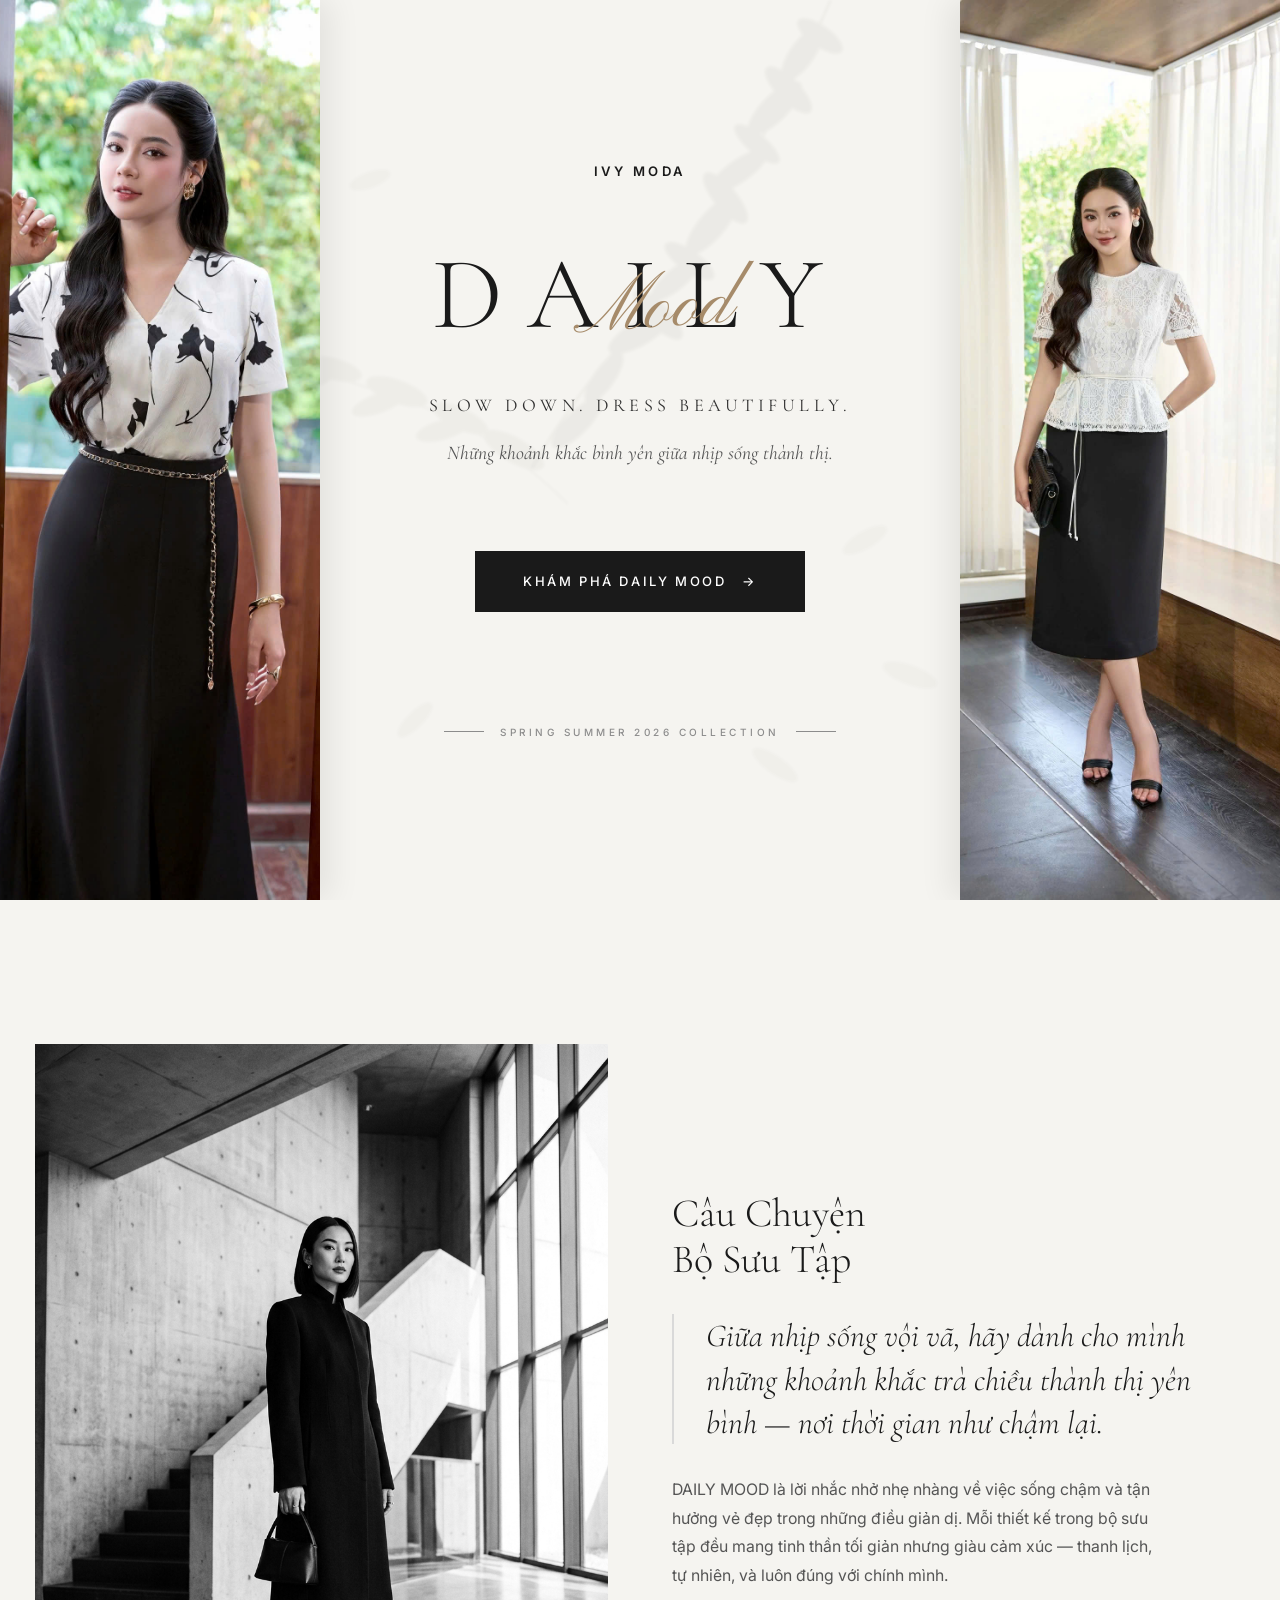
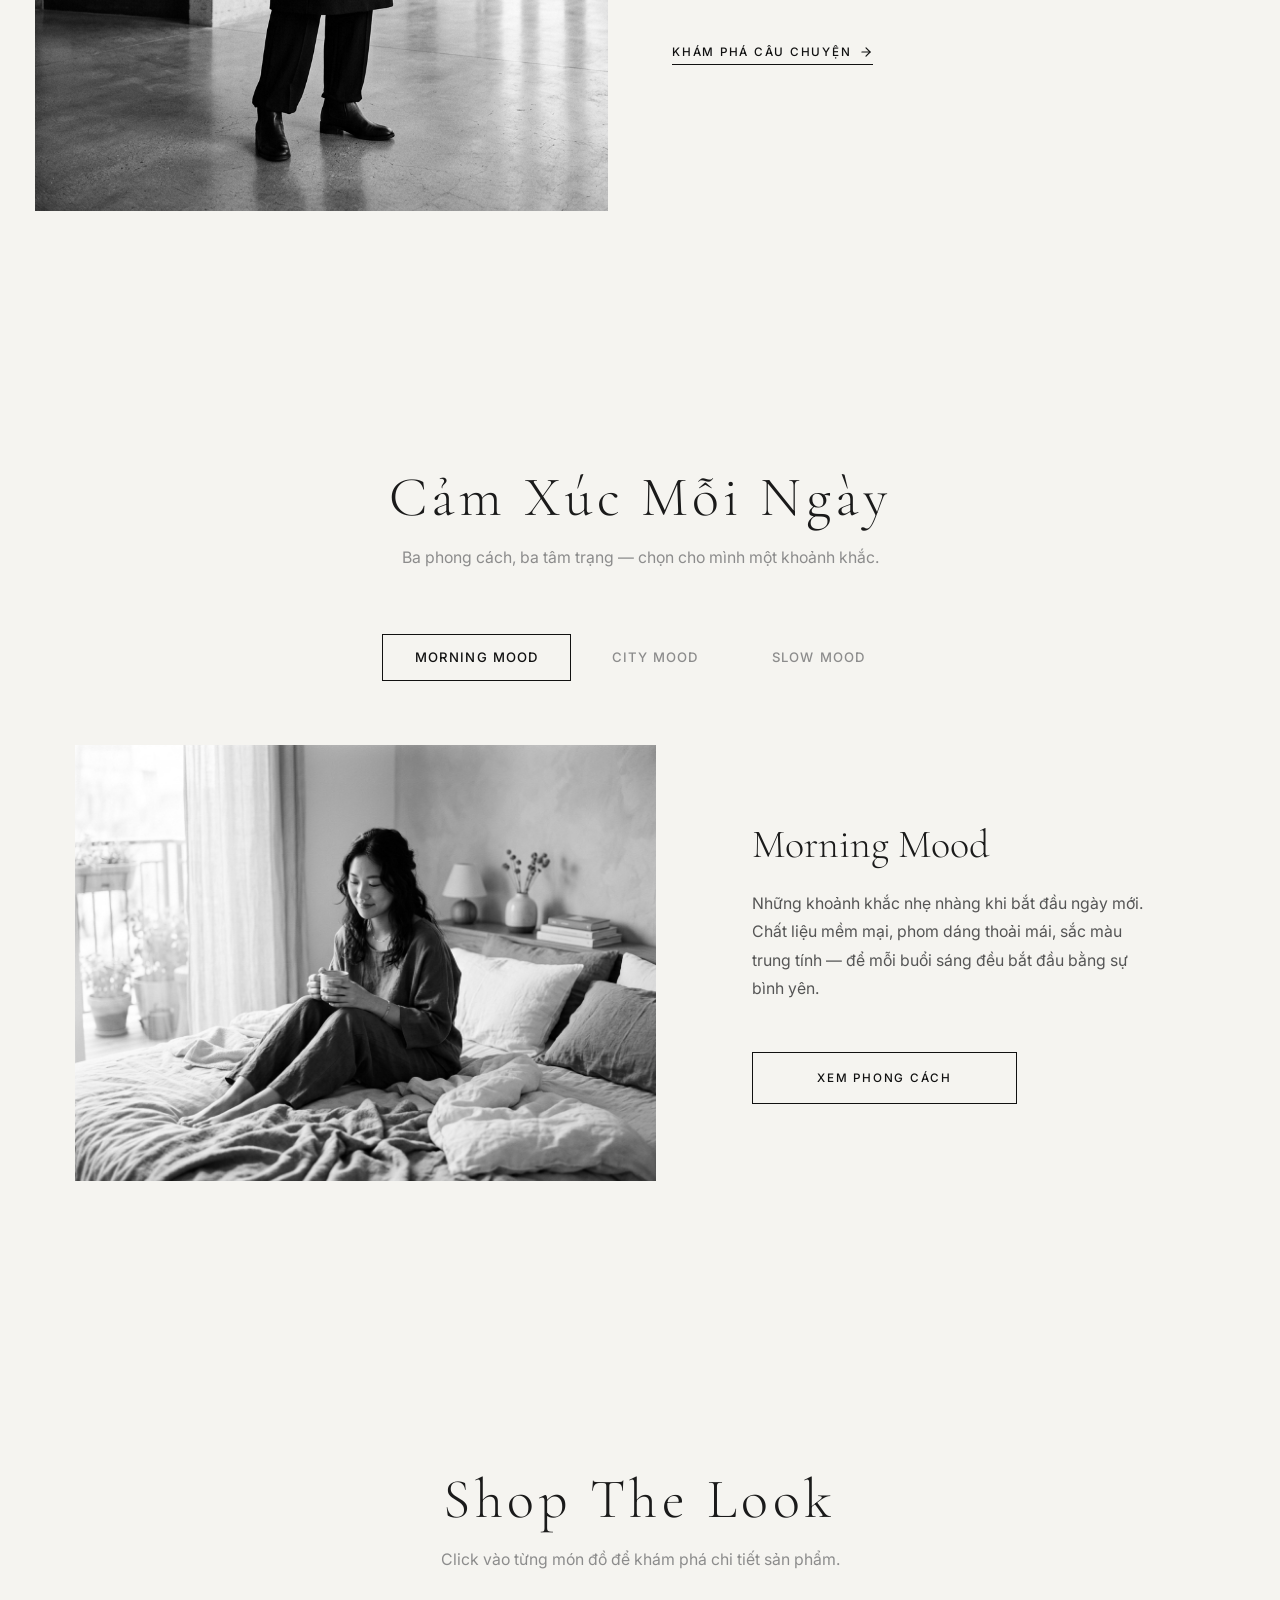
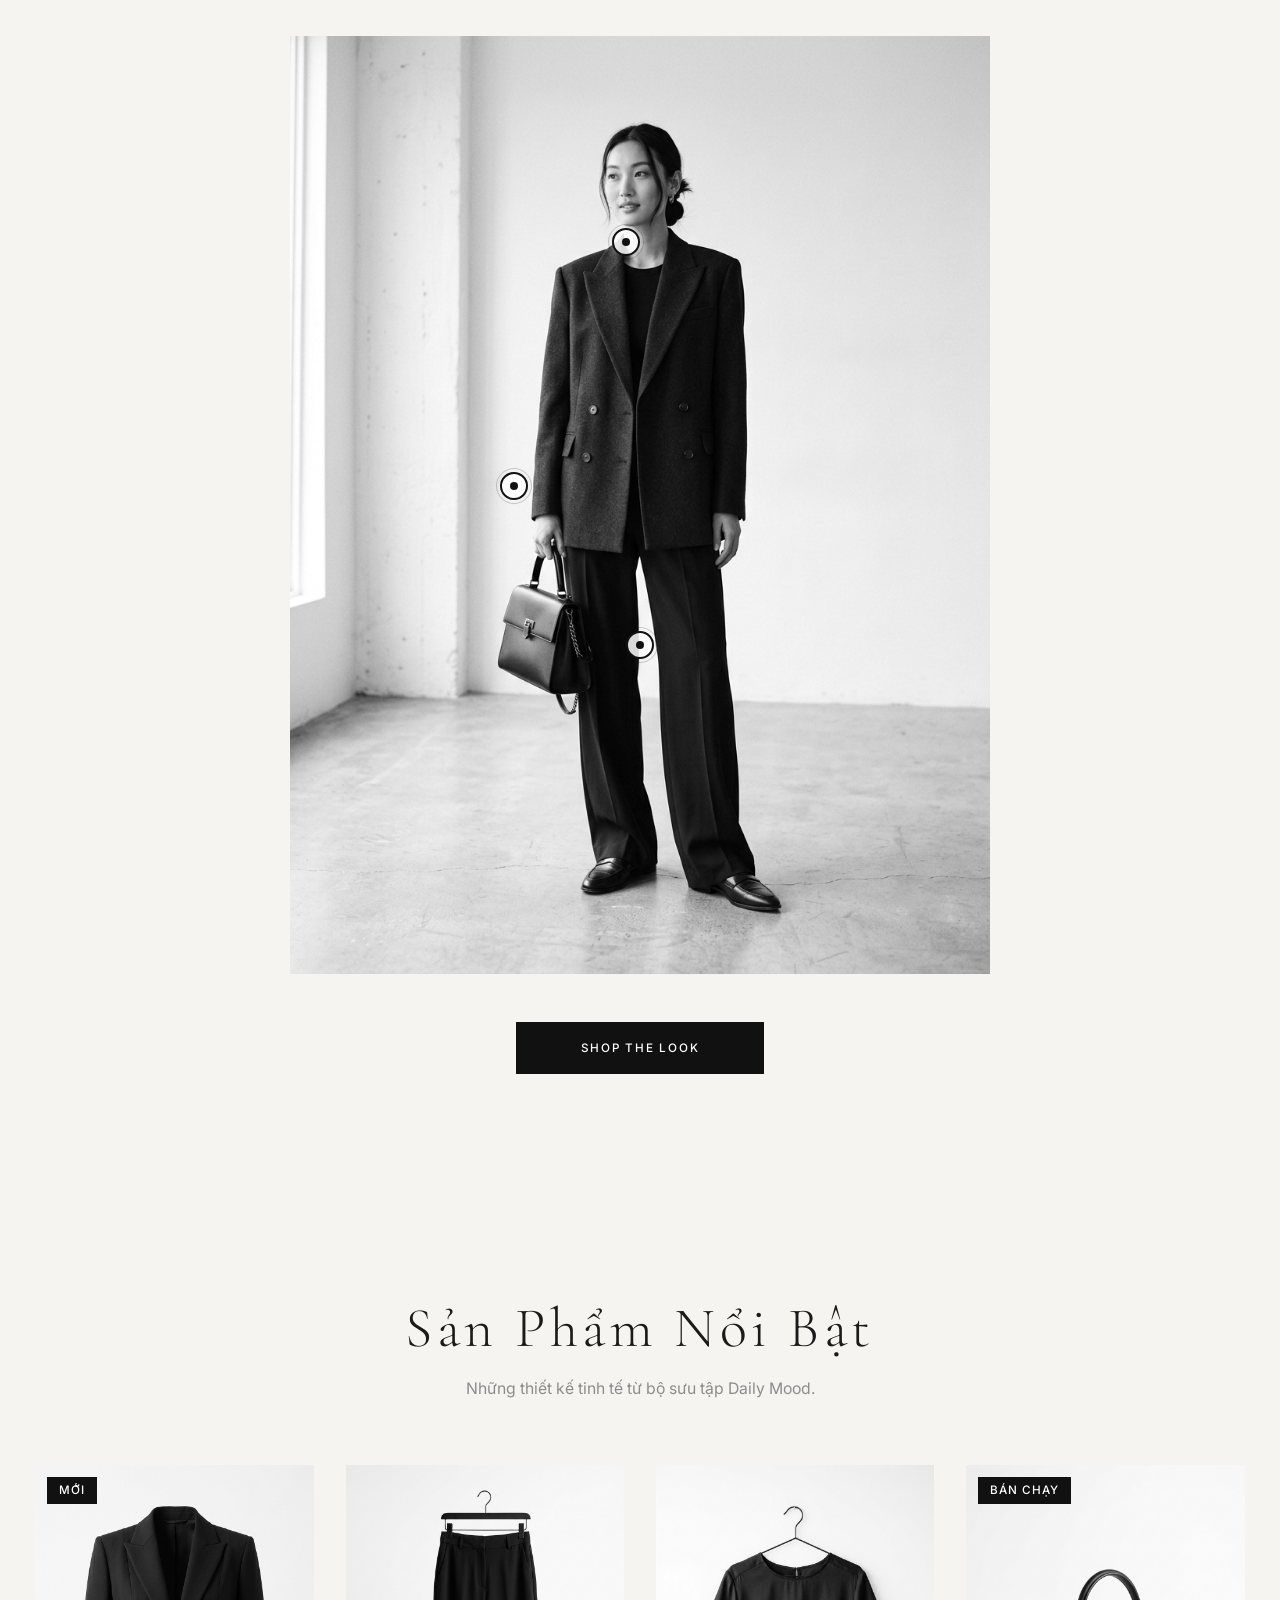
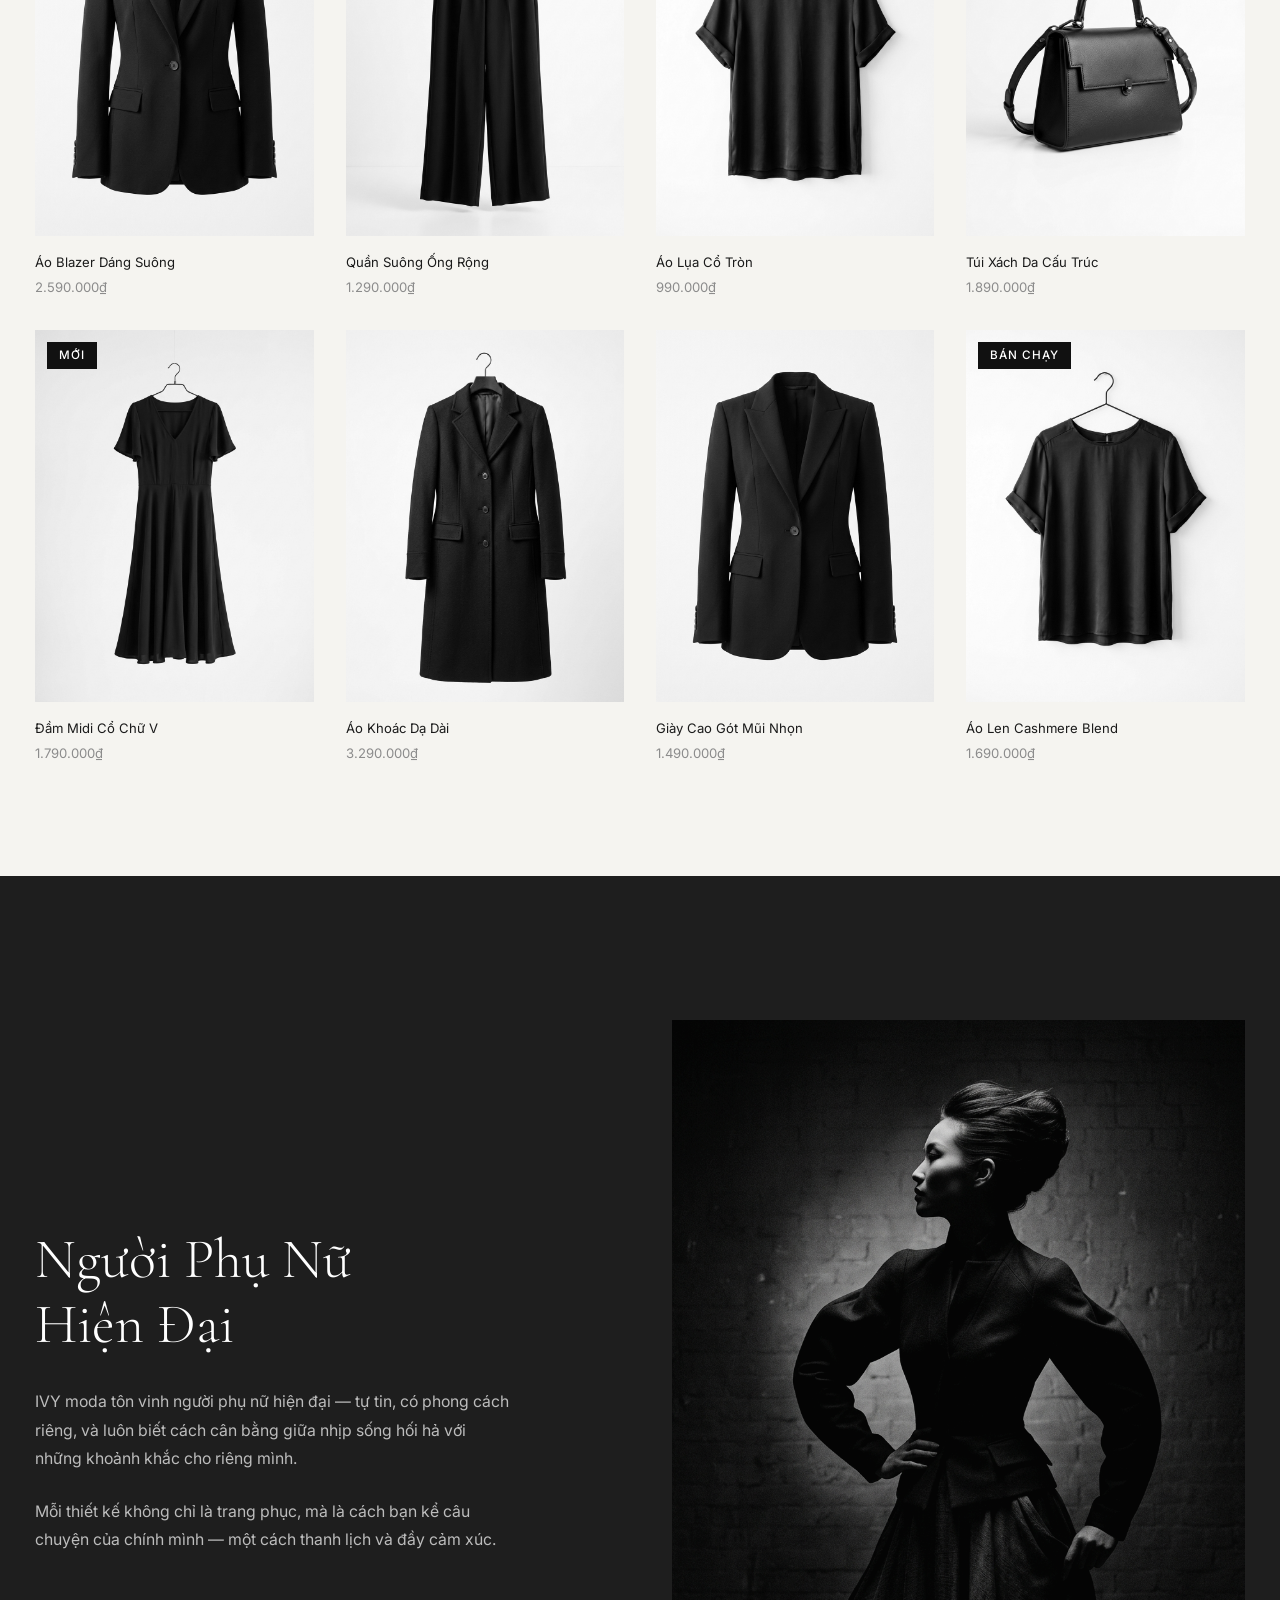
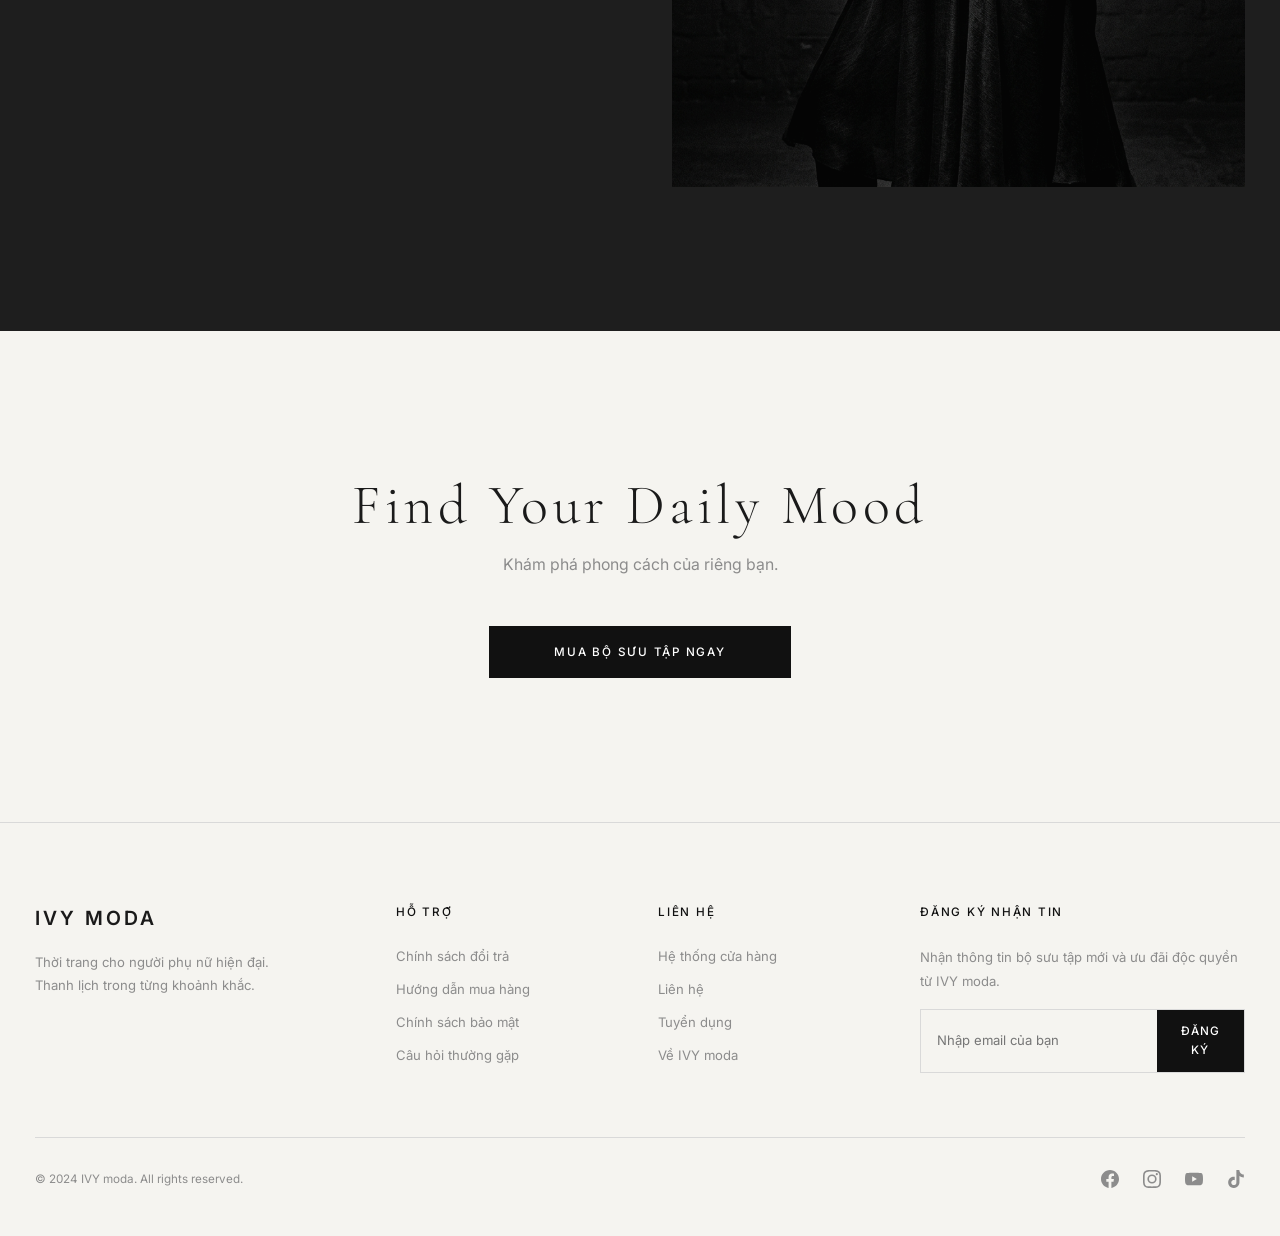
==== index.html @ a9f7a862 "." ====
<!DOCTYPE html>
<html lang="vi">
<head>
  <meta charset="UTF-8">
  <meta name="viewport" content="width=device-width, initial-scale=1.0">
  <title>DAILY MOOD — Bộ Sưu Tập Mới | IVY moda</title>
  <meta name="description" content="Khám phá bộ sưu tập DAILY MOOD từ IVY moda — Những khoảnh khắc bình yên giữa nhịp sống thành thị. Phong cách thanh lịch cho từng cảm xúc mỗi ngày.">
  <meta property="og:title" content="DAILY MOOD — IVY moda">
  <meta property="og:description" content="Slow down. Dress beautifully. Bộ sưu tập mới từ IVY moda.">
  <meta property="og:type" content="website">

  <!-- Fonts -->
  <link rel="preconnect" href="https://fonts.googleapis.com">
  <link rel="preconnect" href="https://fonts.gstatic.com" crossorigin>
  <link href="https://fonts.googleapis.com/css2?family=Cormorant+Garamond:ital,wght@0,300;0,400;0,500;0,600;1,300;1,400&family=Inter:wght@300;400;500;600&family=Pinyon+Script&display=swap" rel="stylesheet">

  <!-- Styles -->
  <link rel="stylesheet" href="css/reset.css">
  <link rel="stylesheet" href="css/tokens.css">
  <link rel="stylesheet" href="css/main.css">
</head>
<body>

  <!-- ════════════════════════════════════════
       (1) HEADER
       ════════════════════════════════════════ -->
  <header class="site-header" id="header">
    <div class="container">
      <div class="header-inner">
        <a href="#" class="logo" aria-label="IVY moda trang chủ">IVY moda</a>

        <nav class="nav-main" aria-label="Menu chính">
          <a href="#">Nữ</a>
          <a href="#">Nam</a>
          <a href="#">Trẻ em</a>
          <a href="#">Bộ sưu tập</a>
          <a href="#">Về chúng tôi</a>
        </nav>

        <div class="header-actions">
          <button aria-label="Tìm kiếm">
            <svg width="20" height="20" viewBox="0 0 24 24" fill="none" stroke="currentColor" stroke-width="1.5" stroke-linecap="round" stroke-linejoin="round">
              <circle cx="11" cy="11" r="8"/>
              <line x1="21" y1="21" x2="16.65" y2="16.65"/>
            </svg>
          </button>
          <button aria-label="Giỏ hàng">
            <svg width="20" height="20" viewBox="0 0 24 24" fill="none" stroke="currentColor" stroke-width="1.5" stroke-linecap="round" stroke-linejoin="round">
              <path d="M6 2L3 6v14a2 2 0 002 2h14a2 2 0 002-2V6l-3-4z"/>
              <line x1="3" y1="6" x2="21" y2="6"/>
              <path d="M16 10a4 4 0 01-8 0"/>
            </svg>
          </button>
          <button class="hamburger" aria-label="Menu" aria-expanded="false">
            <span></span>
            <span></span>
            <span></span>
          </button>
        </div>
      </div>
    </div>
  </header>

  <!-- Mobile Nav -->
  <div class="mobile-nav" id="mobile-nav" aria-hidden="true">
    <a href="#">Nữ</a>
    <a href="#">Nam</a>
    <a href="#">Trẻ em</a>
    <a href="#">Bộ sưu tập</a>
    <a href="#">Về chúng tôi</a>
  </div>

  <main>
    <!-- ════════════════════════════════════════
         (2) HERO SECTION
         ════════════════════════════════════════ -->
    <section class="hero" id="hero">
      <!-- Left Column -->
      <div class="hero-col-model">
        <img src="assets/images/left.jpg" alt="Người mẫu trong trang phục Daily Mood" class="hero-image" loading="eager">
        <div class="hero-shadow-left"></div>
      </div>

      <!-- Center Column -->
      <div class="hero-col-center">
        <div class="leaf-shadow-overlay">
          <svg viewBox="0 0 800 1000" fill="none" xmlns="http://www.w3.org/2000/svg" preserveAspectRatio="xMidYMid slice">
            <g opacity="0.08" fill="#2D2D1B">
              <path d="M620 -20 Q580 80, 520 180 Q460 280, 380 380 Q320 450, 280 520" stroke="#2D2D1B" stroke-width="2.5" fill="none"/>
              <ellipse cx="580" cy="60" rx="35" ry="14" transform="rotate(-55 580 60)"/>
              <ellipse cx="550" cy="120" rx="40" ry="15" transform="rotate(-45 550 120)"/>
              <ellipse cx="510" cy="190" rx="38" ry="13" transform="rotate(-35 510 190)"/>
              <ellipse cx="480" cy="250" rx="42" ry="15" transform="rotate(-50 480 250)"/>
              <ellipse cx="440" cy="310" rx="36" ry="12" transform="rotate(-40 440 310)"/>
              <ellipse cx="400" cy="370" rx="40" ry="14" transform="rotate(-30 400 370)"/>
              <ellipse cx="360" cy="420" rx="34" ry="12" transform="rotate(-55 360 420)"/>
              <ellipse cx="330" cy="470" rx="38" ry="13" transform="rotate(-45 330 470)"/>
              <ellipse cx="600" cy="40" rx="30" ry="12" transform="rotate(35 600 40)"/>
              <ellipse cx="565" cy="100" rx="35" ry="13" transform="rotate(45 565 100)"/>
              <ellipse cx="530" cy="160" rx="32" ry="11" transform="rotate(40 530 160)"/>
              <ellipse cx="495" cy="220" rx="36" ry="13" transform="rotate(50 495 220)"/>
              <ellipse cx="455" cy="290" rx="33" ry="12" transform="rotate(35 455 290)"/>
              <ellipse cx="420" cy="350" rx="37" ry="13" transform="rotate(45 420 350)"/>
            </g>
            <g opacity="0.06" fill="#2D2D1B">
              <path d="M-20 400 Q80 420, 180 460 Q260 500, 320 560" stroke="#2D2D1B" stroke-width="2" fill="none"/>
              <ellipse cx="60" cy="410" rx="32" ry="12" transform="rotate(15 60 410)"/>
              <ellipse cx="130" cy="435" rx="36" ry="13" transform="rotate(20 130 435)"/>
              <ellipse cx="200" cy="465" rx="34" ry="12" transform="rotate(25 200 465)"/>
              <ellipse cx="260" cy="500" rx="38" ry="14" transform="rotate(30 260 500)"/>
              <ellipse cx="40" cy="420" rx="28" ry="10" transform="rotate(-25 40 420)"/>
              <ellipse cx="110" cy="448" rx="32" ry="11" transform="rotate(-20 110 448)"/>
              <ellipse cx="180" cy="478" rx="30" ry="11" transform="rotate(-15 180 478)"/>
            </g>
            <g opacity="0.05" fill="#2D2D1B">
              <ellipse cx="650" cy="600" rx="28" ry="10" transform="rotate(-30 650 600)"/>
              <ellipse cx="700" cy="750" rx="32" ry="11" transform="rotate(20 700 750)"/>
              <ellipse cx="150" cy="800" rx="26" ry="9" transform="rotate(-45 150 800)"/>
              <ellipse cx="550" cy="850" rx="30" ry="10" transform="rotate(35 550 850)"/>
              <ellipse cx="100" cy="200" rx="24" ry="9" transform="rotate(-20 100 200)"/>
            </g>
          </svg>
        </div>

        <div class="hero-content">
          <div class="animate-entry delay-100 hero-brand">
            IVY moda
          </div>
          
          <div class="animate-entry delay-200 title-stack">
            <h1 class="title-daily">DAILY</h1>
            <span class="title-mood" aria-hidden="true">Mood</span>
          </div>

          <div class="animate-entry delay-300 hero-subtitle">
            Slow down. Dress beautifully.
          </div>

          <div class="animate-entry delay-400 hero-desc">
            Những khoảnh khắc bình yên giữa nhịp sống thành thị.
          </div>

          <div class="animate-entry delay-500">
            <a href="#moods" class="hero-cta">
              <span>Khám phá Daily Mood</span>
              <span class="cta-arrow">&rarr;</span>
            </a>
          </div>

          <div class="animate-entry delay-600">
            <span class="hero-season">
              Spring Summer 2026 Collection
            </span>
          </div>
        </div>
      </div>

      <!-- Right Column -->
      <div class="hero-col-model">
        <img src="assets/images/right.jpg" alt="Người mẫu trong trang phục thanh lịch" class="hero-image" loading="eager">
        <div class="hero-shadow-right"></div>
      </div>
    </section>

    <!-- ════════════════════════════════════════
         (3) COLLECTION STORY
         ════════════════════════════════════════ -->
    <section class="story" id="story">
      <div class="container">
        <div class="story-grid">
          <div class="story-image-wrap reveal">
            <img src="assets/images/story.jpg"
                 alt="Lookbook editorial — người mẫu trong không gian kiến trúc tối giản"
                 loading="lazy">
          </div>

          <div class="story-content reveal">
            <h2 class="story-heading">Câu Chuyện<br>Bộ Sưu Tập</h2>

            <blockquote class="story-quote">
              Giữa nhịp sống vội vã, hãy dành cho mình những khoảnh khắc trà chiều
              thành thị yên bình — nơi thời gian như chậm lại.
            </blockquote>

            <p class="story-text">
              DAILY MOOD là lời nhắc nhở nhẹ nhàng về việc sống chậm và tận hưởng
              vẻ đẹp trong những điều giản dị. Mỗi thiết kế trong bộ sưu tập đều
              mang tinh thần tối giản nhưng giàu cảm xúc — thanh lịch, tự nhiên,
              và luôn đúng với chính mình.
            </p>

            <a href="#" class="btn-text">
              Khám phá câu chuyện
              <svg viewBox="0 0 24 24" fill="none" stroke="currentColor" stroke-width="2" stroke-linecap="round" stroke-linejoin="round">
                <line x1="5" y1="12" x2="19" y2="12"/>
                <polyline points="12 5 19 12 12 19"/>
              </svg>
            </a>
          </div>
        </div>
      </div>
    </section>

    <!-- ════════════════════════════════════════
         (4) DAILY MOODS — 3 Tab/Card
         ════════════════════════════════════════ -->
    <section class="moods" id="moods">
      <div class="container container--narrow">
        <div class="section-header reveal">
          <h2 class="section-title">Cảm Xúc Mỗi Ngày</h2>
          <p class="section-subtitle">
            Ba phong cách, ba tâm trạng — chọn cho mình một khoảnh khắc.
          </p>
        </div>

        <div class="mood-tabs reveal" role="tablist" aria-label="Chọn phong cách">
          <button class="mood-tab is-active" data-mood="morning" role="tab" aria-selected="true" tabindex="0">Morning Mood</button>
          <button class="mood-tab" data-mood="city" role="tab" aria-selected="false" tabindex="-1">City Mood</button>
          <button class="mood-tab" data-mood="slow" role="tab" aria-selected="false" tabindex="-1">Slow Mood</button>
        </div>

        <div class="mood-panels">
          <!-- Morning -->
          <div class="mood-panel is-active" data-mood="morning" role="tabpanel">
            <div class="mood-card">
              <div class="mood-image-wrap">
                <img src="assets/images/mood-morning.jpg"
                     alt="Morning Mood — phong cách nhẹ nhàng buổi sáng"
                     loading="lazy">
              </div>
              <div class="mood-info">
                <h3 class="mood-name">Morning Mood</h3>
                <p class="mood-desc">
                  Những khoảnh khắc nhẹ nhàng khi bắt đầu ngày mới.
                  Chất liệu mềm mại, phom dáng thoải mái, sắc màu
                  trung tính — để mỗi buổi sáng đều bắt đầu bằng sự bình yên.
                </p>
                <a href="#products" class="btn-outline">Xem phong cách</a>
              </div>
            </div>
          </div>

          <!-- City -->
          <div class="mood-panel" data-mood="city" role="tabpanel">
            <div class="mood-card">
              <div class="mood-image-wrap">
                <img src="assets/images/mood-city.jpg"
                     alt="City Mood — phong cách hiện đại thành thị"
                     loading="lazy">
              </div>
              <div class="mood-info">
                <h3 class="mood-name">City Mood</h3>
                <p class="mood-desc">
                  Phong cách hiện đại giữa nhịp sống thành thị.
                  Những đường cắt sắc nét, kiểu dáng structured,
                  tự tin bước qua mọi con phố.
                </p>
                <a href="#products" class="btn-outline">Xem phong cách</a>
              </div>
            </div>
          </div>

          <!-- Slow -->
          <div class="mood-panel" data-mood="slow" role="tabpanel">
            <div class="mood-card">
              <div class="mood-image-wrap">
                <img src="assets/images/mood-slow.jpg"
                     alt="Slow Mood — phong cách thư giãn bình yên"
                     loading="lazy">
              </div>
              <div class="mood-info">
                <h3 class="mood-name">Slow Mood</h3>
                <p class="mood-desc">
                  Những khoảnh khắc thư giãn, chậm lại và tận hưởng cuộc sống.
                  Một tách trà, một cuốn sách, và phong cách thanh lịch không cần
                  cố gắng.
                </p>
                <a href="#products" class="btn-outline">Xem phong cách</a>
              </div>
            </div>
          </div>
        </div>
      </div>
    </section>

    <!-- ════════════════════════════════════════
         (5) SHOP THE LOOK
         ════════════════════════════════════════ -->
    <section class="shop-look" id="shop-the-look">
      <div class="container container--narrow">
        <div class="section-header reveal">
          <h2 class="section-title">Shop The Look</h2>
          <p class="section-subtitle">
            Click vào từng món đồ để khám phá chi tiết sản phẩm.
          </p>
        </div>

        <div class="look-container reveal">
          <img src="assets/images/shop-look.jpg"
               alt="Outfit hoàn chỉnh từ bộ sưu tập Daily Mood — blazer, quần suông, túi xách"
               class="look-image"
               loading="lazy">

          <!-- Hotspot: Blazer -->
          <div class="hotspot" style="top: 22%; left: 48%;" tabindex="0" aria-label="Xem sản phẩm Áo Blazer Dáng Suông">
            <div class="hotspot-inner"></div>
            <div class="hotspot-popup">
              <img src="assets/images/product-1.jpg" alt="Áo Blazer Dáng Suông">
              <div class="hotspot-popup-name">Áo Blazer Dáng Suông</div>
              <div class="hotspot-popup-price">2.590.000₫</div>
              <a href="#" class="hotspot-popup-btn">Xem sản phẩm</a>
            </div>
          </div>

          <!-- Hotspot: Bag -->
          <div class="hotspot" style="top: 48%; left: 32%;" tabindex="0" aria-label="Xem sản phẩm Túi Xách Da Cấu Trúc">
            <div class="hotspot-inner"></div>
            <div class="hotspot-popup">
              <img src="assets/images/product-4.jpg" alt="Túi Xách Da Cấu Trúc">
              <div class="hotspot-popup-name">Túi Xách Da Cấu Trúc</div>
              <div class="hotspot-popup-price">1.890.000₫</div>
              <a href="#" class="hotspot-popup-btn">Xem sản phẩm</a>
            </div>
          </div>

          <!-- Hotspot: Trousers -->
          <div class="hotspot" style="top: 65%; left: 50%;" tabindex="0" aria-label="Xem sản phẩm Quần Suông Ống Rộng">
            <div class="hotspot-inner"></div>
            <div class="hotspot-popup">
              <img src="assets/images/product-2.jpg" alt="Quần Suông Ống Rộng">
              <div class="hotspot-popup-name">Quần Suông Ống Rộng</div>
              <div class="hotspot-popup-price">1.290.000₫</div>
              <a href="#" class="hotspot-popup-btn">Xem sản phẩm</a>
            </div>
          </div>
        </div>

        <div class="shop-look-cta reveal">
          <a href="#products" class="btn-primary">Shop The Look</a>
        </div>
      </div>
    </section>

    <!-- ════════════════════════════════════════
         (6) FEATURED PRODUCTS
         ════════════════════════════════════════ -->
    <section class="products" id="products">
      <div class="container">
        <div class="section-header reveal">
          <h2 class="section-title">Sản Phẩm Nổi Bật</h2>
          <p class="section-subtitle">
            Những thiết kế tinh tế từ bộ sưu tập Daily Mood.
          </p>
        </div>

        <div class="products-grid reveal">
          <!-- Product 1 -->
          <div class="product-card">
            <div class="product-image-wrap">
              <img src="assets/images/product-1.jpg" alt="Áo blazer đen dáng suông, phom rộng thanh lịch" loading="lazy">
              <span class="product-badge">Mới</span>
              <div class="product-overlay">
                <a href="#" class="product-overlay-btn">Xem sản phẩm</a>
              </div>
            </div>
            <div class="product-name">Áo Blazer Dáng Suông</div>
            <div class="product-price">2.590.000₫</div>
          </div>

          <!-- Product 2 -->
          <div class="product-card">
            <div class="product-image-wrap">
              <img src="assets/images/product-2.jpg" alt="Quần suông ống rộng đen, chất liệu mềm rũ" loading="lazy">
              <div class="product-overlay">
                <a href="#" class="product-overlay-btn">Xem sản phẩm</a>
              </div>
            </div>
            <div class="product-name">Quần Suông Ống Rộng</div>
            <div class="product-price">1.290.000₫</div>
          </div>

          <!-- Product 3 -->
          <div class="product-card">
            <div class="product-image-wrap">
              <img src="assets/images/product-3.jpg" alt="Áo lụa cổ tròn đen, tay ngắn thanh lịch" loading="lazy">
              <div class="product-overlay">
                <a href="#" class="product-overlay-btn">Xem sản phẩm</a>
              </div>
            </div>
            <div class="product-name">Áo Lụa Cổ Tròn</div>
            <div class="product-price">990.000₫</div>
          </div>

          <!-- Product 4 -->
          <div class="product-card">
            <div class="product-image-wrap">
              <img src="assets/images/product-4.jpg" alt="Túi xách da đen cấu trúc, thiết kế sang trọng" loading="lazy">
              <span class="product-badge">Bán chạy</span>
              <div class="product-overlay">
                <a href="#" class="product-overlay-btn">Xem sản phẩm</a>
              </div>
            </div>
            <div class="product-name">Túi Xách Da Cấu Trúc</div>
            <div class="product-price">1.890.000₫</div>
          </div>

          <!-- Product 5 -->
          <div class="product-card">
            <div class="product-image-wrap">
              <img src="assets/images/product-5.jpg" alt="Đầm midi cổ chữ V, tay bồng nhẹ nhàng" loading="lazy">
              <span class="product-badge">Mới</span>
              <div class="product-overlay">
                <a href="#" class="product-overlay-btn">Xem sản phẩm</a>
              </div>
            </div>
            <div class="product-name">Đầm Midi Cổ Chữ V</div>
            <div class="product-price">1.790.000₫</div>
          </div>

          <!-- Product 6 -->
          <div class="product-card">
            <div class="product-image-wrap">
              <img src="assets/images/product-6.jpg" alt="Áo khoác dạ dài đen, cổ áo ve cổ điển" loading="lazy">
              <div class="product-overlay">
                <a href="#" class="product-overlay-btn">Xem sản phẩm</a>
              </div>
            </div>
            <div class="product-name">Áo Khoác Dạ Dài</div>
            <div class="product-price">3.290.000₫</div>
          </div>

          <!-- Product 7 -->
          <div class="product-card">
            <div class="product-image-wrap">
              <img src="assets/images/product-1.jpg" alt="Giày cao gót mũi nhọn đen, gót thanh 7cm" loading="lazy">
              <div class="product-overlay">
                <a href="#" class="product-overlay-btn">Xem sản phẩm</a>
              </div>
            </div>
            <div class="product-name">Giày Cao Gót Mũi Nhọn</div>
            <div class="product-price">1.490.000₫</div>
          </div>

          <!-- Product 8 -->
          <div class="product-card">
            <div class="product-image-wrap">
              <img src="assets/images/product-3.jpg" alt="Áo len cashmere blend, mềm mại và ấm áp" loading="lazy">
              <span class="product-badge">Bán chạy</span>
              <div class="product-overlay">
                <a href="#" class="product-overlay-btn">Xem sản phẩm</a>
              </div>
            </div>
            <div class="product-name">Áo Len Cashmere Blend</div>
            <div class="product-price">1.690.000₫</div>
          </div>
        </div>
      </div>
    </section>

    <!-- ════════════════════════════════════════
         (7) BRAND MESSAGE
         ════════════════════════════════════════ -->
    <section class="brand-message" id="brand-message">
      <div class="container">
        <div class="brand-grid">
          <div class="brand-content reveal">
            <h2 class="brand-heading">
              Người Phụ Nữ<br>
              Hiện Đại
            </h2>
            <p class="brand-text">
              IVY moda tôn vinh người phụ nữ hiện đại — tự tin, có phong cách riêng,
              và luôn biết cách cân bằng giữa nhịp sống hối hả với những khoảnh khắc
              cho riêng mình.
            </p>
            <p class="brand-text">
              Mỗi thiết kế không chỉ là trang phục, mà là cách bạn kể câu chuyện
              của chính mình — một cách thanh lịch và đầy cảm xúc.
            </p>
          </div>

          <div class="brand-image-wrap reveal">
            <img src="assets/images/brand-message.jpg"
                 alt="Chân dung nghệ thuật — hình ảnh người phụ nữ tự tin, mạnh mẽ"
                 loading="lazy">
          </div>
        </div>
      </div>
    </section>

    <!-- ════════════════════════════════════════
         (8) FINAL CTA
         ════════════════════════════════════════ -->
    <section class="final-cta" id="final-cta">
      <div class="container">
        <div class="reveal">
          <h2 class="final-cta-title">Find Your Daily Mood</h2>
          <p class="final-cta-sub">Khám phá phong cách của riêng bạn.</p>
          <a href="#products" class="btn-primary">Mua bộ sưu tập ngay</a>
        </div>
      </div>
    </section>
  </main>

  <!-- ════════════════════════════════════════
       FOOTER
       ════════════════════════════════════════ -->
  <footer class="site-footer" id="footer">
    <div class="container">
      <div class="footer-grid">
        <!-- Brand -->
        <div>
          <div class="footer-logo">IVY moda</div>
          <p class="footer-tagline">
            Thời trang cho người phụ nữ hiện đại. Thanh lịch trong từng khoảnh khắc.
          </p>
        </div>

        <!-- Links -->
        <div>
          <div class="footer-title">Hỗ trợ</div>
          <div class="footer-links">
            <a href="#">Chính sách đổi trả</a>
            <a href="#">Hướng dẫn mua hàng</a>
            <a href="#">Chính sách bảo mật</a>
            <a href="#">Câu hỏi thường gặp</a>
          </div>
        </div>

        <div>
          <div class="footer-title">Liên hệ</div>
          <div class="footer-links">
            <a href="#">Hệ thống cửa hàng</a>
            <a href="#">Liên hệ</a>
            <a href="#">Tuyển dụng</a>
            <a href="#">Về IVY moda</a>
          </div>
        </div>

        <!-- Newsletter -->
        <div>
          <div class="footer-title">Đăng ký nhận tin</div>
          <p class="newsletter-text">
            Nhận thông tin bộ sưu tập mới và ưu đãi độc quyền từ IVY moda.
          </p>
          <form class="newsletter-form" aria-label="Đăng ký nhận tin">
            <input type="email"
                   class="newsletter-input"
                   placeholder="Nhập email của bạn"
                   aria-label="Địa chỉ email"
                   required>
            <button type="submit" class="newsletter-btn">Đăng ký</button>
          </form>
        </div>
      </div>

      <div class="footer-bottom">
        <div class="footer-copy">&copy; 2024 IVY moda. All rights reserved.</div>
        <div class="social-links">
          <a href="#" aria-label="Facebook">
            <svg viewBox="0 0 24 24" fill="currentColor"><path d="M24 12.073c0-6.627-5.373-12-12-12s-12 5.373-12 12c0 5.99 4.388 10.954 10.125 11.854v-8.385H7.078v-3.47h3.047V9.43c0-3.007 1.792-4.669 4.533-4.669 1.312 0 2.686.235 2.686.235v2.953H15.83c-1.491 0-1.956.925-1.956 1.874v2.25h3.328l-.532 3.47h-2.796v8.385C19.612 23.027 24 18.062 24 12.073z"/></svg>
          </a>
          <a href="#" aria-label="Instagram">
            <svg viewBox="0 0 24 24" fill="currentColor"><path d="M12 2.163c3.204 0 3.584.012 4.85.07 3.252.148 4.771 1.691 4.919 4.919.058 1.265.069 1.645.069 4.849 0 3.205-.012 3.584-.069 4.849-.149 3.225-1.664 4.771-4.919 4.919-1.266.058-1.644.07-4.85.07-3.204 0-3.584-.012-4.849-.07-3.26-.149-4.771-1.699-4.919-4.92-.058-1.265-.07-1.644-.07-4.849 0-3.204.013-3.583.07-4.849.149-3.227 1.664-4.771 4.919-4.919 1.266-.057 1.645-.069 4.849-.069zM12 0C8.741 0 8.333.014 7.053.072 2.695.272.273 2.69.073 7.052.014 8.333 0 8.741 0 12c0 3.259.014 3.668.072 4.948.2 4.358 2.618 6.78 6.98 6.98C8.333 23.986 8.741 24 12 24c3.259 0 3.668-.014 4.948-.072 4.354-.2 6.782-2.618 6.979-6.98.059-1.28.073-1.689.073-4.948 0-3.259-.014-3.667-.072-4.947-.196-4.354-2.617-6.78-6.979-6.98C15.668.014 15.259 0 12 0zm0 5.838a6.162 6.162 0 100 12.324 6.162 6.162 0 000-12.324zM12 16a4 4 0 110-8 4 4 0 010 8zm6.406-11.845a1.44 1.44 0 100 2.881 1.44 1.44 0 000-2.881z"/></svg>
          </a>
          <a href="#" aria-label="YouTube">
            <svg viewBox="0 0 24 24" fill="currentColor"><path d="M23.498 6.186a3.016 3.016 0 00-2.122-2.136C19.505 3.545 12 3.545 12 3.545s-7.505 0-9.377.505A3.017 3.017 0 00.502 6.186C0 8.07 0 12 0 12s0 3.93.502 5.814a3.016 3.016 0 002.122 2.136c1.871.505 9.376.505 9.376.505s7.505 0 9.377-.505a3.015 3.015 0 002.122-2.136C24 15.93 24 12 24 12s0-3.93-.502-5.814zM9.545 15.568V8.432L15.818 12l-6.273 3.568z"/></svg>
          </a>
          <a href="#" aria-label="TikTok">
            <svg viewBox="0 0 24 24" fill="currentColor"><path d="M12.525.02c1.31-.02 2.61-.01 3.91-.02.08 1.53.63 3.09 1.75 4.17 1.12 1.11 2.7 1.62 4.24 1.79v4.03c-1.44-.05-2.89-.35-4.2-.97-.57-.26-1.1-.59-1.62-.93-.01 2.92.01 5.84-.02 8.75-.08 1.4-.54 2.79-1.35 3.94-1.31 1.92-3.58 3.17-5.91 3.21-1.43.08-2.86-.31-4.08-1.03-2.02-1.19-3.44-3.37-3.65-5.71-.02-.5-.03-1-.01-1.49.18-1.9 1.12-3.72 2.58-4.96 1.66-1.44 3.98-2.13 6.15-1.72.02 1.48-.04 2.96-.04 4.44-.99-.32-2.15-.23-3.02.37-.63.41-1.11 1.04-1.36 1.75-.21.51-.15 1.07-.14 1.61.24 1.64 1.82 3.02 3.5 2.87 1.12-.01 2.19-.66 2.77-1.61.19-.33.4-.67.41-1.06.1-1.79.06-3.57.07-5.36.01-4.03-.01-8.05.02-12.07z"/></svg>
          </a>
        </div>
      </div>
    </div>
  </footer>

  <!-- Scripts -->
  <script src="js/header.js"></script>
  <script src="js/scroll-reveal.js"></script>
  <script src="js/daily-moods.js"></script>
  <script src="js/shop-the-look.js"></script>
</body>
</html>
---- css/tokens.css ----
/* ============================================
   DAILY MOOD — Design Tokens
   Monochrome editorial fashion design system
   ============================================ */

:root {
  /* ── Colors ── */
  --color-white:      #FFFFFF;
  --color-ivory:      #F5F4F0;
  --color-warm:       #EFE9E1;
  --color-gray-light: #D9D9D9;
  --color-gray:       #8C8C8C;
  --color-gray-dark:  #555555;
  --color-dark:       #1A1A1A;
  --color-black:      #111111;
  --color-charcoal:   #1E1E1E;
  --color-brown:      #A68B6A;
  --color-brown-light:#C4A882;

  /* ── Typography ── */
  --font-display: 'Cormorant Garamond', 'Georgia', serif;
  --font-body:    'Inter', 'Helvetica Neue', 'Arial', sans-serif;
  --font-script:  'Pinyon Script', cursive;

  /* ── Font Sizes (fluid) ── */
  --text-xs:   clamp(0.6875rem, 0.65rem + 0.1vw, 0.75rem);
  --text-sm:   clamp(0.75rem, 0.7rem + 0.15vw, 0.875rem);
  --text-base: clamp(0.875rem, 0.83rem + 0.2vw, 1rem);
  --text-lg:   clamp(1rem, 0.9rem + 0.4vw, 1.25rem);
  --text-xl:   clamp(1.125rem, 1rem + 0.5vw, 1.5rem);
  --text-2xl:  clamp(1.5rem, 1.2rem + 1vw, 2rem);
  --text-3xl:  clamp(1.75rem, 1.3rem + 1.5vw, 2.75rem);
  --text-4xl:  clamp(2.25rem, 1.5rem + 2.5vw, 4rem);
  --text-hero: clamp(3rem, 2rem + 4vw, 6rem);

  /* ── Font Weights ── */
  --weight-light:    300;
  --weight-regular:  400;
  --weight-medium:   500;
  --weight-semibold: 600;

  /* ── Letter Spacing ── */
  --tracking-tight:    -0.02em;
  --tracking-normal:   0;
  --tracking-wide:     0.08em;
  --tracking-wider:    0.15em;
  --tracking-widest:   0.25em;

  /* ── Line Heights ── */
  --leading-none:    1;
  --leading-tight:   1.15;
  --leading-snug:    1.35;
  --leading-normal:  1.6;
  --leading-relaxed: 1.8;

  /* ── Spacing Scale (8px base) ── */
  --space-1:  0.25rem;
  --space-2:  0.5rem;
  --space-3:  0.75rem;
  --space-4:  1rem;
  --space-5:  1.5rem;
  --space-6:  2rem;
  --space-7:  2.5rem;
  --space-8:  3rem;
  --space-10: 4rem;
  --space-12: 5rem;
  --space-16: 7rem;
  --space-20: 9rem;

  /* ── Layout ── */
  --max-width:     1400px;
  --content-width: 1200px;
  --narrow-width:  800px;
  --gutter:        clamp(1.25rem, 1rem + 1.5vw, 3rem);

  /* ── Transitions ── */
  --ease-out:      cubic-bezier(0.16, 1, 0.3, 1);
  --ease-in-out:   cubic-bezier(0.65, 0, 0.35, 1);
  --duration-fast:  200ms;
  --duration-base:  400ms;
  --duration-slow:  700ms;

  /* ── Shadows ── */
  --shadow-sm:  0 1px 3px rgba(17, 17, 17, 0.06);
  --shadow-md:  0 4px 16px rgba(17, 17, 17, 0.08);
  --shadow-lg:  0 8px 32px rgba(17, 17, 17, 0.1);

  /* ── Z-Index ── */
  --z-header:  100;
  --z-overlay: 200;
  --z-modal:   300;
}
---- css/main.css ----
/* ============================================
   DAILY MOOD — Main Stylesheet
   Editorial fashion landing page
   ============================================ */

/* ── Global ── */
body {
  font-family: var(--font-body);
  font-size: var(--text-base);
  font-weight: var(--weight-regular);
  color: var(--color-dark);
  background-color: var(--color-ivory);
  line-height: var(--leading-normal);
  overflow-x: hidden;
}

.container {
  width: 100%;
  max-width: var(--max-width);
  margin: 0 auto;
  padding-left: var(--gutter);
  padding-right: var(--gutter);
}

.container--narrow {
  max-width: var(--content-width);
}

/* ── Scroll Reveal ── */
.reveal {
  opacity: 0;
  transform: translateY(30px);
  transition: opacity var(--duration-slow) var(--ease-out),
              transform var(--duration-slow) var(--ease-out);
}

.reveal.is-visible {
  opacity: 1;
  transform: translateY(0);
}

/* ======================================
   (1) HEADER
   ====================================== */
.site-header {
  position: fixed;
  top: 0;
  left: 0;
  right: 0;
  z-index: var(--z-header);
  padding: var(--space-5) 0;
  transform: translateY(-100%);
  transition: transform var(--duration-base) var(--ease-out),
              background-color var(--duration-base) var(--ease-out),
              padding var(--duration-base) var(--ease-out),
              box-shadow var(--duration-base) var(--ease-out);
}

.site-header.is-scrolled {
  background-color: rgba(255, 255, 255, 0.97);
  backdrop-filter: blur(8px);
  padding: var(--space-3) 0;
  box-shadow: 0 1px 0 var(--color-gray-light);
  transform: translateY(0);
}

.header-inner {
  display: flex;
  align-items: center;
  justify-content: space-between;
}

.logo {
  font-family: var(--font-body);
  font-size: var(--text-lg);
  font-weight: var(--weight-semibold);
  letter-spacing: var(--tracking-wider);
  text-transform: uppercase;
  color: var(--color-black);
}

.site-header:not(.is-scrolled) .logo {
  color: var(--color-white);
}

.nav-main {
  display: flex;
  gap: var(--space-7);
}

.nav-main a {
  font-size: var(--text-sm);
  font-weight: var(--weight-regular);
  letter-spacing: var(--tracking-wide);
  text-transform: uppercase;
  color: var(--color-black);
  position: relative;
  padding-bottom: 2px;
  transition: color var(--duration-fast) var(--ease-out);
}

.site-header:not(.is-scrolled) .nav-main a {
  color: var(--color-white);
}

.nav-main a::after {
  content: '';
  position: absolute;
  bottom: 0;
  left: 0;
  width: 0;
  height: 1px;
  background-color: currentColor;
  transition: width var(--duration-base) var(--ease-out);
}

.nav-main a:hover::after,
.nav-main a:focus-visible::after {
  width: 100%;
}

.header-actions {
  display: flex;
  align-items: center;
  gap: var(--space-5);
}

.header-actions button,
.header-actions a {
  color: var(--color-black);
  transition: opacity var(--duration-fast);
}

.site-header:not(.is-scrolled) .header-actions button,
.site-header:not(.is-scrolled) .header-actions a {
  color: var(--color-white);
}

.header-actions button:hover,
.header-actions a:hover {
  opacity: 0.6;
}

/* Hamburger */
.hamburger {
  display: none;
  flex-direction: column;
  gap: 5px;
  padding: 4px;
}

.hamburger span {
  display: block;
  width: 22px;
  height: 1.5px;
  background-color: currentColor;
  transition: transform var(--duration-base) var(--ease-out),
              opacity var(--duration-fast);
}

.hamburger.is-active span:nth-child(1) {
  transform: translateY(6.5px) rotate(45deg);
}
.hamburger.is-active span:nth-child(2) {
  opacity: 0;
}
.hamburger.is-active span:nth-child(3) {
  transform: translateY(-6.5px) rotate(-45deg);
}

/* Mobile nav */
.mobile-nav {
  display: none;
  position: fixed;
  top: 0;
  left: 0;
  right: 0;
  bottom: 0;
  background-color: var(--color-white);
  z-index: calc(var(--z-header) - 1);
  flex-direction: column;
  justify-content: center;
  align-items: center;
  gap: var(--space-8);
  opacity: 0;
  pointer-events: none;
  transition: opacity var(--duration-base) var(--ease-out);
}

.mobile-nav.is-open {
  opacity: 1;
  pointer-events: auto;
}

.mobile-nav a {
  font-family: var(--font-display);
  font-size: var(--text-3xl);
  font-weight: var(--weight-light);
  letter-spacing: var(--tracking-wide);
  color: var(--color-black);
}

/* ======================================
   (2) HERO
   ====================================== */
.hero {
  position: relative;
  width: 100%;
  height: 100vh;
  min-height: 600px;
  max-height: 1200px;
  display: flex;
  overflow: hidden;
  background-color: var(--color-ivory);
}

.hero-col-model {
  display: none;
  width: 25%;
  position: relative;
  overflow: hidden;
  flex-shrink: 0;
  z-index: 20;
}

.hero-col-model:first-child {
  box-shadow: 10px 0 30px rgba(0,0,0,0.08);
}

.hero-col-model:last-child {
  box-shadow: -10px 0 30px rgba(0,0,0,0.08);
}

@media (min-width: 1024px) {
  .hero-col-model {
    display: block;
  }
}

.hero-image {
  position: absolute;
  inset: 0;
  width: 100%;
  height: 100%;
  object-fit: cover;
  object-position: center;
  transition: transform 8s var(--ease-out);
}

.hero-col-model:hover .hero-image {
  transform: scale(1.04);
}

.hero-shadow-left {
  display: none;
}
.hero-shadow-right {
  display: none;
}

.hero-col-center {
  position: relative;
  flex: 1;
  background-color: var(--color-ivory);
  display: flex;
  flex-direction: column;
  align-items: center;
  justify-content: center;
  padding: 0 var(--space-6);
}

@media (min-width: 1024px) {
  .hero-col-center {
    width: 50%;
  }
}

.leaf-shadow-overlay {
  position: absolute;
  inset: 0;
  pointer-events: none;
  overflow: hidden;
  z-index: 1;
}

.leaf-shadow-overlay svg {
  position: absolute;
  width: 100%;
  height: 100%;
  opacity: 0.55;
  filter: blur(1.5px);
}

.hero-content {
  position: relative;
  z-index: 10;
  display: flex;
  flex-direction: column;
  align-items: center;
  text-align: center;
  width: 100%;
  max-width: 500px;
}

.hero-brand {
  font-family: var(--font-body);
  font-size: var(--text-sm);
  font-weight: var(--weight-semibold);
  letter-spacing: var(--tracking-widest);
  text-transform: uppercase;
  color: var(--color-dark);
  margin-bottom: var(--space-10);
}

.title-stack {
  position: relative;
  display: inline-block;
  margin-bottom: var(--space-8);
}

.title-daily {
  font-family: var(--font-display);
  font-weight: 300;
  text-transform: uppercase;
  line-height: 0.95;
  color: var(--color-dark);
  font-size: clamp(4rem, 8vw, 7.5rem);
  letter-spacing: var(--tracking-widest);
  user-select: none;
}

.title-mood {
  font-family: var(--font-script);
  color: var(--color-brown);
  position: absolute;
  left: 50%;
  bottom: -5%;
  transform: translateX(-42%) rotate(-4deg);
  white-space: nowrap;
  line-height: 1;
  font-size: clamp(3rem, 6vw, 5rem);
  user-select: none;
}

.hero-subtitle {
  font-family: var(--font-display);
  font-size: 1.125rem;
  font-weight: 400;
  letter-spacing: 0.25em;
  text-transform: uppercase;
  color: rgba(26, 26, 26, 0.9);
  margin-bottom: var(--space-4);
}

.hero-desc {
  font-family: var(--font-display);
  font-size: var(--text-lg);
  font-weight: 400;
  font-style: italic;
  color: var(--color-gray-dark);
  line-height: var(--leading-relaxed);
  max-width: 400px;
  margin-bottom: var(--space-12);
}

.hero-cta {
  display: inline-flex;
  align-items: center;
  gap: var(--space-4);
  background-color: var(--color-dark);
  color: var(--color-white);
  font-family: var(--font-body);
  font-size: 0.8125rem;
  font-weight: var(--weight-medium);
  letter-spacing: 0.2em;
  text-transform: uppercase;
  padding: 1.25rem 3rem;
  text-decoration: none;
  transition: background-color var(--duration-base) var(--ease-out);
  margin-bottom: var(--space-16);
}

.hero-cta:hover {
  background-color: var(--color-gray-dark);
}

.cta-arrow {
  display: inline-block;
  transition: transform var(--duration-base) var(--ease-out);
}

.hero-cta:hover .cta-arrow {
  transform: translateX(6px);
}

.hero-season {
  display: flex;
  align-items: center;
  font-family: var(--font-body);
  font-size: 0.625rem;
  font-weight: var(--weight-medium);
  letter-spacing: 0.35em;
  text-transform: uppercase;
  color: var(--color-gray);
}

.hero-season::before,
.hero-season::after {
  content: '';
  display: inline-block;
  width: 40px;
  height: 1px;
  background-color: var(--color-gray);
  vertical-align: middle;
}
.hero-season::before { margin-right: 16px; }
.hero-season::after  { margin-left: 16px; }

/* Entry Animation */
@keyframes fadeSlideUp {
  from { opacity: 0; transform: translateY(24px); }
  to { opacity: 1; transform: translateY(0); }
}

.animate-entry {
  opacity: 0;
  animation: fadeSlideUp 0.9s var(--ease-out) forwards;
}

.delay-100 { animation-delay: 0.1s; }
.delay-200 { animation-delay: 0.2s; }
.delay-300 { animation-delay: 0.35s; }
.delay-400 { animation-delay: 0.5s; }
.delay-500 { animation-delay: 0.65s; }
.delay-600 { animation-delay: 0.8s; }

@media (prefers-reduced-motion: reduce) {
  .animate-entry { opacity: 1; animation: none; }
  .hero-image { transition: none; }
}

@keyframes scrollBounce {
  0%, 100% { transform: translateX(-50%) translateY(0); }
  50% { transform: translateX(-50%) translateY(8px); }
}

/* ======================================
   (3) COLLECTION STORY
   ====================================== */
.story {
  padding: var(--space-20) 0;
}

.story-grid {
  display: grid;
  grid-template-columns: 1fr 1fr;
  gap: var(--space-10);
  align-items: center;
}

.story-image-wrap {
  position: relative;
  overflow: hidden;
}

.story-image-wrap img {
  width: 100%;
  height: auto;
  filter: grayscale(100%);
  transition: transform var(--duration-slow) var(--ease-out);
}

.story-image-wrap:hover img {
  transform: scale(1.03);
}

.story-content {
  padding: var(--space-6) 0;
}

.story-label {
  font-size: var(--text-xs);
  font-weight: var(--weight-medium);
  letter-spacing: var(--tracking-widest);
  text-transform: uppercase;
  color: var(--color-gray);
  margin-bottom: var(--space-6);
}

.story-heading {
  font-family: var(--font-display);
  font-size: var(--text-3xl);
  font-weight: var(--weight-light);
  line-height: var(--leading-tight);
  margin-bottom: var(--space-6);
}

.story-quote {
  font-family: var(--font-display);
  font-size: var(--text-2xl);
  font-weight: var(--weight-light);
  font-style: italic;
  line-height: var(--leading-snug);
  color: var(--color-dark);
  margin-bottom: var(--space-6);
  padding-left: var(--space-6);
  border-left: 2px solid var(--color-gray-light);
}

.story-text {
  font-size: var(--text-base);
  color: var(--color-gray-dark);
  line-height: var(--leading-relaxed);
  margin-bottom: var(--space-8);
  max-width: 48ch;
}

.btn-text {
  display: inline-flex;
  align-items: center;
  gap: var(--space-2);
  font-size: var(--text-xs);
  font-weight: var(--weight-medium);
  letter-spacing: var(--tracking-wider);
  text-transform: uppercase;
  color: var(--color-black);
  padding-bottom: 2px;
  border-bottom: 1px solid var(--color-black);
  transition: gap var(--duration-base) var(--ease-out);
}

.btn-text:hover {
  gap: var(--space-4);
}

.btn-text svg {
  width: 14px;
  height: 14px;
  transition: transform var(--duration-base) var(--ease-out);
}

.btn-text:hover svg {
  transform: translateX(4px);
}

/* ======================================
   (4) DAILY MOODS
   ====================================== */
.moods {
  padding: var(--space-16) 0;
  background-color: var(--color-ivory);
}

.moods .section-header {
  text-align: center;
  margin-bottom: var(--space-10);
}

.section-title {
  font-family: var(--font-display);
  font-size: var(--text-4xl);
  font-weight: var(--weight-light);
  letter-spacing: var(--tracking-wide);
  margin-bottom: var(--space-4);
}

.section-subtitle {
  font-size: var(--text-base);
  color: var(--color-gray);
  max-width: 50ch;
  margin: 0 auto;
}

/* Tabs */
.mood-tabs {
  display: flex;
  justify-content: center;
  gap: var(--space-2);
  margin-bottom: var(--space-10);
}

.mood-tab {
  font-size: var(--text-sm);
  font-weight: var(--weight-medium);
  letter-spacing: var(--tracking-wide);
  text-transform: uppercase;
  color: var(--color-gray);
  padding: var(--space-3) var(--space-6);
  border: 1px solid transparent;
  transition: all var(--duration-base) var(--ease-out);
}

.mood-tab:hover {
  color: var(--color-black);
}

.mood-tab.is-active {
  color: var(--color-black);
  border-color: var(--color-black);
}

/* Mood panels */
.mood-panels {
  position: relative;
  min-height: 500px;
}

.mood-panel {
  position: absolute;
  top: 0;
  left: 0;
  right: 0;
  opacity: 0;
  pointer-events: none;
  transition: opacity var(--duration-slow) var(--ease-out);
}

.mood-panel.is-active {
  position: relative;
  opacity: 1;
  pointer-events: auto;
}

.mood-card {
  display: grid;
  grid-template-columns: 1.2fr 1fr;
  gap: var(--space-10);
  align-items: center;
}

.mood-image-wrap {
  position: relative;
  overflow: hidden;
  aspect-ratio: 4/3;
}

.mood-image-wrap img {
  width: 100%;
  height: 100%;
  object-fit: cover;
  filter: grayscale(100%);
  transition: transform var(--duration-slow) var(--ease-out);
}

.mood-image-wrap:hover img {
  transform: scale(1.04);
}

.mood-info {
  padding: var(--space-6);
}

.mood-name {
  font-family: var(--font-display);
  font-size: var(--text-3xl);
  font-weight: var(--weight-light);
  margin-bottom: var(--space-5);
}

.mood-desc {
  font-size: var(--text-base);
  color: var(--color-gray-dark);
  line-height: var(--leading-relaxed);
  margin-bottom: var(--space-8);
  max-width: 40ch;
}

/* ======================================
   (5) SHOP THE LOOK
   ====================================== */
.shop-look {
  padding: var(--space-16) 0;
}

.shop-look .section-header {
  text-align: center;
  margin-bottom: var(--space-10);
}

.look-container {
  position: relative;
  max-width: 700px;
  margin: 0 auto var(--space-8);
}

.look-image {
  width: 100%;
  filter: grayscale(100%);
}

/* Hotspots */
.hotspot {
  position: absolute;
  width: 28px;
  height: 28px;
  border-radius: 50%;
  background-color: rgba(255, 255, 255, 0.85);
  border: 2px solid var(--color-black);
  cursor: pointer;
  transform: translate(-50%, -50%);
  transition: transform var(--duration-fast) var(--ease-out),
              box-shadow var(--duration-fast) var(--ease-out);
  z-index: 10;
}

.hotspot::before {
  content: '';
  position: absolute;
  inset: -6px;
  border-radius: 50%;
  border: 1px solid rgba(17, 17, 17, 0.2);
  animation: hotspotPulse 2s var(--ease-in-out) infinite;
}

.hotspot:hover {
  transform: translate(-50%, -50%) scale(1.15);
  box-shadow: 0 0 0 4px rgba(17, 17, 17, 0.1);
}

.hotspot-inner {
  width: 8px;
  height: 8px;
  background-color: var(--color-black);
  border-radius: 50%;
  position: absolute;
  top: 50%;
  left: 50%;
  transform: translate(-50%, -50%);
}

@keyframes hotspotPulse {
  0%, 100% { transform: scale(1); opacity: 1; }
  50% { transform: scale(1.6); opacity: 0; }
}

/* Hotspot popup */
.hotspot-popup {
  position: absolute;
  bottom: calc(100% + 16px);
  left: 50%;
  transform: translateX(-50%) translateY(8px);
  background-color: var(--color-white);
  border: 1px solid var(--color-gray-light);
  box-shadow: var(--shadow-lg);
  padding: var(--space-4);
  width: 240px;
  opacity: 0;
  pointer-events: none;
  transition: opacity var(--duration-base) var(--ease-out),
              transform var(--duration-base) var(--ease-out);
  z-index: 20;
}

.hotspot.is-active .hotspot-popup {
  opacity: 1;
  pointer-events: auto;
  transform: translateX(-50%) translateY(0);
}

.hotspot-popup img {
  width: 100%;
  height: 120px;
  object-fit: cover;
  margin-bottom: var(--space-3);
  filter: grayscale(100%);
}

.hotspot-popup-name {
  font-size: var(--text-sm);
  font-weight: var(--weight-medium);
  margin-bottom: var(--space-1);
}

.hotspot-popup-price {
  font-size: var(--text-sm);
  color: var(--color-gray);
  margin-bottom: var(--space-3);
}

.hotspot-popup-btn {
  display: block;
  width: 100%;
  text-align: center;
  font-size: var(--text-xs);
  font-weight: var(--weight-medium);
  letter-spacing: var(--tracking-wide);
  text-transform: uppercase;
  padding: var(--space-2) var(--space-4);
  border: 1px solid var(--color-black);
  color: var(--color-black);
  transition: all var(--duration-fast) var(--ease-out);
}

.hotspot-popup-btn:hover {
  background-color: var(--color-black);
  color: var(--color-white);
}

.shop-look-cta {
  text-align: center;
}

/* ======================================
   (6) FEATURED PRODUCTS
   ====================================== */
.products {
  padding: var(--space-16) 0;
  background-color: var(--color-ivory);
}

.products .section-header {
  text-align: center;
  margin-bottom: var(--space-10);
}

.products-grid {
  display: grid;
  grid-template-columns: repeat(4, 1fr);
  gap: var(--space-6);
}

.product-card {
  position: relative;
  overflow: hidden;
}

.product-image-wrap {
  position: relative;
  overflow: hidden;
  aspect-ratio: 3/4;
  background-color: var(--color-ivory);
  margin-bottom: var(--space-4);
}

.product-image-wrap img {
  width: 100%;
  height: 100%;
  object-fit: cover;
  filter: grayscale(100%);
  transition: transform var(--duration-slow) var(--ease-out);
}

.product-card:hover .product-image-wrap img {
  transform: scale(1.05);
}

.product-overlay {
  position: absolute;
  inset: 0;
  background-color: rgba(17, 17, 17, 0);
  display: flex;
  align-items: flex-end;
  justify-content: center;
  padding-bottom: var(--space-6);
  transition: background-color var(--duration-base) var(--ease-out);
}

.product-card:hover .product-overlay {
  background-color: rgba(17, 17, 17, 0.3);
}

.product-overlay-btn {
  font-size: var(--text-xs);
  font-weight: var(--weight-medium);
  letter-spacing: var(--tracking-wider);
  text-transform: uppercase;
  color: var(--color-white);
  background-color: var(--color-black);
  padding: var(--space-3) var(--space-6);
  opacity: 0;
  transform: translateY(10px);
  transition: opacity var(--duration-base) var(--ease-out),
              transform var(--duration-base) var(--ease-out);
}

.product-card:hover .product-overlay-btn {
  opacity: 1;
  transform: translateY(0);
}

.product-overlay-btn:hover {
  background-color: var(--color-white);
  color: var(--color-black);
}

.product-badge {
  position: absolute;
  top: var(--space-3);
  left: var(--space-3);
  font-size: var(--text-xs);
  font-weight: var(--weight-medium);
  letter-spacing: var(--tracking-wide);
  text-transform: uppercase;
  background-color: var(--color-black);
  color: var(--color-white);
  padding: var(--space-1) var(--space-3);
  z-index: 2;
}

.product-name {
  font-size: var(--text-sm);
  font-weight: var(--weight-regular);
  margin-bottom: var(--space-1);
}

.product-price {
  font-size: var(--text-sm);
  color: var(--color-gray);
}

/* ======================================
   (7) BRAND MESSAGE
   ====================================== */
.brand-message {
  background-color: var(--color-charcoal);
  color: var(--color-white);
  padding: var(--space-20) 0;
  overflow: hidden;
}

.brand-grid {
  display: grid;
  grid-template-columns: 1fr 1fr;
  gap: var(--space-10);
  align-items: center;
}

.brand-content {
  padding: var(--space-6) 0;
}

.brand-heading {
  font-family: var(--font-display);
  font-size: var(--text-4xl);
  font-weight: var(--weight-light);
  line-height: var(--leading-tight);
  margin-bottom: var(--space-6);
}

.brand-text {
  font-size: var(--text-base);
  color: rgba(255, 255, 255, 0.7);
  line-height: var(--leading-relaxed);
  max-width: 48ch;
  margin-bottom: var(--space-5);
}

.brand-image-wrap {
  position: relative;
  overflow: hidden;
}

.brand-image-wrap img {
  width: 100%;
  height: auto;
  opacity: 0.85;
}

/* ======================================
   (8) FINAL CTA
   ====================================== */
.final-cta {
  padding: var(--space-20) 0;
  text-align: center;
}

.final-cta-title {
  font-family: var(--font-display);
  font-size: var(--text-4xl);
  font-weight: var(--weight-light);
  letter-spacing: var(--tracking-wide);
  margin-bottom: var(--space-4);
}

.final-cta-sub {
  font-size: var(--text-base);
  color: var(--color-gray);
  margin-bottom: var(--space-8);
}

/* Shared CTA button */
.btn-primary {
  display: inline-block;
  font-size: var(--text-xs);
  font-weight: var(--weight-medium);
  letter-spacing: var(--tracking-wider);
  text-transform: uppercase;
  color: var(--color-white);
  background-color: var(--color-black);
  border: 1px solid var(--color-black);
  padding: var(--space-4) var(--space-10);
  transition: background-color var(--duration-base) var(--ease-out),
              color var(--duration-base) var(--ease-out);
}

.btn-primary:hover,
.btn-primary:focus-visible {
  background-color: var(--color-white);
  color: var(--color-black);
}

.btn-outline {
  display: inline-block;
  font-size: var(--text-xs);
  font-weight: var(--weight-medium);
  letter-spacing: var(--tracking-wider);
  text-transform: uppercase;
  color: var(--color-black);
  background-color: transparent;
  border: 1px solid var(--color-black);
  padding: var(--space-4) var(--space-10);
  transition: background-color var(--duration-base) var(--ease-out),
              color var(--duration-base) var(--ease-out);
}

.btn-outline:hover,
.btn-outline:focus-visible {
  background-color: var(--color-black);
  color: var(--color-white);
}

/* ======================================
   FOOTER
   ====================================== */
.site-footer {
  border-top: 1px solid var(--color-gray-light);
  padding: var(--space-12) 0 var(--space-8);
}

.footer-grid {
  display: grid;
  grid-template-columns: 1.5fr 1fr 1fr 1.5fr;
  gap: var(--space-10);
  margin-bottom: var(--space-10);
}

.footer-logo {
  font-family: var(--font-body);
  font-size: var(--text-lg);
  font-weight: var(--weight-semibold);
  letter-spacing: var(--tracking-wider);
  text-transform: uppercase;
  margin-bottom: var(--space-4);
}

.footer-tagline {
  font-size: var(--text-sm);
  color: var(--color-gray);
  line-height: var(--leading-relaxed);
  max-width: 30ch;
}

.footer-title {
  font-size: var(--text-xs);
  font-weight: var(--weight-medium);
  letter-spacing: var(--tracking-wider);
  text-transform: uppercase;
  margin-bottom: var(--space-5);
  color: var(--color-black);
}

.footer-links {
  display: flex;
  flex-direction: column;
  gap: var(--space-3);
}

.footer-links a {
  font-size: var(--text-sm);
  color: var(--color-gray);
  transition: color var(--duration-fast);
}

.footer-links a:hover {
  color: var(--color-black);
}

/* Newsletter */
.newsletter-text {
  font-size: var(--text-sm);
  color: var(--color-gray);
  margin-bottom: var(--space-4);
  line-height: var(--leading-relaxed);
}

.newsletter-form {
  display: flex;
  border: 1px solid var(--color-gray-light);
}

.newsletter-input {
  flex: 1;
  padding: var(--space-3) var(--space-4);
  border: none;
  outline: none;
  font-size: var(--text-sm);
  background: transparent;
}

.newsletter-input:focus {
  outline: 2px solid var(--color-black);
  outline-offset: -2px;
}

.newsletter-btn {
  font-size: var(--text-xs);
  font-weight: var(--weight-medium);
  letter-spacing: var(--tracking-wide);
  text-transform: uppercase;
  padding: var(--space-3) var(--space-5);
  background-color: var(--color-black);
  color: var(--color-white);
  border: none;
  transition: background-color var(--duration-fast);
}

.newsletter-btn:hover {
  background-color: var(--color-dark);
}

/* Footer bottom */
.footer-bottom {
  display: flex;
  justify-content: space-between;
  align-items: center;
  padding-top: var(--space-6);
  border-top: 1px solid var(--color-gray-light);
}

.footer-copy {
  font-size: var(--text-xs);
  color: var(--color-gray);
}

.social-links {
  display: flex;
  gap: var(--space-5);
}

.social-links a {
  color: var(--color-gray);
  transition: color var(--duration-fast);
}

.social-links a:hover {
  color: var(--color-black);
}

.social-links svg {
  width: 18px;
  height: 18px;
}

/* ======================================
   RESPONSIVE
   ====================================== */

/* Tablet */
@media (max-width: 1024px) {
  .products-grid {
    grid-template-columns: repeat(3, 1fr);
  }

  .footer-grid {
    grid-template-columns: repeat(2, 1fr);
    gap: var(--space-8);
  }
}

@media (max-width: 768px) {
  /* Header */
  .nav-main {
    display: none;
  }

  .hamburger {
    display: flex;
  }

  .mobile-nav {
    display: flex;
  }

  /* Hero */
  .hero-title {
    font-size: clamp(2.5rem, 2rem + 3vw, 4rem);
  }

  .hero-description {
    font-size: var(--text-sm);
  }

  /* Story */
  .story-grid {
    grid-template-columns: 1fr;
    gap: var(--space-8);
  }

  .story-content {
    padding: 0;
  }

  /* Moods */
  .mood-tabs {
    gap: var(--space-1);
  }

  .mood-tab {
    padding: var(--space-2) var(--space-4);
    font-size: var(--text-xs);
  }

  .mood-card {
    grid-template-columns: 1fr;
    gap: var(--space-6);
  }

  .mood-panels {
    min-height: auto;
  }

  /* Products */
  .products-grid {
    grid-template-columns: repeat(2, 1fr);
    gap: var(--space-4);
  }

  /* Brand message */
  .brand-grid {
    grid-template-columns: 1fr;
    gap: var(--space-8);
  }

  .brand-image-wrap {
    order: -1;
  }

  /* Footer */
  .footer-grid {
    grid-template-columns: 1fr;
    gap: var(--space-6);
  }

  .footer-bottom {
    flex-direction: column;
    gap: var(--space-4);
    text-align: center;
  }
}

@media (max-width: 480px) {
  .hero-cta {
    padding: var(--space-3) var(--space-6);
  }

  .btn-primary,
  .btn-outline {
    padding: var(--space-3) var(--space-6);
    width: 100%;
    text-align: center;
  }

  .hotspot-popup {
    width: 200px;
  }
}

/* ── Focus visible ── */
:focus-visible {
  outline: 2px solid var(--color-black);
  outline-offset: 2px;
}

/* ── Print ── */
@media print {
  .site-header,
  .scroll-hint,
  .hotspot {
    display: none;
  }
}
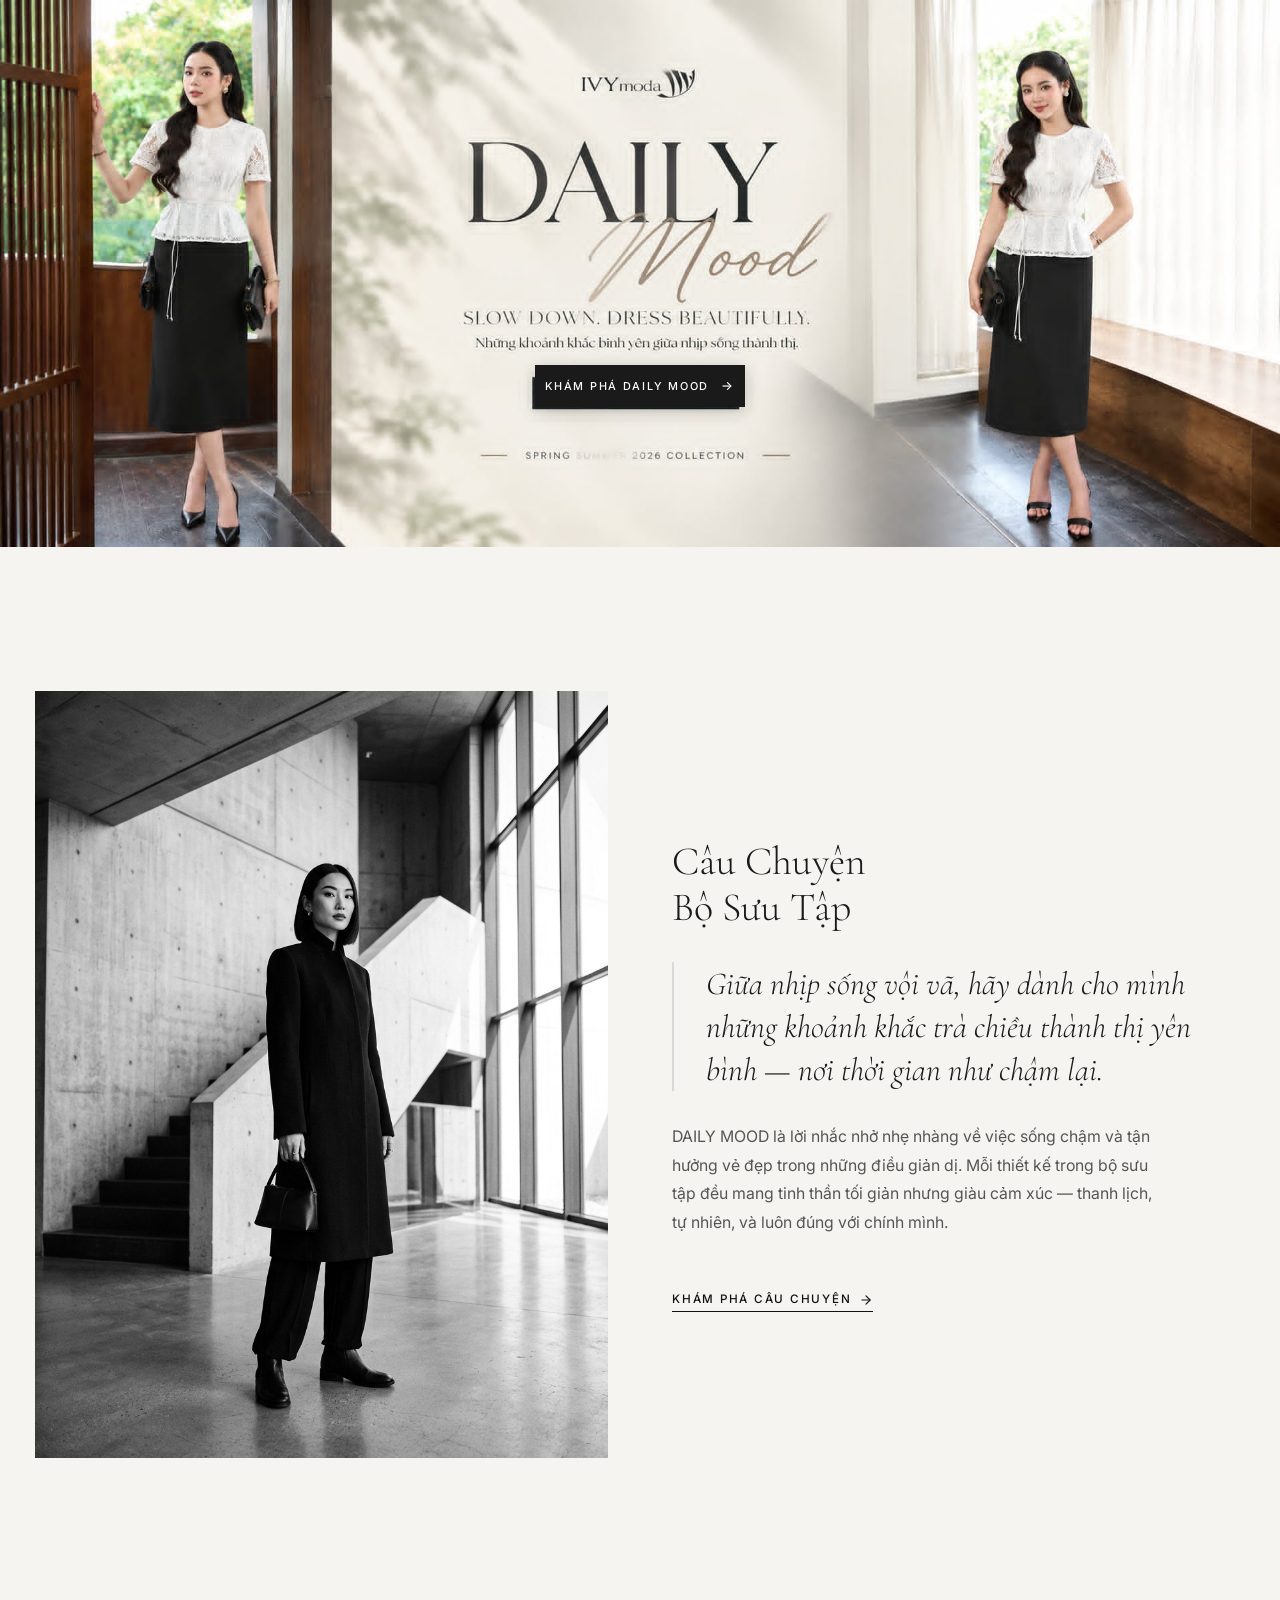
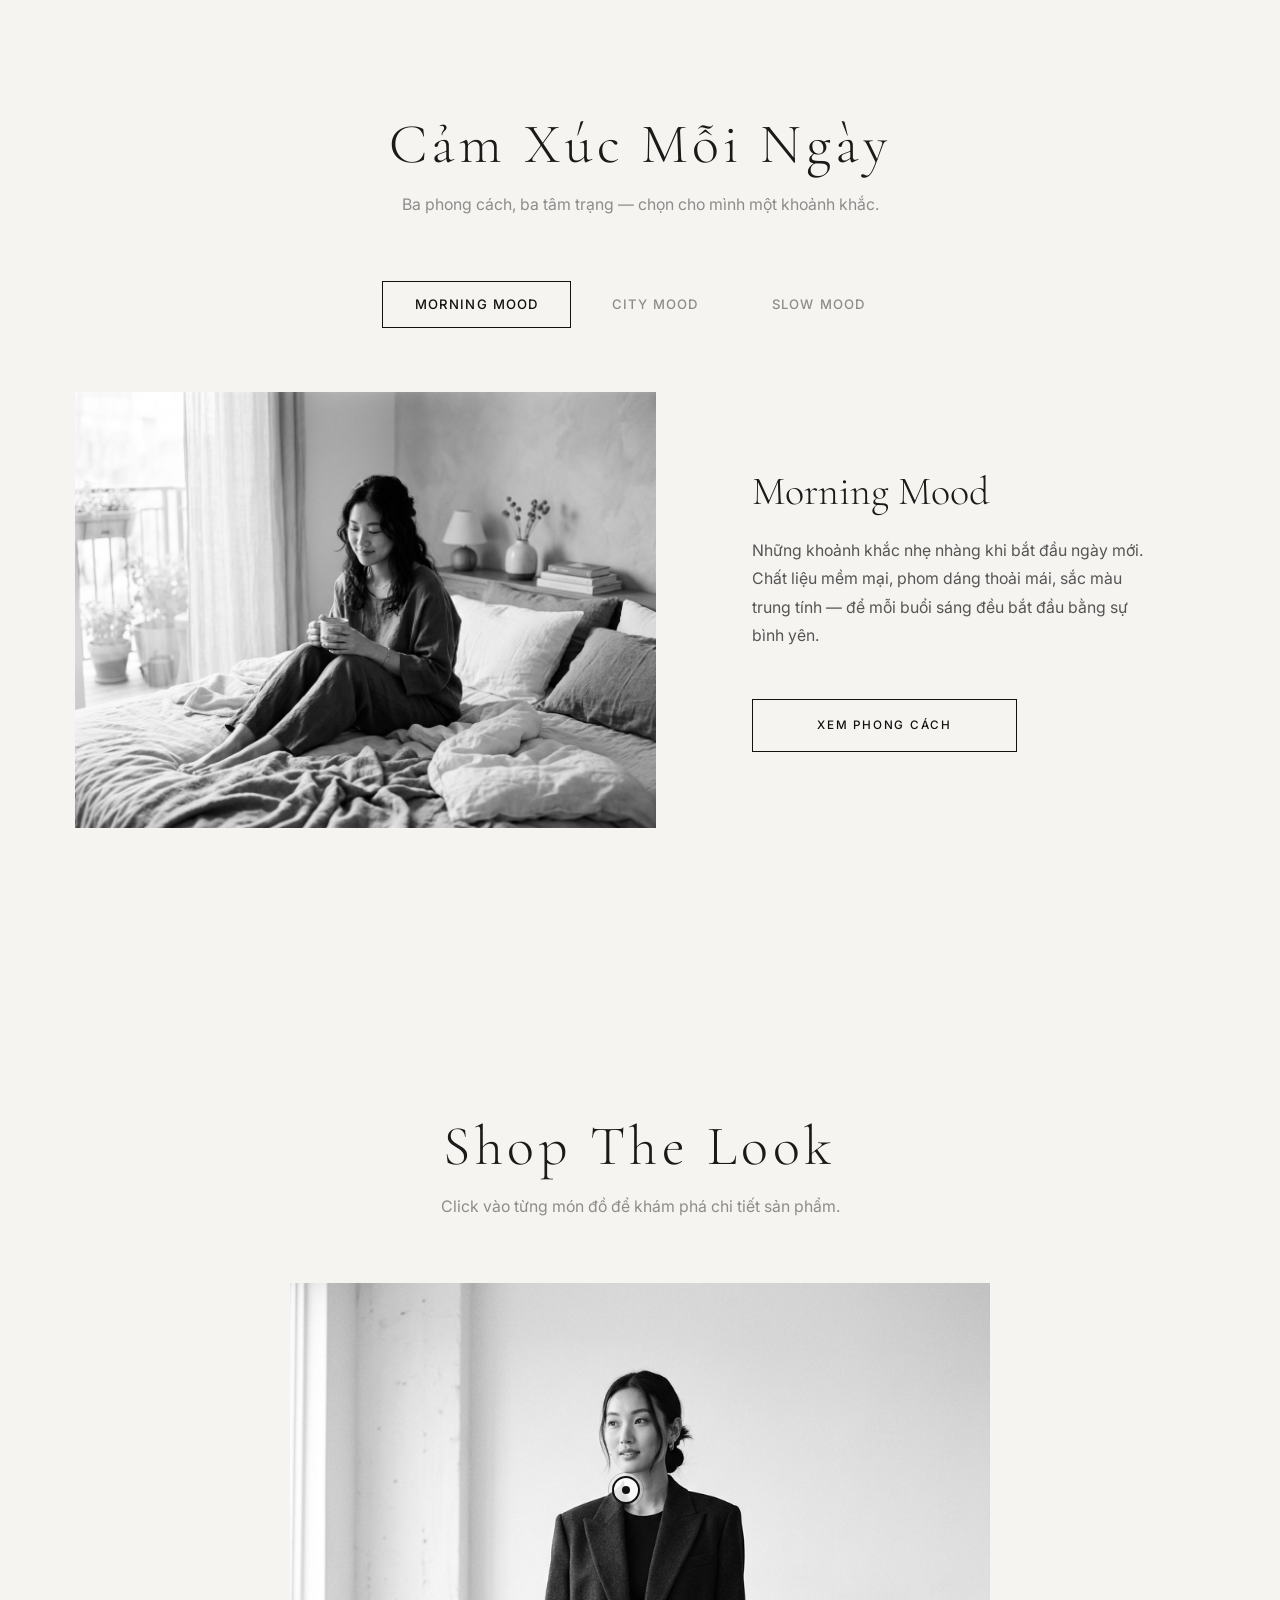
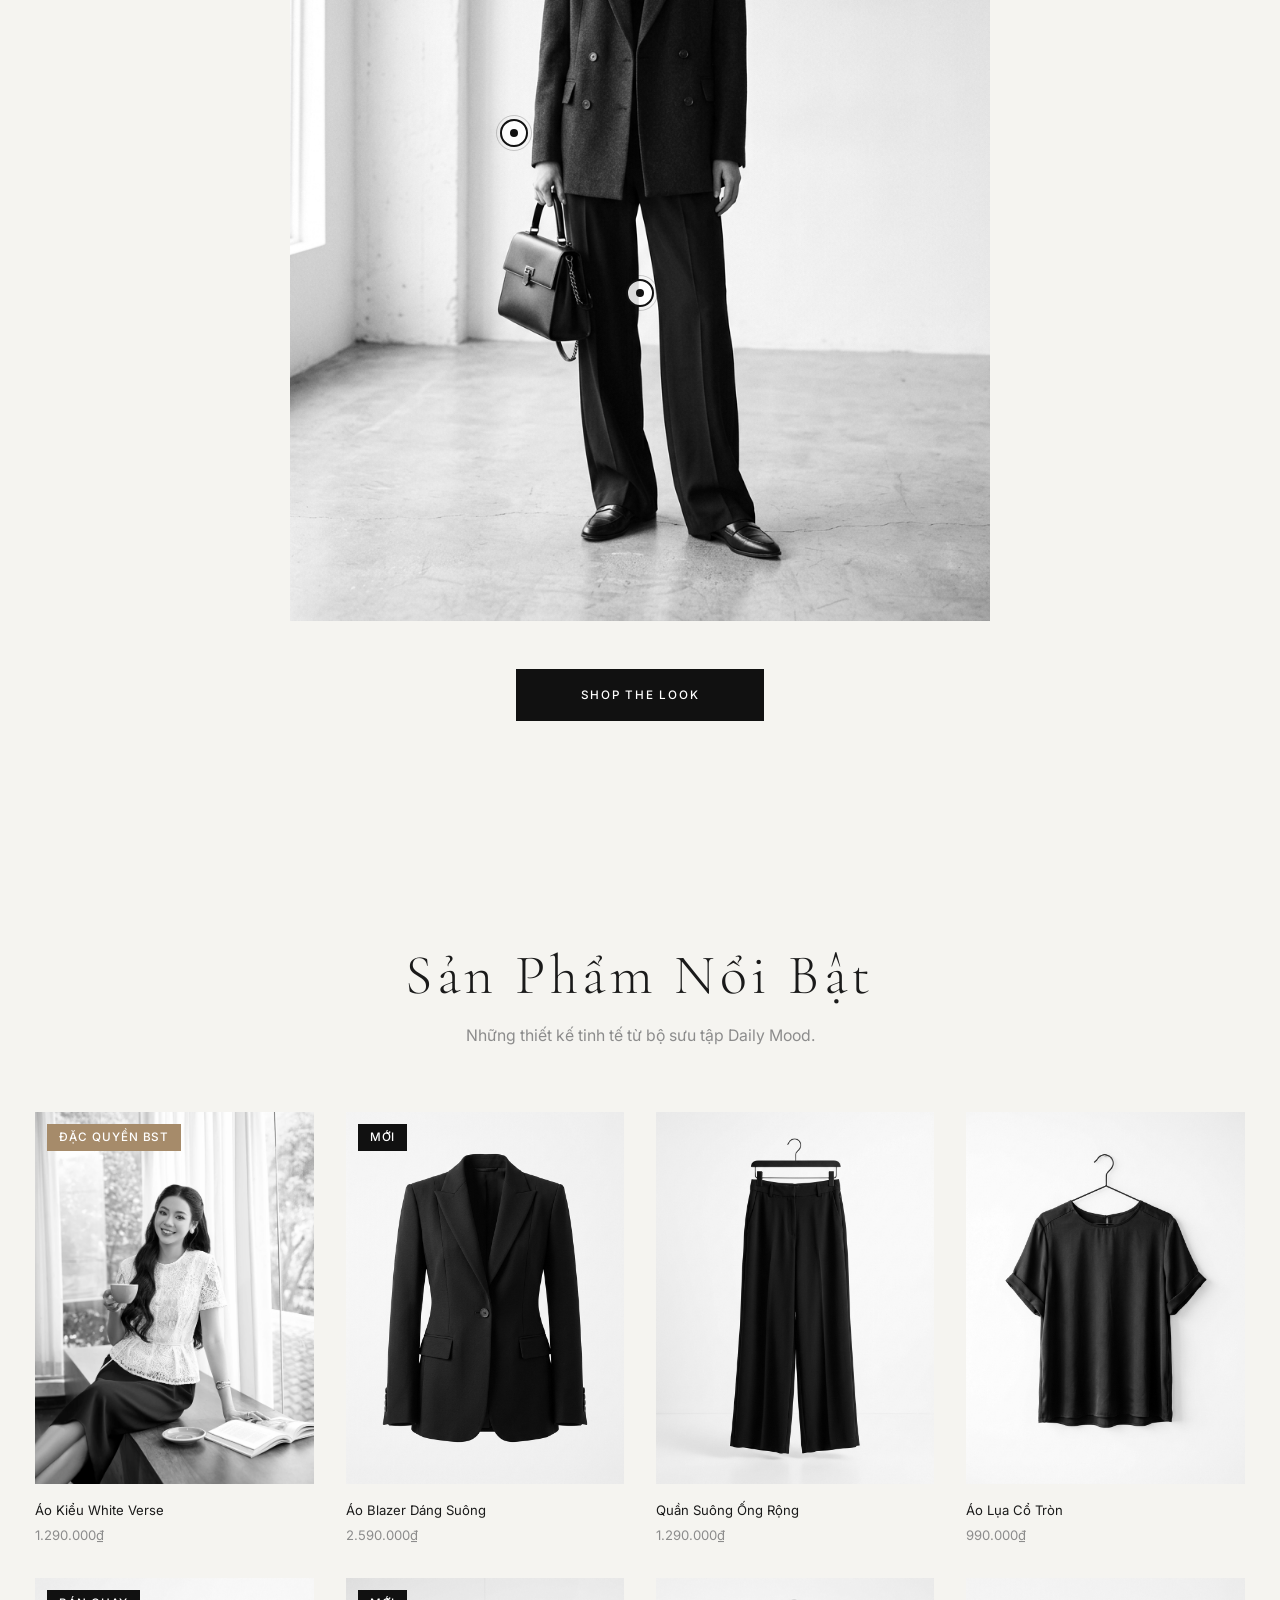
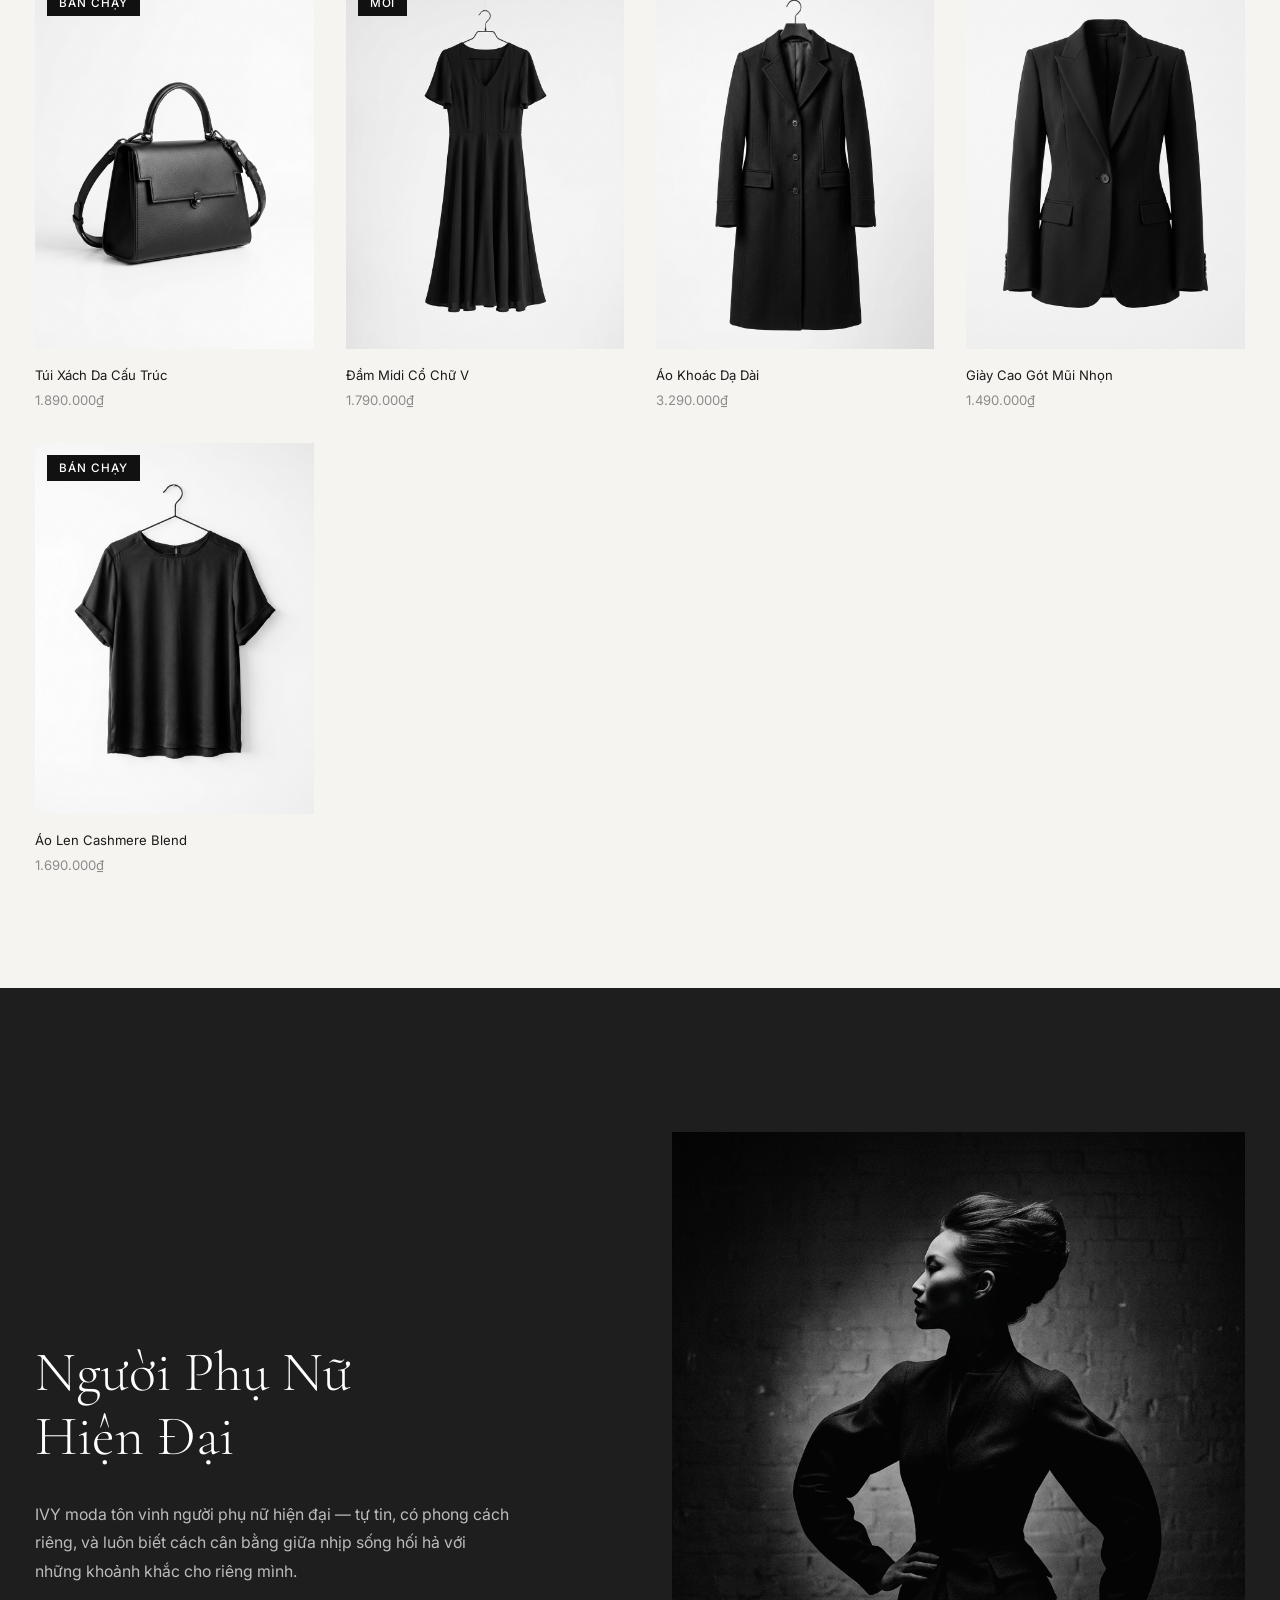
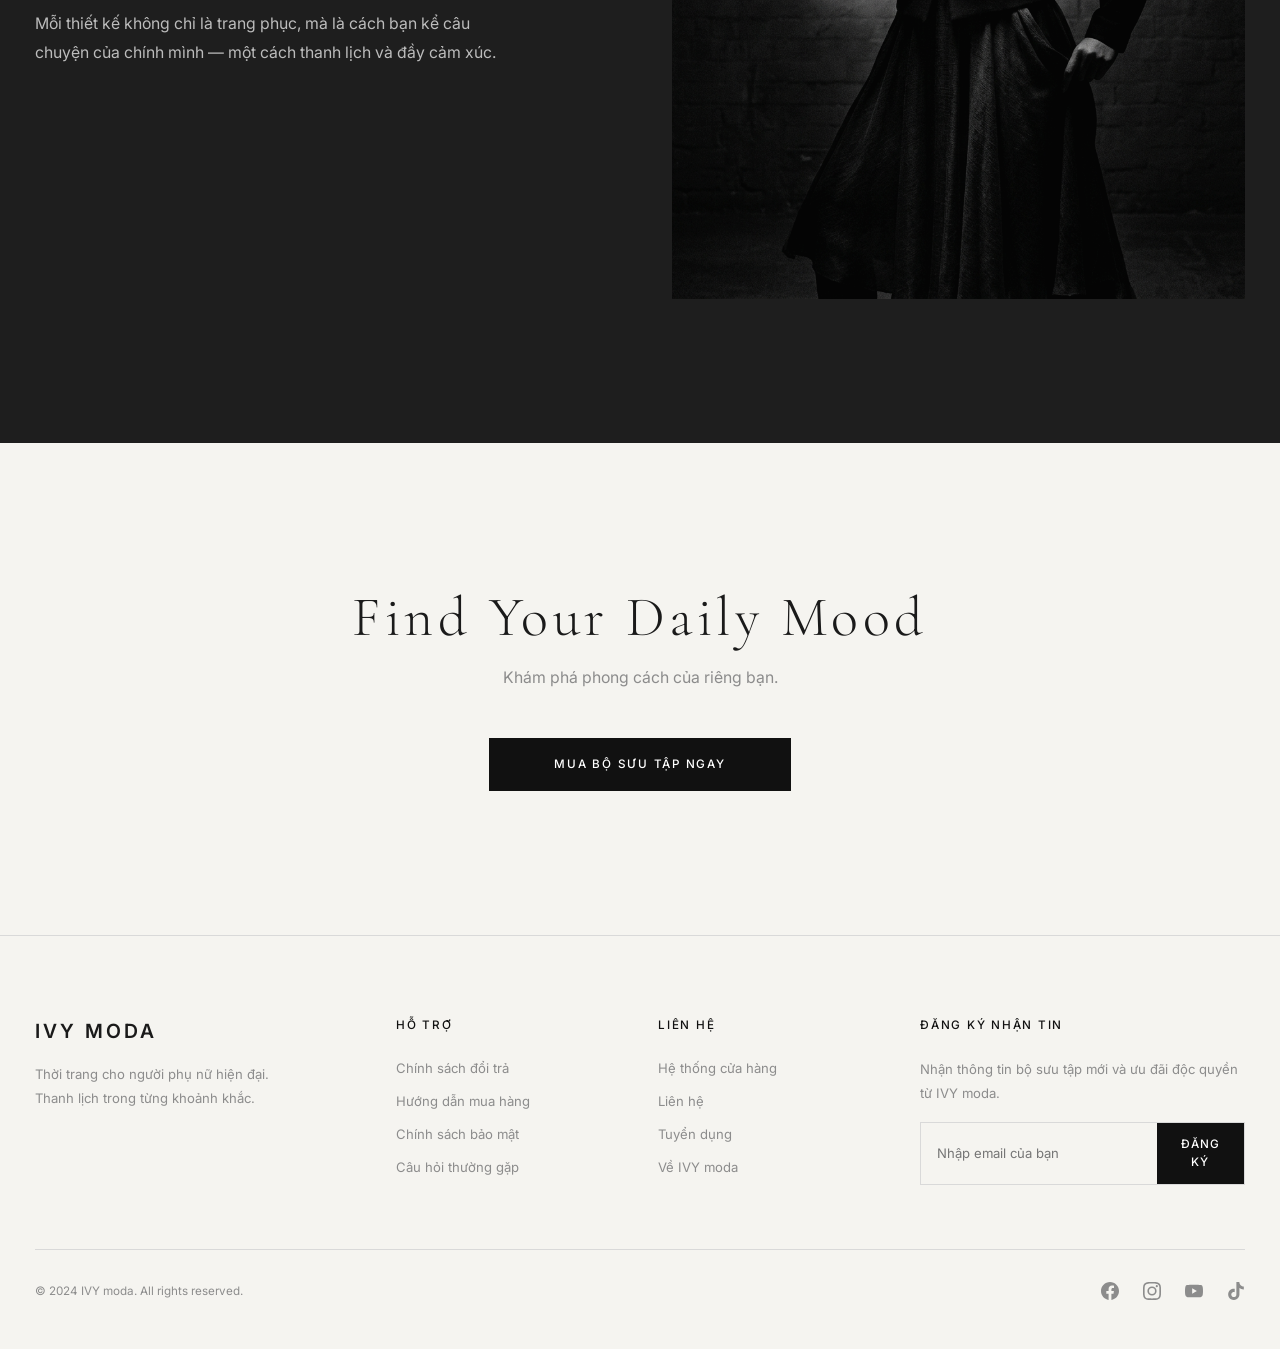
==== commit de347109: "landing page" ====
--- a/index.html
+++ b/index.html
@@ -72,93 +72,31 @@
 
   <main>
     <!-- ════════════════════════════════════════
-         (2) HERO SECTION
-         ════════════════════════════════════════ -->
-    <section class="hero" id="hero">
-      <!-- Left Column -->
-      <div class="hero-col-model">
-        <img src="assets/images/left.jpg" alt="Người mẫu trong trang phục Daily Mood" class="hero-image" loading="eager">
-        <div class="hero-shadow-left"></div>
-      </div>
-
-      <!-- Center Column -->
-      <div class="hero-col-center">
-        <div class="leaf-shadow-overlay">
-          <svg viewBox="0 0 800 1000" fill="none" xmlns="http://www.w3.org/2000/svg" preserveAspectRatio="xMidYMid slice">
-            <g opacity="0.08" fill="#2D2D1B">
-              <path d="M620 -20 Q580 80, 520 180 Q460 280, 380 380 Q320 450, 280 520" stroke="#2D2D1B" stroke-width="2.5" fill="none"/>
-              <ellipse cx="580" cy="60" rx="35" ry="14" transform="rotate(-55 580 60)"/>
-              <ellipse cx="550" cy="120" rx="40" ry="15" transform="rotate(-45 550 120)"/>
-              <ellipse cx="510" cy="190" rx="38" ry="13" transform="rotate(-35 510 190)"/>
-              <ellipse cx="480" cy="250" rx="42" ry="15" transform="rotate(-50 480 250)"/>
-              <ellipse cx="440" cy="310" rx="36" ry="12" transform="rotate(-40 440 310)"/>
-              <ellipse cx="400" cy="370" rx="40" ry="14" transform="rotate(-30 400 370)"/>
-              <ellipse cx="360" cy="420" rx="34" ry="12" transform="rotate(-55 360 420)"/>
-              <ellipse cx="330" cy="470" rx="38" ry="13" transform="rotate(-45 330 470)"/>
-              <ellipse cx="600" cy="40" rx="30" ry="12" transform="rotate(35 600 40)"/>
-              <ellipse cx="565" cy="100" rx="35" ry="13" transform="rotate(45 565 100)"/>
-              <ellipse cx="530" cy="160" rx="32" ry="11" transform="rotate(40 530 160)"/>
-              <ellipse cx="495" cy="220" rx="36" ry="13" transform="rotate(50 495 220)"/>
-              <ellipse cx="455" cy="290" rx="33" ry="12" transform="rotate(35 455 290)"/>
-              <ellipse cx="420" cy="350" rx="37" ry="13" transform="rotate(45 420 350)"/>
-            </g>
-            <g opacity="0.06" fill="#2D2D1B">
-              <path d="M-20 400 Q80 420, 180 460 Q260 500, 320 560" stroke="#2D2D1B" stroke-width="2" fill="none"/>
-              <ellipse cx="60" cy="410" rx="32" ry="12" transform="rotate(15 60 410)"/>
-              <ellipse cx="130" cy="435" rx="36" ry="13" transform="rotate(20 130 435)"/>
-              <ellipse cx="200" cy="465" rx="34" ry="12" transform="rotate(25 200 465)"/>
-              <ellipse cx="260" cy="500" rx="38" ry="14" transform="rotate(30 260 500)"/>
-              <ellipse cx="40" cy="420" rx="28" ry="10" transform="rotate(-25 40 420)"/>
-              <ellipse cx="110" cy="448" rx="32" ry="11" transform="rotate(-20 110 448)"/>
-              <ellipse cx="180" cy="478" rx="30" ry="11" transform="rotate(-15 180 478)"/>
-            </g>
-            <g opacity="0.05" fill="#2D2D1B">
-              <ellipse cx="650" cy="600" rx="28" ry="10" transform="rotate(-30 650 600)"/>
-              <ellipse cx="700" cy="750" rx="32" ry="11" transform="rotate(20 700 750)"/>
-              <ellipse cx="150" cy="800" rx="26" ry="9" transform="rotate(-45 150 800)"/>
-              <ellipse cx="550" cy="850" rx="30" ry="10" transform="rotate(35 550 850)"/>
-              <ellipse cx="100" cy="200" rx="24" ry="9" transform="rotate(-20 100 200)"/>
-            </g>
-          </svg>
-        </div>
-
-        <div class="hero-content">
-          <div class="animate-entry delay-100 hero-brand">
-            IVY moda
-          </div>
-          
-          <div class="animate-entry delay-200 title-stack">
-            <h1 class="title-daily">DAILY</h1>
-            <span class="title-mood" aria-hidden="true">Mood</span>
-          </div>
-
-          <div class="animate-entry delay-300 hero-subtitle">
-            Slow down. Dress beautifully.
-          </div>
-
-          <div class="animate-entry delay-400 hero-desc">
-            Những khoảnh khắc bình yên giữa nhịp sống thành thị.
-          </div>
-
-          <div class="animate-entry delay-500">
-            <a href="#moods" class="hero-cta">
-              <span>Khám phá Daily Mood</span>
-              <span class="cta-arrow">&rarr;</span>
-            </a>
-          </div>
-
-          <div class="animate-entry delay-600">
-            <span class="hero-season">
-              Spring Summer 2026 Collection
-            </span>
-          </div>
-        </div>
-      </div>
-
-      <!-- Right Column -->
-      <div class="hero-col-model">
-        <img src="assets/images/right.jpg" alt="Người mẫu trong trang phục thanh lịch" class="hero-image" loading="eager">
-        <div class="hero-shadow-right"></div>
+         (2) HERO SECTION — Style Template Editorial
+         ════════════════════════════════════════ -->
+    <section class="hero" id="hero" aria-label="Bộ sưu tập Daily Mood - IVY moda">
+      <!-- SEO & Screen Reader Accessibility -->
+      <div class="sr-only">
+        <h1>DAILY Mood — Bộ Sưu Tập Mới | IVY moda</h1>
+        <p>SLOW DOWN. DRESS BEAUTIFULLY.</p>
+        <p>Những khoảnh khắc bình yên giữa nhịp sống thành thị.</p>
+        <span>Spring Summer 2026 Collection</span>
+      </div>
+
+      <div class="hero-stage">
+        <img 
+          src="assets/images/template.jpg" 
+          alt="DAILY MOOD — Bộ sưu tập Xuân Hè 2026 từ IVY moda. Slow down. Dress beautifully." 
+          class="hero-banner-img"
+          loading="eager"
+          fetchpriority="high"
+        >
+
+        <!-- Interactive Hotspot Button directly on the CTA position -->
+        <a href="white-verse.html" class="hero-cta-btn" id="hero-cta-button" aria-label="Khám phá bộ sưu tập Daily Mood - Áo kiểu White Verse">
+          <span class="hero-cta-label">Khám phá Daily Mood</span>
+          <span class="hero-cta-arrow" aria-hidden="true">&rarr;</span>
+        </a>
       </div>
     </section>
 
@@ -354,6 +292,19 @@
         </div>
 
         <div class="products-grid reveal">
+          <!-- Featured Star Product: Áo kiểu White Verse -->
+          <div class="product-card">
+            <div class="product-image-wrap">
+              <img src="assets/images/wv-1.webp" alt="Áo kiểu White Verse — IVY moda" loading="lazy">
+              <span class="product-badge" style="background-color: #A68B6A; color: #fff;">Đặc quyền BST</span>
+              <div class="product-overlay">
+                <a href="white-verse.html" class="product-overlay-btn">Xem chi tiết</a>
+              </div>
+            </div>
+            <div class="product-name"><a href="white-verse.html" style="color: inherit; text-decoration: none;">Áo Kiểu White Verse</a></div>
+            <div class="product-price">1.290.000₫</div>
+          </div>
+
           <!-- Product 1 -->
           <div class="product-card">
             <div class="product-image-wrap">
--- a/css/main.css
+++ b/css/main.css
@@ -24,6 +24,19 @@
 
 .container--narrow {
   max-width: var(--content-width);
+}
+
+/* ── Screen Reader / Accessibility Only ── */
+.sr-only {
+  position: absolute;
+  width: 1px;
+  height: 1px;
+  padding: 0;
+  margin: -1px;
+  overflow: hidden;
+  clip: rect(0, 0, 0, 0);
+  white-space: nowrap;
+  border-width: 0;
 }
 
 /* ── Scroll Reveal ── */
@@ -206,242 +219,111 @@
 .hero {
   position: relative;
   width: 100%;
-  height: 100vh;
-  min-height: 600px;
-  max-height: 1200px;
-  display: flex;
+  background-color: var(--color-ivory);
   overflow: hidden;
+}
+
+.hero-stage {
+  position: relative;
+  width: 100%;
+  max-width: 100%;
+  margin: 0 auto;
+  line-height: 0;
   background-color: var(--color-ivory);
 }
 
-.hero-col-model {
-  display: none;
-  width: 25%;
-  position: relative;
-  overflow: hidden;
-  flex-shrink: 0;
-  z-index: 20;
-}
-
-.hero-col-model:first-child {
-  box-shadow: 10px 0 30px rgba(0,0,0,0.08);
-}
-
-.hero-col-model:last-child {
-  box-shadow: -10px 0 30px rgba(0,0,0,0.08);
-}
-
-@media (min-width: 1024px) {
-  .hero-col-model {
-    display: block;
-  }
-}
-
-.hero-image {
-  position: absolute;
-  inset: 0;
+.hero-banner-img {
+  display: block;
   width: 100%;
-  height: 100%;
+  height: auto;
+  aspect-ratio: 1918 / 820;
   object-fit: cover;
   object-position: center;
-  transition: transform 8s var(--ease-out);
-}
-
-.hero-col-model:hover .hero-image {
-  transform: scale(1.04);
-}
-
-.hero-shadow-left {
-  display: none;
-}
-.hero-shadow-right {
-  display: none;
-}
-
-.hero-col-center {
-  position: relative;
-  flex: 1;
-  background-color: var(--color-ivory);
-  display: flex;
-  flex-direction: column;
+}
+
+/* Interactive CTA Hotspot Button directly mapped onto the banner button */
+.hero-cta-btn {
+  position: absolute;
+  top: 70.49%;
+  left: 50%;
+  transform: translate(-50%, -50%);
+  width: 16.16%;
+  min-width: 210px;
+  max-width: 330px;
+  height: 5.85%;
+  min-height: 42px;
+  max-height: 52px;
+  background-color: #1A1A1A;
+  color: #FFFFFF;
+  display: inline-flex;
   align-items: center;
   justify-content: center;
-  padding: 0 var(--space-6);
-}
-
-@media (min-width: 1024px) {
-  .hero-col-center {
-    width: 50%;
-  }
-}
-
-.leaf-shadow-overlay {
-  position: absolute;
-  inset: 0;
-  pointer-events: none;
-  overflow: hidden;
-  z-index: 1;
-}
-
-.leaf-shadow-overlay svg {
-  position: absolute;
-  width: 100%;
-  height: 100%;
-  opacity: 0.55;
-  filter: blur(1.5px);
-}
-
-.hero-content {
-  position: relative;
+  gap: 12px;
+  font-family: var(--font-body);
+  font-size: clamp(10px, 0.85vw, 13px);
+  font-weight: 500;
+  letter-spacing: 0.16em;
+  text-transform: uppercase;
+  text-decoration: none;
+  border-radius: 0;
+  cursor: pointer;
   z-index: 10;
-  display: flex;
-  flex-direction: column;
-  align-items: center;
-  text-align: center;
-  width: 100%;
-  max-width: 500px;
-}
-
-.hero-brand {
-  font-family: var(--font-body);
-  font-size: var(--text-sm);
-  font-weight: var(--weight-semibold);
-  letter-spacing: var(--tracking-widest);
-  text-transform: uppercase;
-  color: var(--color-dark);
-  margin-bottom: var(--space-10);
-}
-
-.title-stack {
-  position: relative;
+  transition: all 0.35s cubic-bezier(0.16, 1, 0.3, 1);
+  box-shadow: 0 4px 16px rgba(0, 0, 0, 0.22);
+}
+
+.hero-cta-btn:hover {
+  background-color: #2F2F2F;
+  box-shadow: 0 8px 28px rgba(0, 0, 0, 0.38);
+  transform: translate(-50%, calc(-50% - 2px));
+}
+
+.hero-cta-btn .hero-cta-arrow {
   display: inline-block;
-  margin-bottom: var(--space-8);
-}
-
-.title-daily {
-  font-family: var(--font-display);
-  font-weight: 300;
-  text-transform: uppercase;
-  line-height: 0.95;
-  color: var(--color-dark);
-  font-size: clamp(4rem, 8vw, 7.5rem);
-  letter-spacing: var(--tracking-widest);
-  user-select: none;
-}
-
-.title-mood {
-  font-family: var(--font-script);
-  color: var(--color-brown);
-  position: absolute;
-  left: 50%;
-  bottom: -5%;
-  transform: translateX(-42%) rotate(-4deg);
-  white-space: nowrap;
-  line-height: 1;
-  font-size: clamp(3rem, 6vw, 5rem);
-  user-select: none;
-}
-
-.hero-subtitle {
-  font-family: var(--font-display);
-  font-size: 1.125rem;
-  font-weight: 400;
-  letter-spacing: 0.25em;
-  text-transform: uppercase;
-  color: rgba(26, 26, 26, 0.9);
-  margin-bottom: var(--space-4);
-}
-
-.hero-desc {
-  font-family: var(--font-display);
-  font-size: var(--text-lg);
-  font-weight: 400;
-  font-style: italic;
-  color: var(--color-gray-dark);
-  line-height: var(--leading-relaxed);
-  max-width: 400px;
-  margin-bottom: var(--space-12);
-}
-
-.hero-cta {
-  display: inline-flex;
-  align-items: center;
-  gap: var(--space-4);
-  background-color: var(--color-dark);
-  color: var(--color-white);
-  font-family: var(--font-body);
-  font-size: 0.8125rem;
-  font-weight: var(--weight-medium);
-  letter-spacing: 0.2em;
-  text-transform: uppercase;
-  padding: 1.25rem 3rem;
-  text-decoration: none;
-  transition: background-color var(--duration-base) var(--ease-out);
-  margin-bottom: var(--space-16);
-}
-
-.hero-cta:hover {
-  background-color: var(--color-gray-dark);
-}
-
-.cta-arrow {
-  display: inline-block;
-  transition: transform var(--duration-base) var(--ease-out);
-}
-
-.hero-cta:hover .cta-arrow {
-  transform: translateX(6px);
-}
-
-.hero-season {
-  display: flex;
-  align-items: center;
-  font-family: var(--font-body);
-  font-size: 0.625rem;
-  font-weight: var(--weight-medium);
-  letter-spacing: 0.35em;
-  text-transform: uppercase;
-  color: var(--color-gray);
-}
-
-.hero-season::before,
-.hero-season::after {
-  content: '';
-  display: inline-block;
-  width: 40px;
-  height: 1px;
-  background-color: var(--color-gray);
-  vertical-align: middle;
-}
-.hero-season::before { margin-right: 16px; }
-.hero-season::after  { margin-left: 16px; }
-
-/* Entry Animation */
-@keyframes fadeSlideUp {
-  from { opacity: 0; transform: translateY(24px); }
-  to { opacity: 1; transform: translateY(0); }
-}
-
-.animate-entry {
-  opacity: 0;
-  animation: fadeSlideUp 0.9s var(--ease-out) forwards;
-}
-
-.delay-100 { animation-delay: 0.1s; }
-.delay-200 { animation-delay: 0.2s; }
-.delay-300 { animation-delay: 0.35s; }
-.delay-400 { animation-delay: 0.5s; }
-.delay-500 { animation-delay: 0.65s; }
-.delay-600 { animation-delay: 0.8s; }
-
-@media (prefers-reduced-motion: reduce) {
-  .animate-entry { opacity: 1; animation: none; }
-  .hero-image { transition: none; }
-}
-
-@keyframes scrollBounce {
-  0%, 100% { transform: translateX(-50%) translateY(0); }
-  50% { transform: translateX(-50%) translateY(8px); }
+  font-size: 1.15em;
+  transition: transform 0.3s cubic-bezier(0.16, 1, 0.3, 1);
+}
+
+.hero-cta-btn:hover .hero-cta-arrow {
+  transform: translateX(5px);
+}
+
+.hero-cta-btn:focus-visible {
+  outline: 2px solid #A68B6A;
+  outline-offset: 3px;
+}
+
+@media (max-width: 900px) {
+  .hero-stage {
+    height: 70vh;
+    min-height: 460px;
+    max-height: 600px;
+  }
+  .hero-banner-img {
+    height: 100%;
+    aspect-ratio: auto;
+    object-fit: cover;
+    object-position: center;
+  }
+  .hero-cta-btn {
+    top: 72%;
+    width: 230px;
+    height: 46px;
+    font-size: 11px;
+  }
+}
+
+@media (max-width: 480px) {
+  .hero-stage {
+    height: 75vh;
+    min-height: 460px;
+  }
+  .hero-cta-btn {
+    top: 74%;
+    width: 210px;
+    height: 44px;
+    font-size: 10px;
+  }
 }
 
 /* ======================================
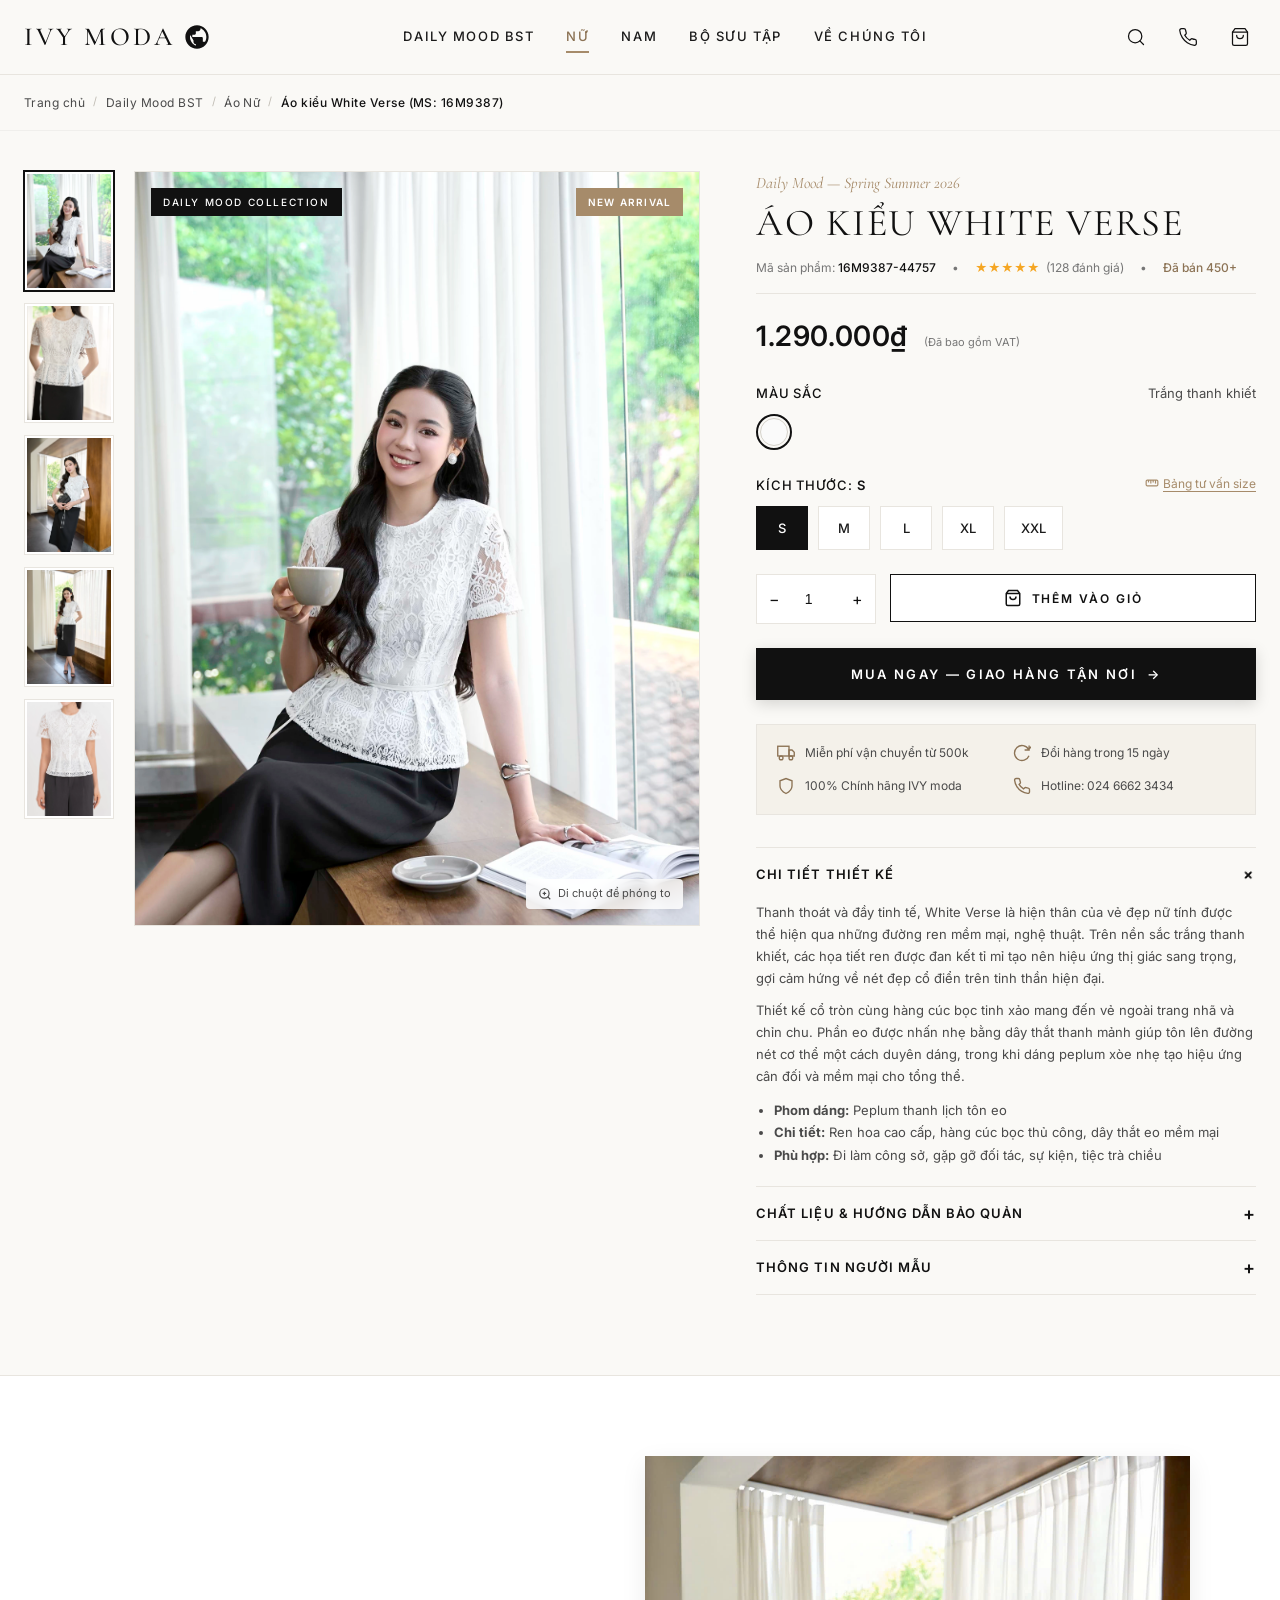
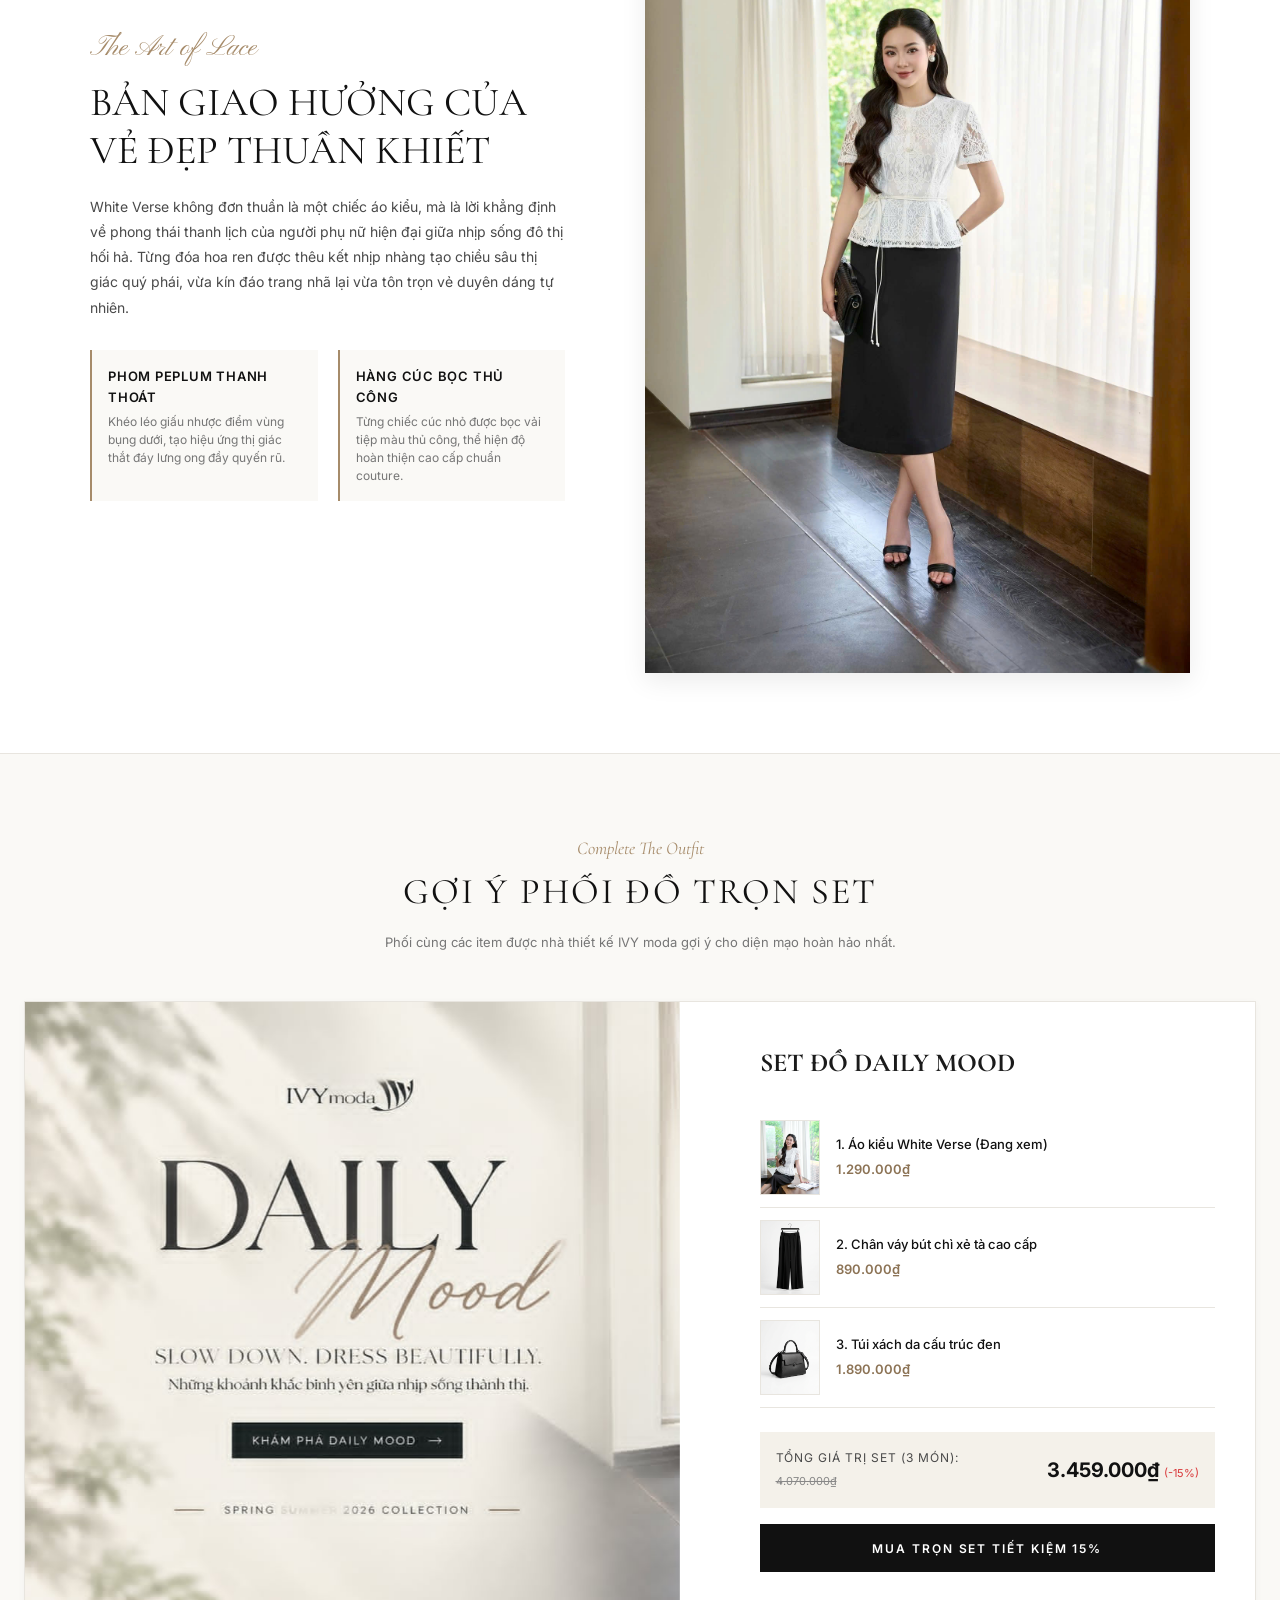
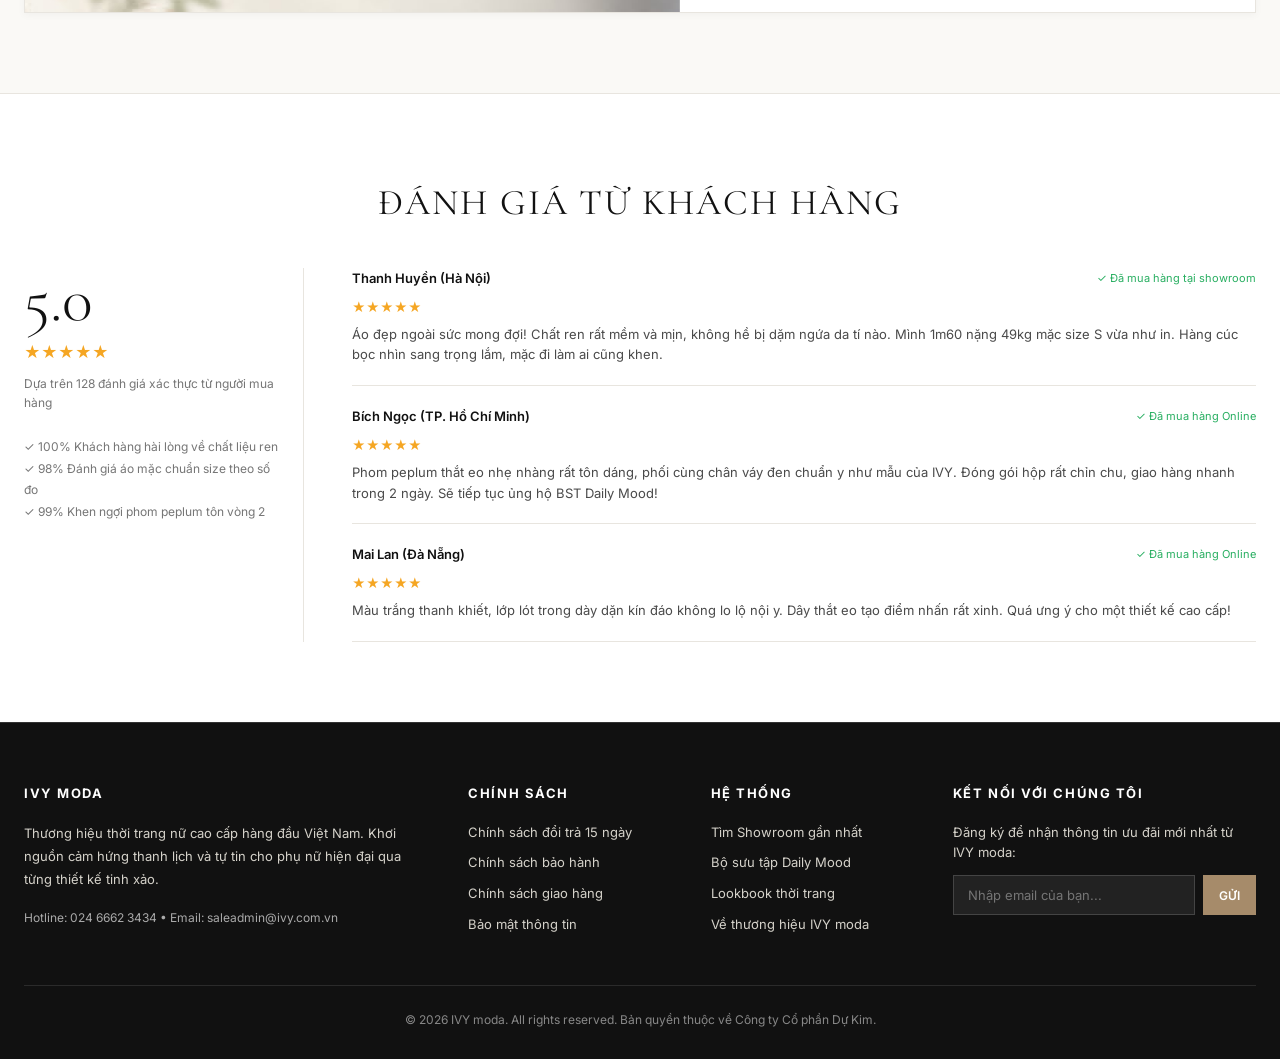
==== commit 245d0fea: "landing page" ====
--- a/index.html
+++ b/index.html
@@ -1,534 +1,677 @@
 <!DOCTYPE html>
 <html lang="vi">
+
 <head>
   <meta charset="UTF-8">
   <meta name="viewport" content="width=device-width, initial-scale=1.0">
-  <title>DAILY MOOD — Bộ Sưu Tập Mới | IVY moda</title>
-  <meta name="description" content="Khám phá bộ sưu tập DAILY MOOD từ IVY moda — Những khoảnh khắc bình yên giữa nhịp sống thành thị. Phong cách thanh lịch cho từng cảm xúc mỗi ngày.">
-  <meta property="og:title" content="DAILY MOOD — IVY moda">
-  <meta property="og:description" content="Slow down. Dress beautifully. Bộ sưu tập mới từ IVY moda.">
-  <meta property="og:type" content="website">
-
-  <!-- Fonts -->
+  <title>Áo kiểu White Verse (MS: 16M9387) | IVY moda</title>
+  <meta name="description"
+    content="Thanh thoát và đầy tinh tế, Áo kiểu White Verse là hiện thân của vẻ đẹp nữ tính với ren hoa cao cấp, phom peplum tôn dáng từ BST Daily Mood IVY moda.">
+  <meta property="og:title" content="Áo kiểu White Verse — IVY moda">
+  <meta property="og:description" content="Phom peplum thanh lịch, ren hoa cao cấp, cúc bọc tinh xảo. BST Daily Mood.">
+  <meta property="og:image" content="assets/images/wv-1.webp">
+
+  <!-- Google Fonts -->
   <link rel="preconnect" href="https://fonts.googleapis.com">
   <link rel="preconnect" href="https://fonts.gstatic.com" crossorigin>
-  <link href="https://fonts.googleapis.com/css2?family=Cormorant+Garamond:ital,wght@0,300;0,400;0,500;0,600;1,300;1,400&family=Inter:wght@300;400;500;600&family=Pinyon+Script&display=swap" rel="stylesheet">
-
-  <!-- Styles -->
-  <link rel="stylesheet" href="css/reset.css">
-  <link rel="stylesheet" href="css/tokens.css">
-  <link rel="stylesheet" href="css/main.css">
+  <link
+    href="https://fonts.googleapis.com/css2?family=Cormorant+Garamond:ital,wght@0,300;0,400;0,500;0,600;1,400&family=Inter:wght@300;400;500;600;700&family=Pinyon+Script&display=swap"
+    rel="stylesheet">
+
+  <!-- Stylesheet -->
+  <link rel="stylesheet" href="css/product.css">
 </head>
+
 <body>
 
   <!-- ════════════════════════════════════════
-       (1) HEADER
+       (2) SITE HEADER
        ════════════════════════════════════════ -->
-  <header class="site-header" id="header">
-    <div class="container">
-      <div class="header-inner">
-        <a href="#" class="logo" aria-label="IVY moda trang chủ">IVY moda</a>
-
-        <nav class="nav-main" aria-label="Menu chính">
-          <a href="#">Nữ</a>
-          <a href="#">Nam</a>
-          <a href="#">Trẻ em</a>
-          <a href="#">Bộ sưu tập</a>
-          <a href="#">Về chúng tôi</a>
-        </nav>
-
-        <div class="header-actions">
-          <button aria-label="Tìm kiếm">
-            <svg width="20" height="20" viewBox="0 0 24 24" fill="none" stroke="currentColor" stroke-width="1.5" stroke-linecap="round" stroke-linejoin="round">
-              <circle cx="11" cy="11" r="8"/>
-              <line x1="21" y1="21" x2="16.65" y2="16.65"/>
-            </svg>
-          </button>
-          <button aria-label="Giỏ hàng">
-            <svg width="20" height="20" viewBox="0 0 24 24" fill="none" stroke="currentColor" stroke-width="1.5" stroke-linecap="round" stroke-linejoin="round">
-              <path d="M6 2L3 6v14a2 2 0 002 2h14a2 2 0 002-2V6l-3-4z"/>
-              <line x1="3" y1="6" x2="21" y2="6"/>
-              <path d="M16 10a4 4 0 01-8 0"/>
-            </svg>
-          </button>
-          <button class="hamburger" aria-label="Menu" aria-expanded="false">
-            <span></span>
-            <span></span>
-            <span></span>
-          </button>
-        </div>
+  <header class="product-header">
+    <div class="container product-header-inner">
+      <a href="index.html" class="brand-logo" aria-label="IVY moda trang chủ">
+        <span>IVY moda</span>
+        <svg class="brand-logo-icon" viewBox="0 0 24 24">
+          <path
+            d="M12 2C6.48 2 2 6.48 2 12s4.48 10 10 10 10-4.48 10-10S17.52 2 12 2zm1 17.93c-3.95-.49-7-3.85-7-7.93 0-.62.08-1.21.21-1.79L9 15v1c0 1.1.9 2 2 2v1.93zm6.9-2.54c-.26-.81-1-1.39-1.9-1.39h-1v-3c0-.55-.45-1-1-1H8v-2h2c.55 0 1-.45 1-1V7h2c1.1 0 2-.9 2-2v-.41c2.93 1.19 5 4.06 5 7.41 0 2.08-.8 3.97-2.1 5.39z" />
+        </svg>
+      </a>
+
+      <nav class="nav-links" aria-label="Menu chính">
+        <a href="index.html">DAILY MOOD BST</a>
+        <a href="#" class="active">NỮ</a>
+        <a href="#">NAM</a>
+        <a href="#">BỘ SƯU TẬP</a>
+        <a href="#">VỀ CHÚNG TÔI</a>
+      </nav>
+
+      <div class="header-tools">
+        <button class="tool-btn" aria-label="Tìm kiếm">
+          <svg width="20" height="20" viewBox="0 0 24 24" fill="none" stroke="currentColor" stroke-width="1.5"
+            stroke-linecap="round" stroke-linejoin="round">
+            <circle cx="11" cy="11" r="8" />
+            <line x1="21" y1="21" x2="16.65" y2="16.65" />
+          </svg>
+        </button>
+        <a href="tel:02466623434" class="tool-btn" aria-label="Hotline tư vấn">
+          <svg width="20" height="20" viewBox="0 0 24 24" fill="none" stroke="currentColor" stroke-width="1.5"
+            stroke-linecap="round" stroke-linejoin="round">
+            <path
+              d="M22 16.92v3a2 2 0 0 1-2.18 2 19.79 19.79 0 0 1-8.63-3.07 19.5 19.5 0 0 1-6-6 19.79 19.79 0 0 1-3.07-8.67A2 2 0 0 1 4.11 2h3a2 2 0 0 1 2 1.72 12.84 12.84 0 0 0 .7 2.81 2 2 0 0 1-.45 2.11L8.09 9.91a16 16 0 0 0 6 6l1.27-1.27a2 2 0 0 1 2.11-.45 12.84 12.84 0 0 0 2.81.7A2 2 0 0 1 22 16.92z" />
+          </svg>
+        </a>
+        <button class="tool-btn js-add-to-cart" aria-label="Giỏ hàng">
+          <svg width="20" height="20" viewBox="0 0 24 24" fill="none" stroke="currentColor" stroke-width="1.5"
+            stroke-linecap="round" stroke-linejoin="round">
+            <path d="M6 2L3 6v14a2 2 0 002 2h14a2 2 0 002-2V6l-3-4z" />
+            <line x1="3" y1="6" x2="21" y2="6" />
+            <path d="M16 10a4 4 0 01-8 0" />
+          </svg>
+          <span class="cart-count" id="cartCounter" style="display: none;">0</span>
+        </button>
       </div>
     </div>
   </header>
 
-  <!-- Mobile Nav -->
-  <div class="mobile-nav" id="mobile-nav" aria-hidden="true">
-    <a href="#">Nữ</a>
-    <a href="#">Nam</a>
-    <a href="#">Trẻ em</a>
-    <a href="#">Bộ sưu tập</a>
-    <a href="#">Về chúng tôi</a>
+  <!-- ════════════════════════════════════════
+       (3) BREADCRUMBS
+       ════════════════════════════════════════ -->
+  <div class="breadcrumb-wrap">
+    <div class="container">
+      <ul class="breadcrumb-list">
+        <li><a href="index.html">Trang chủ</a></li>
+        <li class="breadcrumb-separator">/</li>
+        <li><a href="index.html">Daily Mood BST</a></li>
+        <li class="breadcrumb-separator">/</li>
+        <li><a href="#">Áo Nữ</a></li>
+        <li class="breadcrumb-separator">/</li>
+        <li class="breadcrumb-current">Áo kiểu White Verse (MS: 16M9387)</li>
+      </ul>
+    </div>
   </div>
 
   <main>
     <!-- ════════════════════════════════════════
-         (2) HERO SECTION — Style Template Editorial
+         (4) MAIN PRODUCT STAGE
          ════════════════════════════════════════ -->
-    <section class="hero" id="hero" aria-label="Bộ sưu tập Daily Mood - IVY moda">
-      <!-- SEO & Screen Reader Accessibility -->
-      <div class="sr-only">
-        <h1>DAILY Mood — Bộ Sưu Tập Mới | IVY moda</h1>
-        <p>SLOW DOWN. DRESS BEAUTIFULLY.</p>
-        <p>Những khoảnh khắc bình yên giữa nhịp sống thành thị.</p>
-        <span>Spring Summer 2026 Collection</span>
-      </div>
-
-      <div class="hero-stage">
-        <img 
-          src="assets/images/template.jpg" 
-          alt="DAILY MOOD — Bộ sưu tập Xuân Hè 2026 từ IVY moda. Slow down. Dress beautifully." 
-          class="hero-banner-img"
-          loading="eager"
-          fetchpriority="high"
-        >
-
-        <!-- Interactive Hotspot Button directly on the CTA position -->
-        <a href="white-verse.html" class="hero-cta-btn" id="hero-cta-button" aria-label="Khám phá bộ sưu tập Daily Mood - Áo kiểu White Verse">
-          <span class="hero-cta-label">Khám phá Daily Mood</span>
-          <span class="hero-cta-arrow" aria-hidden="true">&rarr;</span>
-        </a>
+    <section class="product-main-stage">
+      <div class="container">
+        <div class="product-grid">
+
+          <!-- ── Column 1: Sticky Image Gallery ── -->
+          <div class="product-gallery">
+            <div class="gallery-thumbs" aria-label="Hình ảnh thu nhỏ">
+              <div class="thumb-item active" data-full="assets/images/wv-1.webp">
+                <img src="assets/images/wv-1.webp" alt="Áo kiểu White Verse góc chính diện">
+              </div>
+              <div class="thumb-item" data-full="assets/images/wv-2.webp">
+                <img src="assets/images/wv-2.webp" alt="Áo kiểu White Verse góc nghiêng thanh lịch">
+              </div>
+              <div class="thumb-item" data-full="assets/images/wv-3.webp">
+                <img src="assets/images/wv-3.webp" alt="Áo kiểu White Verse góc lưng">
+              </div>
+              <div class="thumb-item" data-full="assets/images/wv-4.webp">
+                <img src="assets/images/wv-4.webp" alt="Chi tiết ren hoa và hàng cúc bọc">
+              </div>
+              <div class="thumb-item" data-full="assets/images/wv-5.webp">
+                <img src="assets/images/wv-5.webp" alt="Cận cảnh cổ áo và cầu vai">
+              </div>
+            </div>
+
+            <div class="gallery-main">
+              <span class="badge-collection">DAILY MOOD COLLECTION</span>
+              <span class="badge-new">NEW ARRIVAL</span>
+              <img id="mainProductImg" src="assets/images/wv-1.webp" alt="Áo kiểu White Verse — IVY moda">
+              <div class="gallery-hint">
+                <svg width="14" height="14" viewBox="0 0 24 24" fill="none" stroke="currentColor" stroke-width="2">
+                  <circle cx="11" cy="11" r="8" />
+                  <line x1="21" y1="21" x2="16.65" y2="16.65" />
+                  <line x1="11" y1="8" x2="11" y2="14" />
+                  <line x1="8" y1="11" x2="14" y2="11" />
+                </svg>
+                <span>Di chuột để phóng to</span>
+              </div>
+            </div>
+          </div>
+
+          <!-- ── Column 2: Purchasing & Specs Panel ── -->
+          <div class="product-info-panel">
+            <span class="product-collection-sub">Daily Mood — Spring Summer 2026</span>
+            <h1 class="product-title">ÁO KIỂU WHITE VERSE</h1>
+
+            <div class="product-meta-row">
+              <div class="product-sku">Mã sản phẩm: <strong>16M9387-44757</strong></div>
+              <span>•</span>
+              <div class="product-rating">
+                <span>★★★★★</span>
+                <span class="rating-count">(128 đánh giá)</span>
+              </div>
+              <span>•</span>
+              <div class="product-sold" style="color: var(--color-gold-dark); font-weight: 500;">Đã bán 450+</div>
+            </div>
+
+            <div class="product-price-box">
+              <div class="product-price-current">1.290.000₫</div>
+              <div class="product-vat-tag">(Đã bao gồm VAT)</div>
+            </div>
+
+            <!-- Color Swatch -->
+            <div class="option-block">
+              <div class="option-header">
+                <span class="option-title">MÀU SẮC</span>
+                <span class="option-selected-val">Trắng thanh khiết</span>
+              </div>
+              <div class="color-list">
+                <div class="color-btn active" title="Trắng thanh khiết">
+                  <div class="color-swatch-circle"></div>
+                </div>
+              </div>
+            </div>
+
+            <!-- Size Selector -->
+            <div class="option-block">
+              <div class="option-header">
+                <span class="option-title">KÍCH THƯỚC: <span id="selectedSizeLabel"
+                    style="color: var(--color-ink); font-weight: 600;">S</span></span>
+                <a href="#size-guide" class="size-guide-link" id="openSizeGuide">
+                  <svg width="14" height="14" viewBox="0 0 24 24" fill="none" stroke="currentColor" stroke-width="2">
+                    <rect x="2" y="7" width="20" height="10" rx="2" />
+                    <line x1="6" y1="7" x2="6" y2="11" />
+                    <line x1="10" y1="7" x2="10" y2="13" />
+                    <line x1="14" y1="7" x2="14" y2="11" />
+                    <line x1="18" y1="7" x2="18" y2="13" />
+                  </svg>
+                  Bảng tư vấn size
+                </a>
+              </div>
+              <div class="size-list">
+                <button type="button" class="size-btn active" data-size="S">S</button>
+                <button type="button" class="size-btn" data-size="M">M</button>
+                <button type="button" class="size-btn" data-size="L">L</button>
+                <button type="button" class="size-btn" data-size="XL">XL</button>
+                <button type="button" class="size-btn" data-size="XXL">XXL</button>
+              </div>
+            </div>
+
+            <!-- Quantity & Add to Cart -->
+            <div class="purchase-row">
+              <div class="qty-stepper">
+                <button type="button" class="qty-btn" id="qtyMinus">−</button>
+                <input type="number" class="qty-input" id="qtyInput" value="1" min="1" max="99" aria-label="Số lượng">
+                <button type="button" class="qty-btn" id="qtyPlus">+</button>
+              </div>
+              <button type="button" class="btn-add-cart js-add-to-cart">
+                <svg width="18" height="18" viewBox="0 0 24 24" fill="none" stroke="currentColor" stroke-width="2">
+                  <path d="M6 2L3 6v14a2 2 0 002 2h14a2 2 0 002-2V6l-3-4z" />
+                  <line x1="3" y1="6" x2="21" y2="6" />
+                  <path d="M16 10a4 4 0 01-8 0" />
+                </svg>
+                <span>THÊM VÀO GIỎ</span>
+              </button>
+            </div>
+
+            <button type="button" class="btn-buy-now js-buy-now">
+              <span>MUA NGAY — GIAO HÀNG TẬN NƠI</span>
+              <span>&rarr;</span>
+            </button>
+
+            <!-- Service Guarantees -->
+            <div class="service-badges">
+              <div class="service-item">
+                <svg width="18" height="18" viewBox="0 0 24 24" fill="none" stroke="currentColor" stroke-width="1.8">
+                  <rect x="1" y="3" width="15" height="13" />
+                  <polygon points="16 8 20 8 23 11 23 16 16 16 16 8" />
+                  <circle cx="5.5" cy="18.5" r="2.5" />
+                  <circle cx="18.5" cy="18.5" r="2.5" />
+                </svg>
+                <span>Miễn phí vận chuyển từ 500k</span>
+              </div>
+              <div class="service-item">
+                <svg width="18" height="18" viewBox="0 0 24 24" fill="none" stroke="currentColor" stroke-width="1.8">
+                  <path d="M21.5 2v6h-6M21.34 15.57a10 10 0 1 1-.57-8.38l5.67-5.67" />
+                </svg>
+                <span>Đổi hàng trong 15 ngày</span>
+              </div>
+              <div class="service-item">
+                <svg width="18" height="18" viewBox="0 0 24 24" fill="none" stroke="currentColor" stroke-width="1.8">
+                  <path d="M12 22s8-4 8-10V5l-8-3-8 3v7c0 6 8 10 8 10z" />
+                </svg>
+                <span>100% Chính hãng IVY moda</span>
+              </div>
+              <div class="service-item">
+                <svg width="18" height="18" viewBox="0 0 24 24" fill="none" stroke="currentColor" stroke-width="1.8">
+                  <path
+                    d="M22 16.92v3a2 2 0 0 1-2.18 2 19.79 19.79 0 0 1-8.63-3.07 19.5 19.5 0 0 1-6-6 19.79 19.79 0 0 1-3.07-8.67A2 2 0 0 1 4.11 2h3a2 2 0 0 1 2 1.72 12.84 12.84 0 0 0 .7 2.81 2 2 0 0 1-.45 2.11L8.09 9.91a16 16 0 0 0 6 6l1.27-1.27a2 2 0 0 1 2.11-.45 12.84 12.84 0 0 0 2.81.7A2 2 0 0 1 22 16.92z" />
+                </svg>
+                <span>Hotline: 024 6662 3434</span>
+              </div>
+            </div>
+
+            <!-- Product Accordion -->
+            <div class="product-accordion">
+              <div class="accordion-item active">
+                <button type="button" class="accordion-header">
+                  <span>CHI TIẾT THIẾT KẾ</span>
+                  <span class="accordion-icon">+</span>
+                </button>
+                <div class="accordion-content">
+                  <p>Thanh thoát và đầy tinh tế, White Verse là hiện thân của vẻ đẹp nữ tính được thể hiện qua những
+                    đường ren mềm mại, nghệ thuật. Trên nền sắc trắng thanh khiết, các họa tiết ren được đan kết tỉ mỉ
+                    tạo nên hiệu ứng thị giác sang trọng, gợi cảm hứng về nét đẹp cổ điển trên tinh thần hiện đại.</p>
+                  <p style="margin-top: 10px;">Thiết kế cổ tròn cùng hàng cúc bọc tinh xảo mang đến vẻ ngoài trang nhã
+                    và chỉn chu. Phần eo được nhấn nhẹ bằng dây thắt thanh mảnh giúp tôn lên đường nét cơ thể một cách
+                    duyên dáng, trong khi dáng peplum xòe nhẹ tạo hiệu ứng cân đối và mềm mại cho tổng thể.</p>
+                  <ul style="margin-top: 12px; padding-left: 18px;">
+                    <li><strong>Phom dáng:</strong> Peplum thanh lịch tôn eo</li>
+                    <li><strong>Chi tiết:</strong> Ren hoa cao cấp, hàng cúc bọc thủ công, dây thắt eo mềm mại</li>
+                    <li><strong>Phù hợp:</strong> Đi làm công sở, gặp gỡ đối tác, sự kiện, tiệc trà chiều</li>
+                  </ul>
+                </div>
+              </div>
+
+              <div class="accordion-item">
+                <button type="button" class="accordion-header">
+                  <span>CHẤT LIỆU & HƯỚNG DẪN BẢO QUẢN</span>
+                  <span class="accordion-icon">+</span>
+                </button>
+                <div class="accordion-content">
+                  <p><strong>Chất liệu:</strong> Ren mềm cao cấp dệt họa tiết nổi, phối lớp lót habutai mềm mịn, thoáng
+                    nhẹ, thấm hút mồ hôi tốt.</p>
+                  <ul style="margin-top: 10px; padding-left: 18px;">
+                    <li>Giặt tay bằng nước lạnh hoặc giặt máy chế độ nhẹ (cho vào túi giặt).</li>
+                    <li>Không sử dụng chất tẩy mạnh chứa clo để bảo vệ sắc trắng tinh khiết.</li>
+                    <li>Ủi ở nhiệt độ thấp hoặc sử dụng bàn ủi hơi nước.</li>
+                    <li>Phơi trong bóng râm, tránh ánh nắng gắt trực tiếp.</li>
+                  </ul>
+                </div>
+              </div>
+
+              <div class="accordion-item">
+                <button type="button" class="accordion-header">
+                  <span>THÔNG TIN NGƯỜI MẪU</span>
+                  <span class="accordion-icon">+</span>
+                </button>
+                <div class="accordion-content">
+                  <p>Người mẫu trong lookbook chính thức của bộ sưu tập Daily Mood:</p>
+                  <table class="model-stats-table">
+                    <tr>
+                      <td>Chiều cao</td>
+                      <td>164 cm</td>
+                    </tr>
+                    <tr>
+                      <td>Cân nặng</td>
+                      <td>48 kg</td>
+                    </tr>
+                    <tr>
+                      <td>Số đo 3 vòng</td>
+                      <td>85 – 62 – 90 cm</td>
+                    </tr>
+                    <tr>
+                      <td>Size mặc chụp</td>
+                      <td>Size S chuẩn phom</td>
+                    </tr>
+                  </table>
+                </div>
+              </div>
+            </div>
+
+          </div>
+        </div>
       </div>
     </section>
 
     <!-- ════════════════════════════════════════
-         (3) COLLECTION STORY
+         (5) STORY & CRAFTSMANSHIP
          ════════════════════════════════════════ -->
-    <section class="story" id="story">
+    <section class="product-story-section">
       <div class="container">
-        <div class="story-grid">
-          <div class="story-image-wrap reveal">
-            <img src="assets/images/story.jpg"
-                 alt="Lookbook editorial — người mẫu trong không gian kiến trúc tối giản"
-                 loading="lazy">
-          </div>
-
-          <div class="story-content reveal">
-            <h2 class="story-heading">Câu Chuyện<br>Bộ Sưu Tập</h2>
-
-            <blockquote class="story-quote">
-              Giữa nhịp sống vội vã, hãy dành cho mình những khoảnh khắc trà chiều
-              thành thị yên bình — nơi thời gian như chậm lại.
-            </blockquote>
-
-            <p class="story-text">
-              DAILY MOOD là lời nhắc nhở nhẹ nhàng về việc sống chậm và tận hưởng
-              vẻ đẹp trong những điều giản dị. Mỗi thiết kế trong bộ sưu tập đều
-              mang tinh thần tối giản nhưng giàu cảm xúc — thanh lịch, tự nhiên,
-              và luôn đúng với chính mình.
+        <div class="story-container">
+          <div class="story-text-wrap">
+            <div class="story-tag">The Art of Lace</div>
+            <h2 class="story-heading">Bản Giao Hưởng Của Vẻ Đẹp Thuần Khiết</h2>
+            <p class="story-desc">
+              White Verse không đơn thuần là một chiếc áo kiểu, mà là lời khẳng định về phong thái thanh lịch của người
+              phụ nữ hiện đại giữa nhịp sống đô thị hối hả. Từng đóa hoa ren được thêu kết nhịp nhàng tạo chiều sâu thị
+              giác quý phái, vừa kín đáo trang nhã lại vừa tôn trọn vẻ duyên dáng tự nhiên.
             </p>
-
-            <a href="#" class="btn-text">
-              Khám phá câu chuyện
-              <svg viewBox="0 0 24 24" fill="none" stroke="currentColor" stroke-width="2" stroke-linecap="round" stroke-linejoin="round">
-                <line x1="5" y1="12" x2="19" y2="12"/>
-                <polyline points="12 5 19 12 12 19"/>
-              </svg>
-            </a>
+            <div class="story-features">
+              <div class="feature-box">
+                <h4>Phom Peplum Thanh Thoát</h4>
+                <p>Khéo léo giấu nhược điểm vùng bụng dưới, tạo hiệu ứng thị giác thắt đáy lưng ong đầy quyến rũ.</p>
+              </div>
+              <div class="feature-box">
+                <h4>Hàng Cúc Bọc Thủ Công</h4>
+                <p>Từng chiếc cúc nhỏ được bọc vải tiệp màu thủ công, thể hiện độ hoàn thiện cao cấp chuẩn couture.</p>
+              </div>
+            </div>
+          </div>
+          <div class="story-img-wrap">
+            <img src="assets/images/right.jpg" alt="Bộ sưu tập Daily Mood — người mẫu diện White Verse">
           </div>
         </div>
       </div>
     </section>
 
     <!-- ════════════════════════════════════════
-         (4) DAILY MOODS — 3 Tab/Card
+         (6) MIX & MATCH — SHOP THE LOOK
          ════════════════════════════════════════ -->
-    <section class="moods" id="moods">
-      <div class="container container--narrow">
-        <div class="section-header reveal">
-          <h2 class="section-title">Cảm Xúc Mỗi Ngày</h2>
-          <p class="section-subtitle">
-            Ba phong cách, ba tâm trạng — chọn cho mình một khoảnh khắc.
-          </p>
-        </div>
-
-        <div class="mood-tabs reveal" role="tablist" aria-label="Chọn phong cách">
-          <button class="mood-tab is-active" data-mood="morning" role="tab" aria-selected="true" tabindex="0">Morning Mood</button>
-          <button class="mood-tab" data-mood="city" role="tab" aria-selected="false" tabindex="-1">City Mood</button>
-          <button class="mood-tab" data-mood="slow" role="tab" aria-selected="false" tabindex="-1">Slow Mood</button>
-        </div>
-
-        <div class="mood-panels">
-          <!-- Morning -->
-          <div class="mood-panel is-active" data-mood="morning" role="tabpanel">
-            <div class="mood-card">
-              <div class="mood-image-wrap">
-                <img src="assets/images/mood-morning.jpg"
-                     alt="Morning Mood — phong cách nhẹ nhàng buổi sáng"
-                     loading="lazy">
-              </div>
-              <div class="mood-info">
-                <h3 class="mood-name">Morning Mood</h3>
-                <p class="mood-desc">
-                  Những khoảnh khắc nhẹ nhàng khi bắt đầu ngày mới.
-                  Chất liệu mềm mại, phom dáng thoải mái, sắc màu
-                  trung tính — để mỗi buổi sáng đều bắt đầu bằng sự bình yên.
-                </p>
-                <a href="#products" class="btn-outline">Xem phong cách</a>
-              </div>
-            </div>
-          </div>
-
-          <!-- City -->
-          <div class="mood-panel" data-mood="city" role="tabpanel">
-            <div class="mood-card">
-              <div class="mood-image-wrap">
-                <img src="assets/images/mood-city.jpg"
-                     alt="City Mood — phong cách hiện đại thành thị"
-                     loading="lazy">
-              </div>
-              <div class="mood-info">
-                <h3 class="mood-name">City Mood</h3>
-                <p class="mood-desc">
-                  Phong cách hiện đại giữa nhịp sống thành thị.
-                  Những đường cắt sắc nét, kiểu dáng structured,
-                  tự tin bước qua mọi con phố.
-                </p>
-                <a href="#products" class="btn-outline">Xem phong cách</a>
-              </div>
-            </div>
-          </div>
-
-          <!-- Slow -->
-          <div class="mood-panel" data-mood="slow" role="tabpanel">
-            <div class="mood-card">
-              <div class="mood-image-wrap">
-                <img src="assets/images/mood-slow.jpg"
-                     alt="Slow Mood — phong cách thư giãn bình yên"
-                     loading="lazy">
-              </div>
-              <div class="mood-info">
-                <h3 class="mood-name">Slow Mood</h3>
-                <p class="mood-desc">
-                  Những khoảnh khắc thư giãn, chậm lại và tận hưởng cuộc sống.
-                  Một tách trà, một cuốn sách, và phong cách thanh lịch không cần
-                  cố gắng.
-                </p>
-                <a href="#products" class="btn-outline">Xem phong cách</a>
-              </div>
-            </div>
+    <section class="mix-match-section">
+      <div class="container">
+        <div class="section-header-center">
+          <span class="section-subtitle">Complete The Outfit</span>
+          <h2 class="section-title">GỢI Ý PHỐI ĐỒ TRỌN SET</h2>
+          <p class="section-desc">Phối cùng các item được nhà thiết kế IVY moda gợi ý cho diện mạo hoàn hảo nhất.</p>
+        </div>
+
+        <div class="look-bundle-grid">
+          <div class="look-visual">
+            <img src="assets/images/template.jpg" alt="Set đồ hoàn chỉnh phong cách Daily Mood">
+          </div>
+          <div class="look-items-list">
+            <h3>SET ĐỒ DAILY MOOD</h3>
+
+            <div class="bundle-item">
+              <img src="assets/images/wv-1.webp" alt="Áo kiểu White Verse" class="bundle-item-img">
+              <div class="bundle-item-info">
+                <div class="bundle-item-name">1. Áo kiểu White Verse (Đang xem)</div>
+                <div class="bundle-item-price">1.290.000₫</div>
+              </div>
+            </div>
+
+            <div class="bundle-item">
+              <img src="assets/images/product-2.jpg" alt="Chân váy bút chì xẻ tà" class="bundle-item-img">
+              <div class="bundle-item-info">
+                <div class="bundle-item-name">2. Chân váy bút chì xẻ tà cao cấp</div>
+                <div class="bundle-item-price">890.000₫</div>
+              </div>
+            </div>
+
+            <div class="bundle-item">
+              <img src="assets/images/product-4.jpg" alt="Túi xách da cấu trúc" class="bundle-item-img">
+              <div class="bundle-item-info">
+                <div class="bundle-item-name">3. Túi xách da cấu trúc đen</div>
+                <div class="bundle-item-price">1.890.000₫</div>
+              </div>
+            </div>
+
+            <div class="bundle-pricing">
+              <div>
+                <div class="bundle-total-label">Tổng giá trị set (3 món):</div>
+                <span style="font-size: 11px; color: #888; text-decoration: line-through;">4.070.000₫</span>
+              </div>
+              <div class="bundle-total-price">3.459.000₫ <span
+                  style="font-size: 11px; color: #D9383A; font-weight: normal;">(-15%)</span></div>
+            </div>
+
+            <button type="button" class="btn-bundle-buy js-add-to-cart">
+              MUA TRỌN SET TIẾT KIỆM 15%
+            </button>
           </div>
         </div>
       </div>
     </section>
 
     <!-- ════════════════════════════════════════
-         (5) SHOP THE LOOK
+         (7) CUSTOMER REVIEWS
          ════════════════════════════════════════ -->
-    <section class="shop-look" id="shop-the-look">
-      <div class="container container--narrow">
-        <div class="section-header reveal">
-          <h2 class="section-title">Shop The Look</h2>
-          <p class="section-subtitle">
-            Click vào từng món đồ để khám phá chi tiết sản phẩm.
-          </p>
-        </div>
-
-        <div class="look-container reveal">
-          <img src="assets/images/shop-look.jpg"
-               alt="Outfit hoàn chỉnh từ bộ sưu tập Daily Mood — blazer, quần suông, túi xách"
-               class="look-image"
-               loading="lazy">
-
-          <!-- Hotspot: Blazer -->
-          <div class="hotspot" style="top: 22%; left: 48%;" tabindex="0" aria-label="Xem sản phẩm Áo Blazer Dáng Suông">
-            <div class="hotspot-inner"></div>
-            <div class="hotspot-popup">
-              <img src="assets/images/product-1.jpg" alt="Áo Blazer Dáng Suông">
-              <div class="hotspot-popup-name">Áo Blazer Dáng Suông</div>
-              <div class="hotspot-popup-price">2.590.000₫</div>
-              <a href="#" class="hotspot-popup-btn">Xem sản phẩm</a>
-            </div>
-          </div>
-
-          <!-- Hotspot: Bag -->
-          <div class="hotspot" style="top: 48%; left: 32%;" tabindex="0" aria-label="Xem sản phẩm Túi Xách Da Cấu Trúc">
-            <div class="hotspot-inner"></div>
-            <div class="hotspot-popup">
-              <img src="assets/images/product-4.jpg" alt="Túi Xách Da Cấu Trúc">
-              <div class="hotspot-popup-name">Túi Xách Da Cấu Trúc</div>
-              <div class="hotspot-popup-price">1.890.000₫</div>
-              <a href="#" class="hotspot-popup-btn">Xem sản phẩm</a>
-            </div>
-          </div>
-
-          <!-- Hotspot: Trousers -->
-          <div class="hotspot" style="top: 65%; left: 50%;" tabindex="0" aria-label="Xem sản phẩm Quần Suông Ống Rộng">
-            <div class="hotspot-inner"></div>
-            <div class="hotspot-popup">
-              <img src="assets/images/product-2.jpg" alt="Quần Suông Ống Rộng">
-              <div class="hotspot-popup-name">Quần Suông Ống Rộng</div>
-              <div class="hotspot-popup-price">1.290.000₫</div>
-              <a href="#" class="hotspot-popup-btn">Xem sản phẩm</a>
-            </div>
-          </div>
-        </div>
-
-        <div class="shop-look-cta reveal">
-          <a href="#products" class="btn-primary">Shop The Look</a>
-        </div>
-      </div>
-    </section>
-
-    <!-- ════════════════════════════════════════
-         (6) FEATURED PRODUCTS
-         ════════════════════════════════════════ -->
-    <section class="products" id="products">
+    <section class="reviews-section">
       <div class="container">
-        <div class="section-header reveal">
-          <h2 class="section-title">Sản Phẩm Nổi Bật</h2>
-          <p class="section-subtitle">
-            Những thiết kế tinh tế từ bộ sưu tập Daily Mood.
-          </p>
-        </div>
-
-        <div class="products-grid reveal">
-          <!-- Featured Star Product: Áo kiểu White Verse -->
-          <div class="product-card">
-            <div class="product-image-wrap">
-              <img src="assets/images/wv-1.webp" alt="Áo kiểu White Verse — IVY moda" loading="lazy">
-              <span class="product-badge" style="background-color: #A68B6A; color: #fff;">Đặc quyền BST</span>
-              <div class="product-overlay">
-                <a href="white-verse.html" class="product-overlay-btn">Xem chi tiết</a>
-              </div>
-            </div>
-            <div class="product-name"><a href="white-verse.html" style="color: inherit; text-decoration: none;">Áo Kiểu White Verse</a></div>
-            <div class="product-price">1.290.000₫</div>
-          </div>
-
-          <!-- Product 1 -->
-          <div class="product-card">
-            <div class="product-image-wrap">
-              <img src="assets/images/product-1.jpg" alt="Áo blazer đen dáng suông, phom rộng thanh lịch" loading="lazy">
-              <span class="product-badge">Mới</span>
-              <div class="product-overlay">
-                <a href="#" class="product-overlay-btn">Xem sản phẩm</a>
-              </div>
-            </div>
-            <div class="product-name">Áo Blazer Dáng Suông</div>
-            <div class="product-price">2.590.000₫</div>
-          </div>
-
-          <!-- Product 2 -->
-          <div class="product-card">
-            <div class="product-image-wrap">
-              <img src="assets/images/product-2.jpg" alt="Quần suông ống rộng đen, chất liệu mềm rũ" loading="lazy">
-              <div class="product-overlay">
-                <a href="#" class="product-overlay-btn">Xem sản phẩm</a>
-              </div>
-            </div>
-            <div class="product-name">Quần Suông Ống Rộng</div>
-            <div class="product-price">1.290.000₫</div>
-          </div>
-
-          <!-- Product 3 -->
-          <div class="product-card">
-            <div class="product-image-wrap">
-              <img src="assets/images/product-3.jpg" alt="Áo lụa cổ tròn đen, tay ngắn thanh lịch" loading="lazy">
-              <div class="product-overlay">
-                <a href="#" class="product-overlay-btn">Xem sản phẩm</a>
-              </div>
-            </div>
-            <div class="product-name">Áo Lụa Cổ Tròn</div>
-            <div class="product-price">990.000₫</div>
-          </div>
-
-          <!-- Product 4 -->
-          <div class="product-card">
-            <div class="product-image-wrap">
-              <img src="assets/images/product-4.jpg" alt="Túi xách da đen cấu trúc, thiết kế sang trọng" loading="lazy">
-              <span class="product-badge">Bán chạy</span>
-              <div class="product-overlay">
-                <a href="#" class="product-overlay-btn">Xem sản phẩm</a>
-              </div>
-            </div>
-            <div class="product-name">Túi Xách Da Cấu Trúc</div>
-            <div class="product-price">1.890.000₫</div>
-          </div>
-
-          <!-- Product 5 -->
-          <div class="product-card">
-            <div class="product-image-wrap">
-              <img src="assets/images/product-5.jpg" alt="Đầm midi cổ chữ V, tay bồng nhẹ nhàng" loading="lazy">
-              <span class="product-badge">Mới</span>
-              <div class="product-overlay">
-                <a href="#" class="product-overlay-btn">Xem sản phẩm</a>
-              </div>
-            </div>
-            <div class="product-name">Đầm Midi Cổ Chữ V</div>
-            <div class="product-price">1.790.000₫</div>
-          </div>
-
-          <!-- Product 6 -->
-          <div class="product-card">
-            <div class="product-image-wrap">
-              <img src="assets/images/product-6.jpg" alt="Áo khoác dạ dài đen, cổ áo ve cổ điển" loading="lazy">
-              <div class="product-overlay">
-                <a href="#" class="product-overlay-btn">Xem sản phẩm</a>
-              </div>
-            </div>
-            <div class="product-name">Áo Khoác Dạ Dài</div>
-            <div class="product-price">3.290.000₫</div>
-          </div>
-
-          <!-- Product 7 -->
-          <div class="product-card">
-            <div class="product-image-wrap">
-              <img src="assets/images/product-1.jpg" alt="Giày cao gót mũi nhọn đen, gót thanh 7cm" loading="lazy">
-              <div class="product-overlay">
-                <a href="#" class="product-overlay-btn">Xem sản phẩm</a>
-              </div>
-            </div>
-            <div class="product-name">Giày Cao Gót Mũi Nhọn</div>
-            <div class="product-price">1.490.000₫</div>
-          </div>
-
-          <!-- Product 8 -->
-          <div class="product-card">
-            <div class="product-image-wrap">
-              <img src="assets/images/product-3.jpg" alt="Áo len cashmere blend, mềm mại và ấm áp" loading="lazy">
-              <span class="product-badge">Bán chạy</span>
-              <div class="product-overlay">
-                <a href="#" class="product-overlay-btn">Xem sản phẩm</a>
-              </div>
-            </div>
-            <div class="product-name">Áo Len Cashmere Blend</div>
-            <div class="product-price">1.690.000₫</div>
-          </div>
-        </div>
-      </div>
-    </section>
-
-    <!-- ════════════════════════════════════════
-         (7) BRAND MESSAGE
-         ════════════════════════════════════════ -->
-    <section class="brand-message" id="brand-message">
-      <div class="container">
-        <div class="brand-grid">
-          <div class="brand-content reveal">
-            <h2 class="brand-heading">
-              Người Phụ Nữ<br>
-              Hiện Đại
-            </h2>
-            <p class="brand-text">
-              IVY moda tôn vinh người phụ nữ hiện đại — tự tin, có phong cách riêng,
-              và luôn biết cách cân bằng giữa nhịp sống hối hả với những khoảnh khắc
-              cho riêng mình.
-            </p>
-            <p class="brand-text">
-              Mỗi thiết kế không chỉ là trang phục, mà là cách bạn kể câu chuyện
-              của chính mình — một cách thanh lịch và đầy cảm xúc.
-            </p>
-          </div>
-
-          <div class="brand-image-wrap reveal">
-            <img src="assets/images/brand-message.jpg"
-                 alt="Chân dung nghệ thuật — hình ảnh người phụ nữ tự tin, mạnh mẽ"
-                 loading="lazy">
-          </div>
-        </div>
-      </div>
-    </section>
-
-    <!-- ════════════════════════════════════════
-         (8) FINAL CTA
-         ════════════════════════════════════════ -->
-    <section class="final-cta" id="final-cta">
-      <div class="container">
-        <div class="reveal">
-          <h2 class="final-cta-title">Find Your Daily Mood</h2>
-          <p class="final-cta-sub">Khám phá phong cách của riêng bạn.</p>
-          <a href="#products" class="btn-primary">Mua bộ sưu tập ngay</a>
+        <div class="section-header-center" style="margin-bottom: 36px;">
+          <h2 class="section-title">ĐÁNH GIÁ TỪ KHÁCH HÀNG</h2>
+        </div>
+
+        <div class="reviews-grid">
+          <div class="reviews-summary">
+            <div class="rating-big-number">5.0</div>
+            <div class="reviews-stars-row">★★★★★</div>
+            <div class="reviews-count-text">Dựa trên 128 đánh giá xác thực từ người mua hàng</div>
+            <div style="font-size: 12px; line-height: 1.8; color: var(--color-gray);">
+              <div>✓ 100% Khách hàng hài lòng về chất liệu ren</div>
+              <div>✓ 98% Đánh giá áo mặc chuẩn size theo số đo</div>
+              <div>✓ 99% Khen ngợi phom peplum tôn vòng 2</div>
+            </div>
+          </div>
+
+          <div class="reviews-list">
+            <div class="review-card">
+              <div class="review-author-row">
+                <span class="review-author">Thanh Huyền (Hà Nội)</span>
+                <span class="review-verified">✓ Đã mua hàng tại showroom</span>
+              </div>
+              <div style="color: #F5A623; font-size: 13px;">★★★★★</div>
+              <p class="review-comment">
+                Áo đẹp ngoài sức mong đợi! Chất ren rất mềm và mịn, không hề bị dặm ngứa da tí nào. Mình 1m60 nặng 49kg
+                mặc size S vừa như in. Hàng cúc bọc nhìn sang trọng lắm, mặc đi làm ai cũng khen.
+              </p>
+            </div>
+
+            <div class="review-card">
+              <div class="review-author-row">
+                <span class="review-author">Bích Ngọc (TP. Hồ Chí Minh)</span>
+                <span class="review-verified">✓ Đã mua hàng Online</span>
+              </div>
+              <div style="color: #F5A623; font-size: 13px;">★★★★★</div>
+              <p class="review-comment">
+                Phom peplum thắt eo nhẹ nhàng rất tôn dáng, phối cùng chân váy đen chuẩn y như mẫu của IVY. Đóng gói hộp
+                rất chỉn chu, giao hàng nhanh trong 2 ngày. Sẽ tiếp tục ủng hộ BST Daily Mood!
+              </p>
+            </div>
+
+            <div class="review-card">
+              <div class="review-author-row">
+                <span class="review-author">Mai Lan (Đà Nẵng)</span>
+                <span class="review-verified">✓ Đã mua hàng Online</span>
+              </div>
+              <div style="color: #F5A623; font-size: 13px;">★★★★★</div>
+              <p class="review-comment">
+                Màu trắng thanh khiết, lớp lót trong dày dặn kín đáo không lo lộ nội y. Dây thắt eo tạo điểm nhấn rất
+                xinh. Quá ưng ý cho một thiết kế cao cấp!
+              </p>
+            </div>
+          </div>
         </div>
       </div>
     </section>
   </main>
 
   <!-- ════════════════════════════════════════
-       FOOTER
+       (8) MOBILE STICKY PURCHASE BAR
        ════════════════════════════════════════ -->
-  <footer class="site-footer" id="footer">
+  <div class="mobile-sticky-bar">
+    <div class="mobile-bar-inner">
+      <div class="mobile-price-tag">
+        <span>Giá sản phẩm</span>
+        <strong>1.290.000₫</strong>
+      </div>
+      <button type="button" class="btn-add-cart js-add-to-cart" style="flex: 1; height: 44px; font-size: 11px;">
+        THÊM GIỎ
+      </button>
+      <button type="button" class="btn-buy-now js-buy-now"
+        style="flex: 1.2; height: 44px; margin-bottom: 0; font-size: 11px;">
+        MUA NGAY
+      </button>
+    </div>
+  </div>
+
+  <!-- ════════════════════════════════════════
+       (9) MODAL: SIZE GUIDE POPUP
+       ════════════════════════════════════════ -->
+  <div class="modal-overlay" id="sizeGuideModal" role="dialog" aria-modal="true" aria-labelledby="sizeModalTitle">
+    <div class="modal-container">
+      <button type="button" class="modal-close-btn" id="closeSizeGuide" aria-label="Đóng bảng size">&times;</button>
+      <h3 class="modal-title" id="sizeModalTitle">BẢNG TƯ VẤN KÍCH CỠ NỮ (IVY MODA)</h3>
+      <p style="text-align: center; font-size: 13px; color: var(--color-gray); margin-bottom: 20px;">
+        Áp dụng cho sản phẩm Áo kiểu White Verse (MS: 16M9387)
+      </p>
+
+      <table class="size-table">
+        <thead>
+          <tr>
+            <th>SIZE</th>
+            <th>VAI (cm)</th>
+            <th>NGỰC (cm)</th>
+            <th>EO (cm)</th>
+            <th>CHIỀU CAO (cm)</th>
+            <th>CÂN NẶNG (kg)</th>
+          </tr>
+        </thead>
+        <tbody>
+          <tr>
+            <td><strong>S</strong></td>
+            <td>36</td>
+            <td>82 – 85</td>
+            <td>64 – 66</td>
+            <td>152 – 160</td>
+            <td>44 – 48</td>
+          </tr>
+          <tr>
+            <td><strong>M</strong></td>
+            <td>37</td>
+            <td>86 – 89</td>
+            <td>68 – 70</td>
+            <td>156 – 164</td>
+            <td>49 – 53</td>
+          </tr>
+          <tr>
+            <td><strong>L</strong></td>
+            <td>38</td>
+            <td>90 – 93</td>
+            <td>72 – 74</td>
+            <td>160 – 168</td>
+            <td>54 – 58</td>
+          </tr>
+          <tr>
+            <td><strong>XL</strong></td>
+            <td>39</td>
+            <td>94 – 97</td>
+            <td>76 – 78</td>
+            <td>162 – 170</td>
+            <td>59 – 63</td>
+          </tr>
+          <tr>
+            <td><strong>XXL</strong></td>
+            <td>40</td>
+            <td>98 – 102</td>
+            <td>80 – 82</td>
+            <td>164 – 172</td>
+            <td>64 – 68</td>
+          </tr>
+        </tbody>
+      </table>
+
+      <div
+        style="margin-top: 20px; font-size: 12px; color: var(--color-gray-dark); background: var(--color-ivory-warm); padding: 14px;">
+        <strong>* Lưu ý:</strong> Nếu số đo của quý khách nằm ở khoảng giữa hai size, IVY moda khuyên bạn nên chọn size
+        lớn hơn để tạo cảm giác thoải mái nhất khi cử động với chất liệu ren.
+      </div>
+    </div>
+  </div>
+
+  <!-- ════════════════════════════════════════
+       (10) MODAL: FAST CHECKOUT / MUA NGAY
+       ════════════════════════════════════════ -->
+  <div class="modal-overlay" id="buyNowModal" role="dialog" aria-modal="true" aria-labelledby="buyModalTitle">
+    <div class="modal-container order-modal-box">
+      <button type="button" class="modal-close-btn" id="closeBuyNow" aria-label="Đóng đặt hàng">&times;</button>
+      <h3 class="modal-title" id="buyModalTitle" style="font-size: 24px;">ĐẶT HÀNG NHANH</h3>
+
+      <div
+        style="display: flex; gap: 14px; margin-bottom: 20px; padding: 12px; background: var(--color-ivory-warm); align-items: center;">
+        <img src="assets/images/wv-1.webp" alt="White Verse" style="width: 50px; height: 65px; object-fit: cover;">
+        <div style="font-size: 13px;">
+          <strong>Áo kiểu White Verse</strong>
+          <div>Size: <span id="orderModalSize" style="font-weight: 600;">S</span> | Số lượng: <span id="orderModalQty"
+              style="font-weight: 600;">1</span></div>
+          <div style="color: var(--color-gold-dark); font-weight: 600;" id="orderModalTotal">1.290.000₫</div>
+        </div>
+      </div>
+
+      <form id="fastOrderForm">
+        <div class="form-group">
+          <label for="orderName">Họ và tên của bạn *</label>
+          <input type="text" id="orderName" class="form-input" placeholder="Ví dụ: Nguyễn Phương Linh" required>
+        </div>
+        <div class="form-group">
+          <label for="orderPhone">Số điện thoại nhận hàng *</label>
+          <input type="tel" id="orderPhone" class="form-input" placeholder="Ví dụ: 0912 345 678" required>
+        </div>
+        <div class="form-group">
+          <label for="orderAddress">Địa chỉ nhận hàng *</label>
+          <input type="text" id="orderAddress" class="form-input"
+            placeholder="Số nhà, tên đường, phường/xã, quận/huyện..." required>
+        </div>
+        <button type="submit" class="btn-buy-now" style="margin-top: 20px; margin-bottom: 8px;">
+          XÁC NHẬN ĐẶT HÀNG NGAY
+        </button>
+        <p style="text-align: center; font-size: 11px; color: var(--color-gray);">
+          Thanh toán khi nhận hàng (COD) • Miễn phí kiểm tra hàng trước khi thanh toán
+        </p>
+      </form>
+    </div>
+  </div>
+
+  <!-- ════════════════════════════════════════
+       (11) TOAST NOTIFICATION
+       ════════════════════════════════════════ -->
+  <div class="toast-msg" id="toastMsg" role="status" aria-live="polite">
+    <svg width="20" height="20" viewBox="0 0 24 24" fill="none" stroke="#27ae60" stroke-width="2">
+      <path d="M22 11.08V12a10 10 0 1 1-5.93-9.14" />
+      <polyline points="22 4 12 14.01 9 11.01" />
+    </svg>
+    <span id="toastText">Đã thêm vào giỏ hàng thành công!</span>
+  </div>
+
+  <!-- ════════════════════════════════════════
+       (12) SITE FOOTER
+       ════════════════════════════════════════ -->
+  <footer class="product-footer">
     <div class="container">
       <div class="footer-grid">
-        <!-- Brand -->
-        <div>
-          <div class="footer-logo">IVY moda</div>
-          <p class="footer-tagline">
-            Thời trang cho người phụ nữ hiện đại. Thanh lịch trong từng khoảnh khắc.
+        <div class="footer-col">
+          <h4>IVY MODA</h4>
+          <p style="font-size: 13px; line-height: 1.8; margin-bottom: 16px;">
+            Thương hiệu thời trang nữ cao cấp hàng đầu Việt Nam. Khơi nguồn cảm hứng thanh lịch và tự tin cho phụ nữ
+            hiện đại qua từng thiết kế tinh xảo.
           </p>
-        </div>
-
-        <!-- Links -->
-        <div>
-          <div class="footer-title">Hỗ trợ</div>
-          <div class="footer-links">
-            <a href="#">Chính sách đổi trả</a>
-            <a href="#">Hướng dẫn mua hàng</a>
-            <a href="#">Chính sách bảo mật</a>
-            <a href="#">Câu hỏi thường gặp</a>
-          </div>
-        </div>
-
-        <div>
-          <div class="footer-title">Liên hệ</div>
-          <div class="footer-links">
-            <a href="#">Hệ thống cửa hàng</a>
-            <a href="#">Liên hệ</a>
-            <a href="#">Tuyển dụng</a>
-            <a href="#">Về IVY moda</a>
-          </div>
-        </div>
-
-        <!-- Newsletter -->
-        <div>
-          <div class="footer-title">Đăng ký nhận tin</div>
-          <p class="newsletter-text">
-            Nhận thông tin bộ sưu tập mới và ưu đãi độc quyền từ IVY moda.
-          </p>
-          <form class="newsletter-form" aria-label="Đăng ký nhận tin">
-            <input type="email"
-                   class="newsletter-input"
-                   placeholder="Nhập email của bạn"
-                   aria-label="Địa chỉ email"
-                   required>
-            <button type="submit" class="newsletter-btn">Đăng ký</button>
-          </form>
-        </div>
-      </div>
-
+          <p style="font-size: 12px; color: #aaa;">Hotline: 024 6662 3434 • Email: saleadmin@ivy.com.vn</p>
+        </div>
+        <div class="footer-col">
+          <h4>CHÍNH SÁCH</h4>
+          <ul>
+            <li><a href="#">Chính sách đổi trả 15 ngày</a></li>
+            <li><a href="#">Chính sách bảo hành</a></li>
+            <li><a href="#">Chính sách giao hàng</a></li>
+            <li><a href="#">Bảo mật thông tin</a></li>
+          </ul>
+        </div>
+        <div class="footer-col">
+          <h4>HỆ THỐNG</h4>
+          <ul>
+            <li><a href="#">Tìm Showroom gần nhất</a></li>
+            <li><a href="#">Bộ sưu tập Daily Mood</a></li>
+            <li><a href="#">Lookbook thời trang</a></li>
+            <li><a href="#">Về thương hiệu IVY moda</a></li>
+          </ul>
+        </div>
+        <div class="footer-col">
+          <h4>KẾT NỐI VỚI CHÚNG TÔI</h4>
+          <p style="font-size: 13px; margin-bottom: 12px;">Đăng ký để nhận thông tin ưu đãi mới nhất từ IVY moda:</p>
+          <div style="display: flex; gap: 8px;">
+            <input type="email" placeholder="Nhập email của bạn..." class="form-input"
+              style="height: 40px; background: #222; border-color: #444; color: #fff;">
+            <button type="button"
+              style="background: var(--color-gold); color: #fff; padding: 0 16px; font-size: 12px; font-weight: 600;">GỬI</button>
+          </div>
+        </div>
+      </div>
       <div class="footer-bottom">
-        <div class="footer-copy">&copy; 2024 IVY moda. All rights reserved.</div>
-        <div class="social-links">
-          <a href="#" aria-label="Facebook">
-            <svg viewBox="0 0 24 24" fill="currentColor"><path d="M24 12.073c0-6.627-5.373-12-12-12s-12 5.373-12 12c0 5.99 4.388 10.954 10.125 11.854v-8.385H7.078v-3.47h3.047V9.43c0-3.007 1.792-4.669 4.533-4.669 1.312 0 2.686.235 2.686.235v2.953H15.83c-1.491 0-1.956.925-1.956 1.874v2.25h3.328l-.532 3.47h-2.796v8.385C19.612 23.027 24 18.062 24 12.073z"/></svg>
-          </a>
-          <a href="#" aria-label="Instagram">
-            <svg viewBox="0 0 24 24" fill="currentColor"><path d="M12 2.163c3.204 0 3.584.012 4.85.07 3.252.148 4.771 1.691 4.919 4.919.058 1.265.069 1.645.069 4.849 0 3.205-.012 3.584-.069 4.849-.149 3.225-1.664 4.771-4.919 4.919-1.266.058-1.644.07-4.85.07-3.204 0-3.584-.012-4.849-.07-3.26-.149-4.771-1.699-4.919-4.92-.058-1.265-.07-1.644-.07-4.849 0-3.204.013-3.583.07-4.849.149-3.227 1.664-4.771 4.919-4.919 1.266-.057 1.645-.069 4.849-.069zM12 0C8.741 0 8.333.014 7.053.072 2.695.272.273 2.69.073 7.052.014 8.333 0 8.741 0 12c0 3.259.014 3.668.072 4.948.2 4.358 2.618 6.78 6.98 6.98C8.333 23.986 8.741 24 12 24c3.259 0 3.668-.014 4.948-.072 4.354-.2 6.782-2.618 6.979-6.98.059-1.28.073-1.689.073-4.948 0-3.259-.014-3.667-.072-4.947-.196-4.354-2.617-6.78-6.979-6.98C15.668.014 15.259 0 12 0zm0 5.838a6.162 6.162 0 100 12.324 6.162 6.162 0 000-12.324zM12 16a4 4 0 110-8 4 4 0 010 8zm6.406-11.845a1.44 1.44 0 100 2.881 1.44 1.44 0 000-2.881z"/></svg>
-          </a>
-          <a href="#" aria-label="YouTube">
-            <svg viewBox="0 0 24 24" fill="currentColor"><path d="M23.498 6.186a3.016 3.016 0 00-2.122-2.136C19.505 3.545 12 3.545 12 3.545s-7.505 0-9.377.505A3.017 3.017 0 00.502 6.186C0 8.07 0 12 0 12s0 3.93.502 5.814a3.016 3.016 0 002.122 2.136c1.871.505 9.376.505 9.376.505s7.505 0 9.377-.505a3.015 3.015 0 002.122-2.136C24 15.93 24 12 24 12s0-3.93-.502-5.814zM9.545 15.568V8.432L15.818 12l-6.273 3.568z"/></svg>
-          </a>
-          <a href="#" aria-label="TikTok">
-            <svg viewBox="0 0 24 24" fill="currentColor"><path d="M12.525.02c1.31-.02 2.61-.01 3.91-.02.08 1.53.63 3.09 1.75 4.17 1.12 1.11 2.7 1.62 4.24 1.79v4.03c-1.44-.05-2.89-.35-4.2-.97-.57-.26-1.1-.59-1.62-.93-.01 2.92.01 5.84-.02 8.75-.08 1.4-.54 2.79-1.35 3.94-1.31 1.92-3.58 3.17-5.91 3.21-1.43.08-2.86-.31-4.08-1.03-2.02-1.19-3.44-3.37-3.65-5.71-.02-.5-.03-1-.01-1.49.18-1.9 1.12-3.72 2.58-4.96 1.66-1.44 3.98-2.13 6.15-1.72.02 1.48-.04 2.96-.04 4.44-.99-.32-2.15-.23-3.02.37-.63.41-1.11 1.04-1.36 1.75-.21.51-.15 1.07-.14 1.61.24 1.64 1.82 3.02 3.5 2.87 1.12-.01 2.19-.66 2.77-1.61.19-.33.4-.67.41-1.06.1-1.79.06-3.57.07-5.36.01-4.03-.01-8.05.02-12.07z"/></svg>
-          </a>
-        </div>
+        &copy; 2026 IVY moda. All rights reserved. Bản quyền thuộc về Công ty Cổ phần Dự Kim.
       </div>
     </div>
   </footer>
 
   <!-- Scripts -->
-  <script src="js/header.js"></script>
-  <script src="js/scroll-reveal.js"></script>
-  <script src="js/daily-moods.js"></script>
-  <script src="js/shop-the-look.js"></script>
+  <script src="js/product-detail.js"></script>
 </body>
-</html>
+
+</html>
--- a/css/product.css
+++ b/css/product.css
@@ -0,0 +1,1281 @@
+/* ==========================================================================
+   IVY MODA — Áo Kiểu White Verse (MS: 16M9387)
+   Dedicated Luxury Product Landing Page Stylesheet
+   ========================================================================== */
+
+:root {
+  --color-ivory: #FAF9F6;
+  --color-ivory-warm: #F4F1EA;
+  --color-white: #FFFFFF;
+  --color-dark: #1A1A1A;
+  --color-ink: #111111;
+  --color-gray-dark: #4A4A4A;
+  --color-gray: #767676;
+  --color-gray-light: #E8E5DF;
+  --color-gray-lighter: #F6F5F2;
+  --color-gold: #A68B6A;
+  --color-gold-dark: #8C7355;
+  --color-accent-red: #D9383A;
+
+  --font-display: "Cormorant Garamond", Georgia, serif;
+  --font-body: "Inter", -apple-system, BlinkMacSystemFont, "Segoe UI", Roboto, sans-serif;
+  --font-script: "Pinyon Script", cursive;
+
+  --ease-luxury: cubic-bezier(0.16, 1, 0.3, 1);
+  --shadow-sm: 0 2px 8px rgba(0,0,0,0.04);
+  --shadow-md: 0 8px 24px rgba(0,0,0,0.08);
+  --shadow-lg: 0 16px 40px rgba(0,0,0,0.12);
+}
+
+/* ── Base resets & body ── */
+* {
+  box-sizing: border-box;
+  margin: 0;
+  padding: 0;
+}
+
+body {
+  font-family: var(--font-body);
+  color: var(--color-dark);
+  background-color: var(--color-ivory);
+  line-height: 1.6;
+  -webkit-font-smoothing: antialiased;
+  overflow-x: hidden;
+}
+
+img {
+  max-width: 100%;
+  height: auto;
+  display: block;
+}
+
+button {
+  font-family: inherit;
+  cursor: pointer;
+  border: none;
+  background: none;
+}
+
+a {
+  color: inherit;
+  text-decoration: none;
+}
+
+.container {
+  width: 100%;
+  max-width: 1320px;
+  margin: 0 auto;
+  padding: 0 24px;
+}
+
+/* ── Top Announcement Bar ── */
+.announcement-bar {
+  background-color: var(--color-ink);
+  color: #E8E5DF;
+  font-size: 11px;
+  letter-spacing: 0.15em;
+  text-transform: uppercase;
+  text-align: center;
+  padding: 8px 16px;
+  display: flex;
+  justify-content: center;
+  align-items: center;
+  gap: 20px;
+}
+
+.announcement-bar a {
+  color: var(--color-gold);
+  text-decoration: underline;
+  text-underline-offset: 2px;
+}
+
+/* ── Site Header ── */
+.product-header {
+  position: sticky;
+  top: 0;
+  z-index: 100;
+  background-color: rgba(250, 249, 246, 0.96);
+  backdrop-filter: blur(10px);
+  border-bottom: 1px solid var(--color-gray-light);
+  padding: 16px 0;
+  transition: all 0.3s var(--ease-luxury);
+}
+
+.product-header-inner {
+  display: flex;
+  align-items: center;
+  justify-content: space-between;
+}
+
+.brand-logo {
+  display: flex;
+  align-items: center;
+  gap: 8px;
+  font-family: var(--font-display);
+  font-size: 26px;
+  font-weight: 500;
+  letter-spacing: 0.12em;
+  color: var(--color-ink);
+  text-transform: uppercase;
+}
+
+.brand-logo-icon {
+  width: 28px;
+  height: 28px;
+  fill: currentColor;
+}
+
+.nav-links {
+  display: flex;
+  gap: 32px;
+}
+
+.nav-links a {
+  font-size: 13px;
+  font-weight: 500;
+  letter-spacing: 0.12em;
+  text-transform: uppercase;
+  position: relative;
+  padding: 6px 0;
+  color: var(--color-dark);
+  transition: color 0.2s ease;
+}
+
+.nav-links a:hover,
+.nav-links a.active {
+  color: var(--color-gold-dark);
+}
+
+.nav-links a.active::after {
+  content: '';
+  position: absolute;
+  bottom: 0;
+  left: 0;
+  right: 0;
+  height: 2px;
+  background-color: var(--color-gold);
+}
+
+.header-tools {
+  display: flex;
+  align-items: center;
+  gap: 20px;
+}
+
+.tool-btn {
+  position: relative;
+  display: flex;
+  align-items: center;
+  justify-content: center;
+  color: var(--color-ink);
+  padding: 6px;
+  transition: transform 0.2s ease, color 0.2s ease;
+}
+
+.tool-btn:hover {
+  color: var(--color-gold);
+  transform: translateY(-1px);
+}
+
+.cart-count {
+  position: absolute;
+  top: 0;
+  right: 0;
+  background-color: var(--color-ink);
+  color: #fff;
+  font-size: 10px;
+  font-weight: 600;
+  width: 17px;
+  height: 17px;
+  border-radius: 50%;
+  display: flex;
+  align-items: center;
+  justify-content: center;
+}
+
+/* ── Breadcrumb ── */
+.breadcrumb-wrap {
+  padding: 18px 0;
+  border-bottom: 1px solid rgba(0,0,0,0.04);
+}
+
+.breadcrumb-list {
+  display: flex;
+  align-items: center;
+  flex-wrap: wrap;
+  gap: 8px;
+  list-style: none;
+  font-size: 12px;
+  color: var(--color-gray);
+  letter-spacing: 0.04em;
+}
+
+.breadcrumb-list a {
+  color: var(--color-gray-dark);
+  transition: color 0.2s;
+}
+
+.breadcrumb-list a:hover {
+  color: var(--color-gold);
+}
+
+.breadcrumb-separator {
+  color: #C0BCB4;
+  font-size: 11px;
+}
+
+.breadcrumb-current {
+  color: var(--color-ink);
+  font-weight: 500;
+}
+
+/* ── Main Product Stage ── */
+.product-main-stage {
+  padding: 40px 0 80px;
+}
+
+.product-grid {
+  display: grid;
+  grid-template-columns: 1.15fr 0.85fr;
+  gap: 56px;
+  align-items: start;
+}
+
+/* ── Gallery (Left Column) ── */
+.product-gallery {
+  display: flex;
+  gap: 20px;
+  position: sticky;
+  top: 96px;
+}
+
+.gallery-thumbs {
+  display: flex;
+  flex-direction: column;
+  gap: 12px;
+  width: 90px;
+  flex-shrink: 0;
+}
+
+.thumb-item {
+  width: 100%;
+  aspect-ratio: 3/4;
+  border: 1px solid var(--color-gray-light);
+  overflow: hidden;
+  cursor: pointer;
+  background-color: #fff;
+  transition: all 0.25s var(--ease-luxury);
+  padding: 2px;
+}
+
+.thumb-item img {
+  width: 100%;
+  height: 100%;
+  object-fit: cover;
+}
+
+.thumb-item:hover {
+  border-color: var(--color-gold);
+}
+
+.thumb-item.active {
+  border-color: var(--color-ink);
+  box-shadow: 0 0 0 1px var(--color-ink);
+}
+
+.gallery-main {
+  position: relative;
+  flex: 1;
+  background-color: #fff;
+  border: 1px solid var(--color-gray-light);
+  overflow: hidden;
+  aspect-ratio: 3/4;
+}
+
+.gallery-main img {
+  width: 100%;
+  height: 100%;
+  object-fit: cover;
+  object-position: center top;
+  transition: transform 0.4s var(--ease-luxury);
+}
+
+.gallery-main:hover img {
+  transform: scale(1.03);
+}
+
+.badge-collection {
+  position: absolute;
+  top: 16px;
+  left: 16px;
+  background-color: var(--color-ink);
+  color: #fff;
+  font-size: 10px;
+  font-weight: 500;
+  letter-spacing: 0.16em;
+  text-transform: uppercase;
+  padding: 6px 12px;
+  z-index: 2;
+}
+
+.badge-new {
+  position: absolute;
+  top: 16px;
+  right: 16px;
+  background-color: var(--color-gold);
+  color: #fff;
+  font-size: 10px;
+  font-weight: 600;
+  letter-spacing: 0.12em;
+  text-transform: uppercase;
+  padding: 6px 12px;
+  z-index: 2;
+}
+
+.gallery-hint {
+  position: absolute;
+  bottom: 16px;
+  right: 16px;
+  background-color: rgba(255,255,255,0.85);
+  backdrop-filter: blur(4px);
+  padding: 6px 12px;
+  font-size: 11px;
+  color: var(--color-gray-dark);
+  display: flex;
+  align-items: center;
+  gap: 6px;
+  border-radius: 4px;
+}
+
+/* ── Product Info (Right Column) ── */
+.product-info-panel {
+  display: flex;
+  flex-direction: column;
+}
+
+.product-collection-sub {
+  font-family: var(--font-display);
+  font-size: 16px;
+  font-style: italic;
+  color: var(--color-gold);
+  margin-bottom: 6px;
+}
+
+.product-title {
+  font-family: var(--font-display);
+  font-size: 38px;
+  font-weight: 400;
+  line-height: 1.15;
+  color: var(--color-ink);
+  text-transform: uppercase;
+  letter-spacing: 0.04em;
+  margin-bottom: 12px;
+}
+
+.product-meta-row {
+  display: flex;
+  align-items: center;
+  gap: 16px;
+  font-size: 12px;
+  color: var(--color-gray);
+  margin-bottom: 20px;
+  padding-bottom: 16px;
+  border-bottom: 1px solid var(--color-gray-light);
+}
+
+.product-sku strong {
+  color: var(--color-ink);
+  font-weight: 500;
+}
+
+.product-rating {
+  display: flex;
+  align-items: center;
+  gap: 6px;
+  color: #F5A623;
+}
+
+.rating-count {
+  color: var(--color-gray);
+}
+
+.product-price-box {
+  margin-bottom: 24px;
+  display: flex;
+  align-items: baseline;
+  gap: 16px;
+}
+
+.product-price-current {
+  font-size: 28px;
+  font-weight: 600;
+  color: var(--color-ink);
+  letter-spacing: 0.02em;
+}
+
+.product-vat-tag {
+  font-size: 11px;
+  color: var(--color-gray);
+}
+
+/* ── Color Swatch ── */
+.option-block {
+  margin-bottom: 24px;
+}
+
+.option-header {
+  display: flex;
+  justify-content: space-between;
+  align-items: baseline;
+  margin-bottom: 10px;
+  font-size: 13px;
+}
+
+.option-title {
+  font-weight: 500;
+  color: var(--color-ink);
+  text-transform: uppercase;
+  letter-spacing: 0.06em;
+}
+
+.option-selected-val {
+  color: var(--color-gray-dark);
+  font-weight: 400;
+}
+
+.color-list {
+  display: flex;
+  gap: 12px;
+}
+
+.color-btn {
+  width: 36px;
+  height: 36px;
+  border-radius: 50%;
+  border: 2px solid transparent;
+  padding: 2px;
+  cursor: pointer;
+  transition: all 0.2s;
+}
+
+.color-btn.active {
+  border-color: var(--color-ink);
+}
+
+.color-swatch-circle {
+  width: 100%;
+  height: 100%;
+  border-radius: 50%;
+  background-color: #FAFAFA;
+  border: 1px solid #D5D2CA;
+}
+
+/* ── Size Selector ── */
+.size-guide-link {
+  font-size: 12px;
+  color: var(--color-gold);
+  text-decoration: underline;
+  text-underline-offset: 3px;
+  display: flex;
+  align-items: center;
+  gap: 4px;
+}
+
+.size-guide-link:hover {
+  color: var(--color-gold-dark);
+}
+
+.size-list {
+  display: flex;
+  gap: 10px;
+  flex-wrap: wrap;
+}
+
+.size-btn {
+  min-width: 52px;
+  height: 44px;
+  padding: 0 16px;
+  border: 1px solid var(--color-gray-light);
+  background-color: #fff;
+  color: var(--color-dark);
+  font-size: 13px;
+  font-weight: 500;
+  text-transform: uppercase;
+  display: flex;
+  align-items: center;
+  justify-content: center;
+  cursor: pointer;
+  transition: all 0.2s var(--ease-luxury);
+}
+
+.size-btn:hover {
+  border-color: var(--color-ink);
+}
+
+.size-btn.active {
+  background-color: var(--color-ink);
+  color: #fff;
+  border-color: var(--color-ink);
+}
+
+/* ── Quantity & Actions ── */
+.purchase-row {
+  display: flex;
+  gap: 14px;
+  margin-bottom: 24px;
+  align-items: stretch;
+}
+
+.qty-stepper {
+  display: flex;
+  align-items: center;
+  border: 1px solid var(--color-gray-light);
+  background-color: #fff;
+  width: 120px;
+  flex-shrink: 0;
+}
+
+.qty-btn {
+  width: 36px;
+  height: 48px;
+  display: flex;
+  align-items: center;
+  justify-content: center;
+  font-size: 16px;
+  color: var(--color-ink);
+  transition: background 0.15s;
+}
+
+.qty-btn:hover {
+  background-color: var(--color-gray-lighter);
+}
+
+.qty-input {
+  width: 48px;
+  text-align: center;
+  border: none;
+  font-size: 14px;
+  font-weight: 500;
+  background: transparent;
+  color: var(--color-ink);
+  outline: none;
+}
+
+.btn-add-cart {
+  flex: 1;
+  height: 48px;
+  background-color: #fff;
+  color: var(--color-ink);
+  border: 1px solid var(--color-ink);
+  font-size: 12px;
+  font-weight: 600;
+  letter-spacing: 0.16em;
+  text-transform: uppercase;
+  display: flex;
+  align-items: center;
+  justify-content: center;
+  gap: 10px;
+  cursor: pointer;
+  transition: all 0.25s var(--ease-luxury);
+}
+
+.btn-add-cart:hover {
+  background-color: var(--color-ink);
+  color: #fff;
+}
+
+.btn-buy-now {
+  width: 100%;
+  height: 52px;
+  background-color: var(--color-ink);
+  color: #fff;
+  font-size: 13px;
+  font-weight: 600;
+  letter-spacing: 0.18em;
+  text-transform: uppercase;
+  display: flex;
+  align-items: center;
+  justify-content: center;
+  gap: 10px;
+  cursor: pointer;
+  margin-bottom: 24px;
+  transition: all 0.25s var(--ease-luxury);
+  box-shadow: 0 4px 14px rgba(0,0,0,0.15);
+}
+
+.btn-buy-now:hover {
+  background-color: #2E2E2E;
+  transform: translateY(-2px);
+  box-shadow: 0 8px 20px rgba(0,0,0,0.22);
+}
+
+/* ── Service Guarantees ── */
+.service-badges {
+  background-color: var(--color-ivory-warm);
+  border: 1px solid var(--color-gray-light);
+  padding: 18px 20px;
+  margin-bottom: 32px;
+  display: grid;
+  grid-template-columns: 1fr 1fr;
+  gap: 14px;
+}
+
+.service-item {
+  display: flex;
+  align-items: center;
+  gap: 10px;
+  font-size: 12px;
+  color: var(--color-gray-dark);
+}
+
+.service-item svg {
+  flex-shrink: 0;
+  color: var(--color-gold-dark);
+}
+
+/* ── Product Accordion ── */
+.product-accordion {
+  border-top: 1px solid var(--color-gray-light);
+}
+
+.accordion-item {
+  border-bottom: 1px solid var(--color-gray-light);
+}
+
+.accordion-header {
+  width: 100%;
+  padding: 16px 0;
+  display: flex;
+  justify-content: space-between;
+  align-items: center;
+  font-size: 13px;
+  font-weight: 600;
+  letter-spacing: 0.08em;
+  text-transform: uppercase;
+  color: var(--color-ink);
+  text-align: left;
+}
+
+.accordion-icon {
+  font-size: 18px;
+  transition: transform 0.3s ease;
+}
+
+.accordion-item.active .accordion-icon {
+  transform: rotate(45deg);
+}
+
+.accordion-content {
+  max-height: 0;
+  overflow: hidden;
+  transition: max-height 0.35s var(--ease-luxury);
+  font-size: 13px;
+  color: var(--color-gray-dark);
+  line-height: 1.7;
+}
+
+.accordion-item.active .accordion-content {
+  max-height: 500px;
+  padding-bottom: 20px;
+}
+
+.model-stats-table {
+  width: 100%;
+  margin-top: 12px;
+  border-collapse: collapse;
+}
+
+.model-stats-table td {
+  padding: 6px 12px;
+  border: 1px solid var(--color-gray-light);
+  font-size: 12px;
+}
+
+.model-stats-table td:first-child {
+  background-color: var(--color-ivory-warm);
+  font-weight: 500;
+  width: 35%;
+}
+
+/* ── Section: Story & Craftsmanship ── */
+.product-story-section {
+  padding: 80px 0;
+  background-color: #fff;
+  border-top: 1px solid var(--color-gray-light);
+  border-bottom: 1px solid var(--color-gray-light);
+}
+
+.story-container {
+  max-width: 1100px;
+  margin: 0 auto;
+  display: grid;
+  grid-template-columns: 1fr 1.1fr;
+  gap: 60px;
+  align-items: center;
+}
+
+.story-text-wrap {
+  padding-right: 20px;
+}
+
+.story-tag {
+  font-family: var(--font-script);
+  font-size: 28px;
+  color: var(--color-gold);
+  margin-bottom: 6px;
+}
+
+.story-heading {
+  font-family: var(--font-display);
+  font-size: 40px;
+  font-weight: 400;
+  line-height: 1.2;
+  text-transform: uppercase;
+  color: var(--color-ink);
+  margin-bottom: 20px;
+}
+
+.story-desc {
+  font-size: 14px;
+  color: var(--color-gray-dark);
+  line-height: 1.8;
+  margin-bottom: 24px;
+}
+
+.story-features {
+  display: grid;
+  grid-template-columns: 1fr 1fr;
+  gap: 20px;
+  margin-top: 30px;
+}
+
+.feature-box {
+  padding: 16px;
+  background-color: var(--color-ivory);
+  border-left: 2px solid var(--color-gold);
+}
+
+.feature-box h4 {
+  font-size: 13px;
+  font-weight: 600;
+  text-transform: uppercase;
+  letter-spacing: 0.06em;
+  margin-bottom: 6px;
+  color: var(--color-ink);
+}
+
+.feature-box p {
+  font-size: 12px;
+  color: var(--color-gray);
+  line-height: 1.5;
+}
+
+.story-img-wrap {
+  position: relative;
+}
+
+.story-img-wrap img {
+  box-shadow: var(--shadow-md);
+}
+
+/* ── Section: Mix & Match Lookbook ── */
+.mix-match-section {
+  padding: 80px 0;
+  background-color: var(--color-ivory);
+}
+
+.section-header-center {
+  text-align: center;
+  max-width: 600px;
+  margin: 0 auto 48px;
+}
+
+.section-subtitle {
+  font-family: var(--font-display);
+  font-size: 18px;
+  font-style: italic;
+  color: var(--color-gold);
+  margin-bottom: 6px;
+}
+
+.section-title {
+  font-family: var(--font-display);
+  font-size: 36px;
+  font-weight: 400;
+  letter-spacing: 0.06em;
+  text-transform: uppercase;
+  color: var(--color-ink);
+  margin-bottom: 12px;
+}
+
+.section-desc {
+  font-size: 13px;
+  color: var(--color-gray);
+}
+
+.look-bundle-grid {
+  display: grid;
+  grid-template-columns: 1.1fr 0.9fr;
+  gap: 40px;
+  background-color: #fff;
+  border: 1px solid var(--color-gray-light);
+  overflow: hidden;
+  box-shadow: var(--shadow-sm);
+}
+
+.look-visual {
+  position: relative;
+}
+
+.look-visual img {
+  width: 100%;
+  height: 100%;
+  object-fit: cover;
+}
+
+.look-items-list {
+  padding: 40px;
+  display: flex;
+  flex-direction: column;
+  justify-content: center;
+}
+
+.look-items-list h3 {
+  font-family: var(--font-display);
+  font-size: 26px;
+  text-transform: uppercase;
+  margin-bottom: 24px;
+}
+
+.bundle-item {
+  display: flex;
+  align-items: center;
+  gap: 16px;
+  padding: 12px 0;
+  border-bottom: 1px solid var(--color-gray-light);
+}
+
+.bundle-item-img {
+  width: 60px;
+  height: 75px;
+  object-fit: cover;
+  border: 1px solid var(--color-gray-light);
+}
+
+.bundle-item-info {
+  flex: 1;
+}
+
+.bundle-item-name {
+  font-size: 13px;
+  font-weight: 500;
+  color: var(--color-ink);
+  margin-bottom: 4px;
+}
+
+.bundle-item-price {
+  font-size: 13px;
+  color: var(--color-gold-dark);
+  font-weight: 600;
+}
+
+.bundle-pricing {
+  margin-top: 24px;
+  padding: 16px;
+  background-color: var(--color-ivory-warm);
+  display: flex;
+  justify-content: space-between;
+  align-items: center;
+}
+
+.bundle-total-label {
+  font-size: 12px;
+  text-transform: uppercase;
+  letter-spacing: 0.08em;
+  color: var(--color-gray-dark);
+}
+
+.bundle-total-price {
+  font-size: 20px;
+  font-weight: 700;
+  color: var(--color-ink);
+}
+
+.btn-bundle-buy {
+  margin-top: 16px;
+  width: 100%;
+  height: 48px;
+  background-color: var(--color-ink);
+  color: #fff;
+  font-size: 12px;
+  font-weight: 600;
+  letter-spacing: 0.16em;
+  text-transform: uppercase;
+  transition: all 0.2s;
+}
+
+.btn-bundle-buy:hover {
+  background-color: #333;
+}
+
+/* ── Section: Customer Reviews ── */
+.reviews-section {
+  padding: 80px 0;
+  background-color: #fff;
+  border-top: 1px solid var(--color-gray-light);
+}
+
+.reviews-grid {
+  display: grid;
+  grid-template-columns: 280px 1fr;
+  gap: 48px;
+}
+
+.reviews-summary {
+  padding-right: 24px;
+  border-right: 1px solid var(--color-gray-light);
+}
+
+.rating-big-number {
+  font-family: var(--font-display);
+  font-size: 64px;
+  font-weight: 300;
+  line-height: 1;
+  color: var(--color-ink);
+  margin-bottom: 8px;
+}
+
+.reviews-stars-row {
+  color: #F5A623;
+  font-size: 16px;
+  margin-bottom: 8px;
+}
+
+.reviews-count-text {
+  font-size: 12px;
+  color: var(--color-gray);
+  margin-bottom: 24px;
+}
+
+.review-card {
+  padding: 20px 0;
+  border-bottom: 1px solid var(--color-gray-light);
+}
+
+.review-card:first-child {
+  padding-top: 0;
+}
+
+.review-author-row {
+  display: flex;
+  justify-content: space-between;
+  align-items: center;
+  margin-bottom: 8px;
+}
+
+.review-author {
+  font-size: 13px;
+  font-weight: 600;
+  color: var(--color-ink);
+}
+
+.review-verified {
+  font-size: 11px;
+  color: #27ae60;
+  display: flex;
+  align-items: center;
+  gap: 4px;
+}
+
+.review-comment {
+  font-size: 13px;
+  color: var(--color-gray-dark);
+  line-height: 1.6;
+  margin-top: 6px;
+}
+
+/* ── Modal: Size Guide Popup ── */
+.modal-overlay {
+  position: fixed;
+  inset: 0;
+  background-color: rgba(0,0,0,0.6);
+  backdrop-filter: blur(4px);
+  z-index: 999;
+  display: none;
+  align-items: center;
+  justify-content: center;
+  padding: 20px;
+}
+
+.modal-overlay.open {
+  display: flex;
+}
+
+.modal-container {
+  background-color: #fff;
+  width: 100%;
+  max-width: 760px;
+  max-height: 90vh;
+  overflow-y: auto;
+  padding: 36px;
+  position: relative;
+  box-shadow: var(--shadow-lg);
+  animation: modalFadeIn 0.3s var(--ease-luxury);
+}
+
+@keyframes modalFadeIn {
+  from { opacity: 0; transform: translateY(20px); }
+  to { opacity: 1; transform: translateY(0); }
+}
+
+.modal-close-btn {
+  position: absolute;
+  top: 20px;
+  right: 20px;
+  font-size: 24px;
+  color: var(--color-gray);
+  width: 32px;
+  height: 32px;
+  display: flex;
+  align-items: center;
+  justify-content: center;
+  transition: color 0.2s;
+}
+
+.modal-close-btn:hover {
+  color: var(--color-ink);
+}
+
+.modal-title {
+  font-family: var(--font-display);
+  font-size: 28px;
+  text-transform: uppercase;
+  color: var(--color-ink);
+  text-align: center;
+  margin-bottom: 20px;
+}
+
+.size-table {
+  width: 100%;
+  border-collapse: collapse;
+  margin-top: 16px;
+  font-size: 12px;
+  text-align: center;
+}
+
+.size-table th,
+.size-table td {
+  border: 1px solid var(--color-gray-light);
+  padding: 10px 8px;
+}
+
+.size-table th {
+  background-color: var(--color-ivory-warm);
+  font-weight: 600;
+  text-transform: uppercase;
+  letter-spacing: 0.06em;
+}
+
+.size-table tr:hover td {
+  background-color: var(--color-gray-lighter);
+}
+
+/* ── Modal: Fast Order / Checkout ── */
+.order-modal-box {
+  max-width: 500px;
+}
+
+.form-group {
+  margin-bottom: 16px;
+}
+
+.form-group label {
+  display: block;
+  font-size: 12px;
+  font-weight: 500;
+  text-transform: uppercase;
+  margin-bottom: 6px;
+  color: var(--color-ink);
+}
+
+.form-input {
+  width: 100%;
+  height: 44px;
+  padding: 0 14px;
+  border: 1px solid var(--color-gray-light);
+  font-size: 13px;
+  outline: none;
+  font-family: inherit;
+  transition: border-color 0.2s;
+}
+
+.form-input:focus {
+  border-color: var(--color-ink);
+}
+
+/* ── Toast Notification ── */
+.toast-msg {
+  position: fixed;
+  bottom: 24px;
+  right: 24px;
+  background-color: var(--color-ink);
+  color: #fff;
+  padding: 14px 24px;
+  font-size: 13px;
+  letter-spacing: 0.04em;
+  display: flex;
+  align-items: center;
+  gap: 12px;
+  box-shadow: var(--shadow-lg);
+  z-index: 1000;
+  transform: translateY(100px);
+  opacity: 0;
+  transition: all 0.35s var(--ease-luxury);
+  pointer-events: none;
+}
+
+.toast-msg.show {
+  transform: translateY(0);
+  opacity: 1;
+}
+
+/* ── Mobile Sticky Bottom Bar ── */
+.mobile-sticky-bar {
+  display: none;
+  position: fixed;
+  bottom: 0;
+  left: 0;
+  right: 0;
+  background-color: #fff;
+  border-top: 1px solid var(--color-gray-light);
+  padding: 10px 16px;
+  z-index: 90;
+  box-shadow: 0 -4px 16px rgba(0,0,0,0.06);
+}
+
+.mobile-bar-inner {
+  display: flex;
+  gap: 10px;
+  align-items: center;
+}
+
+.mobile-price-tag {
+  display: flex;
+  flex-direction: column;
+  padding-right: 12px;
+}
+
+.mobile-price-tag span {
+  font-size: 10px;
+  color: var(--color-gray);
+  text-transform: uppercase;
+}
+
+.mobile-price-tag strong {
+  font-size: 16px;
+  color: var(--color-ink);
+}
+
+/* ── Footer ── */
+.product-footer {
+  background-color: var(--color-ink);
+  color: #D5D2CA;
+  padding: 60px 0 30px;
+  border-top: 1px solid #333;
+}
+
+.footer-grid {
+  display: grid;
+  grid-template-columns: 2fr 1fr 1fr 1.5fr;
+  gap: 40px;
+  margin-bottom: 40px;
+}
+
+.footer-col h4 {
+  color: #fff;
+  font-size: 13px;
+  text-transform: uppercase;
+  letter-spacing: 0.12em;
+  margin-bottom: 18px;
+}
+
+.footer-col ul {
+  list-style: none;
+}
+
+.footer-col li {
+  margin-bottom: 10px;
+  font-size: 13px;
+}
+
+.footer-col a:hover {
+  color: #fff;
+}
+
+.footer-bottom {
+  text-align: center;
+  padding-top: 24px;
+  border-top: 1px solid #2B2B2B;
+  font-size: 12px;
+  color: #888;
+}
+
+/* ── Responsive ── */
+@media (max-width: 1024px) {
+  .product-grid {
+    grid-template-columns: 1fr;
+    gap: 40px;
+  }
+  .product-gallery {
+    position: static;
+  }
+  .story-container {
+    grid-template-columns: 1fr;
+  }
+  .look-bundle-grid {
+    grid-template-columns: 1fr;
+  }
+  .reviews-grid {
+    grid-template-columns: 1fr;
+  }
+  .reviews-summary {
+    border-right: none;
+    border-bottom: 1px solid var(--color-gray-light);
+    padding-bottom: 24px;
+  }
+  .footer-grid {
+    grid-template-columns: 1fr 1fr;
+  }
+}
+
+@media (max-width: 768px) {
+  .announcement-bar {
+    font-size: 10px;
+  }
+  .nav-links {
+    display: none;
+  }
+  .product-title {
+    font-size: 28px;
+  }
+  .product-gallery {
+    flex-direction: column-reverse;
+  }
+  .gallery-thumbs {
+    flex-direction: row;
+    width: 100%;
+    overflow-x: auto;
+  }
+  .thumb-item {
+    width: 70px;
+  }
+  .service-badges {
+    grid-template-columns: 1fr;
+  }
+  .mobile-sticky-bar {
+    display: block;
+  }
+  .footer-grid {
+    grid-template-columns: 1fr;
+  }
+}
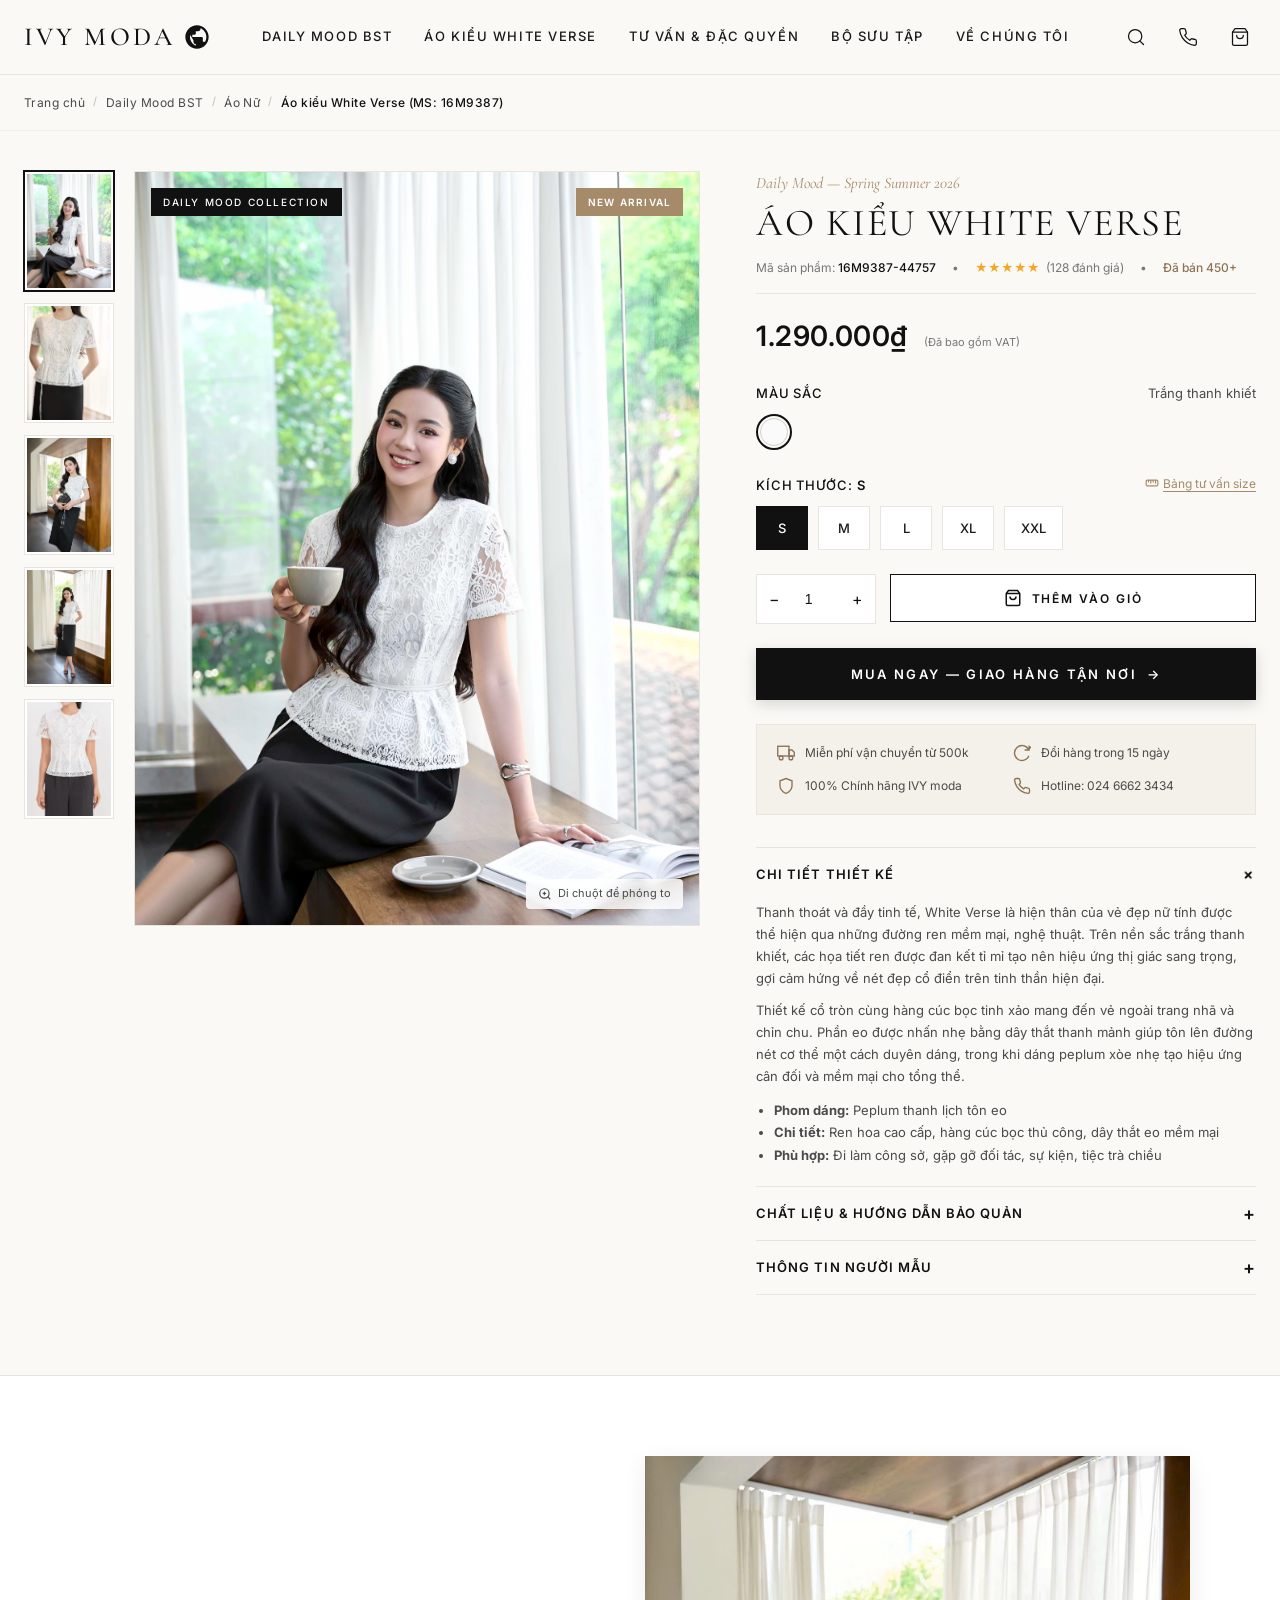
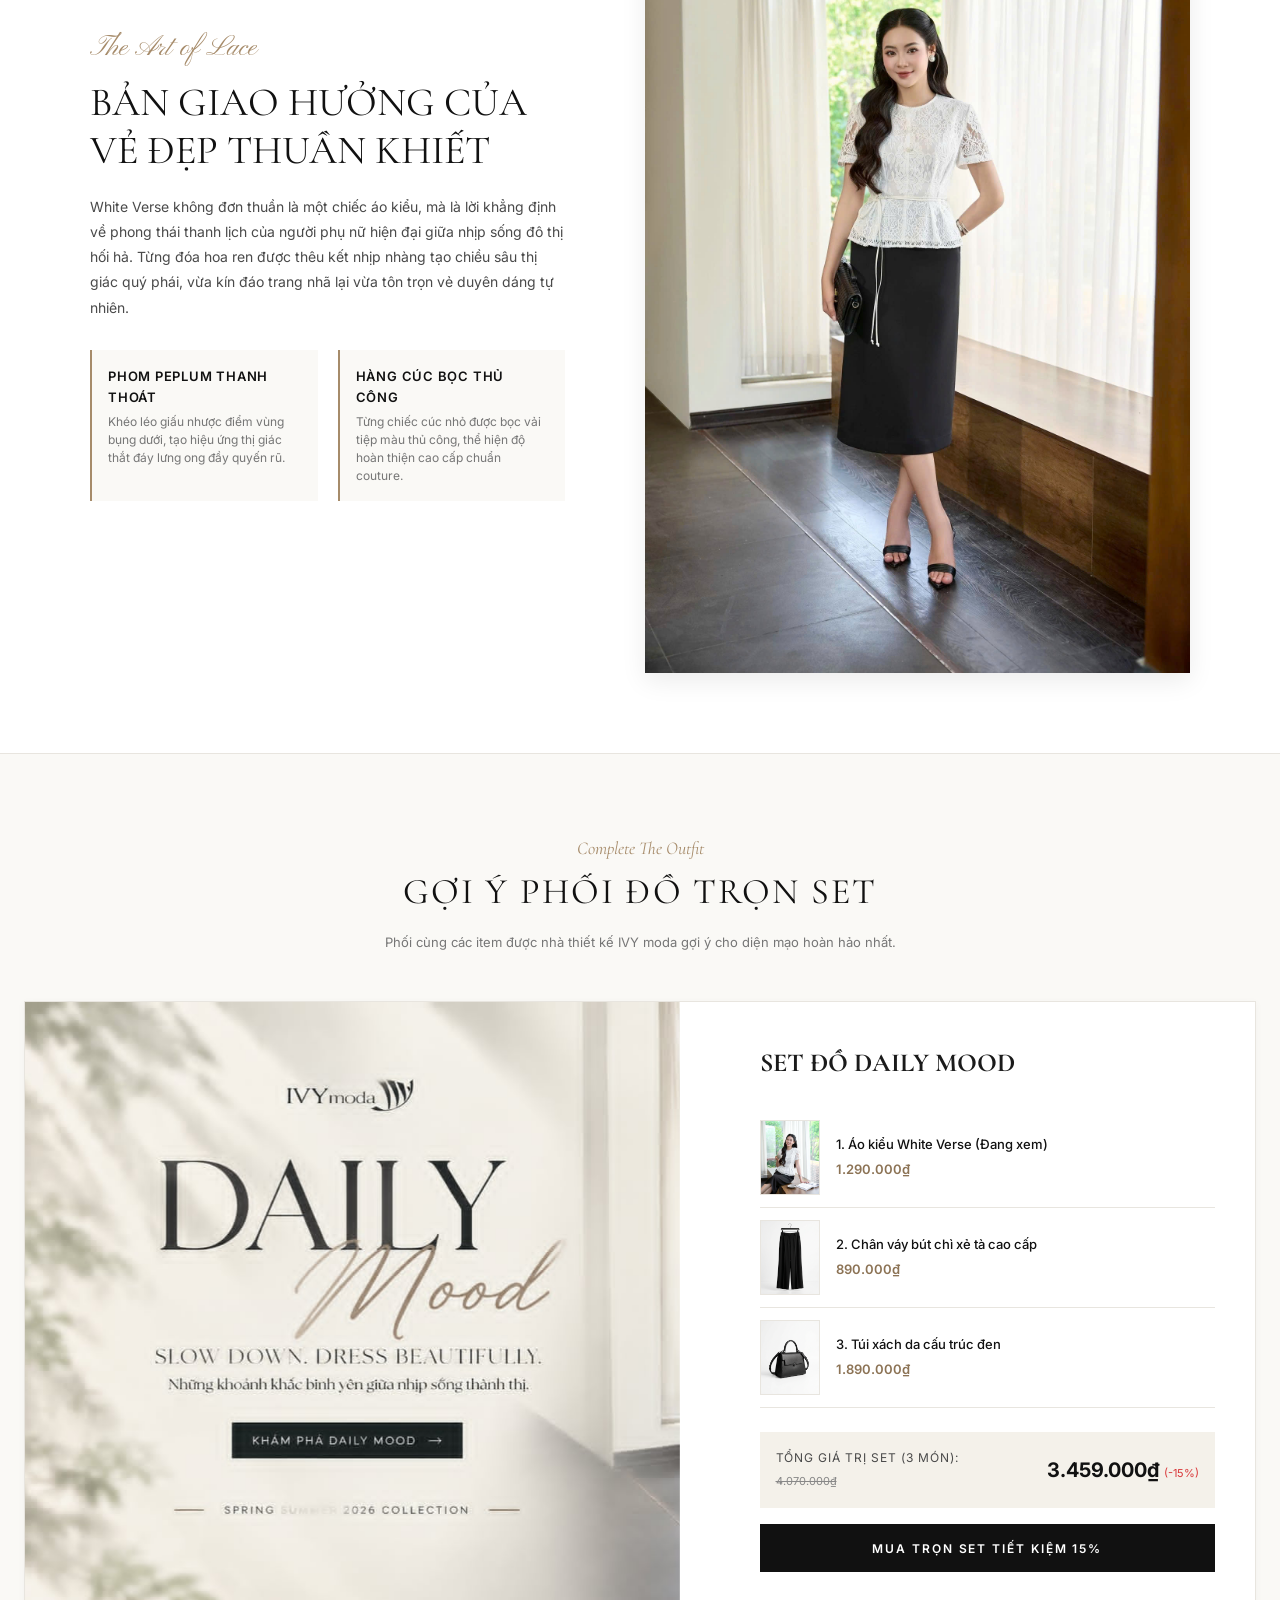
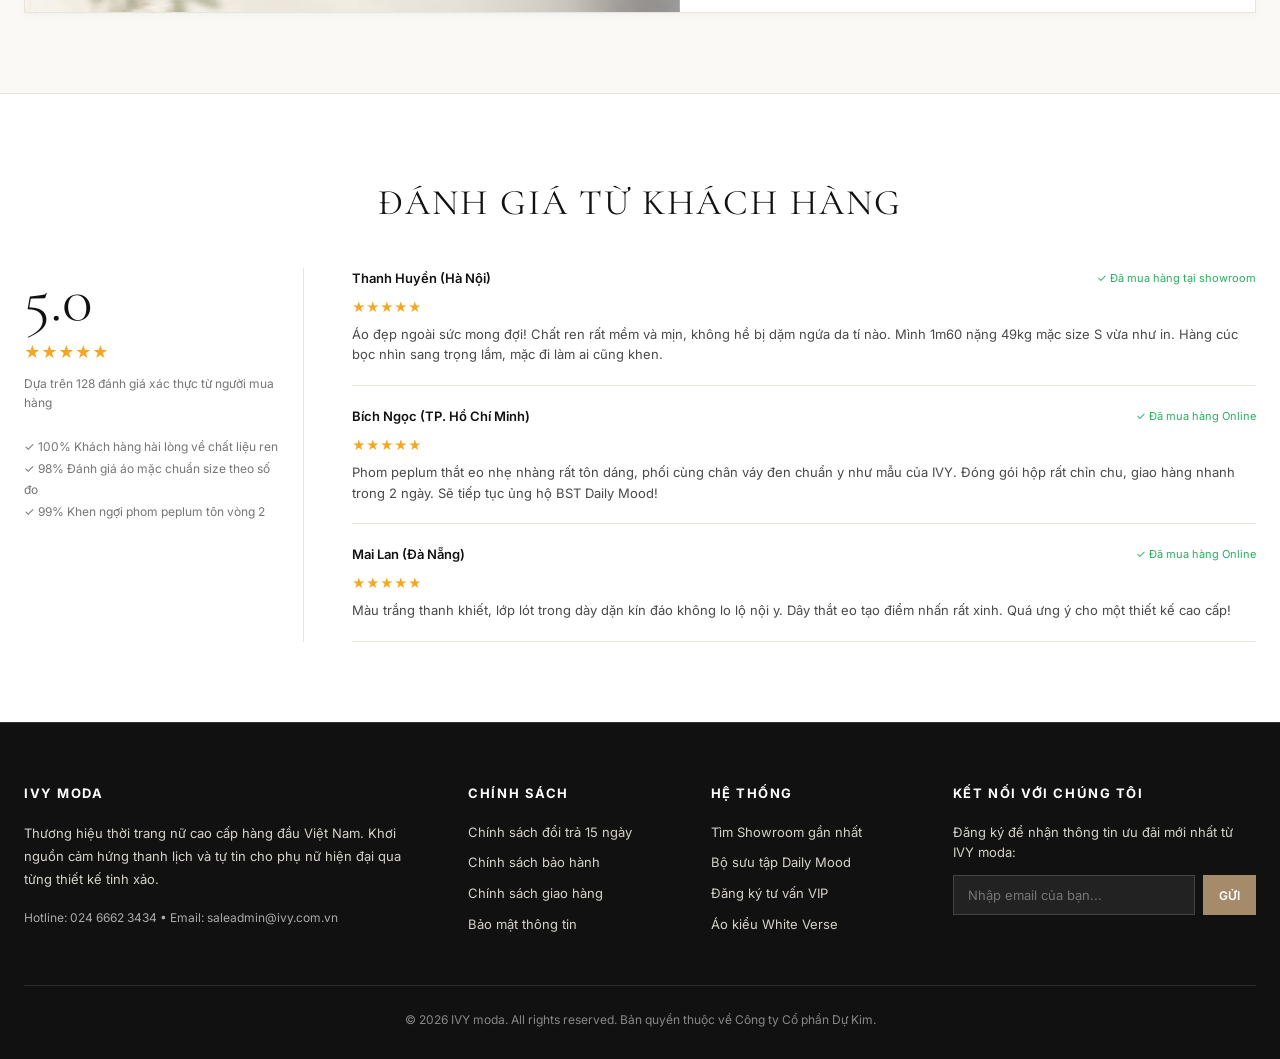
==== commit fefdb4eb: "." ====
--- a/index.html
+++ b/index.html
@@ -39,8 +39,8 @@
 
       <nav class="nav-links" aria-label="Menu chính">
         <a href="index.html">DAILY MOOD BST</a>
-        <a href="#" class="active">NỮ</a>
-        <a href="#">NAM</a>
+        <a href="product.html">ÁO KIỂU WHITE VERSE</a>
+        <a href="consultation.html">TƯ VẤN &amp; ĐẶC QUYỀN</a>
         <a href="#">BỘ SƯU TẬP</a>
         <a href="#">VỀ CHÚNG TÔI</a>
       </nav>
@@ -648,9 +648,9 @@
           <h4>HỆ THỐNG</h4>
           <ul>
             <li><a href="#">Tìm Showroom gần nhất</a></li>
-            <li><a href="#">Bộ sưu tập Daily Mood</a></li>
-            <li><a href="#">Lookbook thời trang</a></li>
-            <li><a href="#">Về thương hiệu IVY moda</a></li>
+            <li><a href="index.html">Bộ sưu tập Daily Mood</a></li>
+            <li><a href="consultation.html">Đăng ký tư vấn VIP</a></li>
+            <li><a href="product.html">Áo kiểu White Verse</a></li>
           </ul>
         </div>
         <div class="footer-col">
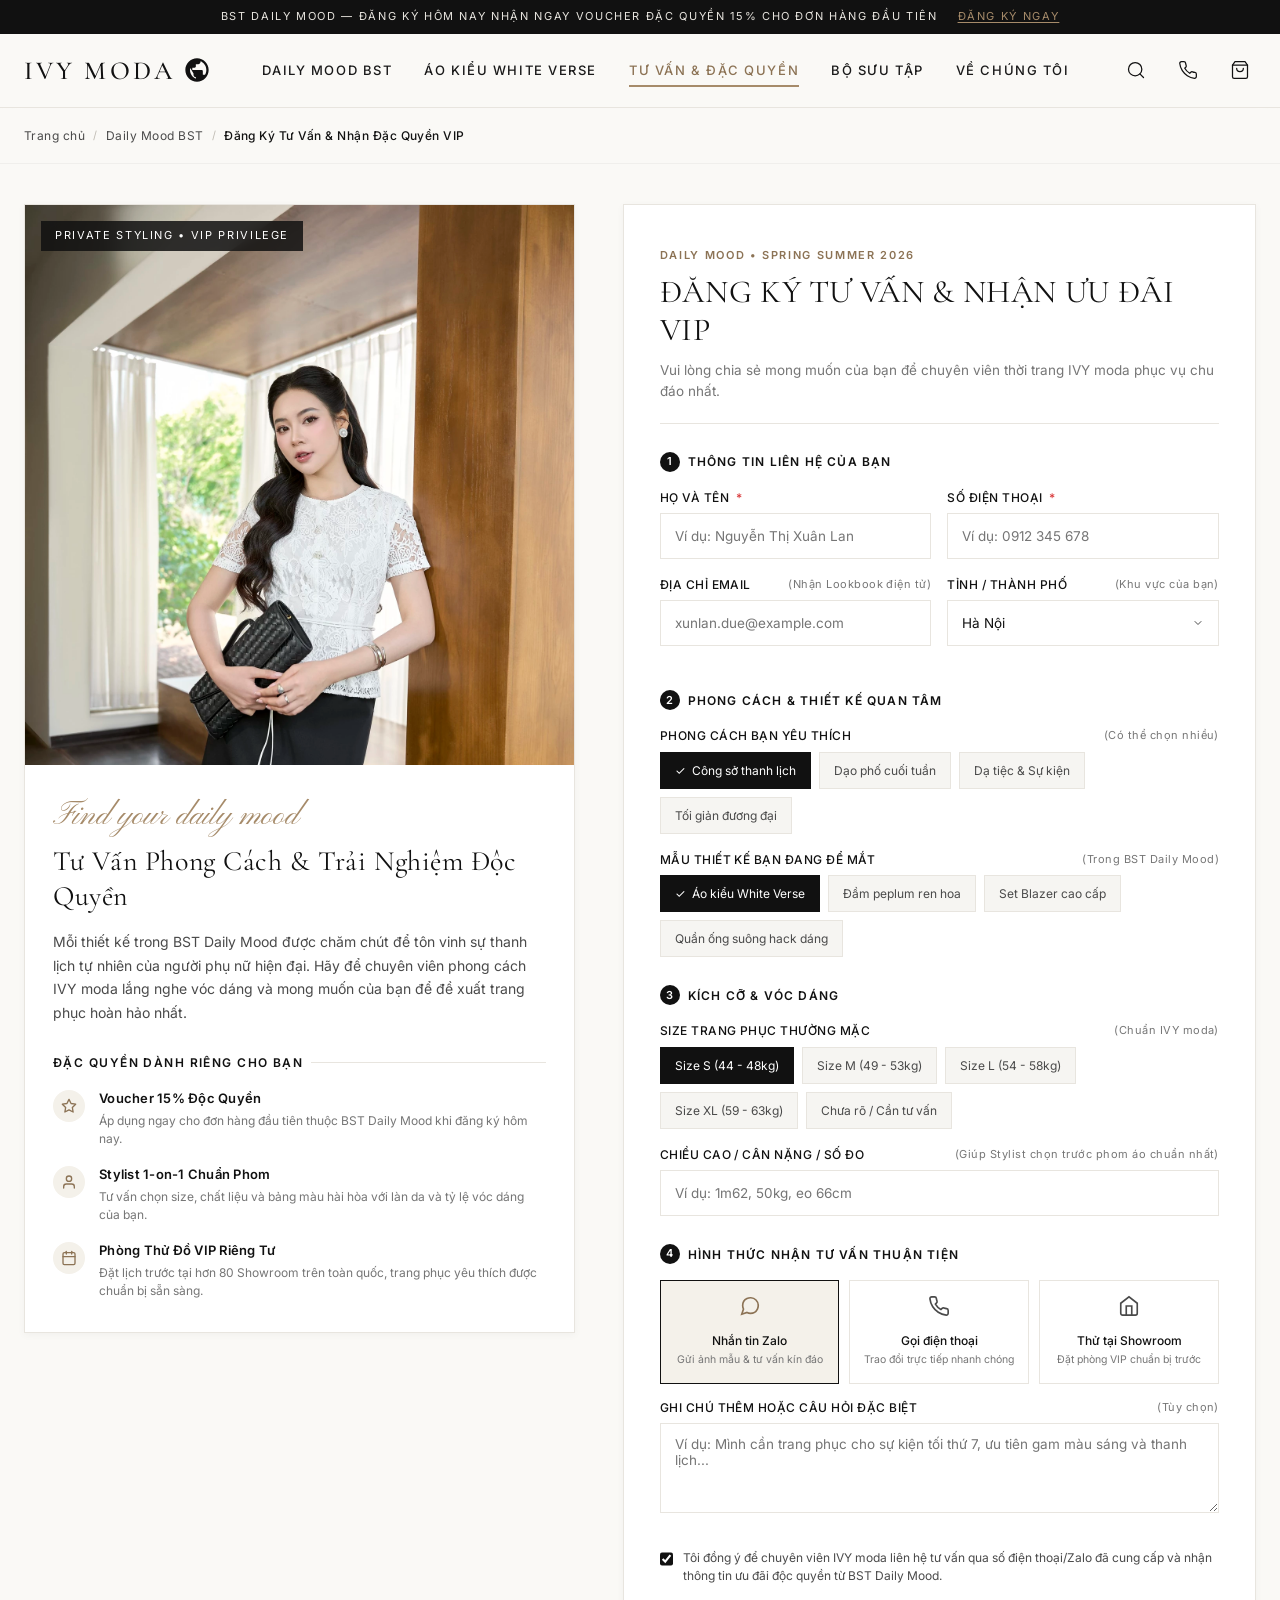
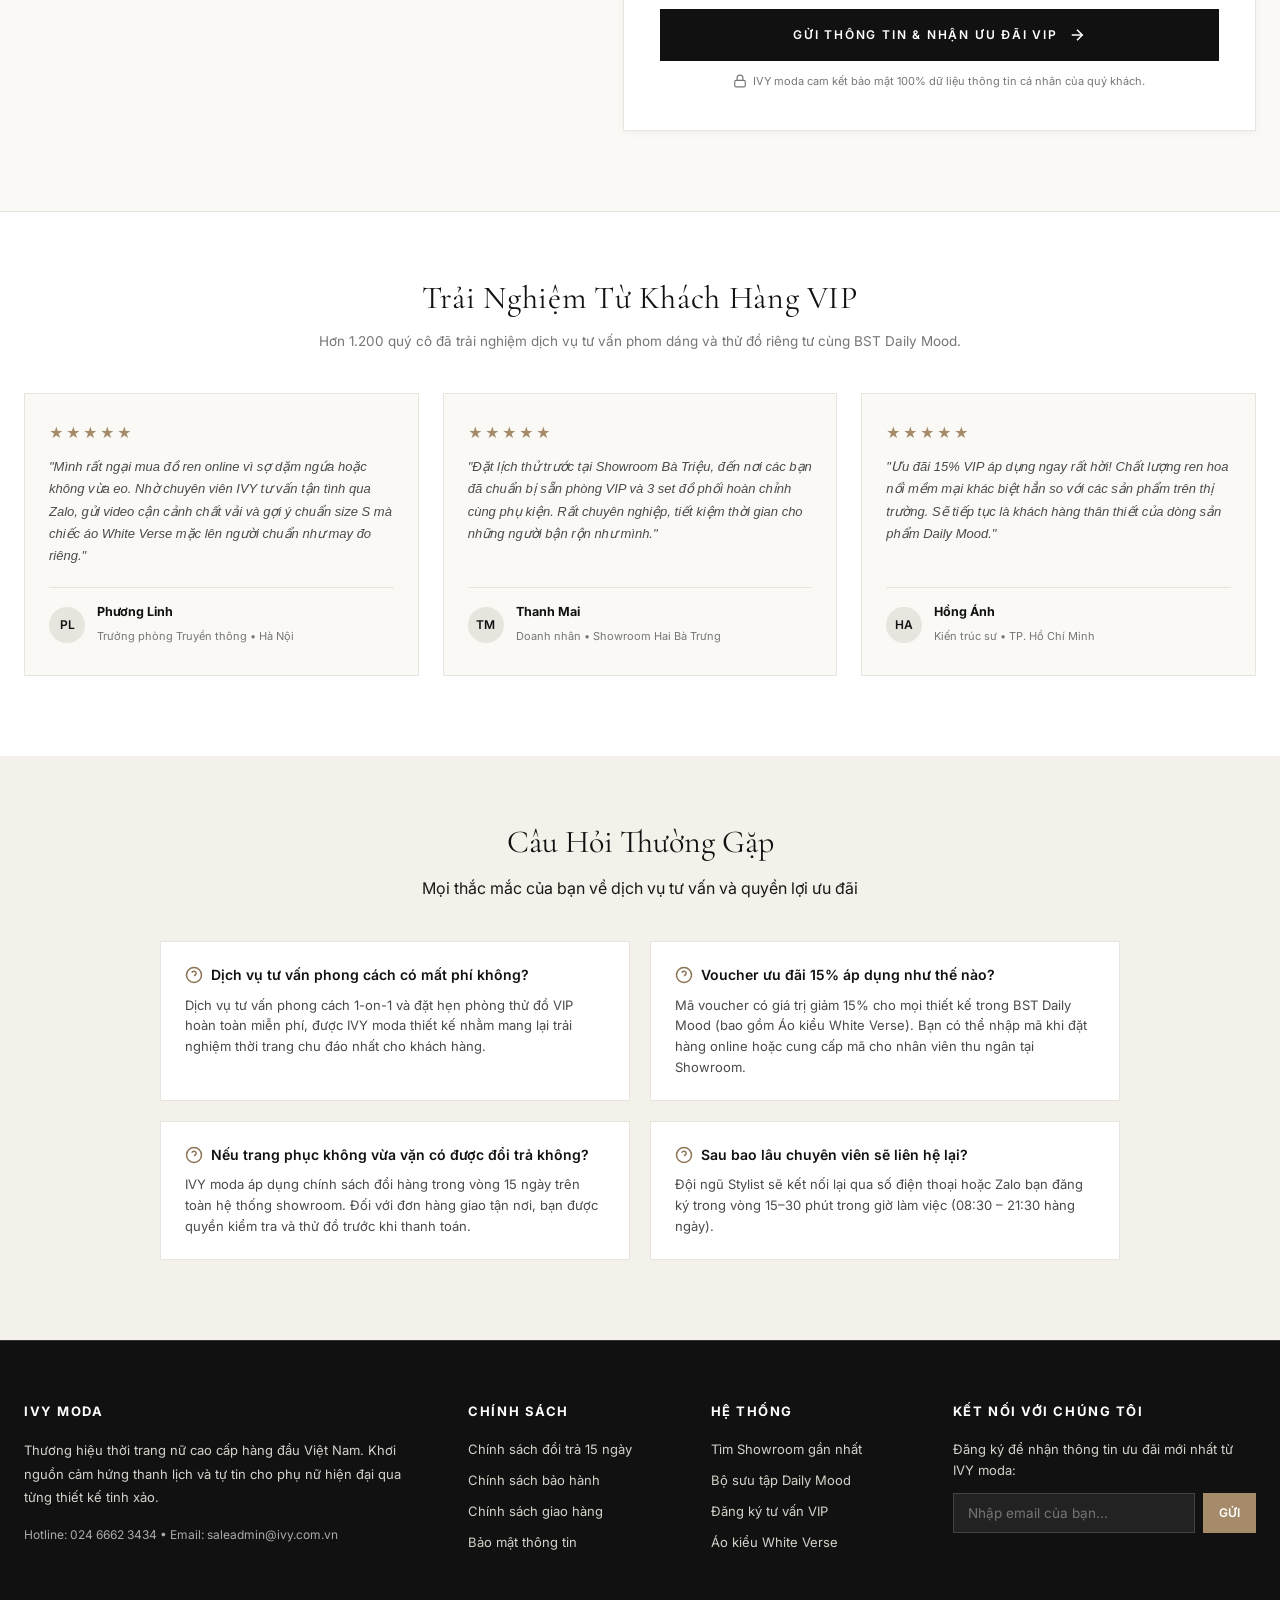
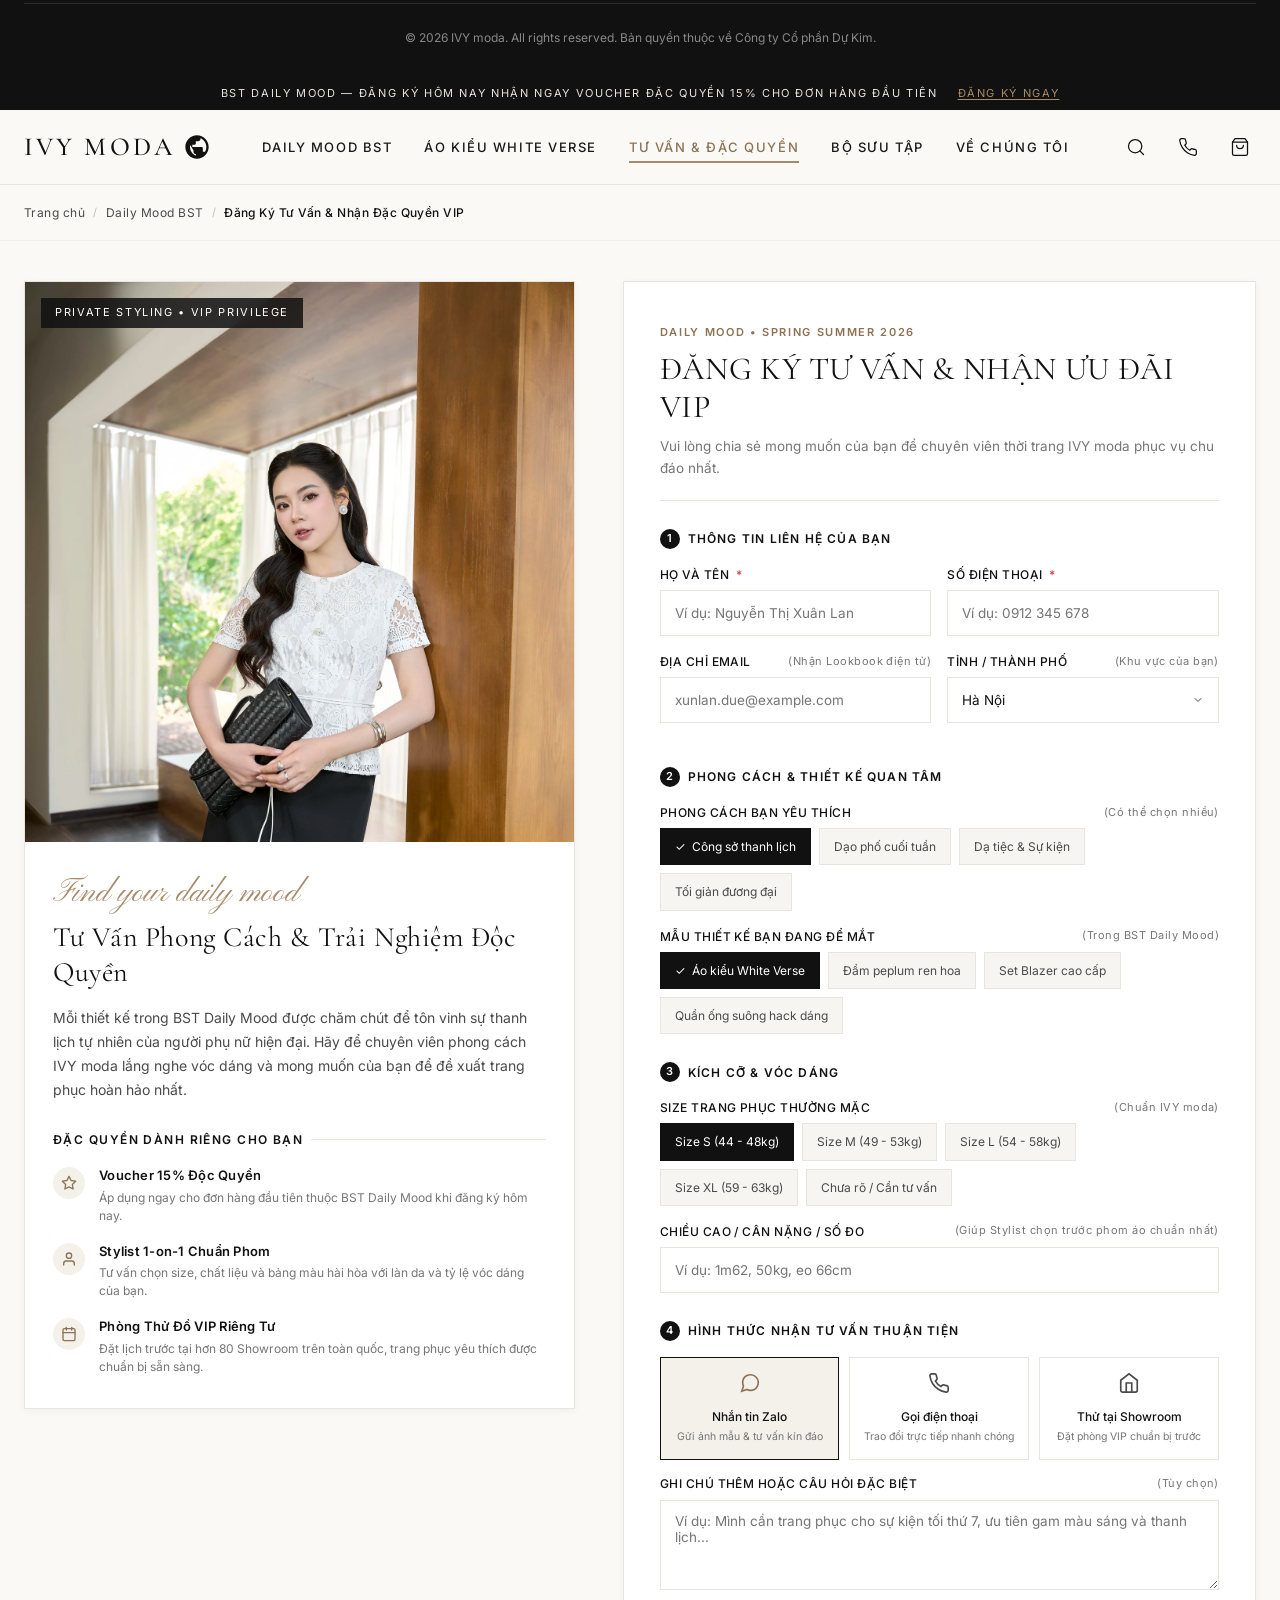
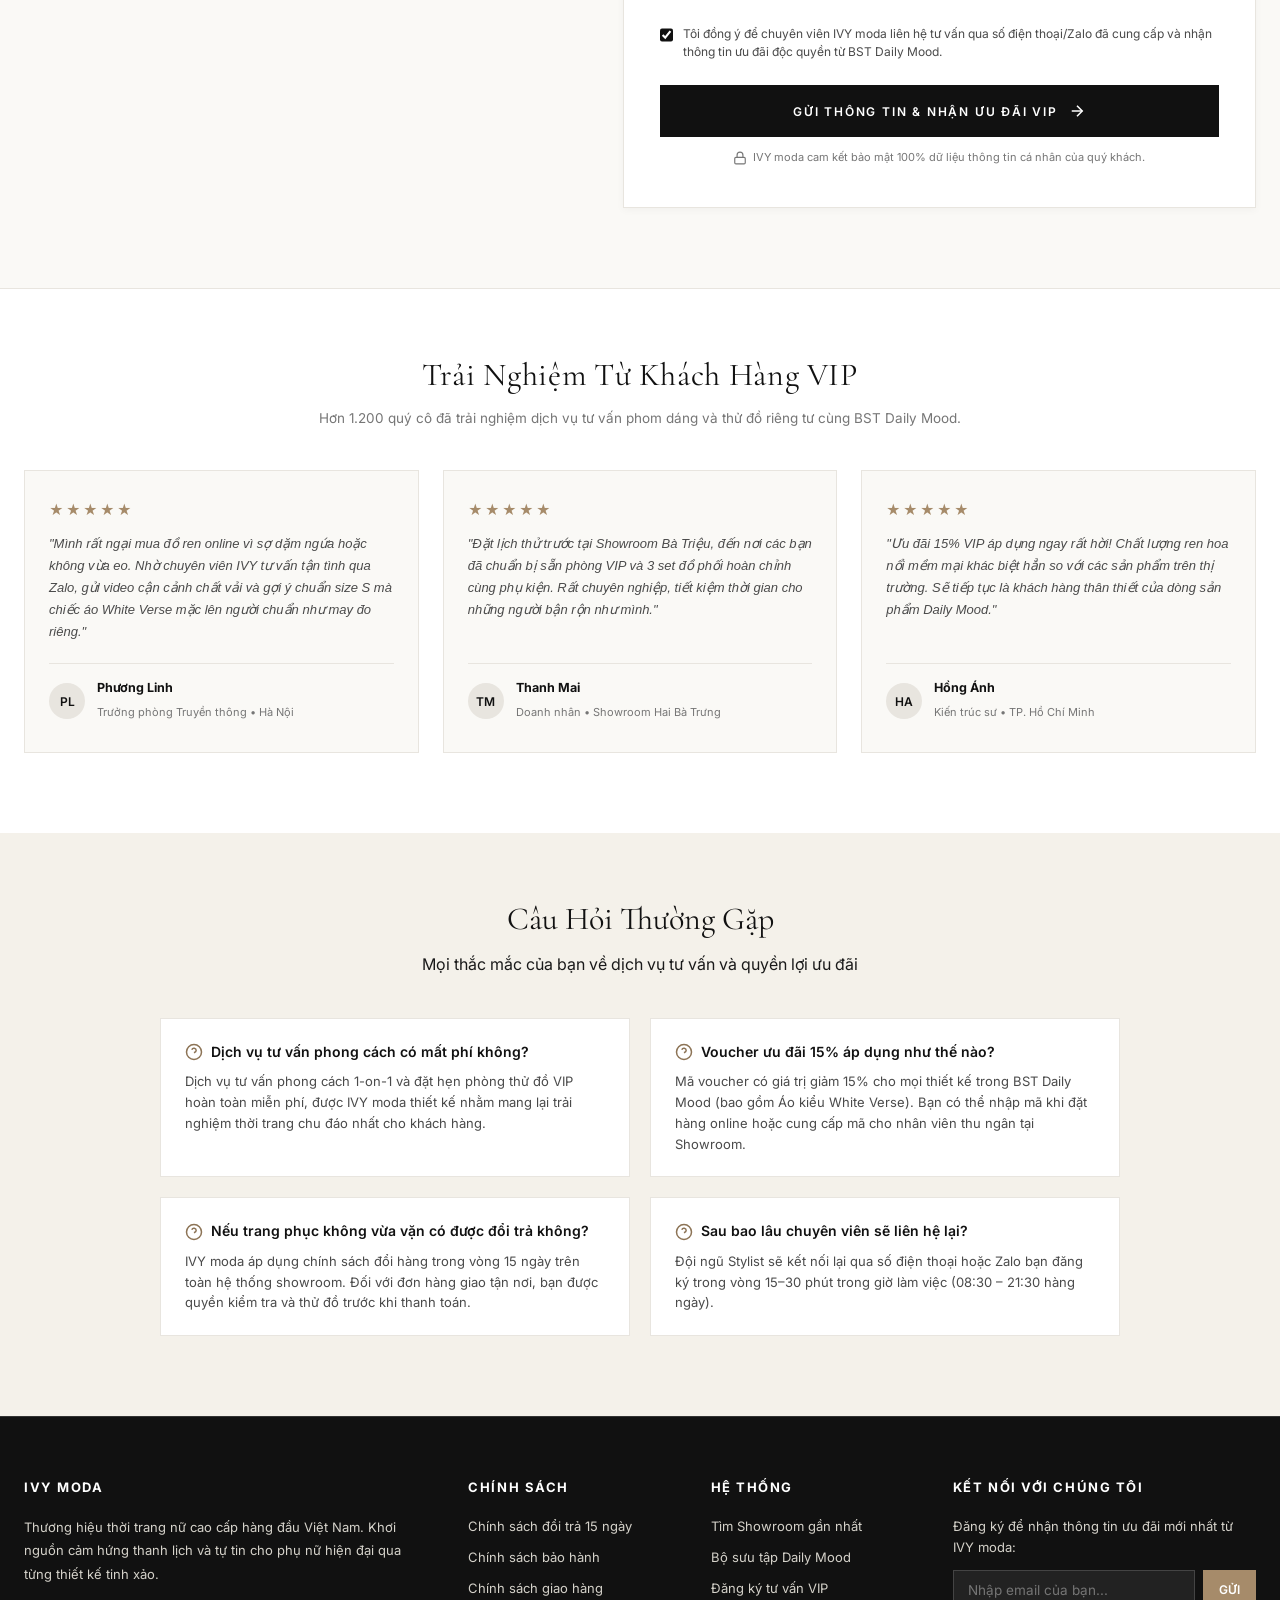
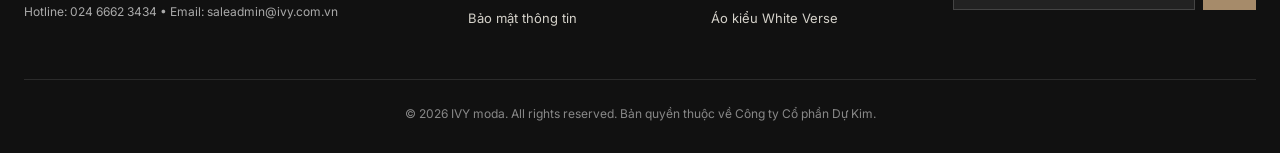
==== commit eacf6298: "update" ====
--- a/index.html
+++ b/index.html
@@ -4,12 +4,14 @@
 <head>
   <meta charset="UTF-8">
   <meta name="viewport" content="width=device-width, initial-scale=1.0">
-  <title>Áo kiểu White Verse (MS: 16M9387) | IVY moda</title>
+  <title>Đăng Ký Tư Vấn & Nhận Đặc Quyền VIP | BST Daily Mood — IVY moda</title>
   <meta name="description"
-    content="Thanh thoát và đầy tinh tế, Áo kiểu White Verse là hiện thân của vẻ đẹp nữ tính với ren hoa cao cấp, phom peplum tôn dáng từ BST Daily Mood IVY moda.">
-  <meta property="og:title" content="Áo kiểu White Verse — IVY moda">
-  <meta property="og:description" content="Phom peplum thanh lịch, ren hoa cao cấp, cúc bọc tinh xảo. BST Daily Mood.">
-  <meta property="og:image" content="assets/images/wv-1.webp">
+    content="Đăng ký tư vấn phong cách 1-on-1 và nhận mã ưu đãi VIP 15% độc quyền từ BST Daily Mood IVY moda. Trải nghiệm thử đồ phòng VIP tại hơn 80 showroom toàn quốc.">
+  <meta property="og:title" content="Đăng Ký Tư Vấn & Nhận Đặc Quyền VIP — IVY moda Daily Mood">
+  <meta property="og:description"
+    content="Nhận voucher 15% và dịch vụ Stylist riêng tư vấn chuẩn phom dáng cho BST Daily Mood.">
+  <meta property="og:image" content="assets/images/mood-city.jpg">
+  <meta property="og:type" content="website">
 
   <!-- Google Fonts -->
   <link rel="preconnect" href="https://fonts.googleapis.com">
@@ -18,11 +20,20 @@
     href="https://fonts.googleapis.com/css2?family=Cormorant+Garamond:ital,wght@0,300;0,400;0,500;0,600;1,400&family=Inter:wght@300;400;500;600;700&family=Pinyon+Script&display=swap"
     rel="stylesheet">
 
-  <!-- Stylesheet -->
+  <!-- Stylesheets -->
   <link rel="stylesheet" href="css/product.css">
+  <link rel="stylesheet" href="css/consultation.css">
 </head>
 
 <body>
+
+  <!-- ════════════════════════════════════════
+       (1) TOP ANNOUNCEMENT BAR
+       ════════════════════════════════════════ -->
+  <div class="announcement-bar">
+    <span>BST DAILY MOOD — ĐĂNG KÝ HÔM NAY NHẬN NGAY VOUCHER ĐẶC QUYỀN 15% CHO ĐƠN HÀNG ĐẦU TIÊN</span>
+    <a href="#consultationForm">ĐĂNG KÝ NGAY</a>
+  </div>
 
   <!-- ════════════════════════════════════════
        (2) SITE HEADER
@@ -40,7 +51,7 @@
       <nav class="nav-links" aria-label="Menu chính">
         <a href="index.html">DAILY MOOD BST</a>
         <a href="product.html">ÁO KIỂU WHITE VERSE</a>
-        <a href="consultation.html">TƯ VẤN &amp; ĐẶC QUYỀN</a>
+        <a href="consultation.html" class="active">TƯ VẤN &amp; ĐẶC QUYỀN</a>
         <a href="#">BỘ SƯU TẬP</a>
         <a href="#">VỀ CHÚNG TÔI</a>
       </nav>
@@ -83,390 +94,550 @@
         <li class="breadcrumb-separator">/</li>
         <li><a href="index.html">Daily Mood BST</a></li>
         <li class="breadcrumb-separator">/</li>
-        <li><a href="#">Áo Nữ</a></li>
-        <li class="breadcrumb-separator">/</li>
-        <li class="breadcrumb-current">Áo kiểu White Verse (MS: 16M9387)</li>
+        <li class="breadcrumb-current">Đăng Ký Tư Vấn &amp; Nhận Đặc Quyền VIP</li>
       </ul>
     </div>
   </div>
 
   <main>
     <!-- ════════════════════════════════════════
-         (4) MAIN PRODUCT STAGE
+         (4) MAIN CONSULTATION STAGE (SPLIT SCREEN)
          ════════════════════════════════════════ -->
-    <section class="product-main-stage">
+    <section class="consultation-section">
       <div class="container">
-        <div class="product-grid">
-
-          <!-- ── Column 1: Sticky Image Gallery ── -->
-          <div class="product-gallery">
-            <div class="gallery-thumbs" aria-label="Hình ảnh thu nhỏ">
-              <div class="thumb-item active" data-full="assets/images/wv-1.webp">
-                <img src="assets/images/wv-1.webp" alt="Áo kiểu White Verse góc chính diện">
-              </div>
-              <div class="thumb-item" data-full="assets/images/wv-2.webp">
-                <img src="assets/images/wv-2.webp" alt="Áo kiểu White Verse góc nghiêng thanh lịch">
-              </div>
-              <div class="thumb-item" data-full="assets/images/wv-3.webp">
-                <img src="assets/images/wv-3.webp" alt="Áo kiểu White Verse góc lưng">
-              </div>
-              <div class="thumb-item" data-full="assets/images/wv-4.webp">
-                <img src="assets/images/wv-4.webp" alt="Chi tiết ren hoa và hàng cúc bọc">
-              </div>
-              <div class="thumb-item" data-full="assets/images/wv-5.webp">
-                <img src="assets/images/wv-5.webp" alt="Cận cảnh cổ áo và cầu vai">
-              </div>
-            </div>
-
-            <div class="gallery-main">
-              <span class="badge-collection">DAILY MOOD COLLECTION</span>
-              <span class="badge-new">NEW ARRIVAL</span>
-              <img id="mainProductImg" src="assets/images/wv-1.webp" alt="Áo kiểu White Verse — IVY moda">
-              <div class="gallery-hint">
+        <div class="consultation-grid">
+
+          <!-- ── Column 1: Editorial Showcase & Privileges ── -->
+          <aside class="editorial-showcase" aria-label="Thông tin đặc quyền VIP">
+            <div class="editorial-image-box">
+              <img src="assets/images/wv-3.webp" alt="Người mẫu BST Daily Mood IVY moda thanh lịch dạo phố">
+              <span class="editorial-image-badge">PRIVATE STYLING • VIP PRIVILEGE</span>
+            </div>
+
+            <div class="editorial-content">
+              <span class="editorial-script-quote">Find your daily mood</span>
+              <h2 class="editorial-heading">Tư Vấn Phong Cách &amp; Trải Nghiệm Độc Quyền</h2>
+              <p class="editorial-desc">
+                Mỗi thiết kế trong BST Daily Mood được chăm chút để tôn vinh sự thanh lịch tự nhiên của người phụ nữ
+                hiện
+                đại. Hãy để chuyên viên phong cách IVY moda lắng nghe vóc dáng và mong muốn của bạn để đề xuất trang
+                phục
+                hoàn hảo nhất.
+              </p>
+
+              <div class="privilege-title">Đặc quyền dành riêng cho bạn</div>
+              <ul class="privilege-list">
+                <li class="privilege-item">
+                  <div class="privilege-icon">
+                    <svg width="16" height="16" viewBox="0 0 24 24" fill="none" stroke="currentColor" stroke-width="2"
+                      stroke-linecap="round" stroke-linejoin="round">
+                      <polygon
+                        points="12 2 15.09 8.26 22 9.27 17 14.14 18.18 21.02 12 17.77 5.82 21.02 7 14.14 2 9.27 8.91 8.26 12 2" />
+                    </svg>
+                  </div>
+                  <div class="privilege-info">
+                    <h4>Voucher 15% Độc Quyền</h4>
+                    <p>Áp dụng ngay cho đơn hàng đầu tiên thuộc BST Daily Mood khi đăng ký hôm nay.</p>
+                  </div>
+                </li>
+
+                <li class="privilege-item">
+                  <div class="privilege-icon">
+                    <svg width="16" height="16" viewBox="0 0 24 24" fill="none" stroke="currentColor" stroke-width="2"
+                      stroke-linecap="round" stroke-linejoin="round">
+                      <path d="M20 21v-2a4 4 0 0 0-4-4H8a4 4 0 0 0-4 4v2" />
+                      <circle cx="12" cy="7" r="4" />
+                    </svg>
+                  </div>
+                  <div class="privilege-info">
+                    <h4>Stylist 1-on-1 Chuẩn Phom</h4>
+                    <p>Tư vấn chọn size, chất liệu và bảng màu hài hòa với làn da và tỷ lệ vóc dáng của bạn.</p>
+                  </div>
+                </li>
+
+                <li class="privilege-item">
+                  <div class="privilege-icon">
+                    <svg width="16" height="16" viewBox="0 0 24 24" fill="none" stroke="currentColor" stroke-width="2"
+                      stroke-linecap="round" stroke-linejoin="round">
+                      <rect x="3" y="4" width="18" height="18" rx="2" ry="2" />
+                      <line x1="16" y1="2" x2="16" y2="6" />
+                      <line x1="8" y1="2" x2="8" y2="6" />
+                      <line x1="3" y1="10" x2="21" y2="10" />
+                    </svg>
+                  </div>
+                  <div class="privilege-info">
+                    <h4>Phòng Thử Đồ VIP Riêng Tư</h4>
+                    <p>Đặt lịch trước tại hơn 80 Showroom trên toàn quốc, trang phục yêu thích được chuẩn bị sẵn sàng.
+                    </p>
+                  </div>
+                </li>
+              </ul>
+            </div>
+          </aside>
+
+          <!-- ── Column 2: Lead Information Form Card ── -->
+          <div class="form-card" id="formCard">
+
+            <!-- Active Form Content -->
+            <form id="consultationForm" novalidate>
+              <div class="form-header">
+                <span class="form-badge">DAILY MOOD • SPRING SUMMER 2026</span>
+                <h1 class="form-title">ĐĂNG KÝ TƯ VẤN &amp; NHẬN ƯU ĐÃI VIP</h1>
+                <p class="form-subtitle">
+                  Vui lòng chia sẻ mong muốn của bạn để chuyên viên thời trang IVY moda phục vụ chu đáo nhất.
+                </p>
+              </div>
+
+              <!-- Fieldset 1: Contact Info -->
+              <div class="form-fieldset">
+                <div class="fieldset-legend">
+                  <span class="fieldset-number">1</span>
+                  <span>Thông tin liên hệ của bạn</span>
+                </div>
+
+                <div class="input-row">
+                  <div class="form-group">
+                    <label for="clientName">
+                      <span>Họ và tên <span class="label-req">*</span></span>
+                    </label>
+                    <input type="text" id="clientName" class="form-input" placeholder="Ví dụ: Nguyễn Thị Xuân Lan"
+                      autocomplete="name" required>
+                    <div class="error-msg">Vui lòng nhập họ tên của bạn.</div>
+                  </div>
+
+                  <div class="form-group">
+                    <label for="clientPhone">
+                      <span>Số điện thoại <span class="label-req">*</span></span>
+                    </label>
+                    <input type="tel" id="clientPhone" class="form-input" placeholder="Ví dụ: 0912 345 678"
+                      autocomplete="tel" required>
+                    <div class="error-msg">Số điện thoại không hợp lệ.</div>
+                  </div>
+                </div>
+
+                <div class="input-row">
+                  <div class="form-group">
+                    <label for="clientEmail">
+                      <span>Địa chỉ Email</span>
+                      <span class="label-hint">(Nhận Lookbook điện tử)</span>
+                    </label>
+                    <input type="email" id="clientEmail" class="form-input" placeholder="xunlan.due@example.com"
+                      autocomplete="email">
+                    <div class="error-msg">Địa chỉ email chưa chính xác.</div>
+                  </div>
+
+                  <div class="form-group">
+                    <label for="preferredCity">
+                      <span>Tỉnh / Thành phố</span>
+                      <span class="label-hint">(Khu vực của bạn)</span>
+                    </label>
+                    <select id="preferredCity" class="form-select">
+                      <option value="Hà Nội">Hà Nội</option>
+                      <option value="TP. Hồ Chí Minh">TP. Hồ Chí Minh</option>
+                      <option value="Đà Nẵng">Đà Nẵng</option>
+                      <option value="Hải Phòng">Hải Phòng</option>
+                      <option value="Quảng Ninh">Quảng Ninh</option>
+                      <option value="Cần Thơ">Cần Thơ</option>
+                      <option value="Khác">Tỉnh / Thành phố khác</option>
+                    </select>
+                  </div>
+                </div>
+              </div>
+
+              <!-- Fieldset 2: Style Interests -->
+              <div class="form-fieldset">
+                <div class="fieldset-legend">
+                  <span class="fieldset-number">2</span>
+                  <span>Phong cách &amp; Thiết kế quan tâm</span>
+                </div>
+
+                <!-- Hidden inputs for chips -->
+                <input type="hidden" id="selectedStyles" value="Công sở thanh lịch">
+                <input type="hidden" id="selectedProducts" value="Áo kiểu White Verse">
+
+                <div class="form-group">
+                  <label>
+                    <span>Phong cách bạn yêu thích</span>
+                    <span class="label-hint">(Có thể chọn nhiều)</span>
+                  </label>
+                  <div class="tag-chips-wrap">
+                    <div class="tag-chip js-chip-style is-selected" data-value="Công sở thanh lịch">
+                      <span class="chip-check">✓</span>
+                      <span>Công sở thanh lịch</span>
+                    </div>
+                    <div class="tag-chip js-chip-style" data-value="Dạo phố cuối tuần">
+                      <span class="chip-check">✓</span>
+                      <span>Dạo phố cuối tuần</span>
+                    </div>
+                    <div class="tag-chip js-chip-style" data-value="Dạ tiệc &amp; Sự kiện">
+                      <span class="chip-check">✓</span>
+                      <span>Dạ tiệc &amp; Sự kiện</span>
+                    </div>
+                    <div class="tag-chip js-chip-style" data-value="Tối giản đương đại">
+                      <span class="chip-check">✓</span>
+                      <span>Tối giản đương đại</span>
+                    </div>
+                  </div>
+                </div>
+
+                <div class="form-group">
+                  <label>
+                    <span>Mẫu thiết kế bạn đang để mắt</span>
+                    <span class="label-hint">(Trong BST Daily Mood)</span>
+                  </label>
+                  <div class="tag-chips-wrap">
+                    <div class="tag-chip js-chip-product is-selected" data-value="Áo kiểu White Verse">
+                      <span class="chip-check">✓</span>
+                      <span>Áo kiểu White Verse</span>
+                    </div>
+                    <div class="tag-chip js-chip-product" data-value="Đầm peplum ren hoa">
+                      <span class="chip-check">✓</span>
+                      <span>Đầm peplum ren hoa</span>
+                    </div>
+                    <div class="tag-chip js-chip-product" data-value="Set Blazer cao cấp">
+                      <span class="chip-check">✓</span>
+                      <span>Set Blazer cao cấp</span>
+                    </div>
+                    <div class="tag-chip js-chip-product" data-value="Quần ống suông hack dáng">
+                      <span class="chip-check">✓</span>
+                      <span>Quần ống suông hack dáng</span>
+                    </div>
+                  </div>
+                </div>
+              </div>
+
+              <!-- Fieldset 3: Size & Measurements -->
+              <div class="form-fieldset">
+                <div class="fieldset-legend">
+                  <span class="fieldset-number">3</span>
+                  <span>Kích cỡ &amp; Vóc dáng</span>
+                </div>
+
+                <input type="hidden" id="selectedSize" value="S">
+
+                <div class="form-group">
+                  <label>
+                    <span>Size trang phục thường mặc</span>
+                    <span class="label-hint">(Chuẩn IVY moda)</span>
+                  </label>
+                  <div class="tag-chips-wrap">
+                    <div class="tag-chip js-chip-size is-selected" data-value="S">Size S (44 - 48kg)</div>
+                    <div class="tag-chip js-chip-size" data-value="M">Size M (49 - 53kg)</div>
+                    <div class="tag-chip js-chip-size" data-value="L">Size L (54 - 58kg)</div>
+                    <div class="tag-chip js-chip-size" data-value="XL">Size XL (59 - 63kg)</div>
+                    <div class="tag-chip js-chip-size" data-value="Cần tư vấn">Chưa rõ / Cần tư vấn</div>
+                  </div>
+                </div>
+
+                <div class="form-group">
+                  <label for="heightWeight">
+                    <span>Chiều cao / Cân nặng / Số đo</span>
+                    <span class="label-hint">(Giúp Stylist chọn trước phom áo chuẩn nhất)</span>
+                  </label>
+                  <input type="text" id="heightWeight" class="form-input" placeholder="Ví dụ: 1m62, 50kg, eo 66cm">
+                </div>
+              </div>
+
+              <!-- Fieldset 4: Consultation Channel -->
+              <div class="form-fieldset">
+                <div class="fieldset-legend">
+                  <span class="fieldset-number">4</span>
+                  <span>Hình thức nhận tư vấn thuận tiện</span>
+                </div>
+
+                <div class="radio-options-grid">
+                  <div class="radio-card js-radio-channel is-active">
+                    <input type="radio" name="consultationChannel" value="zalo" checked>
+                    <div class="radio-icon">
+                      <svg width="22" height="22" viewBox="0 0 24 24" fill="none" stroke="currentColor"
+                        stroke-width="1.8">
+                        <path
+                          d="M21 11.5a8.38 8.38 0 0 1-.9 3.8 8.5 8.5 0 0 1-7.6 4.7 8.38 8.38 0 0 1-3.8-.9L3 21l1.9-5.7a8.38 8.38 0 0 1-.9-3.8 8.5 8.5 0 0 1 4.7-7.6 8.38 8.38 0 0 1 3.8-.9h.5a8.48 8.48 0 0 1 8 8v.5z" />
+                      </svg>
+                    </div>
+                    <span class="radio-title">Nhắn tin Zalo</span>
+                    <span class="radio-desc">Gửi ảnh mẫu &amp; tư vấn kín đáo</span>
+                  </div>
+
+                  <div class="radio-card js-radio-channel">
+                    <input type="radio" name="consultationChannel" value="call">
+                    <div class="radio-icon">
+                      <svg width="22" height="22" viewBox="0 0 24 24" fill="none" stroke="currentColor"
+                        stroke-width="1.8">
+                        <path
+                          d="M22 16.92v3a2 2 0 0 1-2.18 2 19.79 19.79 0 0 1-8.63-3.07 19.5 19.5 0 0 1-6-6 19.79 19.79 0 0 1-3.07-8.67A2 2 0 0 1 4.11 2h3a2 2 0 0 1 2 1.72 12.84 12.84 0 0 0 .7 2.81 2 2 0 0 1-.45 2.11L8.09 9.91a16 16 0 0 0 6 6l1.27-1.27a2 2 0 0 1 2.11-.45 12.84 12.84 0 0 0 2.81.7A2 2 0 0 1 22 16.92z" />
+                      </svg>
+                    </div>
+                    <span class="radio-title">Gọi điện thoại</span>
+                    <span class="radio-desc">Trao đổi trực tiếp nhanh chóng</span>
+                  </div>
+
+                  <div class="radio-card js-radio-channel">
+                    <input type="radio" name="consultationChannel" value="showroom">
+                    <div class="radio-icon">
+                      <svg width="22" height="22" viewBox="0 0 24 24" fill="none" stroke="currentColor"
+                        stroke-width="1.8">
+                        <path d="M3 9l9-7 9 7v11a2 2 0 0 1-2 2H5a2 2 0 0 1-2-2z" />
+                        <polyline points="9 22 9 12 15 12 15 22" />
+                      </svg>
+                    </div>
+                    <span class="radio-title">Thử tại Showroom</span>
+                    <span class="radio-desc">Đặt phòng VIP chuẩn bị trước</span>
+                  </div>
+                </div>
+
+                <!-- Showroom selection (Revealed if 'showroom' is selected) -->
+                <div class="showroom-picker" id="showroomPicker">
+                  <div class="input-row">
+                    <div class="form-group" style="margin-bottom: 0;">
+                      <label for="preferredShowroom">
+                        <span>Chọn cơ sở Showroom gần bạn <span class="label-req">*</span></span>
+                      </label>
+                      <select id="preferredShowroom" class="form-select">
+                        <option value="">-- Chọn Showroom thuận tiện --</option>
+                        <option value="Hà Nội - 248 Bà Triệu, Hai Bà Trưng">Hà Nội — 248 Bà Triệu, Hai Bà Trưng</option>
+                        <option value="Hà Nội - 34 Quang Trung, Hoàn Kiếm">Hà Nội — 34 Quang Trung, Hoàn Kiếm</option>
+                        <option value="Hà Nội - Vincom Mega Mall Smart City">Hà Nội — Vincom Mega Mall Smart City
+                        </option>
+                        <option value="TP.HCM - 142 Võ Thị Sáu, Quận 3">TP.HCM — 142 Võ Thị Sáu, Quận 3</option>
+                        <option value="TP.HCM - 391 Quang Trung, Gò Vấp">TP.HCM — 391 Quang Trung, Gò Vấp</option>
+                        <option value="Đà Nẵng - 150 Nguyễn Văn Linh">Đà Nẵng — 150 Nguyễn Văn Linh</option>
+                      </select>
+                      <div class="error-msg">Vui lòng chọn showroom bạn muốn ghé thử.</div>
+                    </div>
+
+                    <div class="form-group" style="margin-bottom: 0;">
+                      <label for="appointmentDate">
+                        <span>Ngày dự kiến ghé thăm</span>
+                      </label>
+                      <input type="date" id="appointmentDate" class="form-input">
+                    </div>
+                  </div>
+                </div>
+
+                <div class="form-group" style="margin-top: 14px;">
+                  <label for="clientNotes">
+                    <span>Ghi chú thêm hoặc câu hỏi đặc biệt</span>
+                    <span class="label-hint">(Tùy chọn)</span>
+                  </label>
+                  <textarea id="clientNotes" class="form-textarea"
+                    placeholder="Ví dụ: Mình cần trang phục cho sự kiện tối thứ 7, ưu tiên gam màu sáng và thanh lịch..."></textarea>
+                </div>
+              </div>
+
+              <!-- Privacy Policy Agreement -->
+              <div class="checkbox-agreement">
+                <input type="checkbox" id="privacyAgreement" checked required>
+                <label for="privacyAgreement">
+                  Tôi đồng ý để chuyên viên IVY moda liên hệ tư vấn qua số điện thoại/Zalo đã cung cấp và nhận thông tin
+                  ưu đãi độc quyền từ BST Daily Mood.
+                </label>
+              </div>
+
+              <!-- Submit Button -->
+              <button type="submit" class="btn-submit-consultation" id="submitBtn">
+                <span class="btn-spinner"></span>
+                <span class="btn-text">GỬI THÔNG TIN &amp; NHẬN ƯU ĐÃI VIP</span>
+                <svg width="18" height="18" viewBox="0 0 24 24" fill="none" stroke="currentColor" stroke-width="2">
+                  <line x1="5" y1="12" x2="19" y2="12" />
+                  <polyline points="12 5 19 12 12 19" />
+                </svg>
+              </button>
+
+              <div class="security-note">
                 <svg width="14" height="14" viewBox="0 0 24 24" fill="none" stroke="currentColor" stroke-width="2">
-                  <circle cx="11" cy="11" r="8" />
-                  <line x1="21" y1="21" x2="16.65" y2="16.65" />
-                  <line x1="11" y1="8" x2="11" y2="14" />
-                  <line x1="8" y1="11" x2="14" y2="11" />
+                  <rect x="3" y="11" width="18" height="11" rx="2" ry="2" />
+                  <path d="M7 11V7a5 5 0 0 1 10 0v4" />
                 </svg>
-                <span>Di chuột để phóng to</span>
-              </div>
-            </div>
-          </div>
-
-          <!-- ── Column 2: Purchasing & Specs Panel ── -->
-          <div class="product-info-panel">
-            <span class="product-collection-sub">Daily Mood — Spring Summer 2026</span>
-            <h1 class="product-title">ÁO KIỂU WHITE VERSE</h1>
-
-            <div class="product-meta-row">
-              <div class="product-sku">Mã sản phẩm: <strong>16M9387-44757</strong></div>
-              <span>•</span>
-              <div class="product-rating">
-                <span>★★★★★</span>
-                <span class="rating-count">(128 đánh giá)</span>
-              </div>
-              <span>•</span>
-              <div class="product-sold" style="color: var(--color-gold-dark); font-weight: 500;">Đã bán 450+</div>
-            </div>
-
-            <div class="product-price-box">
-              <div class="product-price-current">1.290.000₫</div>
-              <div class="product-vat-tag">(Đã bao gồm VAT)</div>
-            </div>
-
-            <!-- Color Swatch -->
-            <div class="option-block">
-              <div class="option-header">
-                <span class="option-title">MÀU SẮC</span>
-                <span class="option-selected-val">Trắng thanh khiết</span>
-              </div>
-              <div class="color-list">
-                <div class="color-btn active" title="Trắng thanh khiết">
-                  <div class="color-swatch-circle"></div>
-                </div>
-              </div>
-            </div>
-
-            <!-- Size Selector -->
-            <div class="option-block">
-              <div class="option-header">
-                <span class="option-title">KÍCH THƯỚC: <span id="selectedSizeLabel"
-                    style="color: var(--color-ink); font-weight: 600;">S</span></span>
-                <a href="#size-guide" class="size-guide-link" id="openSizeGuide">
-                  <svg width="14" height="14" viewBox="0 0 24 24" fill="none" stroke="currentColor" stroke-width="2">
-                    <rect x="2" y="7" width="20" height="10" rx="2" />
-                    <line x1="6" y1="7" x2="6" y2="11" />
-                    <line x1="10" y1="7" x2="10" y2="13" />
-                    <line x1="14" y1="7" x2="14" y2="11" />
-                    <line x1="18" y1="7" x2="18" y2="13" />
-                  </svg>
-                  Bảng tư vấn size
+                <span>IVY moda cam kết bảo mật 100% dữ liệu thông tin cá nhân của quý khách.</span>
+              </div>
+            </form>
+
+            <!-- Success State Card (Shown after submission) -->
+            <div class="success-card" id="successCard" role="region" aria-live="polite">
+              <div class="success-icon-wrap">
+                <svg width="32" height="32" viewBox="0 0 24 24" fill="none" stroke="currentColor" stroke-width="2.5"
+                  stroke-linecap="round" stroke-linejoin="round">
+                  <path d="M22 11.08V12a10 10 0 1 1-5.93-9.14" />
+                  <polyline points="22 4 12 14.01 9 11.01" />
+                </svg>
+              </div>
+
+              <h2 class="success-title">TIẾP NHẬN THÀNH CÔNG</h2>
+              <p class="success-message">
+                Xin cảm ơn <strong id="successClientName" style="color: var(--color-ink);">Quý khách</strong>. Chuyên
+                viên tư vấn phong cách của IVY moda sẽ liên hệ đến số <strong id="successPhone"
+                  style="color: var(--color-ink);"></strong> trong vòng 15–30 phút để hỗ trợ chi tiết.
+              </p>
+
+              <!-- VIP Voucher Code Ticket -->
+              <div class="voucher-ticket">
+                <div class="voucher-ticket-header">
+                  <span class="voucher-badge">MÃ ƯU ĐÃI VIP CỦA BẠN (-15%)</span>
+                  <span style="font-size: 11px; color: var(--color-gray);">Hạn dùng: 30 ngày</span>
+                </div>
+                <div class="voucher-code-row">
+                  <span class="voucher-code" id="successVoucherCode">DM-VIP8899</span>
+                  <button type="button" class="btn-copy-code" id="copyVoucherBtn" aria-label="Sao chép mã voucher">
+                    SAO CHÉP MÃ
+                  </button>
+                </div>
+                <div class="voucher-note">
+                  * Áp dụng khi mua sắm trực tiếp tại hệ thống Showroom hoặc đặt hàng trực tuyến trên website IVY moda
+                  cho BST Daily Mood.
+                </div>
+              </div>
+
+              <div class="success-actions">
+                <a href="product.html" class="btn-success-action btn-success-primary">
+                  KHÁM PHÁ ÁO KIỂU WHITE VERSE
                 </a>
-              </div>
-              <div class="size-list">
-                <button type="button" class="size-btn active" data-size="S">S</button>
-                <button type="button" class="size-btn" data-size="M">M</button>
-                <button type="button" class="size-btn" data-size="L">L</button>
-                <button type="button" class="size-btn" data-size="XL">XL</button>
-                <button type="button" class="size-btn" data-size="XXL">XXL</button>
-              </div>
-            </div>
-
-            <!-- Quantity & Add to Cart -->
-            <div class="purchase-row">
-              <div class="qty-stepper">
-                <button type="button" class="qty-btn" id="qtyMinus">−</button>
-                <input type="number" class="qty-input" id="qtyInput" value="1" min="1" max="99" aria-label="Số lượng">
-                <button type="button" class="qty-btn" id="qtyPlus">+</button>
-              </div>
-              <button type="button" class="btn-add-cart js-add-to-cart">
-                <svg width="18" height="18" viewBox="0 0 24 24" fill="none" stroke="currentColor" stroke-width="2">
-                  <path d="M6 2L3 6v14a2 2 0 002 2h14a2 2 0 002-2V6l-3-4z" />
-                  <line x1="3" y1="6" x2="21" y2="6" />
-                  <path d="M16 10a4 4 0 01-8 0" />
-                </svg>
-                <span>THÊM VÀO GIỎ</span>
-              </button>
-            </div>
-
-            <button type="button" class="btn-buy-now js-buy-now">
-              <span>MUA NGAY — GIAO HÀNG TẬN NƠI</span>
-              <span>&rarr;</span>
-            </button>
-
-            <!-- Service Guarantees -->
-            <div class="service-badges">
-              <div class="service-item">
-                <svg width="18" height="18" viewBox="0 0 24 24" fill="none" stroke="currentColor" stroke-width="1.8">
-                  <rect x="1" y="3" width="15" height="13" />
-                  <polygon points="16 8 20 8 23 11 23 16 16 16 16 8" />
-                  <circle cx="5.5" cy="18.5" r="2.5" />
-                  <circle cx="18.5" cy="18.5" r="2.5" />
-                </svg>
-                <span>Miễn phí vận chuyển từ 500k</span>
-              </div>
-              <div class="service-item">
-                <svg width="18" height="18" viewBox="0 0 24 24" fill="none" stroke="currentColor" stroke-width="1.8">
-                  <path d="M21.5 2v6h-6M21.34 15.57a10 10 0 1 1-.57-8.38l5.67-5.67" />
-                </svg>
-                <span>Đổi hàng trong 15 ngày</span>
-              </div>
-              <div class="service-item">
-                <svg width="18" height="18" viewBox="0 0 24 24" fill="none" stroke="currentColor" stroke-width="1.8">
-                  <path d="M12 22s8-4 8-10V5l-8-3-8 3v7c0 6 8 10 8 10z" />
-                </svg>
-                <span>100% Chính hãng IVY moda</span>
-              </div>
-              <div class="service-item">
-                <svg width="18" height="18" viewBox="0 0 24 24" fill="none" stroke="currentColor" stroke-width="1.8">
-                  <path
-                    d="M22 16.92v3a2 2 0 0 1-2.18 2 19.79 19.79 0 0 1-8.63-3.07 19.5 19.5 0 0 1-6-6 19.79 19.79 0 0 1-3.07-8.67A2 2 0 0 1 4.11 2h3a2 2 0 0 1 2 1.72 12.84 12.84 0 0 0 .7 2.81 2 2 0 0 1-.45 2.11L8.09 9.91a16 16 0 0 0 6 6l1.27-1.27a2 2 0 0 1 2.11-.45 12.84 12.84 0 0 0 2.81.7A2 2 0 0 1 22 16.92z" />
-                </svg>
-                <span>Hotline: 024 6662 3434</span>
-              </div>
-            </div>
-
-            <!-- Product Accordion -->
-            <div class="product-accordion">
-              <div class="accordion-item active">
-                <button type="button" class="accordion-header">
-                  <span>CHI TIẾT THIẾT KẾ</span>
-                  <span class="accordion-icon">+</span>
-                </button>
-                <div class="accordion-content">
-                  <p>Thanh thoát và đầy tinh tế, White Verse là hiện thân của vẻ đẹp nữ tính được thể hiện qua những
-                    đường ren mềm mại, nghệ thuật. Trên nền sắc trắng thanh khiết, các họa tiết ren được đan kết tỉ mỉ
-                    tạo nên hiệu ứng thị giác sang trọng, gợi cảm hứng về nét đẹp cổ điển trên tinh thần hiện đại.</p>
-                  <p style="margin-top: 10px;">Thiết kế cổ tròn cùng hàng cúc bọc tinh xảo mang đến vẻ ngoài trang nhã
-                    và chỉn chu. Phần eo được nhấn nhẹ bằng dây thắt thanh mảnh giúp tôn lên đường nét cơ thể một cách
-                    duyên dáng, trong khi dáng peplum xòe nhẹ tạo hiệu ứng cân đối và mềm mại cho tổng thể.</p>
-                  <ul style="margin-top: 12px; padding-left: 18px;">
-                    <li><strong>Phom dáng:</strong> Peplum thanh lịch tôn eo</li>
-                    <li><strong>Chi tiết:</strong> Ren hoa cao cấp, hàng cúc bọc thủ công, dây thắt eo mềm mại</li>
-                    <li><strong>Phù hợp:</strong> Đi làm công sở, gặp gỡ đối tác, sự kiện, tiệc trà chiều</li>
-                  </ul>
-                </div>
-              </div>
-
-              <div class="accordion-item">
-                <button type="button" class="accordion-header">
-                  <span>CHẤT LIỆU & HƯỚNG DẪN BẢO QUẢN</span>
-                  <span class="accordion-icon">+</span>
-                </button>
-                <div class="accordion-content">
-                  <p><strong>Chất liệu:</strong> Ren mềm cao cấp dệt họa tiết nổi, phối lớp lót habutai mềm mịn, thoáng
-                    nhẹ, thấm hút mồ hôi tốt.</p>
-                  <ul style="margin-top: 10px; padding-left: 18px;">
-                    <li>Giặt tay bằng nước lạnh hoặc giặt máy chế độ nhẹ (cho vào túi giặt).</li>
-                    <li>Không sử dụng chất tẩy mạnh chứa clo để bảo vệ sắc trắng tinh khiết.</li>
-                    <li>Ủi ở nhiệt độ thấp hoặc sử dụng bàn ủi hơi nước.</li>
-                    <li>Phơi trong bóng râm, tránh ánh nắng gắt trực tiếp.</li>
-                  </ul>
-                </div>
-              </div>
-
-              <div class="accordion-item">
-                <button type="button" class="accordion-header">
-                  <span>THÔNG TIN NGƯỜI MẪU</span>
-                  <span class="accordion-icon">+</span>
-                </button>
-                <div class="accordion-content">
-                  <p>Người mẫu trong lookbook chính thức của bộ sưu tập Daily Mood:</p>
-                  <table class="model-stats-table">
-                    <tr>
-                      <td>Chiều cao</td>
-                      <td>164 cm</td>
-                    </tr>
-                    <tr>
-                      <td>Cân nặng</td>
-                      <td>48 kg</td>
-                    </tr>
-                    <tr>
-                      <td>Số đo 3 vòng</td>
-                      <td>85 – 62 – 90 cm</td>
-                    </tr>
-                    <tr>
-                      <td>Size mặc chụp</td>
-                      <td>Size S chuẩn phom</td>
-                    </tr>
-                  </table>
-                </div>
-              </div>
-            </div>
-
-          </div>
+                <a href="index.html" class="btn-success-action btn-success-outline">
+                  VỀ TRANG BST DAILY MOOD
+                </a>
+              </div>
+            </div>
+
+          </div>
+
         </div>
       </div>
     </section>
 
     <!-- ════════════════════════════════════════
-         (5) STORY & CRAFTSMANSHIP
+         (5) VIP TESTIMONIALS SECTION
          ════════════════════════════════════════ -->
-    <section class="product-story-section">
+    <section class="vip-reviews-section">
       <div class="container">
-        <div class="story-container">
-          <div class="story-text-wrap">
-            <div class="story-tag">The Art of Lace</div>
-            <h2 class="story-heading">Bản Giao Hưởng Của Vẻ Đẹp Thuần Khiết</h2>
-            <p class="story-desc">
-              White Verse không đơn thuần là một chiếc áo kiểu, mà là lời khẳng định về phong thái thanh lịch của người
-              phụ nữ hiện đại giữa nhịp sống đô thị hối hả. Từng đóa hoa ren được thêu kết nhịp nhàng tạo chiều sâu thị
-              giác quý phái, vừa kín đáo trang nhã lại vừa tôn trọn vẻ duyên dáng tự nhiên.
-            </p>
-            <div class="story-features">
-              <div class="feature-box">
-                <h4>Phom Peplum Thanh Thoát</h4>
-                <p>Khéo léo giấu nhược điểm vùng bụng dưới, tạo hiệu ứng thị giác thắt đáy lưng ong đầy quyến rũ.</p>
-              </div>
-              <div class="feature-box">
-                <h4>Hàng Cúc Bọc Thủ Công</h4>
-                <p>Từng chiếc cúc nhỏ được bọc vải tiệp màu thủ công, thể hiện độ hoàn thiện cao cấp chuẩn couture.</p>
-              </div>
-            </div>
-          </div>
-          <div class="story-img-wrap">
-            <img src="assets/images/right.jpg" alt="Bộ sưu tập Daily Mood — người mẫu diện White Verse">
+        <div class="vip-reviews-header">
+          <h3>Trải Nghiệm Từ Khách Hàng VIP</h3>
+          <p>Hơn 1.200 quý cô đã trải nghiệm dịch vụ tư vấn phom dáng và thử đồ riêng tư cùng BST Daily Mood.</p>
+        </div>
+
+        <div class="vip-reviews-grid">
+          <div class="vip-review-card">
+            <div>
+              <div class="vip-review-stars">★★★★★</div>
+              <p class="vip-review-text">
+                "Mình rất ngại mua đồ ren online vì sợ dặm ngứa hoặc không vừa eo. Nhờ chuyên viên IVY tư vấn tận tình
+                qua Zalo, gửi video cận cảnh chất vải và gợi ý chuẩn size S mà chiếc áo White Verse mặc lên người chuẩn
+                như may đo riêng."
+              </p>
+            </div>
+            <div class="vip-review-author">
+              <div class="vip-review-avatar">PL</div>
+              <div class="vip-review-meta">
+                <strong>Phương Linh</strong>
+                <span>Trưởng phòng Truyền thông • Hà Nội</span>
+              </div>
+            </div>
+          </div>
+
+          <div class="vip-review-card">
+            <div>
+              <div class="vip-review-stars">★★★★★</div>
+              <p class="vip-review-text">
+                "Đặt lịch thử trước tại Showroom Bà Triệu, đến nơi các bạn đã chuẩn bị sẵn phòng VIP và 3 set đồ phối
+                hoàn chỉnh cùng phụ kiện. Rất chuyên nghiệp, tiết kiệm thời gian cho những người bận rộn như mình."
+              </p>
+            </div>
+            <div class="vip-review-author">
+              <div class="vip-review-avatar">TM</div>
+              <div class="vip-review-meta">
+                <strong>Thanh Mai</strong>
+                <span>Doanh nhân • Showroom Hai Bà Trưng</span>
+              </div>
+            </div>
+          </div>
+
+          <div class="vip-review-card">
+            <div>
+              <div class="vip-review-stars">★★★★★</div>
+              <p class="vip-review-text">
+                "Ưu đãi 15% VIP áp dụng ngay rất hời! Chất lượng ren hoa nổi mềm mại khác biệt hẳn so với các sản phẩm
+                trên thị trường. Sẽ tiếp tục là khách hàng thân thiết của dòng sản phẩm Daily Mood."
+              </p>
+            </div>
+            <div class="vip-review-author">
+              <div class="vip-review-avatar">HA</div>
+              <div class="vip-review-meta">
+                <strong>Hồng Ánh</strong>
+                <span>Kiến trúc sư • TP. Hồ Chí Minh</span>
+              </div>
+            </div>
           </div>
         </div>
       </div>
     </section>
 
     <!-- ════════════════════════════════════════
-         (6) MIX & MATCH — SHOP THE LOOK
+         (6) FAQ SECTION
          ════════════════════════════════════════ -->
-    <section class="mix-match-section">
+    <section class="consultation-faq-section">
       <div class="container">
-        <div class="section-header-center">
-          <span class="section-subtitle">Complete The Outfit</span>
-          <h2 class="section-title">GỢI Ý PHỐI ĐỒ TRỌN SET</h2>
-          <p class="section-desc">Phối cùng các item được nhà thiết kế IVY moda gợi ý cho diện mạo hoàn hảo nhất.</p>
-        </div>
-
-        <div class="look-bundle-grid">
-          <div class="look-visual">
-            <img src="assets/images/template.jpg" alt="Set đồ hoàn chỉnh phong cách Daily Mood">
-          </div>
-          <div class="look-items-list">
-            <h3>SET ĐỒ DAILY MOOD</h3>
-
-            <div class="bundle-item">
-              <img src="assets/images/wv-1.webp" alt="Áo kiểu White Verse" class="bundle-item-img">
-              <div class="bundle-item-info">
-                <div class="bundle-item-name">1. Áo kiểu White Verse (Đang xem)</div>
-                <div class="bundle-item-price">1.290.000₫</div>
-              </div>
-            </div>
-
-            <div class="bundle-item">
-              <img src="assets/images/product-2.jpg" alt="Chân váy bút chì xẻ tà" class="bundle-item-img">
-              <div class="bundle-item-info">
-                <div class="bundle-item-name">2. Chân váy bút chì xẻ tà cao cấp</div>
-                <div class="bundle-item-price">890.000₫</div>
-              </div>
-            </div>
-
-            <div class="bundle-item">
-              <img src="assets/images/product-4.jpg" alt="Túi xách da cấu trúc" class="bundle-item-img">
-              <div class="bundle-item-info">
-                <div class="bundle-item-name">3. Túi xách da cấu trúc đen</div>
-                <div class="bundle-item-price">1.890.000₫</div>
-              </div>
-            </div>
-
-            <div class="bundle-pricing">
-              <div>
-                <div class="bundle-total-label">Tổng giá trị set (3 món):</div>
-                <span style="font-size: 11px; color: #888; text-decoration: line-through;">4.070.000₫</span>
-              </div>
-              <div class="bundle-total-price">3.459.000₫ <span
-                  style="font-size: 11px; color: #D9383A; font-weight: normal;">(-15%)</span></div>
-            </div>
-
-            <button type="button" class="btn-bundle-buy js-add-to-cart">
-              MUA TRỌN SET TIẾT KIỆM 15%
-            </button>
-          </div>
-        </div>
-      </div>
-    </section>
-
-    <!-- ════════════════════════════════════════
-         (7) CUSTOMER REVIEWS
-         ════════════════════════════════════════ -->
-    <section class="reviews-section">
-      <div class="container">
-        <div class="section-header-center" style="margin-bottom: 36px;">
-          <h2 class="section-title">ĐÁNH GIÁ TỪ KHÁCH HÀNG</h2>
-        </div>
-
-        <div class="reviews-grid">
-          <div class="reviews-summary">
-            <div class="rating-big-number">5.0</div>
-            <div class="reviews-stars-row">★★★★★</div>
-            <div class="reviews-count-text">Dựa trên 128 đánh giá xác thực từ người mua hàng</div>
-            <div style="font-size: 12px; line-height: 1.8; color: var(--color-gray);">
-              <div>✓ 100% Khách hàng hài lòng về chất liệu ren</div>
-              <div>✓ 98% Đánh giá áo mặc chuẩn size theo số đo</div>
-              <div>✓ 99% Khen ngợi phom peplum tôn vòng 2</div>
-            </div>
-          </div>
-
-          <div class="reviews-list">
-            <div class="review-card">
-              <div class="review-author-row">
-                <span class="review-author">Thanh Huyền (Hà Nội)</span>
-                <span class="review-verified">✓ Đã mua hàng tại showroom</span>
-              </div>
-              <div style="color: #F5A623; font-size: 13px;">★★★★★</div>
-              <p class="review-comment">
-                Áo đẹp ngoài sức mong đợi! Chất ren rất mềm và mịn, không hề bị dặm ngứa da tí nào. Mình 1m60 nặng 49kg
-                mặc size S vừa như in. Hàng cúc bọc nhìn sang trọng lắm, mặc đi làm ai cũng khen.
-              </p>
-            </div>
-
-            <div class="review-card">
-              <div class="review-author-row">
-                <span class="review-author">Bích Ngọc (TP. Hồ Chí Minh)</span>
-                <span class="review-verified">✓ Đã mua hàng Online</span>
-              </div>
-              <div style="color: #F5A623; font-size: 13px;">★★★★★</div>
-              <p class="review-comment">
-                Phom peplum thắt eo nhẹ nhàng rất tôn dáng, phối cùng chân váy đen chuẩn y như mẫu của IVY. Đóng gói hộp
-                rất chỉn chu, giao hàng nhanh trong 2 ngày. Sẽ tiếp tục ủng hộ BST Daily Mood!
-              </p>
-            </div>
-
-            <div class="review-card">
-              <div class="review-author-row">
-                <span class="review-author">Mai Lan (Đà Nẵng)</span>
-                <span class="review-verified">✓ Đã mua hàng Online</span>
-              </div>
-              <div style="color: #F5A623; font-size: 13px;">★★★★★</div>
-              <p class="review-comment">
-                Màu trắng thanh khiết, lớp lót trong dày dặn kín đáo không lo lộ nội y. Dây thắt eo tạo điểm nhấn rất
-                xinh. Quá ưng ý cho một thiết kế cao cấp!
-              </p>
+        <div class="faq-header">
+          <h3>Câu Hỏi Thường Gặp</h3>
+          <p>Mọi thắc mắc của bạn về dịch vụ tư vấn và quyền lợi ưu đãi</p>
+        </div>
+
+        <div class="faq-grid">
+          <div class="faq-item">
+            <div class="faq-question">
+              <svg width="18" height="18" viewBox="0 0 24 24" fill="none" stroke="currentColor" stroke-width="2">
+                <circle cx="12" cy="12" r="10" />
+                <path d="M9.09 9a3 3 0 0 1 5.83 1c0 2-3 3-3 3" />
+                <line x1="12" y1="17" x2="12.01" y2="17" />
+              </svg>
+              <span>Dịch vụ tư vấn phong cách có mất phí không?</span>
+            </div>
+            <div class="faq-answer">
+              Dịch vụ tư vấn phong cách 1-on-1 và đặt hẹn phòng thử đồ VIP hoàn toàn miễn phí, được IVY moda thiết kế
+              nhằm mang lại trải nghiệm thời trang chu đáo nhất cho khách hàng.
+            </div>
+          </div>
+
+          <div class="faq-item">
+            <div class="faq-question">
+              <svg width="18" height="18" viewBox="0 0 24 24" fill="none" stroke="currentColor" stroke-width="2">
+                <circle cx="12" cy="12" r="10" />
+                <path d="M9.09 9a3 3 0 0 1 5.83 1c0 2-3 3-3 3" />
+                <line x1="12" y1="17" x2="12.01" y2="17" />
+              </svg>
+              <span>Voucher ưu đãi 15% áp dụng như thế nào?</span>
+            </div>
+            <div class="faq-answer">
+              Mã voucher có giá trị giảm 15% cho mọi thiết kế trong BST Daily Mood (bao gồm Áo kiểu White Verse). Bạn có
+              thể nhập mã khi đặt hàng online hoặc cung cấp mã cho nhân viên thu ngân tại Showroom.
+            </div>
+          </div>
+
+          <div class="faq-item">
+            <div class="faq-question">
+              <svg width="18" height="18" viewBox="0 0 24 24" fill="none" stroke="currentColor" stroke-width="2">
+                <circle cx="12" cy="12" r="10" />
+                <path d="M9.09 9a3 3 0 0 1 5.83 1c0 2-3 3-3 3" />
+                <line x1="12" y1="17" x2="12.01" y2="17" />
+              </svg>
+              <span>Nếu trang phục không vừa vặn có được đổi trả không?</span>
+            </div>
+            <div class="faq-answer">
+              IVY moda áp dụng chính sách đổi hàng trong vòng 15 ngày trên toàn hệ thống showroom. Đối với đơn hàng giao
+              tận nơi, bạn được quyền kiểm tra và thử đồ trước khi thanh toán.
+            </div>
+          </div>
+
+          <div class="faq-item">
+            <div class="faq-question">
+              <svg width="18" height="18" viewBox="0 0 24 24" fill="none" stroke="currentColor" stroke-width="2">
+                <circle cx="12" cy="12" r="10" />
+                <path d="M9.09 9a3 3 0 0 1 5.83 1c0 2-3 3-3 3" />
+                <line x1="12" y1="17" x2="12.01" y2="17" />
+              </svg>
+              <span>Sau bao lâu chuyên viên sẽ liên hệ lại?</span>
+            </div>
+            <div class="faq-answer">
+              Đội ngũ Stylist sẽ kết nối lại qua số điện thoại hoặc Zalo bạn đăng ký trong vòng 15–30 phút trong giờ làm
+              việc (08:30 – 21:30 hàng ngày).
             </div>
           </div>
         </div>
@@ -475,154 +646,18 @@
   </main>
 
   <!-- ════════════════════════════════════════
-       (8) MOBILE STICKY PURCHASE BAR
-       ════════════════════════════════════════ -->
-  <div class="mobile-sticky-bar">
-    <div class="mobile-bar-inner">
-      <div class="mobile-price-tag">
-        <span>Giá sản phẩm</span>
-        <strong>1.290.000₫</strong>
-      </div>
-      <button type="button" class="btn-add-cart js-add-to-cart" style="flex: 1; height: 44px; font-size: 11px;">
-        THÊM GIỎ
-      </button>
-      <button type="button" class="btn-buy-now js-buy-now"
-        style="flex: 1.2; height: 44px; margin-bottom: 0; font-size: 11px;">
-        MUA NGAY
-      </button>
-    </div>
-  </div>
-
-  <!-- ════════════════════════════════════════
-       (9) MODAL: SIZE GUIDE POPUP
-       ════════════════════════════════════════ -->
-  <div class="modal-overlay" id="sizeGuideModal" role="dialog" aria-modal="true" aria-labelledby="sizeModalTitle">
-    <div class="modal-container">
-      <button type="button" class="modal-close-btn" id="closeSizeGuide" aria-label="Đóng bảng size">&times;</button>
-      <h3 class="modal-title" id="sizeModalTitle">BẢNG TƯ VẤN KÍCH CỠ NỮ (IVY MODA)</h3>
-      <p style="text-align: center; font-size: 13px; color: var(--color-gray); margin-bottom: 20px;">
-        Áp dụng cho sản phẩm Áo kiểu White Verse (MS: 16M9387)
-      </p>
-
-      <table class="size-table">
-        <thead>
-          <tr>
-            <th>SIZE</th>
-            <th>VAI (cm)</th>
-            <th>NGỰC (cm)</th>
-            <th>EO (cm)</th>
-            <th>CHIỀU CAO (cm)</th>
-            <th>CÂN NẶNG (kg)</th>
-          </tr>
-        </thead>
-        <tbody>
-          <tr>
-            <td><strong>S</strong></td>
-            <td>36</td>
-            <td>82 – 85</td>
-            <td>64 – 66</td>
-            <td>152 – 160</td>
-            <td>44 – 48</td>
-          </tr>
-          <tr>
-            <td><strong>M</strong></td>
-            <td>37</td>
-            <td>86 – 89</td>
-            <td>68 – 70</td>
-            <td>156 – 164</td>
-            <td>49 – 53</td>
-          </tr>
-          <tr>
-            <td><strong>L</strong></td>
-            <td>38</td>
-            <td>90 – 93</td>
-            <td>72 – 74</td>
-            <td>160 – 168</td>
-            <td>54 – 58</td>
-          </tr>
-          <tr>
-            <td><strong>XL</strong></td>
-            <td>39</td>
-            <td>94 – 97</td>
-            <td>76 – 78</td>
-            <td>162 – 170</td>
-            <td>59 – 63</td>
-          </tr>
-          <tr>
-            <td><strong>XXL</strong></td>
-            <td>40</td>
-            <td>98 – 102</td>
-            <td>80 – 82</td>
-            <td>164 – 172</td>
-            <td>64 – 68</td>
-          </tr>
-        </tbody>
-      </table>
-
-      <div
-        style="margin-top: 20px; font-size: 12px; color: var(--color-gray-dark); background: var(--color-ivory-warm); padding: 14px;">
-        <strong>* Lưu ý:</strong> Nếu số đo của quý khách nằm ở khoảng giữa hai size, IVY moda khuyên bạn nên chọn size
-        lớn hơn để tạo cảm giác thoải mái nhất khi cử động với chất liệu ren.
-      </div>
-    </div>
-  </div>
-
-  <!-- ════════════════════════════════════════
-       (10) MODAL: FAST CHECKOUT / MUA NGAY
-       ════════════════════════════════════════ -->
-  <div class="modal-overlay" id="buyNowModal" role="dialog" aria-modal="true" aria-labelledby="buyModalTitle">
-    <div class="modal-container order-modal-box">
-      <button type="button" class="modal-close-btn" id="closeBuyNow" aria-label="Đóng đặt hàng">&times;</button>
-      <h3 class="modal-title" id="buyModalTitle" style="font-size: 24px;">ĐẶT HÀNG NHANH</h3>
-
-      <div
-        style="display: flex; gap: 14px; margin-bottom: 20px; padding: 12px; background: var(--color-ivory-warm); align-items: center;">
-        <img src="assets/images/wv-1.webp" alt="White Verse" style="width: 50px; height: 65px; object-fit: cover;">
-        <div style="font-size: 13px;">
-          <strong>Áo kiểu White Verse</strong>
-          <div>Size: <span id="orderModalSize" style="font-weight: 600;">S</span> | Số lượng: <span id="orderModalQty"
-              style="font-weight: 600;">1</span></div>
-          <div style="color: var(--color-gold-dark); font-weight: 600;" id="orderModalTotal">1.290.000₫</div>
-        </div>
-      </div>
-
-      <form id="fastOrderForm">
-        <div class="form-group">
-          <label for="orderName">Họ và tên của bạn *</label>
-          <input type="text" id="orderName" class="form-input" placeholder="Ví dụ: Nguyễn Phương Linh" required>
-        </div>
-        <div class="form-group">
-          <label for="orderPhone">Số điện thoại nhận hàng *</label>
-          <input type="tel" id="orderPhone" class="form-input" placeholder="Ví dụ: 0912 345 678" required>
-        </div>
-        <div class="form-group">
-          <label for="orderAddress">Địa chỉ nhận hàng *</label>
-          <input type="text" id="orderAddress" class="form-input"
-            placeholder="Số nhà, tên đường, phường/xã, quận/huyện..." required>
-        </div>
-        <button type="submit" class="btn-buy-now" style="margin-top: 20px; margin-bottom: 8px;">
-          XÁC NHẬN ĐẶT HÀNG NGAY
-        </button>
-        <p style="text-align: center; font-size: 11px; color: var(--color-gray);">
-          Thanh toán khi nhận hàng (COD) • Miễn phí kiểm tra hàng trước khi thanh toán
-        </p>
-      </form>
-    </div>
-  </div>
-
-  <!-- ════════════════════════════════════════
-       (11) TOAST NOTIFICATION
+       (7) TOAST NOTIFICATION
        ════════════════════════════════════════ -->
   <div class="toast-msg" id="toastMsg" role="status" aria-live="polite">
     <svg width="20" height="20" viewBox="0 0 24 24" fill="none" stroke="#27ae60" stroke-width="2">
       <path d="M22 11.08V12a10 10 0 1 1-5.93-9.14" />
       <polyline points="22 4 12 14.01 9 11.01" />
     </svg>
-    <span id="toastText">Đã thêm vào giỏ hàng thành công!</span>
+    <span id="toastText">Đăng ký tư vấn thành công!</span>
   </div>
 
   <!-- ════════════════════════════════════════
-       (12) SITE FOOTER
+       (8) SITE FOOTER
        ════════════════════════════════════════ -->
   <footer class="product-footer">
     <div class="container">
@@ -670,8 +705,720 @@
     </div>
   </footer>
 
-  <!-- Scripts -->
-  <script src="js/product-detail.js"></script>
+  <!-- Interactive JavaScript -->
+  <script src="js/consultation.js"></script>
 </body>
 
+</html>
+<!DOCTYPE html>
+<html lang="vi">
+
+<head>
+  <meta charset="UTF-8">
+  <meta name="viewport" content="width=device-width, initial-scale=1.0">
+  <title>Đăng Ký Tư Vấn & Nhận Đặc Quyền VIP | BST Daily Mood — IVY moda</title>
+  <meta name="description"
+    content="Đăng ký tư vấn phong cách 1-on-1 và nhận mã ưu đãi VIP 15% độc quyền từ BST Daily Mood IVY moda. Trải nghiệm thử đồ phòng VIP tại hơn 80 showroom toàn quốc.">
+  <meta property="og:title" content="Đăng Ký Tư Vấn & Nhận Đặc Quyền VIP — IVY moda Daily Mood">
+  <meta property="og:description"
+    content="Nhận voucher 15% và dịch vụ Stylist riêng tư vấn chuẩn phom dáng cho BST Daily Mood.">
+  <meta property="og:image" content="assets/images/mood-city.jpg">
+  <meta property="og:type" content="website">
+
+  <!-- Google Fonts -->
+  <link rel="preconnect" href="https://fonts.googleapis.com">
+  <link rel="preconnect" href="https://fonts.gstatic.com" crossorigin>
+  <link
+    href="https://fonts.googleapis.com/css2?family=Cormorant+Garamond:ital,wght@0,300;0,400;0,500;0,600;1,400&family=Inter:wght@300;400;500;600;700&family=Pinyon+Script&display=swap"
+    rel="stylesheet">
+
+  <!-- Stylesheets -->
+  <link rel="stylesheet" href="css/product.css">
+  <link rel="stylesheet" href="css/consultation.css">
+</head>
+
+<body>
+
+  <!-- ════════════════════════════════════════
+       (1) TOP ANNOUNCEMENT BAR
+       ════════════════════════════════════════ -->
+  <div class="announcement-bar">
+    <span>BST DAILY MOOD — ĐĂNG KÝ HÔM NAY NHẬN NGAY VOUCHER ĐẶC QUYỀN 15% CHO ĐƠN HÀNG ĐẦU TIÊN</span>
+    <a href="#consultationForm">ĐĂNG KÝ NGAY</a>
+  </div>
+
+  <!-- ════════════════════════════════════════
+       (2) SITE HEADER
+       ════════════════════════════════════════ -->
+  <header class="product-header">
+    <div class="container product-header-inner">
+      <a href="index.html" class="brand-logo" aria-label="IVY moda trang chủ">
+        <span>IVY moda</span>
+        <svg class="brand-logo-icon" viewBox="0 0 24 24">
+          <path
+            d="M12 2C6.48 2 2 6.48 2 12s4.48 10 10 10 10-4.48 10-10S17.52 2 12 2zm1 17.93c-3.95-.49-7-3.85-7-7.93 0-.62.08-1.21.21-1.79L9 15v1c0 1.1.9 2 2 2v1.93zm6.9-2.54c-.26-.81-1-1.39-1.9-1.39h-1v-3c0-.55-.45-1-1-1H8v-2h2c.55 0 1-.45 1-1V7h2c1.1 0 2-.9 2-2v-.41c2.93 1.19 5 4.06 5 7.41 0 2.08-.8 3.97-2.1 5.39z" />
+        </svg>
+      </a>
+
+      <nav class="nav-links" aria-label="Menu chính">
+        <a href="index.html">DAILY MOOD BST</a>
+        <a href="product.html">ÁO KIỂU WHITE VERSE</a>
+        <a href="consultation.html" class="active">TƯ VẤN &amp; ĐẶC QUYỀN</a>
+        <a href="#">BỘ SƯU TẬP</a>
+        <a href="#">VỀ CHÚNG TÔI</a>
+      </nav>
+
+      <div class="header-tools">
+        <button class="tool-btn" aria-label="Tìm kiếm">
+          <svg width="20" height="20" viewBox="0 0 24 24" fill="none" stroke="currentColor" stroke-width="1.5"
+            stroke-linecap="round" stroke-linejoin="round">
+            <circle cx="11" cy="11" r="8" />
+            <line x1="21" y1="21" x2="16.65" y2="16.65" />
+          </svg>
+        </button>
+        <a href="tel:02466623434" class="tool-btn" aria-label="Hotline tư vấn">
+          <svg width="20" height="20" viewBox="0 0 24 24" fill="none" stroke="currentColor" stroke-width="1.5"
+            stroke-linecap="round" stroke-linejoin="round">
+            <path
+              d="M22 16.92v3a2 2 0 0 1-2.18 2 19.79 19.79 0 0 1-8.63-3.07 19.5 19.5 0 0 1-6-6 19.79 19.79 0 0 1-3.07-8.67A2 2 0 0 1 4.11 2h3a2 2 0 0 1 2 1.72 12.84 12.84 0 0 0 .7 2.81 2 2 0 0 1-.45 2.11L8.09 9.91a16 16 0 0 0 6 6l1.27-1.27a2 2 0 0 1 2.11-.45 12.84 12.84 0 0 0 2.81.7A2 2 0 0 1 22 16.92z" />
+          </svg>
+        </a>
+        <button class="tool-btn js-add-to-cart" aria-label="Giỏ hàng">
+          <svg width="20" height="20" viewBox="0 0 24 24" fill="none" stroke="currentColor" stroke-width="1.5"
+            stroke-linecap="round" stroke-linejoin="round">
+            <path d="M6 2L3 6v14a2 2 0 002 2h14a2 2 0 002-2V6l-3-4z" />
+            <line x1="3" y1="6" x2="21" y2="6" />
+            <path d="M16 10a4 4 0 01-8 0" />
+          </svg>
+          <span class="cart-count" id="cartCounter" style="display: none;">0</span>
+        </button>
+      </div>
+    </div>
+  </header>
+
+  <!-- ════════════════════════════════════════
+       (3) BREADCRUMBS
+       ════════════════════════════════════════ -->
+  <div class="breadcrumb-wrap">
+    <div class="container">
+      <ul class="breadcrumb-list">
+        <li><a href="index.html">Trang chủ</a></li>
+        <li class="breadcrumb-separator">/</li>
+        <li><a href="index.html">Daily Mood BST</a></li>
+        <li class="breadcrumb-separator">/</li>
+        <li class="breadcrumb-current">Đăng Ký Tư Vấn &amp; Nhận Đặc Quyền VIP</li>
+      </ul>
+    </div>
+  </div>
+
+  <main>
+    <!-- ════════════════════════════════════════
+         (4) MAIN CONSULTATION STAGE (SPLIT SCREEN)
+         ════════════════════════════════════════ -->
+    <section class="consultation-section">
+      <div class="container">
+        <div class="consultation-grid">
+
+          <!-- ── Column 1: Editorial Showcase & Privileges ── -->
+          <aside class="editorial-showcase" aria-label="Thông tin đặc quyền VIP">
+            <div class="editorial-image-box">
+              <img src="assets/images/wv-3.webp" alt="Người mẫu BST Daily Mood IVY moda thanh lịch dạo phố">
+              <span class="editorial-image-badge">PRIVATE STYLING • VIP PRIVILEGE</span>
+            </div>
+
+            <div class="editorial-content">
+              <span class="editorial-script-quote">Find your daily mood</span>
+              <h2 class="editorial-heading">Tư Vấn Phong Cách &amp; Trải Nghiệm Độc Quyền</h2>
+              <p class="editorial-desc">
+                Mỗi thiết kế trong BST Daily Mood được chăm chút để tôn vinh sự thanh lịch tự nhiên của người phụ nữ
+                hiện
+                đại. Hãy để chuyên viên phong cách IVY moda lắng nghe vóc dáng và mong muốn của bạn để đề xuất trang
+                phục
+                hoàn hảo nhất.
+              </p>
+
+              <div class="privilege-title">Đặc quyền dành riêng cho bạn</div>
+              <ul class="privilege-list">
+                <li class="privilege-item">
+                  <div class="privilege-icon">
+                    <svg width="16" height="16" viewBox="0 0 24 24" fill="none" stroke="currentColor" stroke-width="2"
+                      stroke-linecap="round" stroke-linejoin="round">
+                      <polygon
+                        points="12 2 15.09 8.26 22 9.27 17 14.14 18.18 21.02 12 17.77 5.82 21.02 7 14.14 2 9.27 8.91 8.26 12 2" />
+                    </svg>
+                  </div>
+                  <div class="privilege-info">
+                    <h4>Voucher 15% Độc Quyền</h4>
+                    <p>Áp dụng ngay cho đơn hàng đầu tiên thuộc BST Daily Mood khi đăng ký hôm nay.</p>
+                  </div>
+                </li>
+
+                <li class="privilege-item">
+                  <div class="privilege-icon">
+                    <svg width="16" height="16" viewBox="0 0 24 24" fill="none" stroke="currentColor" stroke-width="2"
+                      stroke-linecap="round" stroke-linejoin="round">
+                      <path d="M20 21v-2a4 4 0 0 0-4-4H8a4 4 0 0 0-4 4v2" />
+                      <circle cx="12" cy="7" r="4" />
+                    </svg>
+                  </div>
+                  <div class="privilege-info">
+                    <h4>Stylist 1-on-1 Chuẩn Phom</h4>
+                    <p>Tư vấn chọn size, chất liệu và bảng màu hài hòa với làn da và tỷ lệ vóc dáng của bạn.</p>
+                  </div>
+                </li>
+
+                <li class="privilege-item">
+                  <div class="privilege-icon">
+                    <svg width="16" height="16" viewBox="0 0 24 24" fill="none" stroke="currentColor" stroke-width="2"
+                      stroke-linecap="round" stroke-linejoin="round">
+                      <rect x="3" y="4" width="18" height="18" rx="2" ry="2" />
+                      <line x1="16" y1="2" x2="16" y2="6" />
+                      <line x1="8" y1="2" x2="8" y2="6" />
+                      <line x1="3" y1="10" x2="21" y2="10" />
+                    </svg>
+                  </div>
+                  <div class="privilege-info">
+                    <h4>Phòng Thử Đồ VIP Riêng Tư</h4>
+                    <p>Đặt lịch trước tại hơn 80 Showroom trên toàn quốc, trang phục yêu thích được chuẩn bị sẵn sàng.
+                    </p>
+                  </div>
+                </li>
+              </ul>
+            </div>
+          </aside>
+
+          <!-- ── Column 2: Lead Information Form Card ── -->
+          <div class="form-card" id="formCard">
+
+            <!-- Active Form Content -->
+            <form id="consultationForm" novalidate>
+              <div class="form-header">
+                <span class="form-badge">DAILY MOOD • SPRING SUMMER 2026</span>
+                <h1 class="form-title">ĐĂNG KÝ TƯ VẤN &amp; NHẬN ƯU ĐÃI VIP</h1>
+                <p class="form-subtitle">
+                  Vui lòng chia sẻ mong muốn của bạn để chuyên viên thời trang IVY moda phục vụ chu đáo nhất.
+                </p>
+              </div>
+
+              <!-- Fieldset 1: Contact Info -->
+              <div class="form-fieldset">
+                <div class="fieldset-legend">
+                  <span class="fieldset-number">1</span>
+                  <span>Thông tin liên hệ của bạn</span>
+                </div>
+
+                <div class="input-row">
+                  <div class="form-group">
+                    <label for="clientName">
+                      <span>Họ và tên <span class="label-req">*</span></span>
+                    </label>
+                    <input type="text" id="clientName" class="form-input" placeholder="Ví dụ: Nguyễn Thị Xuân Lan"
+                      autocomplete="name" required>
+                    <div class="error-msg">Vui lòng nhập họ tên của bạn.</div>
+                  </div>
+
+                  <div class="form-group">
+                    <label for="clientPhone">
+                      <span>Số điện thoại <span class="label-req">*</span></span>
+                    </label>
+                    <input type="tel" id="clientPhone" class="form-input" placeholder="Ví dụ: 0912 345 678"
+                      autocomplete="tel" required>
+                    <div class="error-msg">Số điện thoại không hợp lệ.</div>
+                  </div>
+                </div>
+
+                <div class="input-row">
+                  <div class="form-group">
+                    <label for="clientEmail">
+                      <span>Địa chỉ Email</span>
+                      <span class="label-hint">(Nhận Lookbook điện tử)</span>
+                    </label>
+                    <input type="email" id="clientEmail" class="form-input" placeholder="xunlan.due@example.com"
+                      autocomplete="email">
+                    <div class="error-msg">Địa chỉ email chưa chính xác.</div>
+                  </div>
+
+                  <div class="form-group">
+                    <label for="preferredCity">
+                      <span>Tỉnh / Thành phố</span>
+                      <span class="label-hint">(Khu vực của bạn)</span>
+                    </label>
+                    <select id="preferredCity" class="form-select">
+                      <option value="Hà Nội">Hà Nội</option>
+                      <option value="TP. Hồ Chí Minh">TP. Hồ Chí Minh</option>
+                      <option value="Đà Nẵng">Đà Nẵng</option>
+                      <option value="Hải Phòng">Hải Phòng</option>
+                      <option value="Quảng Ninh">Quảng Ninh</option>
+                      <option value="Cần Thơ">Cần Thơ</option>
+                      <option value="Khác">Tỉnh / Thành phố khác</option>
+                    </select>
+                  </div>
+                </div>
+              </div>
+
+              <!-- Fieldset 2: Style Interests -->
+              <div class="form-fieldset">
+                <div class="fieldset-legend">
+                  <span class="fieldset-number">2</span>
+                  <span>Phong cách &amp; Thiết kế quan tâm</span>
+                </div>
+
+                <!-- Hidden inputs for chips -->
+                <input type="hidden" id="selectedStyles" value="Công sở thanh lịch">
+                <input type="hidden" id="selectedProducts" value="Áo kiểu White Verse">
+
+                <div class="form-group">
+                  <label>
+                    <span>Phong cách bạn yêu thích</span>
+                    <span class="label-hint">(Có thể chọn nhiều)</span>
+                  </label>
+                  <div class="tag-chips-wrap">
+                    <div class="tag-chip js-chip-style is-selected" data-value="Công sở thanh lịch">
+                      <span class="chip-check">✓</span>
+                      <span>Công sở thanh lịch</span>
+                    </div>
+                    <div class="tag-chip js-chip-style" data-value="Dạo phố cuối tuần">
+                      <span class="chip-check">✓</span>
+                      <span>Dạo phố cuối tuần</span>
+                    </div>
+                    <div class="tag-chip js-chip-style" data-value="Dạ tiệc &amp; Sự kiện">
+                      <span class="chip-check">✓</span>
+                      <span>Dạ tiệc &amp; Sự kiện</span>
+                    </div>
+                    <div class="tag-chip js-chip-style" data-value="Tối giản đương đại">
+                      <span class="chip-check">✓</span>
+                      <span>Tối giản đương đại</span>
+                    </div>
+                  </div>
+                </div>
+
+                <div class="form-group">
+                  <label>
+                    <span>Mẫu thiết kế bạn đang để mắt</span>
+                    <span class="label-hint">(Trong BST Daily Mood)</span>
+                  </label>
+                  <div class="tag-chips-wrap">
+                    <div class="tag-chip js-chip-product is-selected" data-value="Áo kiểu White Verse">
+                      <span class="chip-check">✓</span>
+                      <span>Áo kiểu White Verse</span>
+                    </div>
+                    <div class="tag-chip js-chip-product" data-value="Đầm peplum ren hoa">
+                      <span class="chip-check">✓</span>
+                      <span>Đầm peplum ren hoa</span>
+                    </div>
+                    <div class="tag-chip js-chip-product" data-value="Set Blazer cao cấp">
+                      <span class="chip-check">✓</span>
+                      <span>Set Blazer cao cấp</span>
+                    </div>
+                    <div class="tag-chip js-chip-product" data-value="Quần ống suông hack dáng">
+                      <span class="chip-check">✓</span>
+                      <span>Quần ống suông hack dáng</span>
+                    </div>
+                  </div>
+                </div>
+              </div>
+
+              <!-- Fieldset 3: Size & Measurements -->
+              <div class="form-fieldset">
+                <div class="fieldset-legend">
+                  <span class="fieldset-number">3</span>
+                  <span>Kích cỡ &amp; Vóc dáng</span>
+                </div>
+
+                <input type="hidden" id="selectedSize" value="S">
+
+                <div class="form-group">
+                  <label>
+                    <span>Size trang phục thường mặc</span>
+                    <span class="label-hint">(Chuẩn IVY moda)</span>
+                  </label>
+                  <div class="tag-chips-wrap">
+                    <div class="tag-chip js-chip-size is-selected" data-value="S">Size S (44 - 48kg)</div>
+                    <div class="tag-chip js-chip-size" data-value="M">Size M (49 - 53kg)</div>
+                    <div class="tag-chip js-chip-size" data-value="L">Size L (54 - 58kg)</div>
+                    <div class="tag-chip js-chip-size" data-value="XL">Size XL (59 - 63kg)</div>
+                    <div class="tag-chip js-chip-size" data-value="Cần tư vấn">Chưa rõ / Cần tư vấn</div>
+                  </div>
+                </div>
+
+                <div class="form-group">
+                  <label for="heightWeight">
+                    <span>Chiều cao / Cân nặng / Số đo</span>
+                    <span class="label-hint">(Giúp Stylist chọn trước phom áo chuẩn nhất)</span>
+                  </label>
+                  <input type="text" id="heightWeight" class="form-input" placeholder="Ví dụ: 1m62, 50kg, eo 66cm">
+                </div>
+              </div>
+
+              <!-- Fieldset 4: Consultation Channel -->
+              <div class="form-fieldset">
+                <div class="fieldset-legend">
+                  <span class="fieldset-number">4</span>
+                  <span>Hình thức nhận tư vấn thuận tiện</span>
+                </div>
+
+                <div class="radio-options-grid">
+                  <div class="radio-card js-radio-channel is-active">
+                    <input type="radio" name="consultationChannel" value="zalo" checked>
+                    <div class="radio-icon">
+                      <svg width="22" height="22" viewBox="0 0 24 24" fill="none" stroke="currentColor"
+                        stroke-width="1.8">
+                        <path
+                          d="M21 11.5a8.38 8.38 0 0 1-.9 3.8 8.5 8.5 0 0 1-7.6 4.7 8.38 8.38 0 0 1-3.8-.9L3 21l1.9-5.7a8.38 8.38 0 0 1-.9-3.8 8.5 8.5 0 0 1 4.7-7.6 8.38 8.38 0 0 1 3.8-.9h.5a8.48 8.48 0 0 1 8 8v.5z" />
+                      </svg>
+                    </div>
+                    <span class="radio-title">Nhắn tin Zalo</span>
+                    <span class="radio-desc">Gửi ảnh mẫu &amp; tư vấn kín đáo</span>
+                  </div>
+
+                  <div class="radio-card js-radio-channel">
+                    <input type="radio" name="consultationChannel" value="call">
+                    <div class="radio-icon">
+                      <svg width="22" height="22" viewBox="0 0 24 24" fill="none" stroke="currentColor"
+                        stroke-width="1.8">
+                        <path
+                          d="M22 16.92v3a2 2 0 0 1-2.18 2 19.79 19.79 0 0 1-8.63-3.07 19.5 19.5 0 0 1-6-6 19.79 19.79 0 0 1-3.07-8.67A2 2 0 0 1 4.11 2h3a2 2 0 0 1 2 1.72 12.84 12.84 0 0 0 .7 2.81 2 2 0 0 1-.45 2.11L8.09 9.91a16 16 0 0 0 6 6l1.27-1.27a2 2 0 0 1 2.11-.45 12.84 12.84 0 0 0 2.81.7A2 2 0 0 1 22 16.92z" />
+                      </svg>
+                    </div>
+                    <span class="radio-title">Gọi điện thoại</span>
+                    <span class="radio-desc">Trao đổi trực tiếp nhanh chóng</span>
+                  </div>
+
+                  <div class="radio-card js-radio-channel">
+                    <input type="radio" name="consultationChannel" value="showroom">
+                    <div class="radio-icon">
+                      <svg width="22" height="22" viewBox="0 0 24 24" fill="none" stroke="currentColor"
+                        stroke-width="1.8">
+                        <path d="M3 9l9-7 9 7v11a2 2 0 0 1-2 2H5a2 2 0 0 1-2-2z" />
+                        <polyline points="9 22 9 12 15 12 15 22" />
+                      </svg>
+                    </div>
+                    <span class="radio-title">Thử tại Showroom</span>
+                    <span class="radio-desc">Đặt phòng VIP chuẩn bị trước</span>
+                  </div>
+                </div>
+
+                <!-- Showroom selection (Revealed if 'showroom' is selected) -->
+                <div class="showroom-picker" id="showroomPicker">
+                  <div class="input-row">
+                    <div class="form-group" style="margin-bottom: 0;">
+                      <label for="preferredShowroom">
+                        <span>Chọn cơ sở Showroom gần bạn <span class="label-req">*</span></span>
+                      </label>
+                      <select id="preferredShowroom" class="form-select">
+                        <option value="">-- Chọn Showroom thuận tiện --</option>
+                        <option value="Hà Nội - 248 Bà Triệu, Hai Bà Trưng">Hà Nội — 248 Bà Triệu, Hai Bà Trưng</option>
+                        <option value="Hà Nội - 34 Quang Trung, Hoàn Kiếm">Hà Nội — 34 Quang Trung, Hoàn Kiếm</option>
+                        <option value="Hà Nội - Vincom Mega Mall Smart City">Hà Nội — Vincom Mega Mall Smart City
+                        </option>
+                        <option value="TP.HCM - 142 Võ Thị Sáu, Quận 3">TP.HCM — 142 Võ Thị Sáu, Quận 3</option>
+                        <option value="TP.HCM - 391 Quang Trung, Gò Vấp">TP.HCM — 391 Quang Trung, Gò Vấp</option>
+                        <option value="Đà Nẵng - 150 Nguyễn Văn Linh">Đà Nẵng — 150 Nguyễn Văn Linh</option>
+                      </select>
+                      <div class="error-msg">Vui lòng chọn showroom bạn muốn ghé thử.</div>
+                    </div>
+
+                    <div class="form-group" style="margin-bottom: 0;">
+                      <label for="appointmentDate">
+                        <span>Ngày dự kiến ghé thăm</span>
+                      </label>
+                      <input type="date" id="appointmentDate" class="form-input">
+                    </div>
+                  </div>
+                </div>
+
+                <div class="form-group" style="margin-top: 14px;">
+                  <label for="clientNotes">
+                    <span>Ghi chú thêm hoặc câu hỏi đặc biệt</span>
+                    <span class="label-hint">(Tùy chọn)</span>
+                  </label>
+                  <textarea id="clientNotes" class="form-textarea"
+                    placeholder="Ví dụ: Mình cần trang phục cho sự kiện tối thứ 7, ưu tiên gam màu sáng và thanh lịch..."></textarea>
+                </div>
+              </div>
+
+              <!-- Privacy Policy Agreement -->
+              <div class="checkbox-agreement">
+                <input type="checkbox" id="privacyAgreement" checked required>
+                <label for="privacyAgreement">
+                  Tôi đồng ý để chuyên viên IVY moda liên hệ tư vấn qua số điện thoại/Zalo đã cung cấp và nhận thông tin
+                  ưu đãi độc quyền từ BST Daily Mood.
+                </label>
+              </div>
+
+              <!-- Submit Button -->
+              <button type="submit" class="btn-submit-consultation" id="submitBtn">
+                <span class="btn-spinner"></span>
+                <span class="btn-text">GỬI THÔNG TIN &amp; NHẬN ƯU ĐÃI VIP</span>
+                <svg width="18" height="18" viewBox="0 0 24 24" fill="none" stroke="currentColor" stroke-width="2">
+                  <line x1="5" y1="12" x2="19" y2="12" />
+                  <polyline points="12 5 19 12 12 19" />
+                </svg>
+              </button>
+
+              <div class="security-note">
+                <svg width="14" height="14" viewBox="0 0 24 24" fill="none" stroke="currentColor" stroke-width="2">
+                  <rect x="3" y="11" width="18" height="11" rx="2" ry="2" />
+                  <path d="M7 11V7a5 5 0 0 1 10 0v4" />
+                </svg>
+                <span>IVY moda cam kết bảo mật 100% dữ liệu thông tin cá nhân của quý khách.</span>
+              </div>
+            </form>
+
+            <!-- Success State Card (Shown after submission) -->
+            <div class="success-card" id="successCard" role="region" aria-live="polite">
+              <div class="success-icon-wrap">
+                <svg width="32" height="32" viewBox="0 0 24 24" fill="none" stroke="currentColor" stroke-width="2.5"
+                  stroke-linecap="round" stroke-linejoin="round">
+                  <path d="M22 11.08V12a10 10 0 1 1-5.93-9.14" />
+                  <polyline points="22 4 12 14.01 9 11.01" />
+                </svg>
+              </div>
+
+              <h2 class="success-title">TIẾP NHẬN THÀNH CÔNG</h2>
+              <p class="success-message">
+                Xin cảm ơn <strong id="successClientName" style="color: var(--color-ink);">Quý khách</strong>. Chuyên
+                viên tư vấn phong cách của IVY moda sẽ liên hệ đến số <strong id="successPhone"
+                  style="color: var(--color-ink);"></strong> trong vòng 15–30 phút để hỗ trợ chi tiết.
+              </p>
+
+              <!-- VIP Voucher Code Ticket -->
+              <div class="voucher-ticket">
+                <div class="voucher-ticket-header">
+                  <span class="voucher-badge">MÃ ƯU ĐÃI VIP CỦA BẠN (-15%)</span>
+                  <span style="font-size: 11px; color: var(--color-gray);">Hạn dùng: 30 ngày</span>
+                </div>
+                <div class="voucher-code-row">
+                  <span class="voucher-code" id="successVoucherCode">DM-VIP8899</span>
+                  <button type="button" class="btn-copy-code" id="copyVoucherBtn" aria-label="Sao chép mã voucher">
+                    SAO CHÉP MÃ
+                  </button>
+                </div>
+                <div class="voucher-note">
+                  * Áp dụng khi mua sắm trực tiếp tại hệ thống Showroom hoặc đặt hàng trực tuyến trên website IVY moda
+                  cho BST Daily Mood.
+                </div>
+              </div>
+
+              <div class="success-actions">
+                <a href="product.html" class="btn-success-action btn-success-primary">
+                  KHÁM PHÁ ÁO KIỂU WHITE VERSE
+                </a>
+                <a href="index.html" class="btn-success-action btn-success-outline">
+                  VỀ TRANG BST DAILY MOOD
+                </a>
+              </div>
+            </div>
+
+          </div>
+
+        </div>
+      </div>
+    </section>
+
+    <!-- ════════════════════════════════════════
+         (5) VIP TESTIMONIALS SECTION
+         ════════════════════════════════════════ -->
+    <section class="vip-reviews-section">
+      <div class="container">
+        <div class="vip-reviews-header">
+          <h3>Trải Nghiệm Từ Khách Hàng VIP</h3>
+          <p>Hơn 1.200 quý cô đã trải nghiệm dịch vụ tư vấn phom dáng và thử đồ riêng tư cùng BST Daily Mood.</p>
+        </div>
+
+        <div class="vip-reviews-grid">
+          <div class="vip-review-card">
+            <div>
+              <div class="vip-review-stars">★★★★★</div>
+              <p class="vip-review-text">
+                "Mình rất ngại mua đồ ren online vì sợ dặm ngứa hoặc không vừa eo. Nhờ chuyên viên IVY tư vấn tận tình
+                qua Zalo, gửi video cận cảnh chất vải và gợi ý chuẩn size S mà chiếc áo White Verse mặc lên người chuẩn
+                như may đo riêng."
+              </p>
+            </div>
+            <div class="vip-review-author">
+              <div class="vip-review-avatar">PL</div>
+              <div class="vip-review-meta">
+                <strong>Phương Linh</strong>
+                <span>Trưởng phòng Truyền thông • Hà Nội</span>
+              </div>
+            </div>
+          </div>
+
+          <div class="vip-review-card">
+            <div>
+              <div class="vip-review-stars">★★★★★</div>
+              <p class="vip-review-text">
+                "Đặt lịch thử trước tại Showroom Bà Triệu, đến nơi các bạn đã chuẩn bị sẵn phòng VIP và 3 set đồ phối
+                hoàn chỉnh cùng phụ kiện. Rất chuyên nghiệp, tiết kiệm thời gian cho những người bận rộn như mình."
+              </p>
+            </div>
+            <div class="vip-review-author">
+              <div class="vip-review-avatar">TM</div>
+              <div class="vip-review-meta">
+                <strong>Thanh Mai</strong>
+                <span>Doanh nhân • Showroom Hai Bà Trưng</span>
+              </div>
+            </div>
+          </div>
+
+          <div class="vip-review-card">
+            <div>
+              <div class="vip-review-stars">★★★★★</div>
+              <p class="vip-review-text">
+                "Ưu đãi 15% VIP áp dụng ngay rất hời! Chất lượng ren hoa nổi mềm mại khác biệt hẳn so với các sản phẩm
+                trên thị trường. Sẽ tiếp tục là khách hàng thân thiết của dòng sản phẩm Daily Mood."
+              </p>
+            </div>
+            <div class="vip-review-author">
+              <div class="vip-review-avatar">HA</div>
+              <div class="vip-review-meta">
+                <strong>Hồng Ánh</strong>
+                <span>Kiến trúc sư • TP. Hồ Chí Minh</span>
+              </div>
+            </div>
+          </div>
+        </div>
+      </div>
+    </section>
+
+    <!-- ════════════════════════════════════════
+         (6) FAQ SECTION
+         ════════════════════════════════════════ -->
+    <section class="consultation-faq-section">
+      <div class="container">
+        <div class="faq-header">
+          <h3>Câu Hỏi Thường Gặp</h3>
+          <p>Mọi thắc mắc của bạn về dịch vụ tư vấn và quyền lợi ưu đãi</p>
+        </div>
+
+        <div class="faq-grid">
+          <div class="faq-item">
+            <div class="faq-question">
+              <svg width="18" height="18" viewBox="0 0 24 24" fill="none" stroke="currentColor" stroke-width="2">
+                <circle cx="12" cy="12" r="10" />
+                <path d="M9.09 9a3 3 0 0 1 5.83 1c0 2-3 3-3 3" />
+                <line x1="12" y1="17" x2="12.01" y2="17" />
+              </svg>
+              <span>Dịch vụ tư vấn phong cách có mất phí không?</span>
+            </div>
+            <div class="faq-answer">
+              Dịch vụ tư vấn phong cách 1-on-1 và đặt hẹn phòng thử đồ VIP hoàn toàn miễn phí, được IVY moda thiết kế
+              nhằm mang lại trải nghiệm thời trang chu đáo nhất cho khách hàng.
+            </div>
+          </div>
+
+          <div class="faq-item">
+            <div class="faq-question">
+              <svg width="18" height="18" viewBox="0 0 24 24" fill="none" stroke="currentColor" stroke-width="2">
+                <circle cx="12" cy="12" r="10" />
+                <path d="M9.09 9a3 3 0 0 1 5.83 1c0 2-3 3-3 3" />
+                <line x1="12" y1="17" x2="12.01" y2="17" />
+              </svg>
+              <span>Voucher ưu đãi 15% áp dụng như thế nào?</span>
+            </div>
+            <div class="faq-answer">
+              Mã voucher có giá trị giảm 15% cho mọi thiết kế trong BST Daily Mood (bao gồm Áo kiểu White Verse). Bạn có
+              thể nhập mã khi đặt hàng online hoặc cung cấp mã cho nhân viên thu ngân tại Showroom.
+            </div>
+          </div>
+
+          <div class="faq-item">
+            <div class="faq-question">
+              <svg width="18" height="18" viewBox="0 0 24 24" fill="none" stroke="currentColor" stroke-width="2">
+                <circle cx="12" cy="12" r="10" />
+                <path d="M9.09 9a3 3 0 0 1 5.83 1c0 2-3 3-3 3" />
+                <line x1="12" y1="17" x2="12.01" y2="17" />
+              </svg>
+              <span>Nếu trang phục không vừa vặn có được đổi trả không?</span>
+            </div>
+            <div class="faq-answer">
+              IVY moda áp dụng chính sách đổi hàng trong vòng 15 ngày trên toàn hệ thống showroom. Đối với đơn hàng giao
+              tận nơi, bạn được quyền kiểm tra và thử đồ trước khi thanh toán.
+            </div>
+          </div>
+
+          <div class="faq-item">
+            <div class="faq-question">
+              <svg width="18" height="18" viewBox="0 0 24 24" fill="none" stroke="currentColor" stroke-width="2">
+                <circle cx="12" cy="12" r="10" />
+                <path d="M9.09 9a3 3 0 0 1 5.83 1c0 2-3 3-3 3" />
+                <line x1="12" y1="17" x2="12.01" y2="17" />
+              </svg>
+              <span>Sau bao lâu chuyên viên sẽ liên hệ lại?</span>
+            </div>
+            <div class="faq-answer">
+              Đội ngũ Stylist sẽ kết nối lại qua số điện thoại hoặc Zalo bạn đăng ký trong vòng 15–30 phút trong giờ làm
+              việc (08:30 – 21:30 hàng ngày).
+            </div>
+          </div>
+        </div>
+      </div>
+    </section>
+  </main>
+
+  <!-- ════════════════════════════════════════
+       (7) TOAST NOTIFICATION
+       ════════════════════════════════════════ -->
+  <div class="toast-msg" id="toastMsg" role="status" aria-live="polite">
+    <svg width="20" height="20" viewBox="0 0 24 24" fill="none" stroke="#27ae60" stroke-width="2">
+      <path d="M22 11.08V12a10 10 0 1 1-5.93-9.14" />
+      <polyline points="22 4 12 14.01 9 11.01" />
+    </svg>
+    <span id="toastText">Đăng ký tư vấn thành công!</span>
+  </div>
+
+  <!-- ════════════════════════════════════════
+       (8) SITE FOOTER
+       ════════════════════════════════════════ -->
+  <footer class="product-footer">
+    <div class="container">
+      <div class="footer-grid">
+        <div class="footer-col">
+          <h4>IVY MODA</h4>
+          <p style="font-size: 13px; line-height: 1.8; margin-bottom: 16px;">
+            Thương hiệu thời trang nữ cao cấp hàng đầu Việt Nam. Khơi nguồn cảm hứng thanh lịch và tự tin cho phụ nữ
+            hiện đại qua từng thiết kế tinh xảo.
+          </p>
+          <p style="font-size: 12px; color: #aaa;">Hotline: 024 6662 3434 • Email: saleadmin@ivy.com.vn</p>
+        </div>
+        <div class="footer-col">
+          <h4>CHÍNH SÁCH</h4>
+          <ul>
+            <li><a href="#">Chính sách đổi trả 15 ngày</a></li>
+            <li><a href="#">Chính sách bảo hành</a></li>
+            <li><a href="#">Chính sách giao hàng</a></li>
+            <li><a href="#">Bảo mật thông tin</a></li>
+          </ul>
+        </div>
+        <div class="footer-col">
+          <h4>HỆ THỐNG</h4>
+          <ul>
+            <li><a href="#">Tìm Showroom gần nhất</a></li>
+            <li><a href="index.html">Bộ sưu tập Daily Mood</a></li>
+            <li><a href="consultation.html">Đăng ký tư vấn VIP</a></li>
+            <li><a href="product.html">Áo kiểu White Verse</a></li>
+          </ul>
+        </div>
+        <div class="footer-col">
+          <h4>KẾT NỐI VỚI CHÚNG TÔI</h4>
+          <p style="font-size: 13px; margin-bottom: 12px;">Đăng ký để nhận thông tin ưu đãi mới nhất từ IVY moda:</p>
+          <div style="display: flex; gap: 8px;">
+            <input type="email" placeholder="Nhập email của bạn..." class="form-input"
+              style="height: 40px; background: #222; border-color: #444; color: #fff;">
+            <button type="button"
+              style="background: var(--color-gold); color: #fff; padding: 0 16px; font-size: 12px; font-weight: 600;">GỬI</button>
+          </div>
+        </div>
+      </div>
+      <div class="footer-bottom">
+        &copy; 2026 IVY moda. All rights reserved. Bản quyền thuộc về Công ty Cổ phần Dự Kim.
+      </div>
+    </div>
+  </footer>
+
+  <!-- Interactive JavaScript -->
+  <script src="js/consultation.js"></script>
+</body>
+
 </html>
--- a/css/consultation.css
+++ b/css/consultation.css
@@ -0,0 +1,866 @@
+/* ==========================================================================
+   IVY MODA — BST DAILY MOOD
+   Customer Consultation & VIP Privilege Intake Page
+   ========================================================================== */
+
+/* ── Consultation Stage Layout ── */
+.consultation-section {
+  padding: 40px 0 80px;
+  background-color: var(--color-ivory);
+}
+
+.consultation-grid {
+  display: grid;
+  grid-template-columns: 1fr 1.15fr;
+  gap: 48px;
+  align-items: start;
+}
+
+/* ── Column 1: Left Editorial Showcase ── */
+.editorial-showcase {
+  position: sticky;
+  top: 100px;
+  background: var(--color-white);
+  border: 1px solid var(--color-gray-light);
+  overflow: hidden;
+  box-shadow: var(--shadow-sm);
+}
+
+.editorial-image-box {
+  position: relative;
+  width: 100%;
+  height: 560px;
+  overflow: hidden;
+  background-color: var(--color-ivory-warm);
+}
+
+.editorial-image-box img {
+  width: 100%;
+  height: 100%;
+  object-fit: cover;
+  object-position: center top;
+  transition: transform 0.8s var(--ease-luxury);
+}
+
+.editorial-showcase:hover .editorial-image-box img {
+  transform: scale(1.03);
+}
+
+.editorial-image-badge {
+  position: absolute;
+  top: 16px;
+  left: 16px;
+  background: rgba(17, 17, 17, 0.85);
+  backdrop-filter: blur(8px);
+  color: var(--color-white);
+  font-size: 11px;
+  letter-spacing: 0.15em;
+  text-transform: uppercase;
+  padding: 6px 14px;
+  z-index: 2;
+}
+
+.editorial-content {
+  padding: 32px 28px;
+}
+
+.editorial-script-quote {
+  font-family: var(--font-script);
+  font-size: 32px;
+  color: var(--color-gold);
+  line-height: 1.2;
+  margin-bottom: 8px;
+  display: block;
+}
+
+.editorial-heading {
+  font-family: var(--font-display);
+  font-size: 28px;
+  font-weight: 400;
+  line-height: 1.25;
+  color: var(--color-ink);
+  letter-spacing: 0.02em;
+  margin-bottom: 16px;
+}
+
+.editorial-desc {
+  font-size: 14px;
+  line-height: 1.7;
+  color: var(--color-gray-dark);
+  margin-bottom: 28px;
+}
+
+/* Privilege List */
+.privilege-title {
+  font-size: 12px;
+  font-weight: 600;
+  text-transform: uppercase;
+  letter-spacing: 0.12em;
+  color: var(--color-ink);
+  margin-bottom: 16px;
+  display: flex;
+  align-items: center;
+  gap: 8px;
+}
+
+.privilege-title::after {
+  content: '';
+  flex: 1;
+  height: 1px;
+  background-color: var(--color-gray-light);
+}
+
+.privilege-list {
+  list-style: none;
+  display: flex;
+  flex-direction: column;
+  gap: 16px;
+}
+
+.privilege-item {
+  display: flex;
+  gap: 14px;
+  align-items: flex-start;
+}
+
+.privilege-icon {
+  width: 32px;
+  height: 32px;
+  border-radius: 50%;
+  background: var(--color-ivory-warm);
+  color: var(--color-gold-dark);
+  display: flex;
+  align-items: center;
+  justify-content: center;
+  flex-shrink: 0;
+  margin-top: 2px;
+}
+
+.privilege-info h4 {
+  font-size: 13px;
+  font-weight: 600;
+  color: var(--color-ink);
+  margin-bottom: 3px;
+  letter-spacing: 0.02em;
+}
+
+.privilege-info p {
+  font-size: 12px;
+  color: var(--color-gray);
+  line-height: 1.5;
+}
+
+/* ── Column 2: Right Lead Form Card ── */
+.form-card {
+  background: var(--color-white);
+  border: 1px solid var(--color-gray-light);
+  padding: 36px 36px 40px;
+  box-shadow: var(--shadow-sm);
+  position: relative;
+}
+
+.form-header {
+  margin-bottom: 28px;
+  border-bottom: 1px solid var(--color-gray-light);
+  padding-bottom: 20px;
+}
+
+.form-badge {
+  display: inline-block;
+  font-size: 11px;
+  letter-spacing: 0.15em;
+  font-weight: 600;
+  text-transform: uppercase;
+  color: var(--color-gold-dark);
+  margin-bottom: 8px;
+}
+
+.form-title {
+  font-family: var(--font-display);
+  font-size: 32px;
+  font-weight: 400;
+  letter-spacing: 0.02em;
+  line-height: 1.2;
+  color: var(--color-ink);
+  margin-bottom: 10px;
+}
+
+.form-subtitle {
+  font-size: 13.5px;
+  color: var(--color-gray);
+  line-height: 1.6;
+}
+
+/* Form Sections */
+.form-fieldset {
+  margin-bottom: 28px;
+}
+
+.fieldset-legend {
+  font-size: 12px;
+  font-weight: 600;
+  text-transform: uppercase;
+  letter-spacing: 0.1em;
+  color: var(--color-ink);
+  margin-bottom: 16px;
+  display: flex;
+  align-items: center;
+  gap: 8px;
+}
+
+.fieldset-number {
+  display: inline-flex;
+  width: 20px;
+  height: 20px;
+  background-color: var(--color-ink);
+  color: var(--color-white);
+  border-radius: 50%;
+  font-size: 11px;
+  font-weight: 600;
+  align-items: center;
+  justify-content: center;
+}
+
+/* Two-column Input Row */
+.input-row {
+  display: grid;
+  grid-template-columns: 1fr 1fr;
+  gap: 16px;
+}
+
+/* Single Form Group */
+.form-group {
+  margin-bottom: 16px;
+  position: relative;
+}
+
+.form-group label {
+  display: flex;
+  justify-content: space-between;
+  align-items: center;
+  font-size: 12px;
+  font-weight: 500;
+  text-transform: uppercase;
+  margin-bottom: 6px;
+  color: var(--color-ink);
+  letter-spacing: 0.04em;
+}
+
+.label-req {
+  color: var(--color-accent-red);
+  margin-left: 3px;
+}
+
+.label-hint {
+  font-size: 11px;
+  text-transform: none;
+  color: var(--color-gray);
+  font-weight: normal;
+}
+
+.form-input,
+.form-select,
+.form-textarea {
+  width: 100%;
+  height: 46px;
+  padding: 0 14px;
+  border: 1px solid var(--color-gray-light);
+  font-size: 13.5px;
+  outline: none;
+  font-family: inherit;
+  background-color: var(--color-white);
+  color: var(--color-ink);
+  transition: border-color 0.2s, box-shadow 0.2s;
+  border-radius: 0;
+}
+
+.form-select {
+  appearance: none;
+  background-image: url("data:image/svg+xml,%3Csvg xmlns='http://www.w3.org/2000/svg' width='12' height='12' viewBox='0 0 24 24' fill='none' stroke='%234A4A4A' stroke-width='2' stroke-linecap='round' stroke-linejoin='round'%3E%3Cpath d='m6 9 6 6 6-6'/%3E%3C/svg%3E");
+  background-repeat: no-repeat;
+  background-position: right 14px center;
+  padding-right: 36px;
+  cursor: pointer;
+}
+
+.form-textarea {
+  height: 90px;
+  padding: 12px 14px;
+  resize: vertical;
+}
+
+.form-input:focus,
+.form-select:focus,
+.form-textarea:focus {
+  border-color: var(--color-ink);
+  box-shadow: 0 0 0 1px var(--color-ink);
+}
+
+.form-input.has-error,
+.form-select.has-error {
+  border-color: var(--color-accent-red);
+  background-color: #fff9f9;
+}
+
+.error-msg {
+  display: none;
+  font-size: 11.5px;
+  color: var(--color-accent-red);
+  margin-top: 5px;
+  line-height: 1.4;
+}
+
+.form-group.is-invalid .error-msg {
+  display: block;
+}
+
+/* ── Interactive Tag Chips (Phong cách & Sản phẩm) ── */
+.tag-chips-wrap {
+  display: flex;
+  flex-wrap: wrap;
+  gap: 8px;
+  margin-bottom: 6px;
+}
+
+.tag-chip {
+  display: inline-flex;
+  align-items: center;
+  gap: 6px;
+  padding: 8px 14px;
+  background-color: var(--color-gray-lighter);
+  border: 1px solid var(--color-gray-light);
+  font-size: 12px;
+  color: var(--color-gray-dark);
+  cursor: pointer;
+  user-select: none;
+  transition: all 0.2s var(--ease-luxury);
+}
+
+.tag-chip:hover {
+  border-color: var(--color-gold);
+  color: var(--color-ink);
+}
+
+.tag-chip.is-selected {
+  background-color: var(--color-ink);
+  border-color: var(--color-ink);
+  color: var(--color-white);
+}
+
+.tag-chip .chip-check {
+  display: none;
+}
+
+.tag-chip.is-selected .chip-check {
+  display: inline-block;
+}
+
+/* ── Radio Option Cards (Kênh tư vấn) ── */
+.radio-options-grid {
+  display: grid;
+  grid-template-columns: repeat(3, 1fr);
+  gap: 10px;
+  margin-bottom: 12px;
+}
+
+.radio-card {
+  position: relative;
+  border: 1px solid var(--color-gray-light);
+  padding: 14px 10px;
+  text-align: center;
+  cursor: pointer;
+  background: var(--color-white);
+  transition: all 0.2s;
+}
+
+.radio-card input {
+  position: absolute;
+  opacity: 0;
+  pointer-events: none;
+}
+
+.radio-card .radio-icon {
+  margin-bottom: 6px;
+  color: var(--color-gray-dark);
+}
+
+.radio-card .radio-title {
+  display: block;
+  font-size: 12px;
+  font-weight: 500;
+  color: var(--color-ink);
+}
+
+.radio-card .radio-desc {
+  display: block;
+  font-size: 10.5px;
+  color: var(--color-gray);
+  margin-top: 2px;
+}
+
+.radio-card:hover {
+  border-color: var(--color-gold);
+}
+
+.radio-card.is-active {
+  border-color: var(--color-ink);
+  background-color: var(--color-ivory-warm);
+}
+
+.radio-card.is-active .radio-icon {
+  color: var(--color-gold-dark);
+}
+
+/* Dynamic Showroom Appointment block */
+.showroom-picker {
+  display: none;
+  background: var(--color-ivory-warm);
+  padding: 16px;
+  margin-top: 10px;
+  border-left: 2px solid var(--color-gold);
+}
+
+.showroom-picker.is-open {
+  display: block;
+  animation: fadeIn 0.3s ease;
+}
+
+@keyframes fadeIn {
+  from { opacity: 0; transform: translateY(-4px); }
+  to { opacity: 1; transform: translateY(0); }
+}
+
+/* Checkbox Privacy agreement */
+.checkbox-agreement {
+  display: flex;
+  align-items: flex-start;
+  gap: 10px;
+  margin: 20px 0 24px;
+}
+
+.checkbox-agreement input[type="checkbox"] {
+  width: 16px;
+  height: 16px;
+  accent-color: var(--color-ink);
+  margin-top: 2px;
+  cursor: pointer;
+}
+
+.checkbox-agreement label {
+  font-size: 12px;
+  color: var(--color-gray-dark);
+  line-height: 1.5;
+  cursor: pointer;
+}
+
+/* Submit Button & Security Note */
+.btn-submit-consultation {
+  width: 100%;
+  height: 52px;
+  background-color: var(--color-ink);
+  color: var(--color-white);
+  font-size: 12px;
+  font-weight: 600;
+  letter-spacing: 0.15em;
+  text-transform: uppercase;
+  display: flex;
+  align-items: center;
+  justify-content: center;
+  gap: 10px;
+  cursor: pointer;
+  border: 1px solid var(--color-ink);
+  transition: all 0.25s var(--ease-luxury);
+}
+
+.btn-submit-consultation:hover {
+  background-color: var(--color-gold-dark);
+  border-color: var(--color-gold-dark);
+}
+
+.btn-submit-consultation:active {
+  transform: scale(0.99);
+}
+
+.btn-submit-consultation.is-loading {
+  pointer-events: none;
+  opacity: 0.85;
+}
+
+.btn-spinner {
+  display: none;
+  width: 16px;
+  height: 16px;
+  border: 2px solid rgba(255, 255, 255, 0.3);
+  border-top-color: #ffffff;
+  border-radius: 50%;
+  animation: spin 0.6s linear infinite;
+}
+
+.btn-submit-consultation.is-loading .btn-spinner {
+  display: inline-block;
+}
+
+@keyframes spin {
+  to { transform: rotate(360deg); }
+}
+
+.security-note {
+  text-align: center;
+  font-size: 11px;
+  color: var(--color-gray);
+  margin-top: 12px;
+  display: flex;
+  align-items: center;
+  justify-content: center;
+  gap: 6px;
+}
+
+/* ── Success State Card ── */
+.success-card {
+  display: none;
+  text-align: center;
+  padding: 40px 24px;
+}
+
+.success-card.is-visible {
+  display: block;
+  animation: fadeInUp 0.4s var(--ease-luxury);
+}
+
+@keyframes fadeInUp {
+  from { opacity: 0; transform: translateY(16px); }
+  to { opacity: 1; transform: translateY(0); }
+}
+
+.success-icon-wrap {
+  width: 64px;
+  height: 64px;
+  background-color: #eaf7ed;
+  color: #27ae60;
+  border-radius: 50%;
+  display: inline-flex;
+  align-items: center;
+  justify-content: center;
+  margin-bottom: 20px;
+}
+
+.success-title {
+  font-family: var(--font-display);
+  font-size: 32px;
+  font-weight: 400;
+  color: var(--color-ink);
+  margin-bottom: 8px;
+}
+
+.success-message {
+  font-size: 14px;
+  color: var(--color-gray-dark);
+  line-height: 1.6;
+  max-width: 480px;
+  margin: 0 auto 28px;
+}
+
+/* VIP Voucher Ticket */
+.voucher-ticket {
+  background: var(--color-ivory-warm);
+  border: 1px dashed var(--color-gold);
+  padding: 20px 24px;
+  max-width: 420px;
+  margin: 0 auto 28px;
+  text-align: left;
+  position: relative;
+}
+
+.voucher-ticket-header {
+  display: flex;
+  justify-content: space-between;
+  align-items: center;
+  margin-bottom: 10px;
+}
+
+.voucher-badge {
+  font-size: 10px;
+  letter-spacing: 0.15em;
+  font-weight: 600;
+  text-transform: uppercase;
+  color: var(--color-gold-dark);
+  background: var(--color-white);
+  padding: 3px 8px;
+  border: 1px solid var(--color-gray-light);
+}
+
+.voucher-code-row {
+  display: flex;
+  align-items: center;
+  gap: 12px;
+  background: var(--color-white);
+  padding: 10px 14px;
+  border: 1px solid var(--color-gray-light);
+}
+
+.voucher-code {
+  font-family: monospace;
+  font-size: 18px;
+  font-weight: 700;
+  color: var(--color-ink);
+  letter-spacing: 0.1em;
+  flex: 1;
+}
+
+.btn-copy-code {
+  font-size: 11px;
+  text-transform: uppercase;
+  font-weight: 600;
+  color: var(--color-gold-dark);
+  background: none;
+  border: none;
+  cursor: pointer;
+  padding: 4px 8px;
+  transition: color 0.2s;
+}
+
+.btn-copy-code:hover {
+  color: var(--color-ink);
+}
+
+.voucher-note {
+  font-size: 11px;
+  color: var(--color-gray);
+  margin-top: 10px;
+  line-height: 1.4;
+}
+
+/* Next Action Buttons */
+.success-actions {
+  display: flex;
+  justify-content: center;
+  gap: 12px;
+  flex-wrap: wrap;
+}
+
+.btn-success-action {
+  display: inline-block;
+  padding: 14px 24px;
+  font-size: 12px;
+  font-weight: 600;
+  letter-spacing: 0.1em;
+  text-transform: uppercase;
+  text-decoration: none;
+  transition: all 0.2s;
+}
+
+.btn-success-primary {
+  background-color: var(--color-ink);
+  color: var(--color-white);
+  border: 1px solid var(--color-ink);
+}
+
+.btn-success-primary:hover {
+  background-color: var(--color-gold-dark);
+  border-color: var(--color-gold-dark);
+}
+
+.btn-success-outline {
+  background-color: transparent;
+  color: var(--color-ink);
+  border: 1px solid var(--color-ink);
+}
+
+.btn-success-outline:hover {
+  background-color: var(--color-ink);
+  color: var(--color-white);
+}
+
+/* ── VIP Testimonials Section ── */
+.vip-reviews-section {
+  padding: 60px 0 80px;
+  background-color: var(--color-white);
+  border-top: 1px solid var(--color-gray-light);
+}
+
+.vip-reviews-header {
+  text-align: center;
+  margin-bottom: 40px;
+}
+
+.vip-reviews-header h3 {
+  font-family: var(--font-display);
+  font-size: 32px;
+  font-weight: 400;
+  letter-spacing: 0.02em;
+  color: var(--color-ink);
+  margin-bottom: 8px;
+}
+
+.vip-reviews-header p {
+  font-size: 13.5px;
+  color: var(--color-gray);
+}
+
+.vip-reviews-grid {
+  display: grid;
+  grid-template-columns: repeat(3, 1fr);
+  gap: 24px;
+}
+
+.vip-review-card {
+  background: var(--color-ivory);
+  border: 1px solid var(--color-gray-light);
+  padding: 28px 24px;
+  display: flex;
+  flex-direction: column;
+  justify-content: space-between;
+}
+
+.vip-review-stars {
+  color: var(--color-gold);
+  font-size: 14px;
+  letter-spacing: 2px;
+  margin-bottom: 12px;
+}
+
+.vip-review-text {
+  font-size: 13px;
+  line-height: 1.7;
+  color: var(--color-gray-dark);
+  margin-bottom: 20px;
+  font-style: italic;
+}
+
+.vip-review-author {
+  display: flex;
+  align-items: center;
+  gap: 12px;
+  border-top: 1px solid var(--color-gray-light);
+  padding-top: 14px;
+}
+
+.vip-review-avatar {
+  width: 36px;
+  height: 36px;
+  border-radius: 50%;
+  background: var(--color-gray-light);
+  color: var(--color-ink);
+  font-size: 12px;
+  font-weight: 600;
+  display: flex;
+  align-items: center;
+  justify-content: center;
+}
+
+.vip-review-meta strong {
+  display: block;
+  font-size: 12.5px;
+  color: var(--color-ink);
+}
+
+.vip-review-meta span {
+  font-size: 11px;
+  color: var(--color-gray);
+}
+
+/* ── FAQ Section ── */
+.consultation-faq-section {
+  padding: 60px 0 80px;
+  background-color: var(--color-ivory-warm);
+}
+
+.faq-header {
+  text-align: center;
+  margin-bottom: 40px;
+}
+
+.faq-header h3 {
+  font-family: var(--font-display);
+  font-size: 32px;
+  font-weight: 400;
+  color: var(--color-ink);
+  margin-bottom: 8px;
+}
+
+.faq-grid {
+  display: grid;
+  grid-template-columns: 1fr 1fr;
+  gap: 20px;
+  max-width: 960px;
+  margin: 0 auto;
+}
+
+.faq-item {
+  background: var(--color-white);
+  border: 1px solid var(--color-gray-light);
+  padding: 22px 24px;
+}
+
+.faq-question {
+  font-size: 14px;
+  font-weight: 600;
+  color: var(--color-ink);
+  margin-bottom: 8px;
+  display: flex;
+  align-items: center;
+  gap: 8px;
+}
+
+.faq-question svg {
+  color: var(--color-gold-dark);
+  flex-shrink: 0;
+}
+
+.faq-answer {
+  font-size: 13px;
+  color: var(--color-gray-dark);
+  line-height: 1.6;
+}
+
+/* ── Responsive Rules ── */
+@media (max-width: 992px) {
+  .consultation-grid {
+    grid-template-columns: 1fr;
+    gap: 36px;
+  }
+
+  .editorial-showcase {
+    position: static;
+  }
+
+  .editorial-image-box {
+    height: 460px;
+  }
+
+  .form-card {
+    padding: 28px 20px;
+  }
+
+  .vip-reviews-grid {
+    grid-template-columns: 1fr;
+  }
+
+  .faq-grid {
+    grid-template-columns: 1fr;
+  }
+}
+
+@media (max-width: 640px) {
+  .editorial-image-box {
+    height: 380px;
+  }
+
+  .input-row {
+    grid-template-columns: 1fr;
+    gap: 0;
+  }
+
+  .radio-options-grid {
+    grid-template-columns: 1fr;
+  }
+
+  .form-title {
+    font-size: 26px;
+  }
+
+  .voucher-code-row {
+    flex-direction: column;
+    text-align: center;
+  }
+}
--- a/css/consultation.css
+++ b/css/consultation.css
@@ -0,0 +1,866 @@
+/* ==========================================================================
+   IVY MODA — BST DAILY MOOD
+   Customer Consultation & VIP Privilege Intake Page
+   ========================================================================== */
+
+/* ── Consultation Stage Layout ── */
+.consultation-section {
+  padding: 40px 0 80px;
+  background-color: var(--color-ivory);
+}
+
+.consultation-grid {
+  display: grid;
+  grid-template-columns: 1fr 1.15fr;
+  gap: 48px;
+  align-items: start;
+}
+
+/* ── Column 1: Left Editorial Showcase ── */
+.editorial-showcase {
+  position: sticky;
+  top: 100px;
+  background: var(--color-white);
+  border: 1px solid var(--color-gray-light);
+  overflow: hidden;
+  box-shadow: var(--shadow-sm);
+}
+
+.editorial-image-box {
+  position: relative;
+  width: 100%;
+  height: 560px;
+  overflow: hidden;
+  background-color: var(--color-ivory-warm);
+}
+
+.editorial-image-box img {
+  width: 100%;
+  height: 100%;
+  object-fit: cover;
+  object-position: center top;
+  transition: transform 0.8s var(--ease-luxury);
+}
+
+.editorial-showcase:hover .editorial-image-box img {
+  transform: scale(1.03);
+}
+
+.editorial-image-badge {
+  position: absolute;
+  top: 16px;
+  left: 16px;
+  background: rgba(17, 17, 17, 0.85);
+  backdrop-filter: blur(8px);
+  color: var(--color-white);
+  font-size: 11px;
+  letter-spacing: 0.15em;
+  text-transform: uppercase;
+  padding: 6px 14px;
+  z-index: 2;
+}
+
+.editorial-content {
+  padding: 32px 28px;
+}
+
+.editorial-script-quote {
+  font-family: var(--font-script);
+  font-size: 32px;
+  color: var(--color-gold);
+  line-height: 1.2;
+  margin-bottom: 8px;
+  display: block;
+}
+
+.editorial-heading {
+  font-family: var(--font-display);
+  font-size: 28px;
+  font-weight: 400;
+  line-height: 1.25;
+  color: var(--color-ink);
+  letter-spacing: 0.02em;
+  margin-bottom: 16px;
+}
+
+.editorial-desc {
+  font-size: 14px;
+  line-height: 1.7;
+  color: var(--color-gray-dark);
+  margin-bottom: 28px;
+}
+
+/* Privilege List */
+.privilege-title {
+  font-size: 12px;
+  font-weight: 600;
+  text-transform: uppercase;
+  letter-spacing: 0.12em;
+  color: var(--color-ink);
+  margin-bottom: 16px;
+  display: flex;
+  align-items: center;
+  gap: 8px;
+}
+
+.privilege-title::after {
+  content: '';
+  flex: 1;
+  height: 1px;
+  background-color: var(--color-gray-light);
+}
+
+.privilege-list {
+  list-style: none;
+  display: flex;
+  flex-direction: column;
+  gap: 16px;
+}
+
+.privilege-item {
+  display: flex;
+  gap: 14px;
+  align-items: flex-start;
+}
+
+.privilege-icon {
+  width: 32px;
+  height: 32px;
+  border-radius: 50%;
+  background: var(--color-ivory-warm);
+  color: var(--color-gold-dark);
+  display: flex;
+  align-items: center;
+  justify-content: center;
+  flex-shrink: 0;
+  margin-top: 2px;
+}
+
+.privilege-info h4 {
+  font-size: 13px;
+  font-weight: 600;
+  color: var(--color-ink);
+  margin-bottom: 3px;
+  letter-spacing: 0.02em;
+}
+
+.privilege-info p {
+  font-size: 12px;
+  color: var(--color-gray);
+  line-height: 1.5;
+}
+
+/* ── Column 2: Right Lead Form Card ── */
+.form-card {
+  background: var(--color-white);
+  border: 1px solid var(--color-gray-light);
+  padding: 36px 36px 40px;
+  box-shadow: var(--shadow-sm);
+  position: relative;
+}
+
+.form-header {
+  margin-bottom: 28px;
+  border-bottom: 1px solid var(--color-gray-light);
+  padding-bottom: 20px;
+}
+
+.form-badge {
+  display: inline-block;
+  font-size: 11px;
+  letter-spacing: 0.15em;
+  font-weight: 600;
+  text-transform: uppercase;
+  color: var(--color-gold-dark);
+  margin-bottom: 8px;
+}
+
+.form-title {
+  font-family: var(--font-display);
+  font-size: 32px;
+  font-weight: 400;
+  letter-spacing: 0.02em;
+  line-height: 1.2;
+  color: var(--color-ink);
+  margin-bottom: 10px;
+}
+
+.form-subtitle {
+  font-size: 13.5px;
+  color: var(--color-gray);
+  line-height: 1.6;
+}
+
+/* Form Sections */
+.form-fieldset {
+  margin-bottom: 28px;
+}
+
+.fieldset-legend {
+  font-size: 12px;
+  font-weight: 600;
+  text-transform: uppercase;
+  letter-spacing: 0.1em;
+  color: var(--color-ink);
+  margin-bottom: 16px;
+  display: flex;
+  align-items: center;
+  gap: 8px;
+}
+
+.fieldset-number {
+  display: inline-flex;
+  width: 20px;
+  height: 20px;
+  background-color: var(--color-ink);
+  color: var(--color-white);
+  border-radius: 50%;
+  font-size: 11px;
+  font-weight: 600;
+  align-items: center;
+  justify-content: center;
+}
+
+/* Two-column Input Row */
+.input-row {
+  display: grid;
+  grid-template-columns: 1fr 1fr;
+  gap: 16px;
+}
+
+/* Single Form Group */
+.form-group {
+  margin-bottom: 16px;
+  position: relative;
+}
+
+.form-group label {
+  display: flex;
+  justify-content: space-between;
+  align-items: center;
+  font-size: 12px;
+  font-weight: 500;
+  text-transform: uppercase;
+  margin-bottom: 6px;
+  color: var(--color-ink);
+  letter-spacing: 0.04em;
+}
+
+.label-req {
+  color: var(--color-accent-red);
+  margin-left: 3px;
+}
+
+.label-hint {
+  font-size: 11px;
+  text-transform: none;
+  color: var(--color-gray);
+  font-weight: normal;
+}
+
+.form-input,
+.form-select,
+.form-textarea {
+  width: 100%;
+  height: 46px;
+  padding: 0 14px;
+  border: 1px solid var(--color-gray-light);
+  font-size: 13.5px;
+  outline: none;
+  font-family: inherit;
+  background-color: var(--color-white);
+  color: var(--color-ink);
+  transition: border-color 0.2s, box-shadow 0.2s;
+  border-radius: 0;
+}
+
+.form-select {
+  appearance: none;
+  background-image: url("data:image/svg+xml,%3Csvg xmlns='http://www.w3.org/2000/svg' width='12' height='12' viewBox='0 0 24 24' fill='none' stroke='%234A4A4A' stroke-width='2' stroke-linecap='round' stroke-linejoin='round'%3E%3Cpath d='m6 9 6 6 6-6'/%3E%3C/svg%3E");
+  background-repeat: no-repeat;
+  background-position: right 14px center;
+  padding-right: 36px;
+  cursor: pointer;
+}
+
+.form-textarea {
+  height: 90px;
+  padding: 12px 14px;
+  resize: vertical;
+}
+
+.form-input:focus,
+.form-select:focus,
+.form-textarea:focus {
+  border-color: var(--color-ink);
+  box-shadow: 0 0 0 1px var(--color-ink);
+}
+
+.form-input.has-error,
+.form-select.has-error {
+  border-color: var(--color-accent-red);
+  background-color: #fff9f9;
+}
+
+.error-msg {
+  display: none;
+  font-size: 11.5px;
+  color: var(--color-accent-red);
+  margin-top: 5px;
+  line-height: 1.4;
+}
+
+.form-group.is-invalid .error-msg {
+  display: block;
+}
+
+/* ── Interactive Tag Chips (Phong cách & Sản phẩm) ── */
+.tag-chips-wrap {
+  display: flex;
+  flex-wrap: wrap;
+  gap: 8px;
+  margin-bottom: 6px;
+}
+
+.tag-chip {
+  display: inline-flex;
+  align-items: center;
+  gap: 6px;
+  padding: 8px 14px;
+  background-color: var(--color-gray-lighter);
+  border: 1px solid var(--color-gray-light);
+  font-size: 12px;
+  color: var(--color-gray-dark);
+  cursor: pointer;
+  user-select: none;
+  transition: all 0.2s var(--ease-luxury);
+}
+
+.tag-chip:hover {
+  border-color: var(--color-gold);
+  color: var(--color-ink);
+}
+
+.tag-chip.is-selected {
+  background-color: var(--color-ink);
+  border-color: var(--color-ink);
+  color: var(--color-white);
+}
+
+.tag-chip .chip-check {
+  display: none;
+}
+
+.tag-chip.is-selected .chip-check {
+  display: inline-block;
+}
+
+/* ── Radio Option Cards (Kênh tư vấn) ── */
+.radio-options-grid {
+  display: grid;
+  grid-template-columns: repeat(3, 1fr);
+  gap: 10px;
+  margin-bottom: 12px;
+}
+
+.radio-card {
+  position: relative;
+  border: 1px solid var(--color-gray-light);
+  padding: 14px 10px;
+  text-align: center;
+  cursor: pointer;
+  background: var(--color-white);
+  transition: all 0.2s;
+}
+
+.radio-card input {
+  position: absolute;
+  opacity: 0;
+  pointer-events: none;
+}
+
+.radio-card .radio-icon {
+  margin-bottom: 6px;
+  color: var(--color-gray-dark);
+}
+
+.radio-card .radio-title {
+  display: block;
+  font-size: 12px;
+  font-weight: 500;
+  color: var(--color-ink);
+}
+
+.radio-card .radio-desc {
+  display: block;
+  font-size: 10.5px;
+  color: var(--color-gray);
+  margin-top: 2px;
+}
+
+.radio-card:hover {
+  border-color: var(--color-gold);
+}
+
+.radio-card.is-active {
+  border-color: var(--color-ink);
+  background-color: var(--color-ivory-warm);
+}
+
+.radio-card.is-active .radio-icon {
+  color: var(--color-gold-dark);
+}
+
+/* Dynamic Showroom Appointment block */
+.showroom-picker {
+  display: none;
+  background: var(--color-ivory-warm);
+  padding: 16px;
+  margin-top: 10px;
+  border-left: 2px solid var(--color-gold);
+}
+
+.showroom-picker.is-open {
+  display: block;
+  animation: fadeIn 0.3s ease;
+}
+
+@keyframes fadeIn {
+  from { opacity: 0; transform: translateY(-4px); }
+  to { opacity: 1; transform: translateY(0); }
+}
+
+/* Checkbox Privacy agreement */
+.checkbox-agreement {
+  display: flex;
+  align-items: flex-start;
+  gap: 10px;
+  margin: 20px 0 24px;
+}
+
+.checkbox-agreement input[type="checkbox"] {
+  width: 16px;
+  height: 16px;
+  accent-color: var(--color-ink);
+  margin-top: 2px;
+  cursor: pointer;
+}
+
+.checkbox-agreement label {
+  font-size: 12px;
+  color: var(--color-gray-dark);
+  line-height: 1.5;
+  cursor: pointer;
+}
+
+/* Submit Button & Security Note */
+.btn-submit-consultation {
+  width: 100%;
+  height: 52px;
+  background-color: var(--color-ink);
+  color: var(--color-white);
+  font-size: 12px;
+  font-weight: 600;
+  letter-spacing: 0.15em;
+  text-transform: uppercase;
+  display: flex;
+  align-items: center;
+  justify-content: center;
+  gap: 10px;
+  cursor: pointer;
+  border: 1px solid var(--color-ink);
+  transition: all 0.25s var(--ease-luxury);
+}
+
+.btn-submit-consultation:hover {
+  background-color: var(--color-gold-dark);
+  border-color: var(--color-gold-dark);
+}
+
+.btn-submit-consultation:active {
+  transform: scale(0.99);
+}
+
+.btn-submit-consultation.is-loading {
+  pointer-events: none;
+  opacity: 0.85;
+}
+
+.btn-spinner {
+  display: none;
+  width: 16px;
+  height: 16px;
+  border: 2px solid rgba(255, 255, 255, 0.3);
+  border-top-color: #ffffff;
+  border-radius: 50%;
+  animation: spin 0.6s linear infinite;
+}
+
+.btn-submit-consultation.is-loading .btn-spinner {
+  display: inline-block;
+}
+
+@keyframes spin {
+  to { transform: rotate(360deg); }
+}
+
+.security-note {
+  text-align: center;
+  font-size: 11px;
+  color: var(--color-gray);
+  margin-top: 12px;
+  display: flex;
+  align-items: center;
+  justify-content: center;
+  gap: 6px;
+}
+
+/* ── Success State Card ── */
+.success-card {
+  display: none;
+  text-align: center;
+  padding: 40px 24px;
+}
+
+.success-card.is-visible {
+  display: block;
+  animation: fadeInUp 0.4s var(--ease-luxury);
+}
+
+@keyframes fadeInUp {
+  from { opacity: 0; transform: translateY(16px); }
+  to { opacity: 1; transform: translateY(0); }
+}
+
+.success-icon-wrap {
+  width: 64px;
+  height: 64px;
+  background-color: #eaf7ed;
+  color: #27ae60;
+  border-radius: 50%;
+  display: inline-flex;
+  align-items: center;
+  justify-content: center;
+  margin-bottom: 20px;
+}
+
+.success-title {
+  font-family: var(--font-display);
+  font-size: 32px;
+  font-weight: 400;
+  color: var(--color-ink);
+  margin-bottom: 8px;
+}
+
+.success-message {
+  font-size: 14px;
+  color: var(--color-gray-dark);
+  line-height: 1.6;
+  max-width: 480px;
+  margin: 0 auto 28px;
+}
+
+/* VIP Voucher Ticket */
+.voucher-ticket {
+  background: var(--color-ivory-warm);
+  border: 1px dashed var(--color-gold);
+  padding: 20px 24px;
+  max-width: 420px;
+  margin: 0 auto 28px;
+  text-align: left;
+  position: relative;
+}
+
+.voucher-ticket-header {
+  display: flex;
+  justify-content: space-between;
+  align-items: center;
+  margin-bottom: 10px;
+}
+
+.voucher-badge {
+  font-size: 10px;
+  letter-spacing: 0.15em;
+  font-weight: 600;
+  text-transform: uppercase;
+  color: var(--color-gold-dark);
+  background: var(--color-white);
+  padding: 3px 8px;
+  border: 1px solid var(--color-gray-light);
+}
+
+.voucher-code-row {
+  display: flex;
+  align-items: center;
+  gap: 12px;
+  background: var(--color-white);
+  padding: 10px 14px;
+  border: 1px solid var(--color-gray-light);
+}
+
+.voucher-code {
+  font-family: monospace;
+  font-size: 18px;
+  font-weight: 700;
+  color: var(--color-ink);
+  letter-spacing: 0.1em;
+  flex: 1;
+}
+
+.btn-copy-code {
+  font-size: 11px;
+  text-transform: uppercase;
+  font-weight: 600;
+  color: var(--color-gold-dark);
+  background: none;
+  border: none;
+  cursor: pointer;
+  padding: 4px 8px;
+  transition: color 0.2s;
+}
+
+.btn-copy-code:hover {
+  color: var(--color-ink);
+}
+
+.voucher-note {
+  font-size: 11px;
+  color: var(--color-gray);
+  margin-top: 10px;
+  line-height: 1.4;
+}
+
+/* Next Action Buttons */
+.success-actions {
+  display: flex;
+  justify-content: center;
+  gap: 12px;
+  flex-wrap: wrap;
+}
+
+.btn-success-action {
+  display: inline-block;
+  padding: 14px 24px;
+  font-size: 12px;
+  font-weight: 600;
+  letter-spacing: 0.1em;
+  text-transform: uppercase;
+  text-decoration: none;
+  transition: all 0.2s;
+}
+
+.btn-success-primary {
+  background-color: var(--color-ink);
+  color: var(--color-white);
+  border: 1px solid var(--color-ink);
+}
+
+.btn-success-primary:hover {
+  background-color: var(--color-gold-dark);
+  border-color: var(--color-gold-dark);
+}
+
+.btn-success-outline {
+  background-color: transparent;
+  color: var(--color-ink);
+  border: 1px solid var(--color-ink);
+}
+
+.btn-success-outline:hover {
+  background-color: var(--color-ink);
+  color: var(--color-white);
+}
+
+/* ── VIP Testimonials Section ── */
+.vip-reviews-section {
+  padding: 60px 0 80px;
+  background-color: var(--color-white);
+  border-top: 1px solid var(--color-gray-light);
+}
+
+.vip-reviews-header {
+  text-align: center;
+  margin-bottom: 40px;
+}
+
+.vip-reviews-header h3 {
+  font-family: var(--font-display);
+  font-size: 32px;
+  font-weight: 400;
+  letter-spacing: 0.02em;
+  color: var(--color-ink);
+  margin-bottom: 8px;
+}
+
+.vip-reviews-header p {
+  font-size: 13.5px;
+  color: var(--color-gray);
+}
+
+.vip-reviews-grid {
+  display: grid;
+  grid-template-columns: repeat(3, 1fr);
+  gap: 24px;
+}
+
+.vip-review-card {
+  background: var(--color-ivory);
+  border: 1px solid var(--color-gray-light);
+  padding: 28px 24px;
+  display: flex;
+  flex-direction: column;
+  justify-content: space-between;
+}
+
+.vip-review-stars {
+  color: var(--color-gold);
+  font-size: 14px;
+  letter-spacing: 2px;
+  margin-bottom: 12px;
+}
+
+.vip-review-text {
+  font-size: 13px;
+  line-height: 1.7;
+  color: var(--color-gray-dark);
+  margin-bottom: 20px;
+  font-style: italic;
+}
+
+.vip-review-author {
+  display: flex;
+  align-items: center;
+  gap: 12px;
+  border-top: 1px solid var(--color-gray-light);
+  padding-top: 14px;
+}
+
+.vip-review-avatar {
+  width: 36px;
+  height: 36px;
+  border-radius: 50%;
+  background: var(--color-gray-light);
+  color: var(--color-ink);
+  font-size: 12px;
+  font-weight: 600;
+  display: flex;
+  align-items: center;
+  justify-content: center;
+}
+
+.vip-review-meta strong {
+  display: block;
+  font-size: 12.5px;
+  color: var(--color-ink);
+}
+
+.vip-review-meta span {
+  font-size: 11px;
+  color: var(--color-gray);
+}
+
+/* ── FAQ Section ── */
+.consultation-faq-section {
+  padding: 60px 0 80px;
+  background-color: var(--color-ivory-warm);
+}
+
+.faq-header {
+  text-align: center;
+  margin-bottom: 40px;
+}
+
+.faq-header h3 {
+  font-family: var(--font-display);
+  font-size: 32px;
+  font-weight: 400;
+  color: var(--color-ink);
+  margin-bottom: 8px;
+}
+
+.faq-grid {
+  display: grid;
+  grid-template-columns: 1fr 1fr;
+  gap: 20px;
+  max-width: 960px;
+  margin: 0 auto;
+}
+
+.faq-item {
+  background: var(--color-white);
+  border: 1px solid var(--color-gray-light);
+  padding: 22px 24px;
+}
+
+.faq-question {
+  font-size: 14px;
+  font-weight: 600;
+  color: var(--color-ink);
+  margin-bottom: 8px;
+  display: flex;
+  align-items: center;
+  gap: 8px;
+}
+
+.faq-question svg {
+  color: var(--color-gold-dark);
+  flex-shrink: 0;
+}
+
+.faq-answer {
+  font-size: 13px;
+  color: var(--color-gray-dark);
+  line-height: 1.6;
+}
+
+/* ── Responsive Rules ── */
+@media (max-width: 992px) {
+  .consultation-grid {
+    grid-template-columns: 1fr;
+    gap: 36px;
+  }
+
+  .editorial-showcase {
+    position: static;
+  }
+
+  .editorial-image-box {
+    height: 460px;
+  }
+
+  .form-card {
+    padding: 28px 20px;
+  }
+
+  .vip-reviews-grid {
+    grid-template-columns: 1fr;
+  }
+
+  .faq-grid {
+    grid-template-columns: 1fr;
+  }
+}
+
+@media (max-width: 640px) {
+  .editorial-image-box {
+    height: 380px;
+  }
+
+  .input-row {
+    grid-template-columns: 1fr;
+    gap: 0;
+  }
+
+  .radio-options-grid {
+    grid-template-columns: 1fr;
+  }
+
+  .form-title {
+    font-size: 26px;
+  }
+
+  .voucher-code-row {
+    flex-direction: column;
+    text-align: center;
+  }
+}
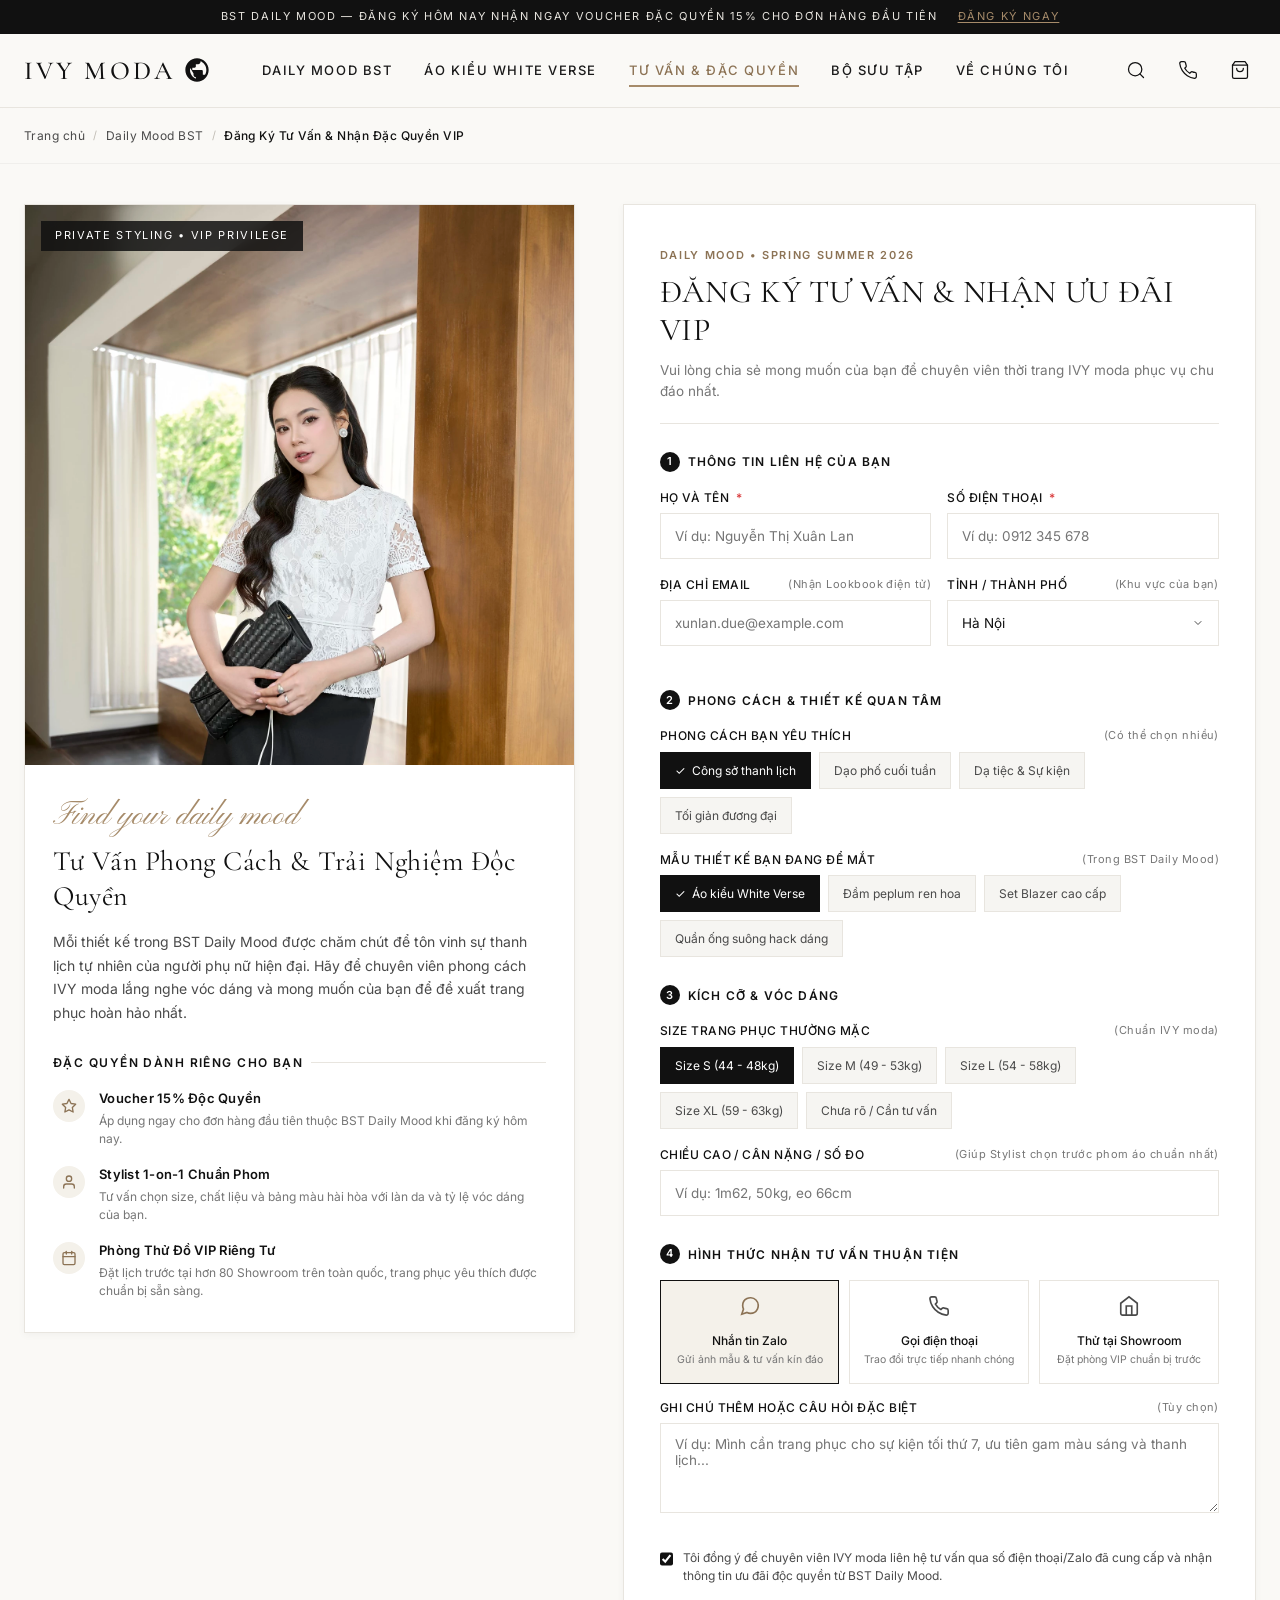
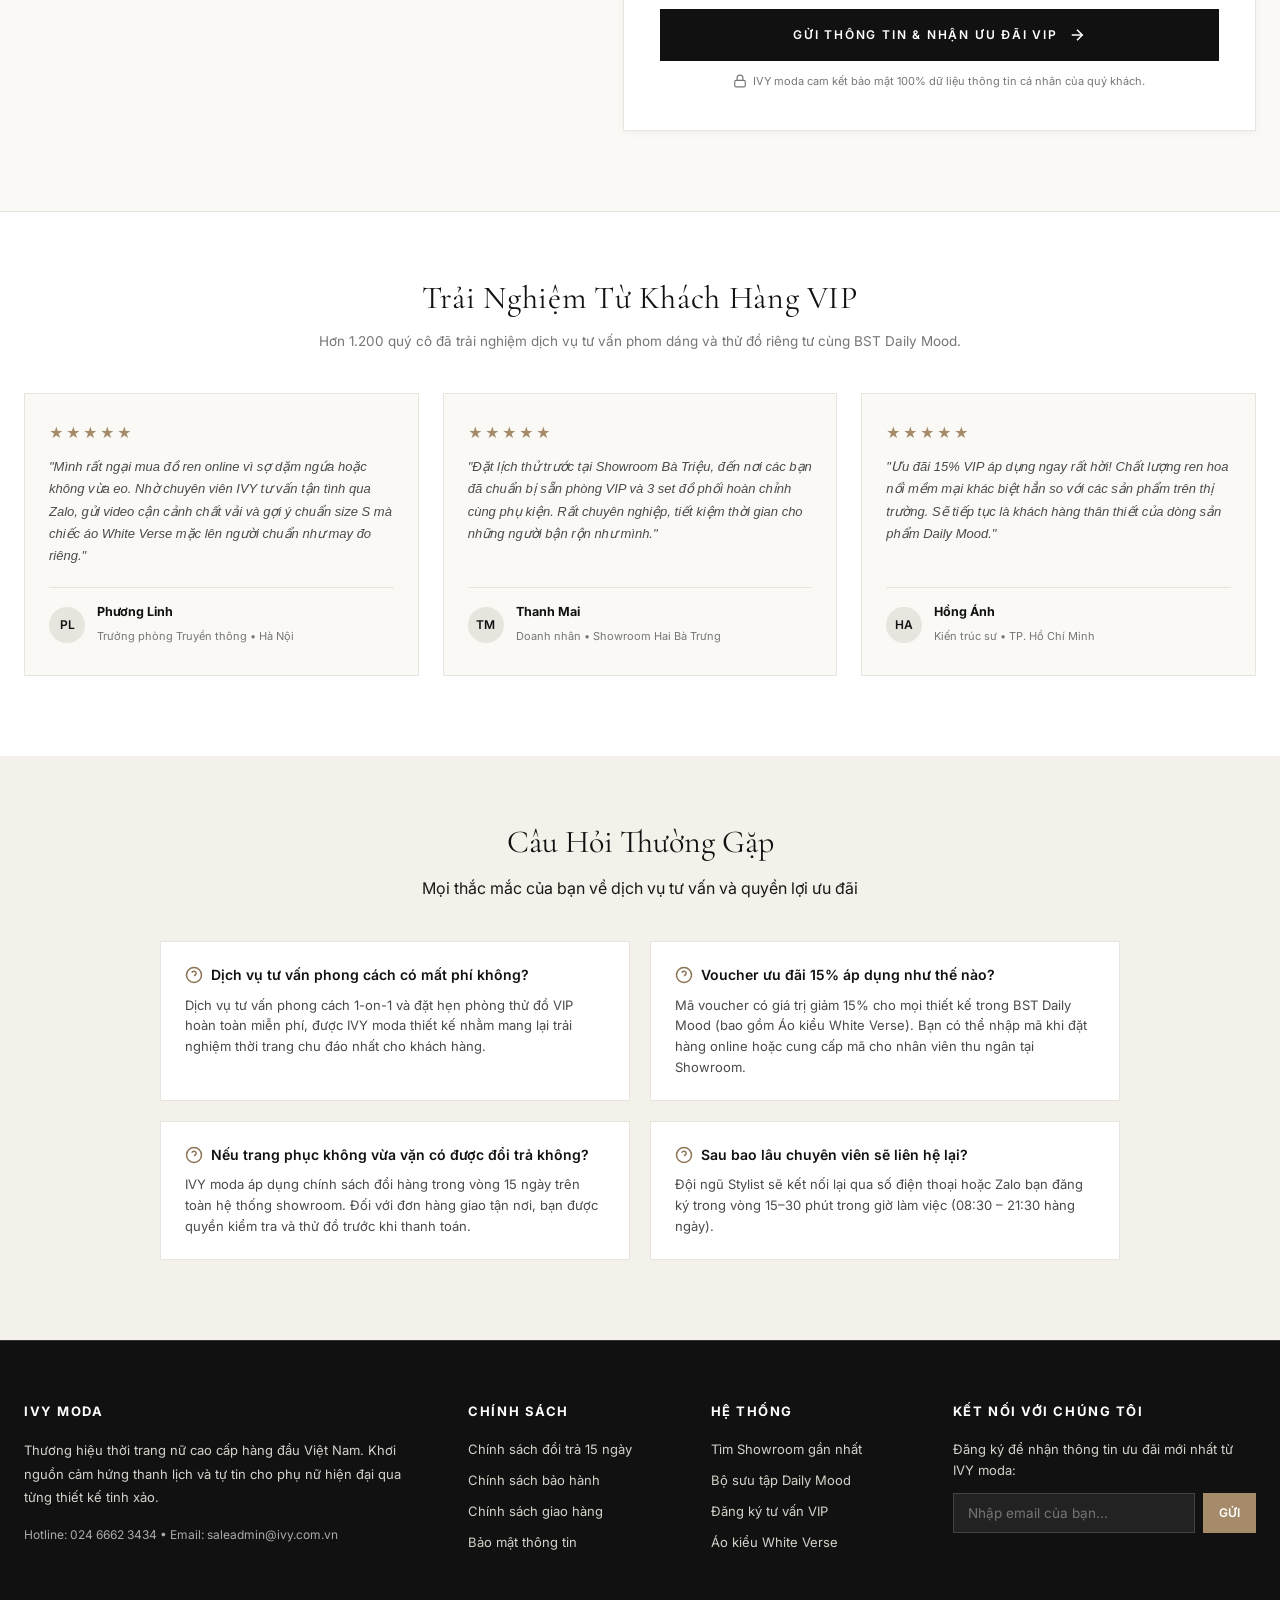
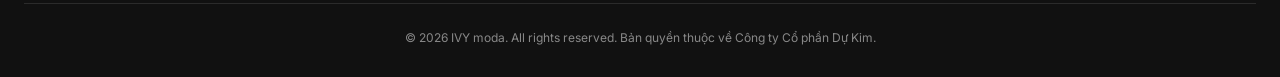
==== commit 9b07552e: "update" ====
--- a/index.html
+++ b/index.html
@@ -709,716 +709,4 @@
   <script src="js/consultation.js"></script>
 </body>
 
-</html>
-<!DOCTYPE html>
-<html lang="vi">
-
-<head>
-  <meta charset="UTF-8">
-  <meta name="viewport" content="width=device-width, initial-scale=1.0">
-  <title>Đăng Ký Tư Vấn & Nhận Đặc Quyền VIP | BST Daily Mood — IVY moda</title>
-  <meta name="description"
-    content="Đăng ký tư vấn phong cách 1-on-1 và nhận mã ưu đãi VIP 15% độc quyền từ BST Daily Mood IVY moda. Trải nghiệm thử đồ phòng VIP tại hơn 80 showroom toàn quốc.">
-  <meta property="og:title" content="Đăng Ký Tư Vấn & Nhận Đặc Quyền VIP — IVY moda Daily Mood">
-  <meta property="og:description"
-    content="Nhận voucher 15% và dịch vụ Stylist riêng tư vấn chuẩn phom dáng cho BST Daily Mood.">
-  <meta property="og:image" content="assets/images/mood-city.jpg">
-  <meta property="og:type" content="website">
-
-  <!-- Google Fonts -->
-  <link rel="preconnect" href="https://fonts.googleapis.com">
-  <link rel="preconnect" href="https://fonts.gstatic.com" crossorigin>
-  <link
-    href="https://fonts.googleapis.com/css2?family=Cormorant+Garamond:ital,wght@0,300;0,400;0,500;0,600;1,400&family=Inter:wght@300;400;500;600;700&family=Pinyon+Script&display=swap"
-    rel="stylesheet">
-
-  <!-- Stylesheets -->
-  <link rel="stylesheet" href="css/product.css">
-  <link rel="stylesheet" href="css/consultation.css">
-</head>
-
-<body>
-
-  <!-- ════════════════════════════════════════
-       (1) TOP ANNOUNCEMENT BAR
-       ════════════════════════════════════════ -->
-  <div class="announcement-bar">
-    <span>BST DAILY MOOD — ĐĂNG KÝ HÔM NAY NHẬN NGAY VOUCHER ĐẶC QUYỀN 15% CHO ĐƠN HÀNG ĐẦU TIÊN</span>
-    <a href="#consultationForm">ĐĂNG KÝ NGAY</a>
-  </div>
-
-  <!-- ════════════════════════════════════════
-       (2) SITE HEADER
-       ════════════════════════════════════════ -->
-  <header class="product-header">
-    <div class="container product-header-inner">
-      <a href="index.html" class="brand-logo" aria-label="IVY moda trang chủ">
-        <span>IVY moda</span>
-        <svg class="brand-logo-icon" viewBox="0 0 24 24">
-          <path
-            d="M12 2C6.48 2 2 6.48 2 12s4.48 10 10 10 10-4.48 10-10S17.52 2 12 2zm1 17.93c-3.95-.49-7-3.85-7-7.93 0-.62.08-1.21.21-1.79L9 15v1c0 1.1.9 2 2 2v1.93zm6.9-2.54c-.26-.81-1-1.39-1.9-1.39h-1v-3c0-.55-.45-1-1-1H8v-2h2c.55 0 1-.45 1-1V7h2c1.1 0 2-.9 2-2v-.41c2.93 1.19 5 4.06 5 7.41 0 2.08-.8 3.97-2.1 5.39z" />
-        </svg>
-      </a>
-
-      <nav class="nav-links" aria-label="Menu chính">
-        <a href="index.html">DAILY MOOD BST</a>
-        <a href="product.html">ÁO KIỂU WHITE VERSE</a>
-        <a href="consultation.html" class="active">TƯ VẤN &amp; ĐẶC QUYỀN</a>
-        <a href="#">BỘ SƯU TẬP</a>
-        <a href="#">VỀ CHÚNG TÔI</a>
-      </nav>
-
-      <div class="header-tools">
-        <button class="tool-btn" aria-label="Tìm kiếm">
-          <svg width="20" height="20" viewBox="0 0 24 24" fill="none" stroke="currentColor" stroke-width="1.5"
-            stroke-linecap="round" stroke-linejoin="round">
-            <circle cx="11" cy="11" r="8" />
-            <line x1="21" y1="21" x2="16.65" y2="16.65" />
-          </svg>
-        </button>
-        <a href="tel:02466623434" class="tool-btn" aria-label="Hotline tư vấn">
-          <svg width="20" height="20" viewBox="0 0 24 24" fill="none" stroke="currentColor" stroke-width="1.5"
-            stroke-linecap="round" stroke-linejoin="round">
-            <path
-              d="M22 16.92v3a2 2 0 0 1-2.18 2 19.79 19.79 0 0 1-8.63-3.07 19.5 19.5 0 0 1-6-6 19.79 19.79 0 0 1-3.07-8.67A2 2 0 0 1 4.11 2h3a2 2 0 0 1 2 1.72 12.84 12.84 0 0 0 .7 2.81 2 2 0 0 1-.45 2.11L8.09 9.91a16 16 0 0 0 6 6l1.27-1.27a2 2 0 0 1 2.11-.45 12.84 12.84 0 0 0 2.81.7A2 2 0 0 1 22 16.92z" />
-          </svg>
-        </a>
-        <button class="tool-btn js-add-to-cart" aria-label="Giỏ hàng">
-          <svg width="20" height="20" viewBox="0 0 24 24" fill="none" stroke="currentColor" stroke-width="1.5"
-            stroke-linecap="round" stroke-linejoin="round">
-            <path d="M6 2L3 6v14a2 2 0 002 2h14a2 2 0 002-2V6l-3-4z" />
-            <line x1="3" y1="6" x2="21" y2="6" />
-            <path d="M16 10a4 4 0 01-8 0" />
-          </svg>
-          <span class="cart-count" id="cartCounter" style="display: none;">0</span>
-        </button>
-      </div>
-    </div>
-  </header>
-
-  <!-- ════════════════════════════════════════
-       (3) BREADCRUMBS
-       ════════════════════════════════════════ -->
-  <div class="breadcrumb-wrap">
-    <div class="container">
-      <ul class="breadcrumb-list">
-        <li><a href="index.html">Trang chủ</a></li>
-        <li class="breadcrumb-separator">/</li>
-        <li><a href="index.html">Daily Mood BST</a></li>
-        <li class="breadcrumb-separator">/</li>
-        <li class="breadcrumb-current">Đăng Ký Tư Vấn &amp; Nhận Đặc Quyền VIP</li>
-      </ul>
-    </div>
-  </div>
-
-  <main>
-    <!-- ════════════════════════════════════════
-         (4) MAIN CONSULTATION STAGE (SPLIT SCREEN)
-         ════════════════════════════════════════ -->
-    <section class="consultation-section">
-      <div class="container">
-        <div class="consultation-grid">
-
-          <!-- ── Column 1: Editorial Showcase & Privileges ── -->
-          <aside class="editorial-showcase" aria-label="Thông tin đặc quyền VIP">
-            <div class="editorial-image-box">
-              <img src="assets/images/wv-3.webp" alt="Người mẫu BST Daily Mood IVY moda thanh lịch dạo phố">
-              <span class="editorial-image-badge">PRIVATE STYLING • VIP PRIVILEGE</span>
-            </div>
-
-            <div class="editorial-content">
-              <span class="editorial-script-quote">Find your daily mood</span>
-              <h2 class="editorial-heading">Tư Vấn Phong Cách &amp; Trải Nghiệm Độc Quyền</h2>
-              <p class="editorial-desc">
-                Mỗi thiết kế trong BST Daily Mood được chăm chút để tôn vinh sự thanh lịch tự nhiên của người phụ nữ
-                hiện
-                đại. Hãy để chuyên viên phong cách IVY moda lắng nghe vóc dáng và mong muốn của bạn để đề xuất trang
-                phục
-                hoàn hảo nhất.
-              </p>
-
-              <div class="privilege-title">Đặc quyền dành riêng cho bạn</div>
-              <ul class="privilege-list">
-                <li class="privilege-item">
-                  <div class="privilege-icon">
-                    <svg width="16" height="16" viewBox="0 0 24 24" fill="none" stroke="currentColor" stroke-width="2"
-                      stroke-linecap="round" stroke-linejoin="round">
-                      <polygon
-                        points="12 2 15.09 8.26 22 9.27 17 14.14 18.18 21.02 12 17.77 5.82 21.02 7 14.14 2 9.27 8.91 8.26 12 2" />
-                    </svg>
-                  </div>
-                  <div class="privilege-info">
-                    <h4>Voucher 15% Độc Quyền</h4>
-                    <p>Áp dụng ngay cho đơn hàng đầu tiên thuộc BST Daily Mood khi đăng ký hôm nay.</p>
-                  </div>
-                </li>
-
-                <li class="privilege-item">
-                  <div class="privilege-icon">
-                    <svg width="16" height="16" viewBox="0 0 24 24" fill="none" stroke="currentColor" stroke-width="2"
-                      stroke-linecap="round" stroke-linejoin="round">
-                      <path d="M20 21v-2a4 4 0 0 0-4-4H8a4 4 0 0 0-4 4v2" />
-                      <circle cx="12" cy="7" r="4" />
-                    </svg>
-                  </div>
-                  <div class="privilege-info">
-                    <h4>Stylist 1-on-1 Chuẩn Phom</h4>
-                    <p>Tư vấn chọn size, chất liệu và bảng màu hài hòa với làn da và tỷ lệ vóc dáng của bạn.</p>
-                  </div>
-                </li>
-
-                <li class="privilege-item">
-                  <div class="privilege-icon">
-                    <svg width="16" height="16" viewBox="0 0 24 24" fill="none" stroke="currentColor" stroke-width="2"
-                      stroke-linecap="round" stroke-linejoin="round">
-                      <rect x="3" y="4" width="18" height="18" rx="2" ry="2" />
-                      <line x1="16" y1="2" x2="16" y2="6" />
-                      <line x1="8" y1="2" x2="8" y2="6" />
-                      <line x1="3" y1="10" x2="21" y2="10" />
-                    </svg>
-                  </div>
-                  <div class="privilege-info">
-                    <h4>Phòng Thử Đồ VIP Riêng Tư</h4>
-                    <p>Đặt lịch trước tại hơn 80 Showroom trên toàn quốc, trang phục yêu thích được chuẩn bị sẵn sàng.
-                    </p>
-                  </div>
-                </li>
-              </ul>
-            </div>
-          </aside>
-
-          <!-- ── Column 2: Lead Information Form Card ── -->
-          <div class="form-card" id="formCard">
-
-            <!-- Active Form Content -->
-            <form id="consultationForm" novalidate>
-              <div class="form-header">
-                <span class="form-badge">DAILY MOOD • SPRING SUMMER 2026</span>
-                <h1 class="form-title">ĐĂNG KÝ TƯ VẤN &amp; NHẬN ƯU ĐÃI VIP</h1>
-                <p class="form-subtitle">
-                  Vui lòng chia sẻ mong muốn của bạn để chuyên viên thời trang IVY moda phục vụ chu đáo nhất.
-                </p>
-              </div>
-
-              <!-- Fieldset 1: Contact Info -->
-              <div class="form-fieldset">
-                <div class="fieldset-legend">
-                  <span class="fieldset-number">1</span>
-                  <span>Thông tin liên hệ của bạn</span>
-                </div>
-
-                <div class="input-row">
-                  <div class="form-group">
-                    <label for="clientName">
-                      <span>Họ và tên <span class="label-req">*</span></span>
-                    </label>
-                    <input type="text" id="clientName" class="form-input" placeholder="Ví dụ: Nguyễn Thị Xuân Lan"
-                      autocomplete="name" required>
-                    <div class="error-msg">Vui lòng nhập họ tên của bạn.</div>
-                  </div>
-
-                  <div class="form-group">
-                    <label for="clientPhone">
-                      <span>Số điện thoại <span class="label-req">*</span></span>
-                    </label>
-                    <input type="tel" id="clientPhone" class="form-input" placeholder="Ví dụ: 0912 345 678"
-                      autocomplete="tel" required>
-                    <div class="error-msg">Số điện thoại không hợp lệ.</div>
-                  </div>
-                </div>
-
-                <div class="input-row">
-                  <div class="form-group">
-                    <label for="clientEmail">
-                      <span>Địa chỉ Email</span>
-                      <span class="label-hint">(Nhận Lookbook điện tử)</span>
-                    </label>
-                    <input type="email" id="clientEmail" class="form-input" placeholder="xunlan.due@example.com"
-                      autocomplete="email">
-                    <div class="error-msg">Địa chỉ email chưa chính xác.</div>
-                  </div>
-
-                  <div class="form-group">
-                    <label for="preferredCity">
-                      <span>Tỉnh / Thành phố</span>
-                      <span class="label-hint">(Khu vực của bạn)</span>
-                    </label>
-                    <select id="preferredCity" class="form-select">
-                      <option value="Hà Nội">Hà Nội</option>
-                      <option value="TP. Hồ Chí Minh">TP. Hồ Chí Minh</option>
-                      <option value="Đà Nẵng">Đà Nẵng</option>
-                      <option value="Hải Phòng">Hải Phòng</option>
-                      <option value="Quảng Ninh">Quảng Ninh</option>
-                      <option value="Cần Thơ">Cần Thơ</option>
-                      <option value="Khác">Tỉnh / Thành phố khác</option>
-                    </select>
-                  </div>
-                </div>
-              </div>
-
-              <!-- Fieldset 2: Style Interests -->
-              <div class="form-fieldset">
-                <div class="fieldset-legend">
-                  <span class="fieldset-number">2</span>
-                  <span>Phong cách &amp; Thiết kế quan tâm</span>
-                </div>
-
-                <!-- Hidden inputs for chips -->
-                <input type="hidden" id="selectedStyles" value="Công sở thanh lịch">
-                <input type="hidden" id="selectedProducts" value="Áo kiểu White Verse">
-
-                <div class="form-group">
-                  <label>
-                    <span>Phong cách bạn yêu thích</span>
-                    <span class="label-hint">(Có thể chọn nhiều)</span>
-                  </label>
-                  <div class="tag-chips-wrap">
-                    <div class="tag-chip js-chip-style is-selected" data-value="Công sở thanh lịch">
-                      <span class="chip-check">✓</span>
-                      <span>Công sở thanh lịch</span>
-                    </div>
-                    <div class="tag-chip js-chip-style" data-value="Dạo phố cuối tuần">
-                      <span class="chip-check">✓</span>
-                      <span>Dạo phố cuối tuần</span>
-                    </div>
-                    <div class="tag-chip js-chip-style" data-value="Dạ tiệc &amp; Sự kiện">
-                      <span class="chip-check">✓</span>
-                      <span>Dạ tiệc &amp; Sự kiện</span>
-                    </div>
-                    <div class="tag-chip js-chip-style" data-value="Tối giản đương đại">
-                      <span class="chip-check">✓</span>
-                      <span>Tối giản đương đại</span>
-                    </div>
-                  </div>
-                </div>
-
-                <div class="form-group">
-                  <label>
-                    <span>Mẫu thiết kế bạn đang để mắt</span>
-                    <span class="label-hint">(Trong BST Daily Mood)</span>
-                  </label>
-                  <div class="tag-chips-wrap">
-                    <div class="tag-chip js-chip-product is-selected" data-value="Áo kiểu White Verse">
-                      <span class="chip-check">✓</span>
-                      <span>Áo kiểu White Verse</span>
-                    </div>
-                    <div class="tag-chip js-chip-product" data-value="Đầm peplum ren hoa">
-                      <span class="chip-check">✓</span>
-                      <span>Đầm peplum ren hoa</span>
-                    </div>
-                    <div class="tag-chip js-chip-product" data-value="Set Blazer cao cấp">
-                      <span class="chip-check">✓</span>
-                      <span>Set Blazer cao cấp</span>
-                    </div>
-                    <div class="tag-chip js-chip-product" data-value="Quần ống suông hack dáng">
-                      <span class="chip-check">✓</span>
-                      <span>Quần ống suông hack dáng</span>
-                    </div>
-                  </div>
-                </div>
-              </div>
-
-              <!-- Fieldset 3: Size & Measurements -->
-              <div class="form-fieldset">
-                <div class="fieldset-legend">
-                  <span class="fieldset-number">3</span>
-                  <span>Kích cỡ &amp; Vóc dáng</span>
-                </div>
-
-                <input type="hidden" id="selectedSize" value="S">
-
-                <div class="form-group">
-                  <label>
-                    <span>Size trang phục thường mặc</span>
-                    <span class="label-hint">(Chuẩn IVY moda)</span>
-                  </label>
-                  <div class="tag-chips-wrap">
-                    <div class="tag-chip js-chip-size is-selected" data-value="S">Size S (44 - 48kg)</div>
-                    <div class="tag-chip js-chip-size" data-value="M">Size M (49 - 53kg)</div>
-                    <div class="tag-chip js-chip-size" data-value="L">Size L (54 - 58kg)</div>
-                    <div class="tag-chip js-chip-size" data-value="XL">Size XL (59 - 63kg)</div>
-                    <div class="tag-chip js-chip-size" data-value="Cần tư vấn">Chưa rõ / Cần tư vấn</div>
-                  </div>
-                </div>
-
-                <div class="form-group">
-                  <label for="heightWeight">
-                    <span>Chiều cao / Cân nặng / Số đo</span>
-                    <span class="label-hint">(Giúp Stylist chọn trước phom áo chuẩn nhất)</span>
-                  </label>
-                  <input type="text" id="heightWeight" class="form-input" placeholder="Ví dụ: 1m62, 50kg, eo 66cm">
-                </div>
-              </div>
-
-              <!-- Fieldset 4: Consultation Channel -->
-              <div class="form-fieldset">
-                <div class="fieldset-legend">
-                  <span class="fieldset-number">4</span>
-                  <span>Hình thức nhận tư vấn thuận tiện</span>
-                </div>
-
-                <div class="radio-options-grid">
-                  <div class="radio-card js-radio-channel is-active">
-                    <input type="radio" name="consultationChannel" value="zalo" checked>
-                    <div class="radio-icon">
-                      <svg width="22" height="22" viewBox="0 0 24 24" fill="none" stroke="currentColor"
-                        stroke-width="1.8">
-                        <path
-                          d="M21 11.5a8.38 8.38 0 0 1-.9 3.8 8.5 8.5 0 0 1-7.6 4.7 8.38 8.38 0 0 1-3.8-.9L3 21l1.9-5.7a8.38 8.38 0 0 1-.9-3.8 8.5 8.5 0 0 1 4.7-7.6 8.38 8.38 0 0 1 3.8-.9h.5a8.48 8.48 0 0 1 8 8v.5z" />
-                      </svg>
-                    </div>
-                    <span class="radio-title">Nhắn tin Zalo</span>
-                    <span class="radio-desc">Gửi ảnh mẫu &amp; tư vấn kín đáo</span>
-                  </div>
-
-                  <div class="radio-card js-radio-channel">
-                    <input type="radio" name="consultationChannel" value="call">
-                    <div class="radio-icon">
-                      <svg width="22" height="22" viewBox="0 0 24 24" fill="none" stroke="currentColor"
-                        stroke-width="1.8">
-                        <path
-                          d="M22 16.92v3a2 2 0 0 1-2.18 2 19.79 19.79 0 0 1-8.63-3.07 19.5 19.5 0 0 1-6-6 19.79 19.79 0 0 1-3.07-8.67A2 2 0 0 1 4.11 2h3a2 2 0 0 1 2 1.72 12.84 12.84 0 0 0 .7 2.81 2 2 0 0 1-.45 2.11L8.09 9.91a16 16 0 0 0 6 6l1.27-1.27a2 2 0 0 1 2.11-.45 12.84 12.84 0 0 0 2.81.7A2 2 0 0 1 22 16.92z" />
-                      </svg>
-                    </div>
-                    <span class="radio-title">Gọi điện thoại</span>
-                    <span class="radio-desc">Trao đổi trực tiếp nhanh chóng</span>
-                  </div>
-
-                  <div class="radio-card js-radio-channel">
-                    <input type="radio" name="consultationChannel" value="showroom">
-                    <div class="radio-icon">
-                      <svg width="22" height="22" viewBox="0 0 24 24" fill="none" stroke="currentColor"
-                        stroke-width="1.8">
-                        <path d="M3 9l9-7 9 7v11a2 2 0 0 1-2 2H5a2 2 0 0 1-2-2z" />
-                        <polyline points="9 22 9 12 15 12 15 22" />
-                      </svg>
-                    </div>
-                    <span class="radio-title">Thử tại Showroom</span>
-                    <span class="radio-desc">Đặt phòng VIP chuẩn bị trước</span>
-                  </div>
-                </div>
-
-                <!-- Showroom selection (Revealed if 'showroom' is selected) -->
-                <div class="showroom-picker" id="showroomPicker">
-                  <div class="input-row">
-                    <div class="form-group" style="margin-bottom: 0;">
-                      <label for="preferredShowroom">
-                        <span>Chọn cơ sở Showroom gần bạn <span class="label-req">*</span></span>
-                      </label>
-                      <select id="preferredShowroom" class="form-select">
-                        <option value="">-- Chọn Showroom thuận tiện --</option>
-                        <option value="Hà Nội - 248 Bà Triệu, Hai Bà Trưng">Hà Nội — 248 Bà Triệu, Hai Bà Trưng</option>
-                        <option value="Hà Nội - 34 Quang Trung, Hoàn Kiếm">Hà Nội — 34 Quang Trung, Hoàn Kiếm</option>
-                        <option value="Hà Nội - Vincom Mega Mall Smart City">Hà Nội — Vincom Mega Mall Smart City
-                        </option>
-                        <option value="TP.HCM - 142 Võ Thị Sáu, Quận 3">TP.HCM — 142 Võ Thị Sáu, Quận 3</option>
-                        <option value="TP.HCM - 391 Quang Trung, Gò Vấp">TP.HCM — 391 Quang Trung, Gò Vấp</option>
-                        <option value="Đà Nẵng - 150 Nguyễn Văn Linh">Đà Nẵng — 150 Nguyễn Văn Linh</option>
-                      </select>
-                      <div class="error-msg">Vui lòng chọn showroom bạn muốn ghé thử.</div>
-                    </div>
-
-                    <div class="form-group" style="margin-bottom: 0;">
-                      <label for="appointmentDate">
-                        <span>Ngày dự kiến ghé thăm</span>
-                      </label>
-                      <input type="date" id="appointmentDate" class="form-input">
-                    </div>
-                  </div>
-                </div>
-
-                <div class="form-group" style="margin-top: 14px;">
-                  <label for="clientNotes">
-                    <span>Ghi chú thêm hoặc câu hỏi đặc biệt</span>
-                    <span class="label-hint">(Tùy chọn)</span>
-                  </label>
-                  <textarea id="clientNotes" class="form-textarea"
-                    placeholder="Ví dụ: Mình cần trang phục cho sự kiện tối thứ 7, ưu tiên gam màu sáng và thanh lịch..."></textarea>
-                </div>
-              </div>
-
-              <!-- Privacy Policy Agreement -->
-              <div class="checkbox-agreement">
-                <input type="checkbox" id="privacyAgreement" checked required>
-                <label for="privacyAgreement">
-                  Tôi đồng ý để chuyên viên IVY moda liên hệ tư vấn qua số điện thoại/Zalo đã cung cấp và nhận thông tin
-                  ưu đãi độc quyền từ BST Daily Mood.
-                </label>
-              </div>
-
-              <!-- Submit Button -->
-              <button type="submit" class="btn-submit-consultation" id="submitBtn">
-                <span class="btn-spinner"></span>
-                <span class="btn-text">GỬI THÔNG TIN &amp; NHẬN ƯU ĐÃI VIP</span>
-                <svg width="18" height="18" viewBox="0 0 24 24" fill="none" stroke="currentColor" stroke-width="2">
-                  <line x1="5" y1="12" x2="19" y2="12" />
-                  <polyline points="12 5 19 12 12 19" />
-                </svg>
-              </button>
-
-              <div class="security-note">
-                <svg width="14" height="14" viewBox="0 0 24 24" fill="none" stroke="currentColor" stroke-width="2">
-                  <rect x="3" y="11" width="18" height="11" rx="2" ry="2" />
-                  <path d="M7 11V7a5 5 0 0 1 10 0v4" />
-                </svg>
-                <span>IVY moda cam kết bảo mật 100% dữ liệu thông tin cá nhân của quý khách.</span>
-              </div>
-            </form>
-
-            <!-- Success State Card (Shown after submission) -->
-            <div class="success-card" id="successCard" role="region" aria-live="polite">
-              <div class="success-icon-wrap">
-                <svg width="32" height="32" viewBox="0 0 24 24" fill="none" stroke="currentColor" stroke-width="2.5"
-                  stroke-linecap="round" stroke-linejoin="round">
-                  <path d="M22 11.08V12a10 10 0 1 1-5.93-9.14" />
-                  <polyline points="22 4 12 14.01 9 11.01" />
-                </svg>
-              </div>
-
-              <h2 class="success-title">TIẾP NHẬN THÀNH CÔNG</h2>
-              <p class="success-message">
-                Xin cảm ơn <strong id="successClientName" style="color: var(--color-ink);">Quý khách</strong>. Chuyên
-                viên tư vấn phong cách của IVY moda sẽ liên hệ đến số <strong id="successPhone"
-                  style="color: var(--color-ink);"></strong> trong vòng 15–30 phút để hỗ trợ chi tiết.
-              </p>
-
-              <!-- VIP Voucher Code Ticket -->
-              <div class="voucher-ticket">
-                <div class="voucher-ticket-header">
-                  <span class="voucher-badge">MÃ ƯU ĐÃI VIP CỦA BẠN (-15%)</span>
-                  <span style="font-size: 11px; color: var(--color-gray);">Hạn dùng: 30 ngày</span>
-                </div>
-                <div class="voucher-code-row">
-                  <span class="voucher-code" id="successVoucherCode">DM-VIP8899</span>
-                  <button type="button" class="btn-copy-code" id="copyVoucherBtn" aria-label="Sao chép mã voucher">
-                    SAO CHÉP MÃ
-                  </button>
-                </div>
-                <div class="voucher-note">
-                  * Áp dụng khi mua sắm trực tiếp tại hệ thống Showroom hoặc đặt hàng trực tuyến trên website IVY moda
-                  cho BST Daily Mood.
-                </div>
-              </div>
-
-              <div class="success-actions">
-                <a href="product.html" class="btn-success-action btn-success-primary">
-                  KHÁM PHÁ ÁO KIỂU WHITE VERSE
-                </a>
-                <a href="index.html" class="btn-success-action btn-success-outline">
-                  VỀ TRANG BST DAILY MOOD
-                </a>
-              </div>
-            </div>
-
-          </div>
-
-        </div>
-      </div>
-    </section>
-
-    <!-- ════════════════════════════════════════
-         (5) VIP TESTIMONIALS SECTION
-         ════════════════════════════════════════ -->
-    <section class="vip-reviews-section">
-      <div class="container">
-        <div class="vip-reviews-header">
-          <h3>Trải Nghiệm Từ Khách Hàng VIP</h3>
-          <p>Hơn 1.200 quý cô đã trải nghiệm dịch vụ tư vấn phom dáng và thử đồ riêng tư cùng BST Daily Mood.</p>
-        </div>
-
-        <div class="vip-reviews-grid">
-          <div class="vip-review-card">
-            <div>
-              <div class="vip-review-stars">★★★★★</div>
-              <p class="vip-review-text">
-                "Mình rất ngại mua đồ ren online vì sợ dặm ngứa hoặc không vừa eo. Nhờ chuyên viên IVY tư vấn tận tình
-                qua Zalo, gửi video cận cảnh chất vải và gợi ý chuẩn size S mà chiếc áo White Verse mặc lên người chuẩn
-                như may đo riêng."
-              </p>
-            </div>
-            <div class="vip-review-author">
-              <div class="vip-review-avatar">PL</div>
-              <div class="vip-review-meta">
-                <strong>Phương Linh</strong>
-                <span>Trưởng phòng Truyền thông • Hà Nội</span>
-              </div>
-            </div>
-          </div>
-
-          <div class="vip-review-card">
-            <div>
-              <div class="vip-review-stars">★★★★★</div>
-              <p class="vip-review-text">
-                "Đặt lịch thử trước tại Showroom Bà Triệu, đến nơi các bạn đã chuẩn bị sẵn phòng VIP và 3 set đồ phối
-                hoàn chỉnh cùng phụ kiện. Rất chuyên nghiệp, tiết kiệm thời gian cho những người bận rộn như mình."
-              </p>
-            </div>
-            <div class="vip-review-author">
-              <div class="vip-review-avatar">TM</div>
-              <div class="vip-review-meta">
-                <strong>Thanh Mai</strong>
-                <span>Doanh nhân • Showroom Hai Bà Trưng</span>
-              </div>
-            </div>
-          </div>
-
-          <div class="vip-review-card">
-            <div>
-              <div class="vip-review-stars">★★★★★</div>
-              <p class="vip-review-text">
-                "Ưu đãi 15% VIP áp dụng ngay rất hời! Chất lượng ren hoa nổi mềm mại khác biệt hẳn so với các sản phẩm
-                trên thị trường. Sẽ tiếp tục là khách hàng thân thiết của dòng sản phẩm Daily Mood."
-              </p>
-            </div>
-            <div class="vip-review-author">
-              <div class="vip-review-avatar">HA</div>
-              <div class="vip-review-meta">
-                <strong>Hồng Ánh</strong>
-                <span>Kiến trúc sư • TP. Hồ Chí Minh</span>
-              </div>
-            </div>
-          </div>
-        </div>
-      </div>
-    </section>
-
-    <!-- ════════════════════════════════════════
-         (6) FAQ SECTION
-         ════════════════════════════════════════ -->
-    <section class="consultation-faq-section">
-      <div class="container">
-        <div class="faq-header">
-          <h3>Câu Hỏi Thường Gặp</h3>
-          <p>Mọi thắc mắc của bạn về dịch vụ tư vấn và quyền lợi ưu đãi</p>
-        </div>
-
-        <div class="faq-grid">
-          <div class="faq-item">
-            <div class="faq-question">
-              <svg width="18" height="18" viewBox="0 0 24 24" fill="none" stroke="currentColor" stroke-width="2">
-                <circle cx="12" cy="12" r="10" />
-                <path d="M9.09 9a3 3 0 0 1 5.83 1c0 2-3 3-3 3" />
-                <line x1="12" y1="17" x2="12.01" y2="17" />
-              </svg>
-              <span>Dịch vụ tư vấn phong cách có mất phí không?</span>
-            </div>
-            <div class="faq-answer">
-              Dịch vụ tư vấn phong cách 1-on-1 và đặt hẹn phòng thử đồ VIP hoàn toàn miễn phí, được IVY moda thiết kế
-              nhằm mang lại trải nghiệm thời trang chu đáo nhất cho khách hàng.
-            </div>
-          </div>
-
-          <div class="faq-item">
-            <div class="faq-question">
-              <svg width="18" height="18" viewBox="0 0 24 24" fill="none" stroke="currentColor" stroke-width="2">
-                <circle cx="12" cy="12" r="10" />
-                <path d="M9.09 9a3 3 0 0 1 5.83 1c0 2-3 3-3 3" />
-                <line x1="12" y1="17" x2="12.01" y2="17" />
-              </svg>
-              <span>Voucher ưu đãi 15% áp dụng như thế nào?</span>
-            </div>
-            <div class="faq-answer">
-              Mã voucher có giá trị giảm 15% cho mọi thiết kế trong BST Daily Mood (bao gồm Áo kiểu White Verse). Bạn có
-              thể nhập mã khi đặt hàng online hoặc cung cấp mã cho nhân viên thu ngân tại Showroom.
-            </div>
-          </div>
-
-          <div class="faq-item">
-            <div class="faq-question">
-              <svg width="18" height="18" viewBox="0 0 24 24" fill="none" stroke="currentColor" stroke-width="2">
-                <circle cx="12" cy="12" r="10" />
-                <path d="M9.09 9a3 3 0 0 1 5.83 1c0 2-3 3-3 3" />
-                <line x1="12" y1="17" x2="12.01" y2="17" />
-              </svg>
-              <span>Nếu trang phục không vừa vặn có được đổi trả không?</span>
-            </div>
-            <div class="faq-answer">
-              IVY moda áp dụng chính sách đổi hàng trong vòng 15 ngày trên toàn hệ thống showroom. Đối với đơn hàng giao
-              tận nơi, bạn được quyền kiểm tra và thử đồ trước khi thanh toán.
-            </div>
-          </div>
-
-          <div class="faq-item">
-            <div class="faq-question">
-              <svg width="18" height="18" viewBox="0 0 24 24" fill="none" stroke="currentColor" stroke-width="2">
-                <circle cx="12" cy="12" r="10" />
-                <path d="M9.09 9a3 3 0 0 1 5.83 1c0 2-3 3-3 3" />
-                <line x1="12" y1="17" x2="12.01" y2="17" />
-              </svg>
-              <span>Sau bao lâu chuyên viên sẽ liên hệ lại?</span>
-            </div>
-            <div class="faq-answer">
-              Đội ngũ Stylist sẽ kết nối lại qua số điện thoại hoặc Zalo bạn đăng ký trong vòng 15–30 phút trong giờ làm
-              việc (08:30 – 21:30 hàng ngày).
-            </div>
-          </div>
-        </div>
-      </div>
-    </section>
-  </main>
-
-  <!-- ════════════════════════════════════════
-       (7) TOAST NOTIFICATION
-       ════════════════════════════════════════ -->
-  <div class="toast-msg" id="toastMsg" role="status" aria-live="polite">
-    <svg width="20" height="20" viewBox="0 0 24 24" fill="none" stroke="#27ae60" stroke-width="2">
-      <path d="M22 11.08V12a10 10 0 1 1-5.93-9.14" />
-      <polyline points="22 4 12 14.01 9 11.01" />
-    </svg>
-    <span id="toastText">Đăng ký tư vấn thành công!</span>
-  </div>
-
-  <!-- ════════════════════════════════════════
-       (8) SITE FOOTER
-       ════════════════════════════════════════ -->
-  <footer class="product-footer">
-    <div class="container">
-      <div class="footer-grid">
-        <div class="footer-col">
-          <h4>IVY MODA</h4>
-          <p style="font-size: 13px; line-height: 1.8; margin-bottom: 16px;">
-            Thương hiệu thời trang nữ cao cấp hàng đầu Việt Nam. Khơi nguồn cảm hứng thanh lịch và tự tin cho phụ nữ
-            hiện đại qua từng thiết kế tinh xảo.
-          </p>
-          <p style="font-size: 12px; color: #aaa;">Hotline: 024 6662 3434 • Email: saleadmin@ivy.com.vn</p>
-        </div>
-        <div class="footer-col">
-          <h4>CHÍNH SÁCH</h4>
-          <ul>
-            <li><a href="#">Chính sách đổi trả 15 ngày</a></li>
-            <li><a href="#">Chính sách bảo hành</a></li>
-            <li><a href="#">Chính sách giao hàng</a></li>
-            <li><a href="#">Bảo mật thông tin</a></li>
-          </ul>
-        </div>
-        <div class="footer-col">
-          <h4>HỆ THỐNG</h4>
-          <ul>
-            <li><a href="#">Tìm Showroom gần nhất</a></li>
-            <li><a href="index.html">Bộ sưu tập Daily Mood</a></li>
-            <li><a href="consultation.html">Đăng ký tư vấn VIP</a></li>
-            <li><a href="product.html">Áo kiểu White Verse</a></li>
-          </ul>
-        </div>
-        <div class="footer-col">
-          <h4>KẾT NỐI VỚI CHÚNG TÔI</h4>
-          <p style="font-size: 13px; margin-bottom: 12px;">Đăng ký để nhận thông tin ưu đãi mới nhất từ IVY moda:</p>
-          <div style="display: flex; gap: 8px;">
-            <input type="email" placeholder="Nhập email của bạn..." class="form-input"
-              style="height: 40px; background: #222; border-color: #444; color: #fff;">
-            <button type="button"
-              style="background: var(--color-gold); color: #fff; padding: 0 16px; font-size: 12px; font-weight: 600;">GỬI</button>
-          </div>
-        </div>
-      </div>
-      <div class="footer-bottom">
-        &copy; 2026 IVY moda. All rights reserved. Bản quyền thuộc về Công ty Cổ phần Dự Kim.
-      </div>
-    </div>
-  </footer>
-
-  <!-- Interactive JavaScript -->
-  <script src="js/consultation.js"></script>
-</body>
-
 </html>
